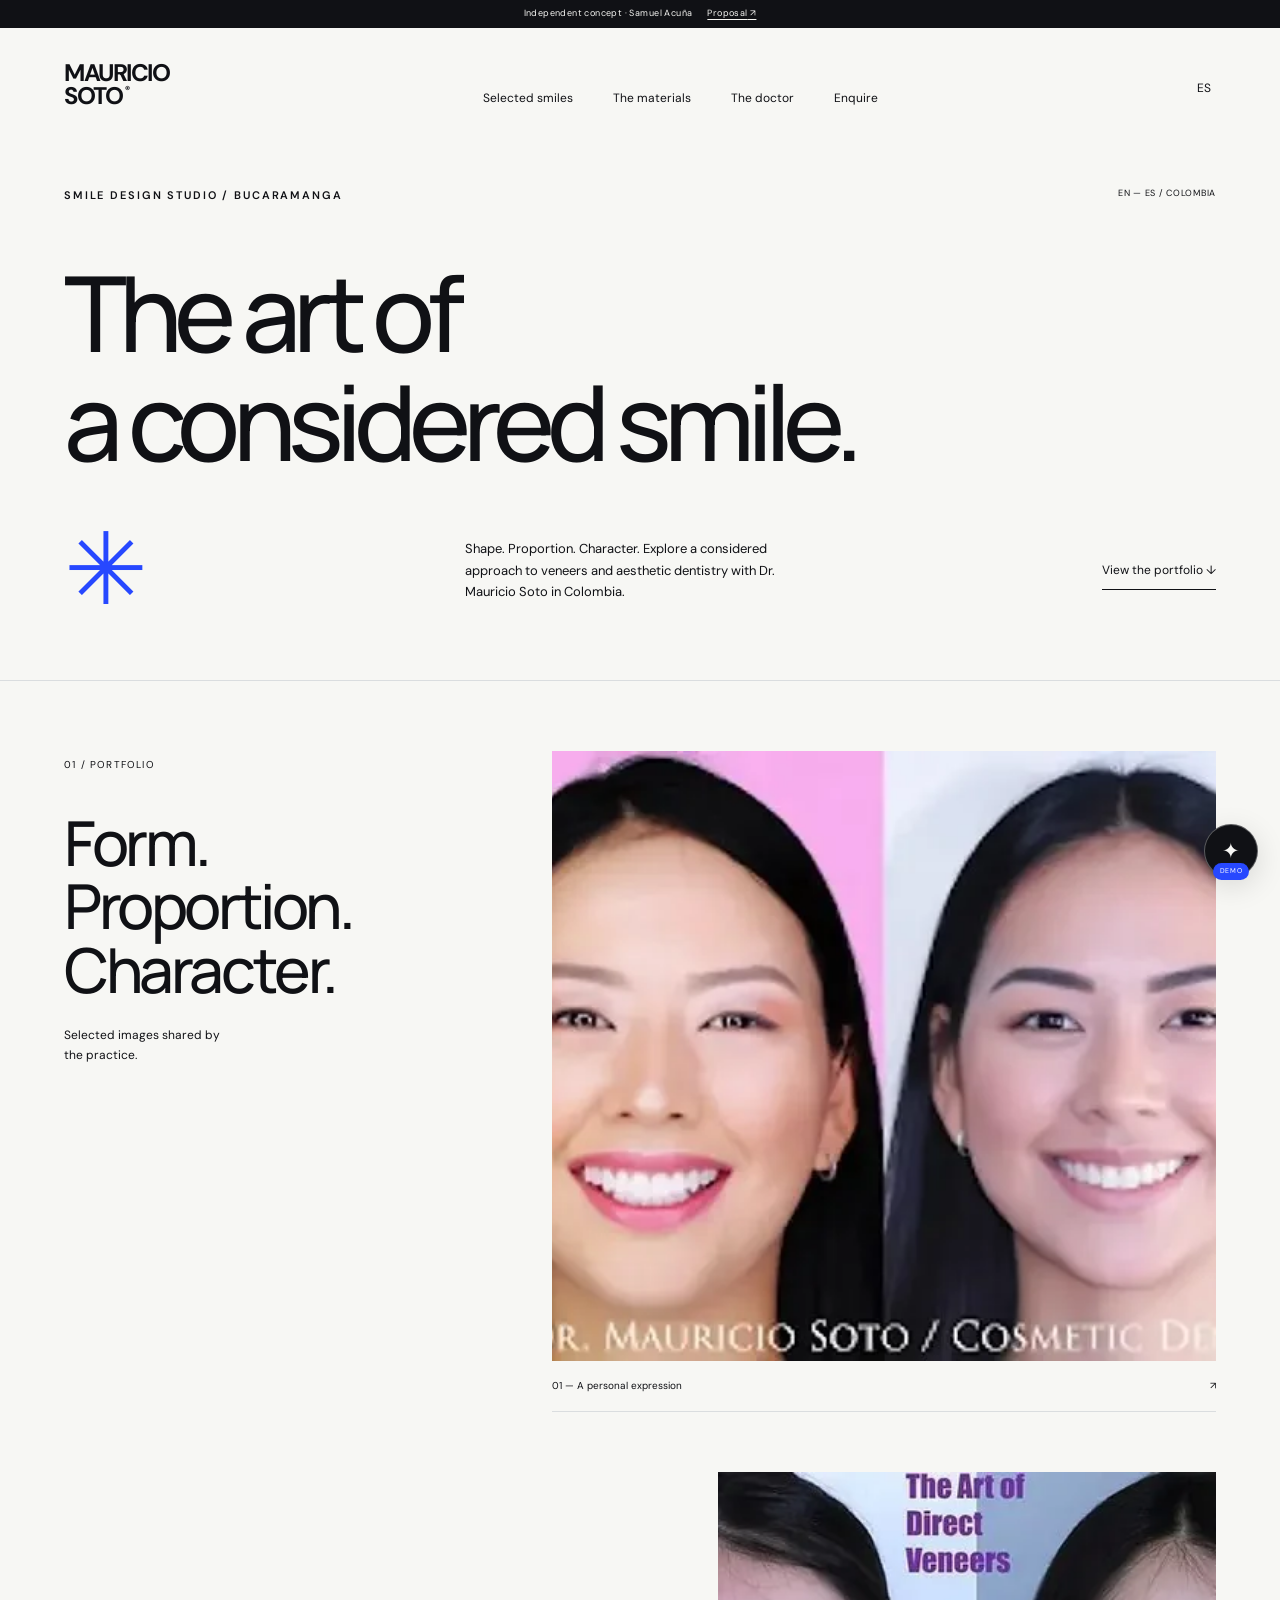
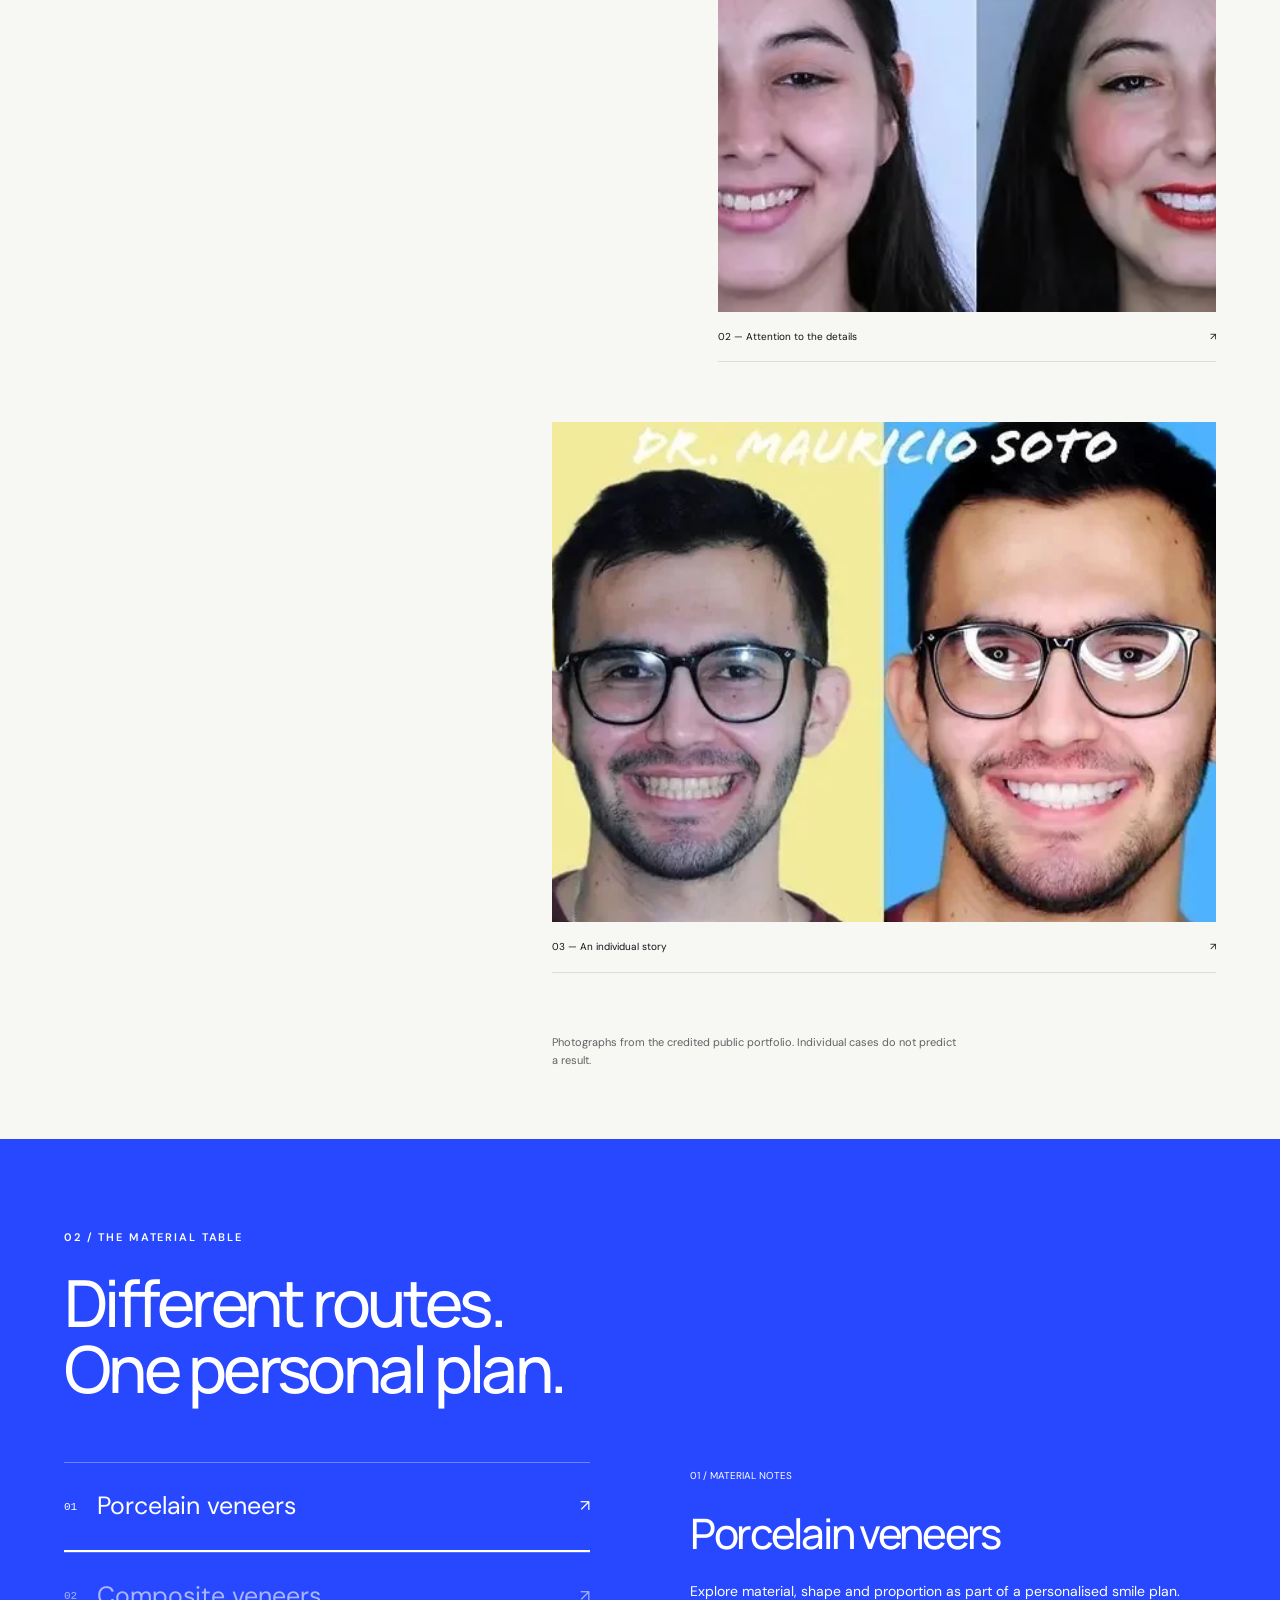
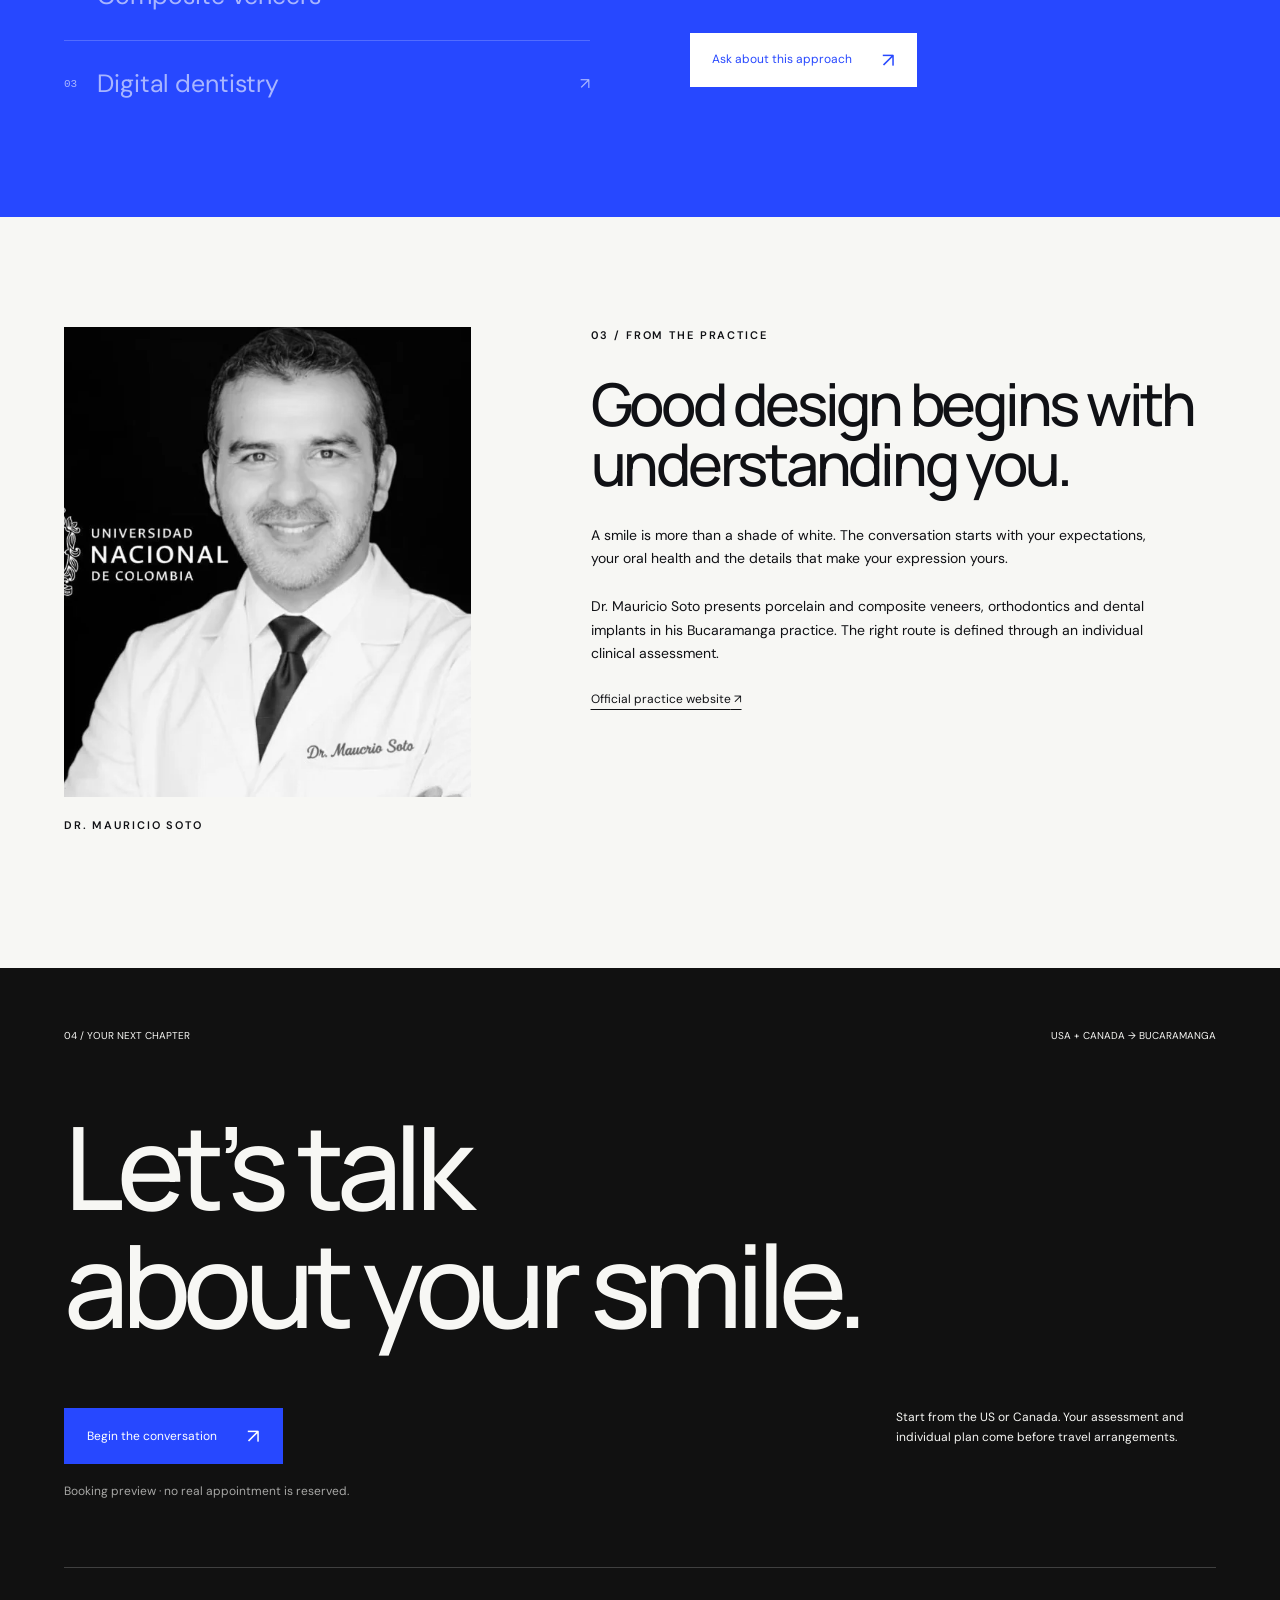
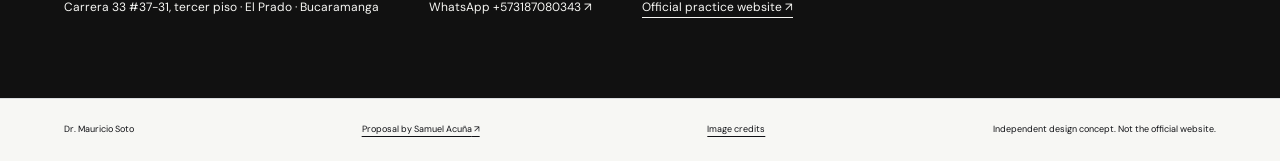
==== index.html @ 3defefc4 "Build an independent smile-design studio and tailored international-growth proposal" ====
<!doctype html><html lang="en"><head><meta charset="utf-8"><meta name="viewport" content="width=device-width,initial-scale=1"><meta name="robots" content="noindex,nofollow"><meta name="theme-color" content="#101115"><title>Dr. Mauricio Soto — Digital smile design | Design concept</title><meta name="description" content="Independent website and international-growth concept by Samuel Acuña for Dr. Mauricio Soto."><link rel="icon" href="data:image/svg+xml,%3Csvg xmlns='http://www.w3.org/2000/svg' viewBox='0 0 80 80'%3E%3Crect width='80' height='80' rx='12' fill='%23101f28'/%3E%3Ctext x='40' y='51' text-anchor='middle' font-family='Arial' font-size='25' fill='white'%3EMS%3C/text%3E%3C/svg%3E"><link rel="stylesheet" href="style.css"><script defer src="app.js"></script></head><body class="studio"><a class="skip" href="#main">Skip to content / Ir al contenido</a><div class="progress-bar" aria-hidden="true"></div><div class="proposal-notice"><span data-en="Independent concept · Samuel Acuña" data-es="Concepto independiente · Samuel Acuña">Independent concept · Samuel Acuña</span><a href="propuesta/"><span data-en="Proposal" data-es="Propuesta">Proposal</span> ↗</a></div><header class="site-header"><a class="brand" href="#main"><b>MAURICIO<br>SOTO<span>®</span></b></a><nav class="site-nav" id="site-nav" aria-label="Main navigation"><a href="#work"><span data-en="Selected smiles" data-es="Sonrisas">Selected smiles</span></a><a href="#materials"><span data-en="The materials" data-es="Materiales">The materials</span></a><a href="#letter"><span data-en="The doctor" data-es="El doctor">The doctor</span></a><a href="#consultation"><span data-en="Enquire" data-es="Conversar">Enquire</span></a></nav><div class="header-actions"><button class="lang" aria-label="Cambiar a español">ES</button><button class="menu-toggle" aria-expanded="false" aria-controls="site-nav"><span data-en="Menu" data-es="Menú">Menu</span></button></div></header><main id="main"><section class="ms-intro"><div class="ms-overline"><span class="eyebrow" data-en="SMILE DESIGN STUDIO / BUCARAMANGA" data-es="ESTUDIO DE SONRISA / BUCARAMANGA">SMILE DESIGN STUDIO / BUCARAMANGA</span><span>EN — ES / COLOMBIA</span></div><h1 data-en="The art of
a considered smile." data-es="El arte de una
sonrisa propia.">The art of
a considered smile.</h1><div class="ms-intro-bottom"><span class="ms-asterisk" aria-hidden="true">✳</span><p data-en="Shape. Proportion. Character. Explore a considered approach to veneers and aesthetic dentistry with Dr. Mauricio Soto in Colombia." data-es="Forma. Proporción. Carácter. Conoce una mirada cuidadosa de las carillas y la estética dental con el Dr. Mauricio Soto en Colombia.">Shape. Proportion. Character. Explore a considered approach to veneers and aesthetic dentistry with Dr. Mauricio Soto in Colombia.</p><a href="#work"><span data-en="View the portfolio" data-es="Ver el portafolio">View the portfolio</span> ↓</a></div></section>
<section id="work" class="ms-portfolio"><div class="ms-index"><span>01 / PORTFOLIO</span><h2 data-en="Form.
Proportion.
Character." data-es="Forma.
Proporción.
Carácter.">Form.
Proportion.
Character.</h2><p><span data-en="Selected images shared by the practice." data-es="Imágenes seleccionadas compartidas por la consulta.">Selected images shared by the practice.</span></p></div><div class="ms-work"><figure><div class="image-frame ms-case"><img src="assets/detail.webp" alt="Dr. Mauricio Soto — photograph from the credited public portfolio" data-alt-en="Dr. Mauricio Soto — photograph from the credited public portfolio" data-alt-es="Dr. Mauricio Soto — fotografía del portafolio público acreditado" loading=lazy decoding="async" width="1200" height="1400"></div><figcaption><span>01 — <span data-en="A personal expression" data-es="Una expresión propia">A personal expression</span></span><span>↗</span></figcaption></figure><figure><div class="image-frame ms-case"><img src="assets/case1.webp" alt="Dr. Mauricio Soto — photograph from the credited public portfolio" data-alt-en="Dr. Mauricio Soto — photograph from the credited public portfolio" data-alt-es="Dr. Mauricio Soto — fotografía del portafolio público acreditado" loading=lazy decoding="async" width="1200" height="1400"></div><figcaption><span>02 — <span data-en="Attention to the details" data-es="Atención al detalle">Attention to the details</span></span><span>↗</span></figcaption></figure><figure><div class="image-frame ms-case"><img src="assets/case2.webp" alt="Dr. Mauricio Soto — photograph from the credited public portfolio" data-alt-en="Dr. Mauricio Soto — photograph from the credited public portfolio" data-alt-es="Dr. Mauricio Soto — fotografía del portafolio público acreditado" loading=lazy decoding="async" width="1200" height="1400"></div><figcaption><span>03 — <span data-en="An individual story" data-es="Una historia individual">An individual story</span></span><span>↗</span></figcaption></figure><p class="image-note" data-en="Photographs from the credited public portfolio. Individual cases do not predict a result." data-es="Fotografías del portafolio público acreditado. Los casos individuales no predicen un resultado.">Photographs from the credited public portfolio. Individual cases do not predict a result.</p></div></section>
<section id="materials" class="ms-materials"><div><span class="eyebrow" data-en="02 / THE MATERIAL TABLE" data-es="02 / LA MESA DE MATERIALES">02 / THE MATERIAL TABLE</span><h2 data-en="Different routes.
One personal plan." data-es="Distintas rutas.
Un plan personal.">Different routes.
One personal plan.</h2></div><div class="ms-material-grid"><div role="tablist" aria-label="Material approaches"><button class="material-tab" role="tab" aria-selected="true" data-switch="material" data-panel="material-0"><span>01</span><span data-en="Porcelain veneers" data-es="Carillas de porcelana">Porcelain veneers</span><span>↗</span></button><button class="material-tab" role="tab" aria-selected="false" data-switch="material" data-panel="material-1"><span>02</span><span data-en="Composite veneers" data-es="Carillas en resina">Composite veneers</span><span>↗</span></button><button class="material-tab" role="tab" aria-selected="false" data-switch="material" data-panel="material-2"><span>03</span><span data-en="Digital dentistry" data-es="Odontología digital">Digital dentistry</span><span>↗</span></button></div><div class="material-content"><article id="material-0" data-group="material" ><small>01 / MATERIAL NOTES</small><h3 data-en="Porcelain veneers" data-es="Carillas de porcelana">Porcelain veneers</h3><p data-en="Explore material, shape and proportion as part of a personalised smile plan." data-es="Explora material, forma y proporción como parte de un plan de sonrisa personalizado.">Explore material, shape and proportion as part of a personalised smile plan.</p><button class="btn " data-book><span data-en="Ask about this approach" data-es="Consultar este enfoque">Ask about this approach</span><span class="arrow" aria-hidden="true">↗</span></button></article><article id="material-1" data-group="material" hidden><small>02 / MATERIAL NOTES</small><h3 data-en="Composite veneers" data-es="Carillas en resina">Composite veneers</h3><p data-en="A conversation about your goals, the available approaches and their maintenance." data-es="Una conversación sobre tus objetivos, las alternativas disponibles y su mantenimiento.">A conversation about your goals, the available approaches and their maintenance.</p><button class="btn " data-book><span data-en="Ask about this approach" data-es="Consultar este enfoque">Ask about this approach</span><span class="arrow" aria-hidden="true">↗</span></button></article><article id="material-2" data-group="material" hidden><small>03 / MATERIAL NOTES</small><h3 data-en="Digital dentistry" data-es="Odontología digital">Digital dentistry</h3><p data-en="Planning and communication supported by the digital approaches presented by the practice." data-es="Planeación y comunicación apoyadas en los enfoques digitales que presenta la consulta.">Planning and communication supported by the digital approaches presented by the practice.</p><button class="btn " data-book><span data-en="Ask about this approach" data-es="Consultar este enfoque">Ask about this approach</span><span class="arrow" aria-hidden="true">↗</span></button></article></div></div></section>
<section id="letter" class="ms-letter"><div class="ms-letter-portrait"><div class="image-frame "><img src="assets/portrait.webp" alt="Dr. Mauricio Soto — photograph from the credited public portfolio" data-alt-en="Dr. Mauricio Soto — photograph from the credited public portfolio" data-alt-es="Dr. Mauricio Soto — fotografía del portafolio público acreditado" loading=lazy decoding="async" width="1200" height="1400"></div><span class="eyebrow" data-en="DR. MAURICIO SOTO" data-es="DR. MAURICIO SOTO">DR. MAURICIO SOTO</span></div><div><span class="eyebrow" data-en="03 / FROM THE PRACTICE" data-es="03 / DESDE LA CONSULTA">03 / FROM THE PRACTICE</span><h2 data-en="Good design begins with understanding you." data-es="Un buen diseño empieza por entenderte.">Good design begins with understanding you.</h2><p data-en="A smile is more than a shade of white. The conversation starts with your expectations, your oral health and the details that make your expression yours." data-es="Una sonrisa es más que un tono de blanco. La conversación empieza por tus expectativas, tu salud oral y los detalles que hacen tu expresión propia.">A smile is more than a shade of white. The conversation starts with your expectations, your oral health and the details that make your expression yours.</p><p data-en="Dr. Mauricio Soto presents porcelain and composite veneers, orthodontics and dental implants in his Bucaramanga practice. The right route is defined through an individual clinical assessment." data-es="El Dr. Mauricio Soto presenta carillas de porcelana y resina, ortodoncia e implantes dentales en su consulta de Bucaramanga. La ruta indicada se define mediante una valoración clínica individual.">Dr. Mauricio Soto presents porcelain and composite veneers, orthodontics and dental implants in his Bucaramanga practice. The right route is defined through an individual clinical assessment.</p><a class="official" href="https://www.doctormauriciosoto.com/" target="_blank" rel="noopener noreferrer"><span data-en="Official practice website" data-es="Web oficial de la consulta">Official practice website</span> ↗</a></div></section>
<section id="consultation" class="ms-enquire"><div class="ms-enquire-top"><span>04 / <span data-en="YOUR NEXT CHAPTER" data-es="TU SIGUIENTE CAPÍTULO">YOUR NEXT CHAPTER</span></span><span>USA + CANADA → BUCARAMANGA</span></div><h2 data-en="Let’s talk
about your smile." data-es="Hablemos
de tu sonrisa.">Let’s talk
about your smile.</h2><div class="ms-enquire-bottom"><div><button class="btn " data-book><span data-en="Begin the conversation" data-es="Iniciar la conversación">Begin the conversation</span><span class="arrow" aria-hidden="true">↗</span></button><p class="demo-note" data-en="Booking preview · no real appointment is reserved." data-es="Vista previa de agenda · no se reserva una cita real.">Booking preview · no real appointment is reserved.</p></div><p><span data-en="Start from the US or Canada. Your assessment and individual plan come before travel arrangements." data-es="Comienza desde USA o Canadá. Tu valoración y plan individual preceden la organización del viaje.">Start from the US or Canada. Your assessment and individual plan come before travel arrangements.</span></p></div><div class="contact-details"><p>Carrera 33 #37-31, tercer piso · El Prado · Bucaramanga</p><a href="https://wa.me/573187080343" target="_blank" rel="noopener noreferrer">WhatsApp +573187080343 ↗</a><a class="official" href="https://www.doctormauriciosoto.com/" target="_blank" rel="noopener noreferrer"><span data-en="Official practice website" data-es="Web oficial de la consulta">Official practice website</span> ↗</a></div></section></main><footer class="colophon"><span>Dr. Mauricio Soto</span><a href="propuesta/"><span data-en="Proposal by Samuel Acuña" data-es="Propuesta de Samuel Acuña">Proposal by Samuel Acuña</span> ↗</a><a href="SOURCES.json"><span data-en="Image credits" data-es="Créditos de imágenes">Image credits</span></a><span><span data-en="Independent design concept. Not the official website." data-es="Concepto independiente. No es la web oficial.">Independent design concept. Not the official website.</span></span></footer><dialog id="booking" aria-labelledby="booking-title"><div class="dialog-top"><span class="eyebrow" data-en="BOOKING PREVIEW · DEMO" data-es="VISTA PREVIA DE AGENDA · DEMO">BOOKING PREVIEW · DEMO</span><button class="dialog-close" data-close aria-label="Close / Cerrar">×</button></div><h2 id="booking-title" class="dialog-title" data-en="Your first conversation." data-es="Tu primera conversación.">Your first conversation.</h2><p class="dialog-help" data-en="Explore the experience. No data is sent and no real appointment is booked." data-es="Explora la experiencia. No se envían datos ni se reserva una cita real.">Explore the experience. No data is sent and no real appointment is booked.</p><form id="booking-form"><div class="form-step active"><div class="step-label">01 / 03</div><label><span data-en="What would you like to explore?" data-es="¿Qué te gustaría explorar?">What would you like to explore?</span><select id="demo-service"><option value="0" data-en="Porcelain veneers" data-es="Carillas de porcelana">Porcelain veneers</option><option value="1" data-en="Composite veneers" data-es="Carillas en resina">Composite veneers</option><option value="2" data-en="Digital dentistry" data-es="Odontología digital">Digital dentistry</option></select></label><label><span data-en="Where would you start?" data-es="¿Desde dónde comenzarías?">Where would you start?</span><select id="demo-country"><option>USA</option><option data-en="Canada" data-es="Canadá">Canada</option><option data-en="Another country" data-es="Otro país">Another country</option></select></label><div class="form-buttons"><span></span><button type="button" class="btn" data-next><span data-en="Continue" data-es="Continuar">Continue</span> →</button></div></div><div class="form-step"><div class="step-label">02 / 03 · <span data-en="ILLUSTRATIVE AVAILABILITY" data-es="DISPONIBILIDAD ILUSTRATIVA">ILLUSTRATIVE AVAILABILITY</span></div><div class="form-grid"><label><span data-en="Preferred date" data-es="Fecha preferida">Preferred date</span><input id="demo-date" type="date" required></label><label><span data-en="Preferred time" data-es="Hora preferida">Preferred time</span><select id="demo-time"><option>09:00</option><option>11:00</option><option>14:00</option><option>16:00</option></select></label></div><p class="dialog-help" data-en="Times shown in Colombia time (UTC−5). These are examples, not a live calendar." data-es="Horarios en hora de Colombia (UTC−5). Son ejemplos, no una agenda en vivo.">Times shown in Colombia time (UTC−5). These are examples, not a live calendar.</p><div class="form-buttons"><button type="button" class="btn outline" data-back>← <span data-en="Back" data-es="Atrás">Back</span></button><button type="button" class="btn" data-next><span data-en="Review" data-es="Revisar">Review</span> →</button></div></div><div class="form-step"><div class="step-label">03 / 03</div><h3 data-en="Your preview" data-es="Tu vista previa">Your preview</h3><div id="summary-content" class="booking-summary" style="white-space:pre-line"></div><p class="dialog-help" data-en="This demonstration ends here. A real implementation would connect the clinic’s approved calendar and confirmation process." data-es="Esta demostración termina aquí. Una implementación real conectaría la agenda aprobada de la clínica y su proceso de confirmación.">This demonstration ends here. A real implementation would connect the clinic’s approved calendar and confirmation process.</p><div class="form-buttons"><button type="button" class="btn outline" data-back>← <span data-en="Back" data-es="Atrás">Back</span></button><button type="submit" class="btn"><span data-en="Finish preview" data-es="Finalizar vista previa">Finish preview</span> ✓</button></div></div><p class="error" id="booking-error" role="alert"></p></form><div id="booking-success" hidden tabindex="-1"><div class="demo-success"><h3 data-en="Preview complete." data-es="Vista previa completada.">Preview complete.</h3><p data-en="No appointment has been reserved. No information was sent." data-es="No se ha reservado ninguna cita. No se envió información.">No appointment has been reserved. No information was sent.</p></div><a class="btn outline" href="https://www.doctormauriciosoto.com/" target="_blank" rel="noopener noreferrer"><span data-en="Go to official channels" data-es="Ir a los canales oficiales">Go to official channels</span> ↗</a></div></dialog>
<button class="assistant-launch" data-assistant aria-label="Explore demo assistant / Explorar asistente demo">✦</button><dialog id="assistant" aria-labelledby="assistant-title"><div class="dialog-top"><span class="eyebrow" data-en="ADMINISTRATIVE ASSISTANT · DEMO" data-es="ASISTENTE ADMINISTRATIVO · DEMO">ADMINISTRATIVE ASSISTANT · DEMO</span><button class="dialog-close" data-close aria-label="Close / Cerrar">×</button></div><h2 id="assistant-title" class="dialog-title" data-en="How can we orient you?" data-es="¿Cómo podemos orientarte?">How can we orient you?</h2><div id="bot-response" class="bot-response" aria-live="polite"></div><div class="bot-questions"><button data-topic="travel"><span data-en="Travelling to Colombia" data-es="Viajar a Colombia">Travelling to Colombia</span></button><button data-topic="appointments"><span data-en="Appointments" data-es="Citas">Appointments</span></button><button data-topic="services"><span data-en="Service areas" data-es="Áreas de atención">Service areas</span></button><button data-topic="human"><span data-en="Speak with the team" data-es="Hablar con el equipo">Speak with the team</span></button></div><p class="dialog-help" data-en="Demonstration with prepared responses. It does not provide medical advice or replace a clinical assessment." data-es="Demostración con respuestas preparadas. No ofrece consejo médico ni reemplaza una valoración clínica.">Demonstration with prepared responses. It does not provide medical advice or replace a clinical assessment.</p></dialog><script>window.SITE={"name": "Dr. Mauricio Soto", "services": [["Porcelain veneers", "Carillas de porcelana", "Explore material, shape and proportion as part of a personalised smile plan.", "Explora material, forma y proporción como parte de un plan de sonrisa personalizado."], ["Composite veneers", "Carillas en resina", "A conversation about your goals, the available approaches and their maintenance.", "Una conversación sobre tus objetivos, las alternativas disponibles y su mantenimiento."], ["Digital dentistry", "Odontología digital", "Planning and communication supported by the digital approaches presented by the practice.", "Planeación y comunicación apoyadas en los enfoques digitales que presenta la consulta."]], "serviceImages": ["assets/detail.webp", "assets/hero.webp", "assets/case1.webp"]};</script></body></html>
---- style.css ----
@import url('https://fonts.googleapis.com/css2?family=DM+Sans:wght@400;500;600;700&family=Space+Grotesk:wght@400;500;600;700&family=Manrope:wght@400;500;600;700;800&family=Cormorant+Garamond:wght@400;500;600&family=Oswald:wght@400;500;600&display=swap');
:root{--paper:#f8f9fb;--ink:#101115;--muted:#5b616b;--accent:#2345d2;--line:#dadddf;--display:'Space Grotesk',sans-serif;--body:'DM Sans',sans-serif;--gutter:clamp(22px,5vw,88px);--ease:cubic-bezier(.2,.7,.2,1)}
*{box-sizing:border-box}html{scroll-behavior:smooth;scroll-padding-top:110px}body{margin:0;background:var(--paper);color:var(--ink);font-family:var(--body);font-size:16px;line-height:1.55;overflow-x:clip}button,input,select{font:inherit}button,a{-webkit-tap-highlight-color:transparent}a{color:inherit;text-decoration:none}button{cursor:pointer}img{display:block;width:100%;height:100%;object-fit:cover}button:focus-visible,a:focus-visible,input:focus-visible,select:focus-visible,summary:focus-visible{outline:3px solid var(--accent);outline-offset:6px}h1,h2,h3,p{margin:0}h1,h2,h3{font-family:var(--display);font-weight:500;letter-spacing:-.055em;line-height:1.02;text-wrap:balance}h1{font-size:clamp(60px,7.8vw,140px);white-space:pre-line}h2{font-size:clamp(40px,5.5vw,85px)}h3{font-size:clamp(25px,2.8vw,43px)}p{max-width:58ch;text-wrap:pretty}small,.small{font-size:12px}.caps,.eyebrow{font-size:11px;letter-spacing:.17em;line-height:1.5;text-transform:uppercase;font-weight:600}.eyebrow{display:block;margin-bottom:24px}.muted{color:var(--muted)}.skip{position:fixed;top:-100px;z-index:110;background:var(--ink);color:var(--paper);padding:15px}.skip:focus{top:10px}.proposal-notice{display:flex;justify-content:center;gap:15px;padding:7px 20px;background:var(--ink);color:var(--paper);font-size:10px;letter-spacing:.045em}.proposal-notice a{text-decoration:underline;text-underline-offset:3px}.site-header{position:sticky;top:0;z-index:50;display:flex;align-items:center;justify-content:space-between;gap:28px;padding:19px var(--gutter);background:var(--paper);border-bottom:1px solid var(--line);transition:padding .2s}.brand{display:flex;align-items:center;gap:13px;flex-shrink:0}.brand-mark{border:1px solid currentColor;width:40px;height:40px;display:grid;place-items:center;font-family:var(--display);font-size:17px;letter-spacing:-.04em}.brand-name{font-size:13px;font-weight:700;line-height:1.2}.brand-sub{display:block;font-size:8px;text-transform:uppercase;letter-spacing:.14em;margin-top:5px;font-weight:400}.site-nav{display:flex;align-items:center;gap:28px;font-size:12px}.site-nav a{position:relative}.site-nav a:after{content:'';height:1px;background:currentColor;position:absolute;bottom:-5px;left:0;right:100%;transition:right .2s}.site-nav a:hover:after{right:0}.header-actions{display:flex;align-items:center;gap:15px}.lang{border:0;background:none;color:inherit;font-size:12px;padding:10px 5px}.menu-toggle{display:none;background:none;border:1px solid var(--line);color:inherit;padding:8px 13px}.btn{display:inline-flex;align-items:center;justify-content:space-between;gap:30px;min-height:48px;background:var(--ink);color:var(--paper);border:1px solid var(--ink);padding:14px 22px;font-size:12px;line-height:1.3;transition:background .15s,transform .15s,color .15s}.btn:hover{transform:translateY(-2px);background:var(--accent);border-color:var(--accent);color:#fff}.btn:active{transform:scale(.98)}.btn.light{background:var(--paper);color:var(--ink);border-color:var(--paper)}.btn.outline{background:transparent;color:inherit;border-color:currentColor}.btn.small{min-height:40px;padding:11px 16px}.arrow{font-size:20px}.hero{position:relative;min-height:650px}.hero-copy{position:relative;z-index:2}.hero-copy>p{margin-top:28px;max-width:43ch;font-size:15px}.hero-actions{display:flex;gap:12px;align-items:center;flex-wrap:wrap;margin-top:34px}.hero-actions>.text-link{padding:12px 0;font-size:12px;text-decoration:underline;text-underline-offset:5px}.hero-foot{font-size:10px;letter-spacing:.14em;text-transform:uppercase}.section{padding:clamp(70px,9vw,140px) var(--gutter)}.section-intro{display:grid;grid-template-columns:1.2fr 1fr;gap:10%;align-items:end;margin-bottom:65px}.section-intro p{color:var(--muted);font-size:16px}.image-frame{overflow:hidden;position:relative}.image-frame img{transition:transform .7s var(--ease)}.image-frame:hover img{transform:scale(1.035)}.image-caption{display:flex;justify-content:space-between;gap:15px;font-size:10px;margin-top:13px;letter-spacing:.05em}.statement{padding:90px var(--gutter);border-bottom:1px solid var(--line)}.statement h2{max-width:950px;font-size:clamp(40px,5vw,78px)}.statement p{margin-top:26px;margin-left:auto;color:var(--muted)}.services{padding-top:85px}.services-layout{display:grid;grid-template-columns:1fr 1fr;gap:7vw}.services-picture{height:650px;position:sticky;top:115px}.services-rows{border-top:1px solid var(--line)}.service-choice{width:100%;border:0;border-bottom:1px solid var(--line);background:transparent;color:inherit;text-align:left;padding:27px 0;display:grid;grid-template-columns:36px 1fr 25px;gap:14px;align-items:start}.service-choice>small{padding-top:7px;font-family:monospace;color:var(--muted)}.service-choice h3{font-size:clamp(25px,3.2vw,44px)}.service-choice p{font-size:14px;color:var(--muted);margin-top:17px;max-width:38ch;display:none}.service-choice[aria-expanded=true] p{display:block;animation:fade .25s}.service-choice[aria-expanded=true] .service-plus{transform:rotate(45deg)}.service-choice[aria-expanded=true] h3{color:var(--accent)}.service-plus{transition:transform .2s;font-size:25px}.service-detail{margin-top:28px;font-size:12px;color:var(--muted)}.service-cta{margin-top:25px}.profile{display:grid;grid-template-columns:1fr 1fr;gap:9vw;align-items:center;border-top:1px solid var(--line)}.profile-media{height:660px}.profile-copy h2{font-size:clamp(40px,5vw,75px)}.profile-copy>p{margin-top:30px;color:var(--muted);font-size:16px}.profile-name{font-size:15px;font-weight:600;margin-top:34px}.profile-copy .btn{margin-top:32px}.gallery{background:var(--ink);color:var(--paper)}.gallery .muted,.gallery .section-intro p{color:color-mix(in srgb,var(--paper) 70%,transparent)}.gallery-track{display:grid;grid-template-columns:1.2fr .8fr;gap:24px}.gallery-track figure{margin:0}.gallery-track .image-frame{height:500px}.gallery-track figure:nth-child(2){margin-top:100px}.gallery-note{font-size:11px;opacity:.65;margin-top:35px;max-width:80ch}.journey{border-top:1px solid var(--line)}.country-switch{display:flex;gap:8px;margin-top:28px}.country-btn{background:transparent;border:1px solid var(--line);color:inherit;padding:12px 23px;min-height:44px;font-size:12px}.country-btn[aria-pressed=true]{background:var(--ink);color:var(--paper);border-color:var(--ink)}.country-response{font-size:14px;color:var(--muted);margin-top:20px;min-height:50px}.journey-line{display:grid;grid-template-columns:repeat(4,1fr);border-top:1px solid var(--line);margin-top:55px}.journey-step{padding:30px 30px 0 0;position:relative}.journey-step:before{content:'';width:8px;height:8px;position:absolute;top:-4px;left:0;background:var(--accent);border-radius:50%}.journey-step .num{font-family:monospace;font-size:11px;color:var(--muted);display:block;margin-bottom:30px}.journey-step h3{font-size:25px;letter-spacing:-.04em}.journey-step p{font-size:13px;color:var(--muted);margin-top:15px}.faq{display:grid;grid-template-columns:1fr 1.2fr;gap:10%;border-top:1px solid var(--line)}.faq h2{font-size:50px}.faq details{border-bottom:1px solid var(--line);padding:24px 0}.faq details:first-child{border-top:1px solid var(--line)}summary{cursor:pointer;font-size:15px;list-style:none;display:flex;justify-content:space-between;gap:20px}summary:after{content:'+';font-size:22px}details[open] summary:after{content:'−'}details p{padding-top:18px;color:var(--muted);font-size:14px}.closing{text-align:center;background:var(--accent);color:white;padding:100px var(--gutter)}.closing h2{max-width:900px;margin:0 auto 30px;font-size:clamp(48px,7vw,110px)}.closing p{margin:20px auto 0;font-size:11px;opacity:.8}.footer{padding:60px var(--gutter) 25px;background:var(--ink);color:var(--paper)}.footer-main{display:grid;grid-template-columns:1fr 1fr 1fr;gap:40px;margin-bottom:70px}.footer-brand{font-family:var(--display);font-size:32px;line-height:1.1;letter-spacing:-.04em}.footer h3{font:inherit;font-size:11px;letter-spacing:.12em;text-transform:uppercase;margin-bottom:20px}.footer p,.footer a{font-size:12px;opacity:.8}.footer-links{display:flex;flex-direction:column;gap:8px}.footer-bottom{display:flex;justify-content:space-between;border-top:1px solid #ffffff30;padding-top:22px;font-size:10px;gap:25px;opacity:.6}.assistant-launch{position:fixed;right:22px;bottom:22px;z-index:45;width:54px;height:54px;border-radius:50%;border:1px solid #ffffff50;background:var(--ink);color:var(--paper);box-shadow:0 8px 30px #0002;display:grid;place-items:center;font-size:21px}.assistant-launch:after{content:'DEMO';position:absolute;bottom:-3px;font-size:7px;letter-spacing:.1em;background:var(--accent);color:white;padding:3px 7px;border-radius:10px}dialog{border:0;max-width:660px;width:calc(100% - 32px);padding:35px;background:var(--paper);color:var(--ink);max-height:90dvh;overflow:auto;box-shadow:0 30px 100px #0005}dialog::backdrop{background:#08111bc0;backdrop-filter:blur(8px)}.dialog-top{display:flex;justify-content:space-between;gap:20px;align-items:center;margin-bottom:25px}.dialog-top .eyebrow{margin:0}.dialog-close{border:1px solid var(--line);background:none;color:inherit;width:40px;height:40px;font-size:20px}.dialog-title{font-size:40px;margin-bottom:15px}.dialog-help{font-size:13px;color:var(--muted);margin-bottom:25px}.form-step{display:none}.form-step.active{display:block;animation:fade .2s}.step-label{font-size:10px;color:var(--muted);letter-spacing:.14em;margin-bottom:15px}.form-grid{display:grid;grid-template-columns:1fr 1fr;gap:15px}label{display:block;font-size:12px;margin-bottom:16px}input,select{width:100%;min-height:48px;padding:12px;border:1px solid var(--line);background:transparent;color:var(--ink);border-radius:0;margin-top:6px}select option{background:var(--paper);color:var(--ink)}.form-buttons{display:flex;justify-content:space-between;gap:10px;margin-top:25px}.error{color:#a42c2c;font-size:12px;min-height:20px}.booking-summary{border-top:1px solid var(--line);border-bottom:1px solid var(--line);padding:20px 0;margin:20px 0;font-size:14px;line-height:1.9}.demo-success{background:var(--ink);color:var(--paper);padding:25px;margin:18px 0}.demo-success h3{font-size:26px;margin-bottom:12px}.bot-questions{display:flex;flex-wrap:wrap;gap:8px}.bot-questions button{background:none;border:1px solid var(--line);color:inherit;padding:10px 14px;font-size:12px}.bot-response{padding:22px;background:var(--ink);color:var(--paper);font-size:14px;margin:20px 0;min-height:135px;line-height:1.65}.reveal{transition:opacity .75s var(--ease),transform .75s var(--ease)}.js-motion .reveal:not(.seen){opacity:0;transform:translateY(24px)}.reveal.seen{opacity:1;transform:none}.progress-bar{position:fixed;left:0;top:0;width:100%;height:2px;background:var(--accent);z-index:100;transform:scaleX(0);transform-origin:left}.hero-tag{font-size:10px;padding:10px 15px;border:1px solid currentColor;display:inline-block}.video-link{display:flex;align-items:center;justify-content:center;min-height:250px;background:var(--paper);color:var(--ink);gap:20px;font-size:20px;border:1px solid var(--line)}.video-link i{display:grid;place-items:center;border:1px solid currentColor;width:66px;height:66px;border-radius:50%;font-style:normal}.service-grid{display:grid;grid-template-columns:repeat(3,1fr);gap:50px;margin-top:65px}.service-grid article{border-top:1px solid var(--line);padding-top:20px}.service-grid article>span{font-family:monospace;font-size:11px;color:var(--muted)}.service-grid h3{margin:35px 0 20px}.service-grid p{font-size:14px;color:var(--muted)}.service-grid .text-link{display:inline-block;margin-top:26px;font-size:12px;text-decoration:underline;text-underline-offset:5px}.marquee{overflow:hidden;border-top:1px solid var(--line);border-bottom:1px solid var(--line);padding:24px 0}.marquee>div{display:flex;width:max-content;gap:55px;font-family:var(--display);font-size:25px;letter-spacing:-.03em;animation:ticker 30s linear infinite}.marquee:hover>div{animation-play-state:paused}.marquee>div>span:after{content:'↗';padding-left:55px;color:var(--accent)}
/* MAURICIO — typographic portfolio */
.studio .hero{padding:70px var(--gutter) 0;min-height:0}.studio .hero-upper{display:grid;grid-template-columns:1.5fr 1fr;gap:8%;align-items:end}.studio .hero-upper h1{font-size:clamp(70px,9vw,145px)}.studio .hero-copy>p{margin:0}.studio .studio-strip{display:grid;grid-template-columns:1fr 1.45fr .65fr;gap:20px;height:410px;margin-top:55px}.studio .studio-strip .image-frame:nth-child(2){margin-top:65px}.studio .studio-strip .image-frame:nth-child(3){height:65%;align-self:end}.studio .hero-foot{display:flex;justify-content:space-between;margin-top:20px}.studio .profile-media img{object-position:50% 20%}.studio .gallery-track{grid-template-columns:1fr 1fr}.studio .gallery-track .image-frame{height:440px}.studio .gallery-track img{object-fit:contain}.studio .gallery-track figure:nth-child(2){margin-top:0}.studio .service-grid article:nth-child(2){margin-top:60px}.studio .service-grid article:nth-child(3){margin-top:120px}
/* SILVIA — portrait and soft architectural space */
.harmony{--paper:#f5f5f3;--ink:#252321;--muted:#65615a;--accent:#8b742e;--line:#d8d5cc;--display:'Cormorant Garamond',serif}.harmony h1,.harmony h2,.harmony h3{letter-spacing:-.04em}.harmony .brand-mark{border-radius:50%;border-color:var(--accent);color:var(--accent)}.harmony .btn{border-radius:100px}.harmony .hero{height:760px;display:grid;grid-template-columns:.9fr 1.1fr;align-items:center;padding:50px var(--gutter);gap:4%}.harmony .hero-copy{padding:20px 0}.harmony .hero h1{font-size:clamp(72px,7.3vw,126px)}.harmony .harmony-picture{height:100%;position:relative;border-radius:50% 50% 0 0;overflow:hidden}.harmony .harmony-picture img{object-position:65% 35%}.harmony .portrait-line{position:absolute;inset:15px;border:1px solid #ffffff80;border-radius:50% 50% 0 0;pointer-events:none}.harmony .hero-stamp{position:absolute;bottom:65px;left:46%;background:var(--paper);padding:25px 30px;border:1px solid var(--line);font-family:var(--display);font-size:28px;line-height:1.1;z-index:4;max-width:180px}.harmony .statement{text-align:center;padding:110px var(--gutter)}.harmony .statement h2,.harmony .statement p{margin-left:auto;margin-right:auto}.harmony .statement p{max-width:64ch}.harmony .services-picture{height:540px;border-radius:180px 180px 0 0}.harmony .profile{background:#e7e6e2}.harmony .profile-media{height:730px}.harmony .gallery{background:#e9e7e0;color:var(--ink)}.harmony .gallery .section-intro p{color:var(--muted)}.harmony .gallery-track .image-frame{height:390px}.harmony .gallery-track{grid-template-columns:1.4fr 1fr}.harmony .closing{background:#33382f}.harmony .closing h2{font-size:clamp(58px,7.8vw,120px)}
/* GREGORY — precision laboratory */
.precision{--paper:#f1f5fb;--ink:#0e2342;--muted:#546780;--accent:#185ae8;--line:#cbd7e7;--display:'Space Grotesk',sans-serif}.precision .hero{padding:55px var(--gutter);display:grid;grid-template-columns:.85fr 1.15fr;gap:7%;align-items:center;background:#0e2342;color:#f1f5fb}.precision .precision-view{height:670px;position:relative;order:-1}.precision .precision-view img{object-position:50% 40%}.precision .scan-rule{position:absolute;inset:20px;border:1px solid #ffffff80;pointer-events:none}.precision .scan-rule:before,.precision .scan-rule:after{content:'';position:absolute;left:50%;top:-10px;width:1px;height:20px;background:white}.precision .scan-rule:after{top:auto;bottom:-10px}.precision .scan-label{position:absolute;bottom:32px;left:32px;right:32px;background:#0e2342de;backdrop-filter:blur(10px);padding:17px;font-family:monospace;font-size:11px;display:flex;justify-content:space-between}.precision .hero h1{font-size:clamp(60px,6.1vw,100px)}.precision .hero .btn{background:#f1f5fb;color:#0e2342;border-color:#f1f5fb}.precision .hero-meta{display:flex;gap:25px;border-top:1px solid #ffffff40;margin-top:40px;padding-top:25px;font:11px monospace}.precision .statement{display:grid;grid-template-columns:1.3fr 1fr;gap:8%;align-items:center}.precision .statement p{margin-top:0}.precision .services-picture{height:620px}.precision .services .section-intro h2{max-width:700px}.precision .profile{background:white}.precision .journey-step{border-right:1px solid var(--line);padding-left:20px}.precision .journey-step:first-child{padding-left:0}.precision .gallery-track .image-frame{height:510px}.precision .gallery-track img{object-fit:contain}.precision .gallery-track figure:nth-child(2){margin-top:0}.precision .closing{background:#0e2342}
/* QUICENO — strong foundation */
.foundation{--paper:#f5f8f6;--ink:#133b34;--muted:#57716a;--accent:#17664f;--line:#c9d8d0;--display:'Manrope',sans-serif}.foundation h1,.foundation h2{font-weight:600;letter-spacing:-.07em}.foundation .hero{background:#123c34;color:#f3f8f4;padding:65px var(--gutter) 35px;min-height:810px}.foundation .hero h1{font-size:clamp(70px,10.5vw,165px);max-width:1000px;position:relative;z-index:3}.foundation .hero-copy>p{max-width:380px}.foundation .foundation-portrait{position:absolute;right:var(--gutter);bottom:50px;width:34%;height:74%;overflow:hidden;border-radius:200px 200px 0 0}.foundation .foundation-portrait img{object-position:50% 30%}.foundation .hero .btn{background:#d5f390;color:#143a33;border-color:#d5f390}.foundation .foundation-caption{margin-top:45px;font-size:11px;opacity:.7}.foundation .statement{display:grid;grid-template-columns:1.1fr 1fr;gap:12%;align-items:center}.foundation .statement p{margin:0}.foundation .services{background:#e1eae4}.foundation .service-grid{grid-template-columns:1fr;gap:0;margin-top:0}.foundation .service-grid article{display:grid;grid-template-columns:40px 1fr 1fr;gap:25px;padding:35px 0}.foundation .service-grid h3{margin:0}.foundation .service-grid .text-link{grid-column:3;margin:0}.foundation .service-grid p{align-self:center}.foundation .profile-media{border-radius:200px 200px 0 0}.foundation .gallery{background:#183c35}.foundation .gallery-track figure:nth-child(2){margin-top:80px}.foundation .closing{background:#d5f390;color:#143a33}.foundation .closing .btn{background:#143a33;color:white;border-color:#143a33}.foundation .brand-mark{border-radius:10px}
/* PIPE — fashion and destination */
.real{--paper:#fbf9f7;--ink:#181818;--muted:#6a6460;--accent:#bb1838;--line:#dcd4d1;--display:'Oswald',sans-serif}.real h1,.real h2,.real h3{text-transform:uppercase;font-weight:400;letter-spacing:-.04em}.real .hero{padding:30px var(--gutter) 0}.real .real-title{font-size:clamp(78px,16.3vw,265px);line-height:.95;text-align:center;letter-spacing:-.05em;position:relative;z-index:3;white-space:nowrap}.real .real-triptych{display:grid;grid-template-columns:1fr 1.3fr 1fr;gap:18px;height:430px;margin-top:25px}.real .real-triptych>div:nth-child(2){transform:translateY(45px)}.real .real-triptych img{object-position:center}.real .real-intro{display:grid;grid-template-columns:1fr 1fr;gap:15%;margin:90px 0 55px}.real .real-intro h1{font-size:clamp(42px,4.5vw,78px)}.real .hero-copy>p{margin:0}.real .hero .hero-actions{margin-top:24px}.real .statement{background:var(--accent);color:#fff;display:flex;gap:80px;align-items:center}.real .statement h2{font-size:clamp(45px,6vw,95px)}.real .statement p{color:#ffeced;margin:0;max-width:42ch}.real .profile-media{height:750px}.real .profile-copy h2{font-size:clamp(50px,6vw,96px)}.real .gallery-track{display:flex;overflow-x:auto;scroll-snap-type:x mandatory;padding-bottom:30px;gap:25px}.real .gallery-track figure{min-width:65%;scroll-snap-align:start;margin:0}.real .gallery-track .image-frame{height:550px}.real .journey{background:#eae5e1}.real .journey-line{border-top:0;gap:22px}.real .journey-step{border-top:2px solid var(--ink)}.real .journey-step .num{font-family:var(--display);font-size:48px;margin-bottom:15px;color:var(--ink)}.real .journey-step:before{display:none}.real .closing h2{font-size:clamp(65px,11vw,170px)}.real .footer-brand{text-transform:uppercase}
/* BEODONTO — collective care */
.together{--paper:#f7faf7;--ink:#123f42;--muted:#587477;--accent:#087a79;--line:#c6dada;--display:'DM Sans',sans-serif}.together h1,.together h2{font-weight:500;letter-spacing:-.065em}.together .brand-mark{border:0;background:var(--ink);color:white;border-radius:50%;font-weight:700;font-size:22px}.together .hero{padding:60px var(--gutter);display:grid;grid-template-columns:1.1fr .9fr;gap:8%;align-items:center}.together .hero h1{font-size:clamp(67px,7.5vw,115px)}.together .together-media{height:630px;position:relative}.together .together-media img{border-radius:180px 15px 180px 15px;object-position:50% 30%}.together .care-label{position:absolute;left:-35px;bottom:65px;background:#e2f194;color:#123f42;padding:23px;max-width:200px;border-radius:15px;font-size:13px}.together .care-label b{display:block;font-size:35px;line-height:1.1;margin-bottom:10px;letter-spacing:-.04em}.together .hero .btn{border-radius:28px}.together .statement{background:#e2ece8;border:0;display:grid;grid-template-columns:1.2fr 1fr;gap:12%;align-items:center}.together .statement p{margin:0}.together .service-grid{gap:0;grid-template-columns:1fr}.together .service-grid article{padding:30px;display:grid;grid-template-columns:50px 1fr 1fr;gap:30px}.together .service-grid article:hover{background:#e2ece8}.together .service-grid h3{margin:0;font-size:32px}.together .service-grid .text-link{grid-column:3;margin:0}.together .profile-media{height:640px;border-radius:15px 160px 15px 160px}.together .closing{background:#123f42}.together .journey{background:#e2ece8}.together .team-orbit{display:grid;grid-template-columns:1fr 1fr;gap:50px;background:#123f42;color:white;padding:70px var(--gutter);align-items:center}.together .team-orbit h2{font-size:60px}.together .team-orbit ol{list-style:none;padding:0;margin:0;counter-reset:item}.together .team-orbit li{padding:22px 0;border-bottom:1px solid #ffffff35;display:flex;gap:25px}.together .team-orbit li:before{counter-increment:item;content:'0' counter(item);opacity:.6;font-family:monospace}
/* CAMILO — body contouring portfolio */
.sculpt{--paper:#151515;--ink:#ececeb;--muted:#aaa9a6;--accent:#beb4a4;--line:#3b3b39;--display:'Oswald',sans-serif}.sculpt h1,.sculpt h2,.sculpt h3{text-transform:uppercase;font-weight:400;letter-spacing:-.025em}.sculpt .proposal-notice{background:#eee;color:#111}.sculpt .site-header{background:#151515e8;backdrop-filter:blur(12px)}.sculpt .hero{height:790px;display:grid;grid-template-columns:1fr 1fr;gap:0}.sculpt .hero-copy{padding:80px 0 65px var(--gutter);z-index:3}.sculpt .hero h1{font-size:clamp(70px,8.9vw,145px);width:120%}.sculpt .sculpt-photo{height:100%;overflow:hidden}.sculpt .sculpt-photo img{object-position:50% 30%}.sculpt .hero-copy>p{max-width:36ch}.sculpt .chapter-label{display:block;margin-bottom:50px;font-size:10px;font-family:monospace;letter-spacing:.12em}.sculpt .hero .btn{background:#eee;color:#151515}.sculpt .statement{display:grid;grid-template-columns:1.1fr 1fr;gap:12%;align-items:center;background:#e8e7e3;color:#151515}.sculpt .statement p{color:#615e58;margin:0}.sculpt .service-choice[aria-expanded=true] h3{color:#fff}.sculpt .services-picture{height:700px}.sculpt .profile{background:#212120}.sculpt .profile-media{height:700px}.sculpt .profile-name{font-family:var(--display);font-size:35px}.sculpt .gallery{background:#e8e7e3;color:#151515}.sculpt .gallery .section-intro p{color:#615e58}.sculpt .gallery-track img{object-fit:contain}.sculpt .closing{background:#e8e7e3;color:#151515}.sculpt .closing .btn{background:#151515;color:white}.sculpt .footer{background:#101010;color:#eee}.sculpt .assistant-launch{background:#eee;color:#111}.sculpt .country-btn[aria-pressed=true]{background:#eee;color:#111}.sculpt dialog{background:#f5f5f2;color:#111;--ink:#111;--paper:#f5f5f2;--muted:#666;--line:#ddd;--accent:#51483c}.sculpt .video-link{background:#eee;color:#151515;min-height:430px}.sculpt .closing h2{font-size:clamp(60px,8vw,128px)}
/* HECTOR — international care passport */
.passport{--paper:#f3f6f8;--ink:#173049;--muted:#5c7084;--accent:#216b9a;--line:#c9d6df;--display:'Manrope',sans-serif}.passport .hero{background:#153149;color:white;padding:0;min-height:760px;display:grid;grid-template-columns:1fr 1fr}.passport .hero-copy{padding:75px 20px 65px var(--gutter);z-index:3}.passport .hero h1{font-size:clamp(61px,6.7vw,108px)}.passport .passport-photo{height:100%;min-height:760px;position:relative}.passport .passport-photo img{object-position:40% center}.passport .passport-photo:after{content:'';position:absolute;inset:0;background:linear-gradient(90deg,#153149,transparent 45%)}.passport .hero .btn{background:#ecf3f7;color:#153149}.passport .flight-strip{display:grid;grid-template-columns:1fr 1fr 1fr;padding:26px var(--gutter);border-bottom:1px solid var(--line);gap:40px;align-items:center}.passport .flight-strip b{display:block;font-size:28px;font-weight:500;letter-spacing:-.03em}.passport .flight-strip small{font:10px monospace;letter-spacing:.1em}.passport .flight-route{display:flex;align-items:center;gap:20px}.passport .flight-route:after{content:'→';font-size:50px}.passport .statement{display:grid;grid-template-columns:1.1fr 1fr;gap:10%;align-items:center}.passport .statement p{margin:0}.passport .profile{background:#e2ebf1}.passport .profile-media{height:550px}.passport .gallery-track .image-frame{height:400px}.passport .gallery-track figure:nth-child(2){margin-top:0}.passport .journey-line{border:1px solid var(--line);padding:30px;gap:25px}.passport .journey-step{padding:0}.passport .journey-step:before{display:none}.passport .journey-step .num{border:1px solid var(--line);width:36px;height:36px;display:grid;place-items:center;margin-bottom:25px}.passport .closing{background:#153149}
@keyframes fade{from{opacity:0;transform:translateY(8px)}to{opacity:1;transform:none}}@keyframes ticker{to{transform:translateX(-50%)}}
@media(min-width:1800px){body>main,body>.site-header,body>.footer{max-width:2000px;margin-left:auto;margin-right:auto}}
@media(max-width:1100px){.site-nav{gap:17px}.brand-name{font-size:11px}.header-actions .btn{display:none}.hero{min-height:600px}.services-picture{height:520px}.profile-media{height:570px}.gallery-track .image-frame{height:380px}.hero-copy>p{font-size:14px}.foundation .hero{min-height:730px}.real .real-triptych{height:350px}.harmony .hero{height:690px}.precision .precision-view{height:590px}.sculpt .hero{height:700px}.passport .hero,.passport .passport-photo{min-height:660px}.passport .hero-copy{padding-top:65px}.together .together-media{height:560px}.studio .studio-strip{height:340px}}
@media(max-width:760px){:root{--gutter:22px}html{scroll-padding-top:100px}.proposal-notice{font-size:8px;gap:10px;padding:7px 12px}.site-header{padding:14px 22px;gap:12px}.brand-mark{width:34px;height:34px}.brand-name{font-size:11px;max-width:170px}.brand-sub{font-size:7px}.header-actions{gap:10px}.menu-toggle{display:block;min-height:40px}.site-nav{display:none;position:absolute;top:100%;left:0;right:0;background:var(--paper);border-bottom:1px solid var(--line);padding:25px;flex-direction:column;align-items:flex-start;gap:22px;color:var(--ink);box-shadow:0 20px 30px #0001}.site-nav.open{display:flex}.lang{font-size:11px;min-height:40px}.section{padding:70px 22px}.section-intro{grid-template-columns:1fr;gap:25px;margin-bottom:35px}.section-intro p{font-size:14px}.hero{min-height:0}.hero h1{font-size:62px}.hero-copy>p{font-size:14px}.hero-actions{margin-top:25px}.hero-actions .btn{font-size:11px;gap:20px}.eyebrow{font-size:9px;margin-bottom:20px}.statement{padding:65px 22px;display:block!important}.statement h2{font-size:40px}.statement p{margin:25px 0 0!important;font-size:14px}.services-layout{grid-template-columns:1fr;gap:30px}.services-picture{position:relative;top:0;height:400px;order:-1}.service-choice{padding:24px 0}.service-choice h3{font-size:30px}.profile{grid-template-columns:1fr;gap:40px}.profile-media{height:530px}.profile-copy h2{font-size:42px}.profile-copy>p{font-size:14px;margin-top:22px}.gallery-track{grid-template-columns:1fr;gap:35px}.gallery-track .image-frame{height:360px}.gallery-track figure:nth-child(2){margin-top:0}.image-caption{font-size:9px}.journey-line{grid-template-columns:1fr 1fr;gap:35px 20px;margin-top:40px}.journey-step{padding:20px 0 0}.journey-step h3{font-size:23px}.journey-step p{font-size:12px}.journey-step .num{margin-bottom:15px}.faq{grid-template-columns:1fr;gap:35px}.faq h2{font-size:42px}.faq details{padding:21px 0}.closing{padding:70px 22px}.closing h2{font-size:52px}.footer-main{grid-template-columns:1fr;gap:40px;margin-bottom:45px}.footer{padding:50px 22px 25px}.footer-bottom{flex-direction:column;gap:15px}.footer-brand{font-size:36px}.assistant-launch{bottom:17px;right:17px;width:49px;height:49px}.service-grid{grid-template-columns:1fr;gap:35px;margin-top:40px}.service-grid h3{font-size:32px;margin:25px 0 16px}.service-grid article{margin-top:0!important}.form-grid{grid-template-columns:1fr}.dialog-title{font-size:32px}dialog{padding:24px}.bot-response{padding:17px}.marquee{padding:17px 0}.marquee>div{font-size:20px}.studio .hero{padding:42px 22px 0}.studio .hero-upper{grid-template-columns:1fr;gap:28px}.studio .hero-upper h1{font-size:72px}.studio .studio-strip{height:300px;gap:10px;grid-template-columns:1fr 1fr}.studio .studio-strip .image-frame:nth-child(2){margin-top:40px}.studio .studio-strip .image-frame:nth-child(3){display:none}.studio .hero-foot{font-size:8px;margin-top:16px}.studio .gallery-track{grid-template-columns:1fr}.studio .gallery-track .image-frame{height:320px}.harmony .hero{display:flex;flex-direction:column;height:auto;padding:40px 22px 50px;gap:30px;align-items:stretch}.harmony .hero h1{font-size:72px}.harmony .hero-copy{padding:0}.harmony .harmony-picture{height:520px}.harmony .hero-stamp{left:auto;right:38px;bottom:75px;max-width:160px;font-size:24px;padding:20px}.harmony .services-picture{height:350px;border-radius:110px 110px 0 0}.harmony .profile-media{height:550px}.harmony .gallery-track{grid-template-columns:1fr}.harmony .gallery-track .image-frame{height:290px}.harmony .closing h2{font-size:59px}.precision .hero{display:flex;flex-direction:column;padding:40px 22px;gap:35px;align-items:stretch}.precision .precision-view{order:1;height:440px}.precision .hero h1{font-size:61px}.precision .hero-meta{margin-top:30px}.precision .services-picture{height:400px}.precision .journey-step{border:0;padding-left:0}.precision .gallery-track .image-frame{height:430px}.foundation .hero{padding:45px 22px 35px;min-height:0}.foundation .hero h1{font-size:72px}.foundation .foundation-portrait{position:relative;width:100%;height:500px;right:auto;bottom:auto;margin-top:35px;border-radius:140px 140px 0 0}.foundation .foundation-caption{margin-top:22px}.foundation .service-grid article{grid-template-columns:30px 1fr;gap:20px}.foundation .service-grid h3{font-size:31px}.foundation .service-grid p,.foundation .service-grid .text-link{grid-column:2}.foundation .profile-media{border-radius:150px 150px 0 0}.foundation .gallery-track figure:nth-child(2){margin-top:0}.real .hero{padding:30px 16px 0}.real .real-title{font-size:22vw;white-space:normal;line-height:.92}.real .real-triptych{height:230px;grid-template-columns:1fr 1fr;gap:10px;margin-top:25px}.real .real-triptych>div:nth-child(3){display:none}.real .real-triptych>div:nth-child(2){transform:translateY(25px)}.real .real-intro{grid-template-columns:1fr;gap:25px;margin:65px 6px 40px}.real .real-intro h1{font-size:51px}.real .statement h2{font-size:51px}.real .profile-media{height:520px}.real .profile-copy h2{font-size:55px}.real .gallery-track{display:flex}.real .gallery-track figure{min-width:88%}.real .gallery-track .image-frame{height:360px}.real .closing h2{font-size:72px}.together .hero{grid-template-columns:1fr;padding:45px 22px;gap:40px}.together .hero h1{font-size:64px}.together .together-media{height:500px}.together .care-label{left:12px;bottom:30px;font-size:12px;max-width:170px}.together .care-label b{font-size:29px}.together .service-grid article{padding:28px 0;grid-template-columns:30px 1fr;gap:15px}.together .service-grid p,.together .service-grid .text-link{grid-column:2}.together .profile-media{height:520px}.together .team-orbit{grid-template-columns:1fr;padding:60px 22px;gap:35px}.together .team-orbit h2{font-size:44px}.sculpt .hero{display:flex;flex-direction:column;height:auto}.sculpt .hero-copy{padding:45px 22px}.sculpt .hero h1{font-size:80px;width:auto}.sculpt .chapter-label{margin-bottom:35px}.sculpt .sculpt-photo{height:560px}.sculpt .services-picture,.sculpt .profile-media{height:540px}.sculpt .video-link{min-height:260px}.sculpt .closing h2{font-size:67px}.passport .hero{grid-template-columns:1fr;min-height:0}.passport .hero-copy{padding:45px 22px}.passport .hero h1{font-size:61px}.passport .passport-photo{height:400px;min-height:0}.passport .passport-photo:after{background:linear-gradient(180deg,#153149,transparent 40%)}.passport .flight-strip{padding:25px 22px;gap:15px;grid-template-columns:1fr 1fr}.passport .flight-strip>div:last-child{display:none}.passport .flight-strip b{font-size:24px}.passport .flight-strip small{font-size:8px}.passport .flight-route{gap:10px}.passport .flight-route:after{font-size:30px}.passport .profile-media{height:380px}.passport .gallery-track .image-frame{height:280px}.passport .journey-line{padding:22px;gap:30px 20px}.passport .journey-step h3{font-size:21px}.passport .journey-step .num{margin-bottom:17px}}
@media(prefers-reduced-motion:reduce){html{scroll-behavior:auto}*,*:before,*:after{animation:none!important;transition:none!important}.js-motion .reveal:not(.seen){opacity:1;transform:none}}
.harmony-picture>.image-frame,.precision-view>.image-frame,.foundation-portrait>.image-frame,.together-media>.image-frame,.sculpt-photo>.image-frame,.passport-photo>.image-frame{height:100%}
@media(max-width:760px){.studio .hero-upper h1{font-size:66px}.sculpt .hero h1{font-size:74px}.harmony .harmony-picture img{object-position:65% center}.precision .precision-view img{object-position:center 65%}}

/* Eight independent editorial systems. Shared primitives only: controls, accessibility, dialogs. */
[hidden]{display:none!important}main h1,main h2,main h3{white-space:pre-line}main h4{font:500 16px var(--body);margin:22px 0 8px}main p{line-height:1.65}.image-frame{overflow:hidden}.image-frame img{transition:transform .8s cubic-bezier(.2,.7,.2,1)}.image-frame:hover img{transform:scale(1.025)}.site-header{padding:24px var(--gutter);background:var(--paper);color:var(--ink)}.brand{font-size:15px;letter-spacing:-.02em}.brand small{display:block;font-size:8px;letter-spacing:.14em;margin-top:7px}.site-nav{font-size:12px;gap:28px}.header-actions .btn{display:none}.proposal-notice{font-size:9px}.demo-note,.image-note{font-size:11px;opacity:.65;margin-top:18px}.official{display:inline-block;font-size:12px;text-decoration:underline;text-underline-offset:6px;margin-top:25px}.contact-details{font-size:12px;line-height:1.65}.contact-details a{display:block;margin-top:14px}.contact-details .official{margin-top:14px}.colophon{padding:24px var(--gutter);display:flex;justify-content:space-between;align-items:center;gap:20px;border-top:1px solid var(--line);font-size:9px;background:var(--paper);color:var(--ink)}.colophon>span:last-child{max-width:230px}.colophon a{text-decoration:underline;text-underline-offset:4px}button[role=tab]{font:inherit;color:inherit;cursor:pointer}button[role=tab]:hover{filter:brightness(.95)}[data-group]{animation:panel-in .35s ease-out}@keyframes panel-in{from{opacity:.2;transform:translateY(8px)}to{opacity:1;transform:none}}
/* Mauricio: an independent design studio and numbered portfolio. */
.studio{--paper:#f7f7f4;--accent:#2748ff;--display:'Manrope',sans-serif}.studio .site-header{align-items:flex-end;border-bottom:0;padding-top:34px}.studio .brand b{font-size:24px;line-height:.95;letter-spacing:-.06em}.studio .brand b>span{font-size:10px;vertical-align:top;margin-left:3px}.studio .site-nav{gap:40px}.ms-intro{padding:55px var(--gutter) 60px}.ms-overline{display:flex;justify-content:space-between;font-size:9px;letter-spacing:.08em}.ms-intro h1{font-size:clamp(68px,8.2vw,150px);line-height:1.04;max-width:1200px;margin:30px 0 45px;font-weight:500;letter-spacing:-.075em}.ms-intro-bottom{display:grid;grid-template-columns:.8fr 1fr .6fr;align-items:center;gap:50px}.ms-intro-bottom p{font-size:13px;max-width:40ch}.ms-intro-bottom>a{justify-self:end;font-size:12px;border-bottom:1px solid;padding:10px 0}.ms-asterisk{font-size:100px;line-height:1;color:var(--accent);display:block;width:max-content;animation:rotate-slow 40s linear infinite}.ms-portfolio{display:grid;grid-template-columns:.75fr 1.25fr;border-top:1px solid var(--line);padding:70px var(--gutter);gap:90px}.ms-index{position:sticky;top:145px;height:max-content}.ms-index>span{font-size:10px;letter-spacing:.12em}.ms-index h2{font-size:62px;margin:35px 0 25px}.ms-index p{font-size:12px;max-width:26ch}.ms-work figure{margin:0 0 60px}.ms-case{height:610px}.ms-work figure:nth-child(2){width:75%;margin-left:auto}.ms-work figure:nth-child(2) .ms-case{height:440px}.ms-work figure:nth-child(3) .ms-case{height:500px}.ms-work figcaption{display:flex;justify-content:space-between;padding:17px 0;border-bottom:1px solid var(--line);font-size:10px}.ms-materials{background:var(--accent);color:white;padding:90px var(--gutter)}.ms-materials h2{font-size:65px;max-width:800px}.ms-material-grid{display:grid;grid-template-columns:1fr 1fr;gap:100px;margin-top:60px}.material-tab{display:flex;width:100%;justify-content:space-between;gap:20px;background:none;border:0;border-top:1px solid #ffffff55;padding:24px 0;text-align:left;align-items:center}.material-tab>span:first-child{font:11px monospace}.material-tab>span:nth-child(2){font-size:25px;flex:1}.material-tab[aria-selected=true]{border-bottom:2px solid white}.material-tab[aria-selected=false]{opacity:.6}.material-content small{font-size:10px}.material-content h3{font-size:42px;margin:25px 0}.material-content p{font-size:14px}.material-content .btn{margin-top:30px;background:white;color:var(--accent);border:0}.ms-letter{display:grid;grid-template-columns:.65fr 1fr;gap:120px;padding:110px var(--gutter)}.ms-letter-portrait>.image-frame{height:470px;filter:grayscale(1)}.ms-letter-portrait>.eyebrow{margin-top:20px}.ms-letter h2{font-size:59px;margin:30px 0}.ms-letter p{font-size:14px;margin-top:25px}.ms-enquire{padding:60px var(--gutter) 80px;background:#111;color:#f7f7f4}.ms-enquire-top{display:flex;justify-content:space-between;font-size:10px}.ms-enquire h2{font-size:clamp(60px,9vw,150px);margin:65px 0;letter-spacing:-.065em}.ms-enquire-bottom{display:flex;justify-content:space-between;gap:50px}.ms-enquire-bottom p{max-width:40ch;font-size:12px}.ms-enquire .btn{background:var(--accent);border-color:var(--accent);color:white}.ms-enquire>.contact-details{border-top:1px solid #ffffff33;margin-top:65px;padding-top:30px;display:flex;gap:50px;align-items:flex-start}.ms-enquire>.contact-details>a{margin:0;max-width:230px}
/* Silvia: a spatial, magazine-like story. */
.harmony{--paper:#f6f3ed;--ink:#353d30;--accent:#918568;--line:#d8d6cd;--display:'Cormorant Garamond',serif}.harmony .site-header{border-bottom:1px solid var(--line);padding:24px 4vw;position:relative}.harmony .brand{font-size:21px;font-family:var(--display);letter-spacing:.07em}.harmony .brand small{font-family:var(--body);font-size:7px;letter-spacing:.18em}.harmony .site-nav{gap:35px;font-size:10px;text-transform:uppercase;letter-spacing:.06em}.sh-cover{padding:65px 4vw 0;text-align:center}.sh-cover h1{font-size:clamp(60px,6.7vw,110px);font-weight:400;letter-spacing:-.045em;line-height:.98;max-width:1100px;margin:0 auto 50px}.sh-cover .eyebrow{font-size:9px;margin-bottom:30px}.sh-cover-photo{position:relative;height:510px}.sh-cover-photo>.image-frame{height:100%}.sh-cover-photo img{object-position:center 55%}.sh-cover-caption{position:absolute;left:30px;bottom:25px;background:var(--paper);padding:12px 18px;font-size:11px}.sh-cover-bottom{display:grid;grid-template-columns:.7fr 1.2fr .5fr;text-align:left;gap:45px;padding:32px 0;align-items:center;border-bottom:1px solid var(--line)}.sh-cover-bottom>span{font-size:9px;letter-spacing:.08em}.sh-cover-bottom p{font-size:13px;max-width:46ch}.sh-cover-bottom>a{text-align:right;font-family:var(--display);font-size:25px}.sh-worlds{padding:100px 8vw}.sh-world-title{display:flex;justify-content:space-between;gap:50px;margin-bottom:55px}.sh-world-title h2{font-size:65px}.sh-world-title h2:last-child{font-style:italic;color:#8a8c7c}.sh-world-tabs{display:flex;gap:60px;border-bottom:1px solid var(--line);margin-bottom:50px}.sh-world-tabs button{background:none;border:0;border-bottom:1px solid transparent;padding:15px 0;font-size:10px;letter-spacing:.1em}.sh-world-tabs button[aria-selected=true]{border-color:var(--ink)}.sh-worlds article{display:grid;grid-template-columns:1fr 1fr;gap:90px;align-items:center}.sh-worlds article>div:first-child{height:570px}.sh-worlds article .image-frame{height:100%}.sh-worlds article h3{font-size:62px}.sh-worlds article p{font-size:13px;margin-top:20px}.sh-worlds article .btn{margin-top:30px}.harmony .btn{border-radius:0;background:transparent;color:var(--ink);border:1px solid var(--ink);padding:14px 24px;font-size:11px}.harmony .btn:hover{background:var(--ink);color:var(--paper)}.sh-editorial{background:#e8e7de;display:grid;grid-template-columns:1fr 1fr .13fr;gap:70px;padding:80px 8vw;align-items:center}.sh-editorial h2{font-size:66px}.sh-editorial p{font-size:13px;margin-top:35px}.sh-portrait{height:700px}.sh-portrait img{object-position:65% center}.sh-side-note{writing-mode:vertical-rl;font-size:10px;letter-spacing:.07em;justify-self:end}.sh-space{padding:110px 8vw;display:grid;grid-template-columns:1.1fr 1fr;gap:60px 80px;align-items:start}.sh-space h2{font-size:75px}.sh-room{height:420px}.sh-building{height:550px;width:80%;margin-top:-90px}.sh-space>p{align-self:center;font-size:15px;font-family:var(--display);font-size:30px;line-height:1.3;max-width:25ch}.sh-invitation{text-align:center;background:#353d30;color:#f6f3ed;padding:85px 6vw 65px}.sh-seal{display:grid;place-items:center;border:1px solid #f6f3ed77;width:80px;height:80px;border-radius:50%;font:32px var(--display);margin:0 auto 40px}.sh-invitation h2{font-size:85px;margin-bottom:40px}.sh-invitation .btn{color:#f6f3ed;border-color:#f6f3ed}.sh-invitation .demo-note{margin:18px auto}.sh-invitation .contact-details{max-width:none;margin:55px auto 0;display:flex;justify-content:center;gap:50px;border-top:1px solid #f6f3ed33;padding-top:30px}.sh-invitation .contact-details p{max-width:32ch}.sh-invitation .contact-details a{margin:0}
/* Gregory: a technical planning interface, not a conventional landing page. */
.precision{--paper:#edf2f9;--ink:#142237;--accent:#1457f5;--display:'Space Grotesk',sans-serif;--line:#c7d1df}.precision .site-header{background:#fff;padding:22px 3vw}.gc-logo{display:flex;gap:14px;font-size:30px;line-height:1;align-items:center;color:var(--accent)}.gc-logo>span{font-size:11px;color:var(--ink);line-height:1.25;font-weight:700;letter-spacing:.02em}.gc-logo small{font-size:7px;font-weight:400}.gc-launch{padding:0 3vw;background-color:#edf2f9;background-image:linear-gradient(#c7d1df55 1px,transparent 1px),linear-gradient(90deg,#c7d1df55 1px,transparent 1px);background-size:48px 48px}.gc-coordinate{display:flex;justify-content:space-between;padding:22px 0;font:10px monospace;border-bottom:1px solid var(--line)}.gc-launch-grid{display:grid;grid-template-columns:1fr 1fr;gap:65px;padding:50px 0}.gc-launch-grid>div:first-child{padding:30px 0 15px}.gc-launch h1{font-size:clamp(65px,7.3vw,118px);letter-spacing:-.055em}.gc-launch p{font-size:14px;max-width:42ch;margin:30px 0 38px}.gc-explore{background:var(--accent);color:white;display:flex;justify-content:space-between;padding:22px 25px;max-width:350px;font:11px monospace;align-items:center}.gc-explore>span{font-size:30px;line-height:1}.gc-workspace{position:relative;height:590px;background:#142237;padding:12px}.gc-workspace>.image-frame{height:100%}.gc-workspace img{object-position:center 55%}.gc-focus-frame{position:absolute;inset:50px;border:1px solid #fff8;pointer-events:none}.gc-focus-frame:before,.gc-focus-frame:after{content:'+';font:35px monospace;position:absolute;color:white;top:-21px;left:-11px}.gc-focus-frame:after{left:auto;top:auto;bottom:-21px;right:-11px}.gc-view-label{position:absolute;bottom:22px;left:24px;font:9px monospace;color:white;background:#142237;padding:10px 13px}.gc-status{display:flex;justify-content:space-between;gap:20px;font:10px monospace;border-top:1px solid var(--line);padding:22px 0}.gc-planner{margin:70px 3vw;border:1px solid var(--line);background:white}.gc-panel-top{display:flex;justify-content:space-between;font:10px monospace;padding:20px 26px;border-bottom:1px solid var(--line)}.gc-tabs{display:grid;grid-template-columns:repeat(3,1fr)}.gc-tabs button{display:flex;gap:20px;align-items:center;justify-content:space-between;padding:30px;background:#e3eaf3;border:0;border-right:1px solid white}.gc-tabs button>span:nth-child(2){font-size:30px;flex:1;text-align:left}.gc-tabs button small{font:10px monospace}.gc-tabs button[aria-selected=true]{background:var(--accent);color:white}.gc-planner article{display:grid;grid-template-columns:1fr 1fr;gap:70px;padding:45px}.gc-route-image{height:480px;position:relative;background:#e8edf3}.gc-route-image>.image-frame{height:100%}.gc-route-image>span{position:absolute;top:15px;left:15px;font:10px monospace;background:white;padding:8px 12px}.gc-route-copy{padding:20px 0}.gc-route-copy h3{font-size:60px}.gc-route-copy p{font-size:14px;margin:20px 0}.gc-route-copy ol{list-style:none;padding:0;margin:30px 0}.gc-route-copy li{display:flex;gap:25px;border-top:1px solid var(--line);padding:16px 0;font-size:13px}.gc-route-copy li b{font:10px monospace;color:var(--accent)}.gc-route-copy .btn{background:var(--accent);color:white;border:0}.gc-disclaimer{border-top:1px solid var(--line);padding:20px 26px;font:10px var(--body);max-width:none}.gc-case{display:grid;grid-template-columns:1fr 1fr;gap:80px;padding:40px 6vw 100px;align-items:center}.gc-case h2{font-size:61px}.gc-case p{font-size:13px;margin-top:25px}.gc-comparison{height:560px;position:relative;overflow:hidden;--reveal:50%}.gc-comparison>.image-frame{height:100%}.gc-before{position:absolute;inset:0;clip-path:inset(0 calc(100% - var(--reveal)) 0 0)}.gc-before>.image-frame{height:100%}.gc-divider{position:absolute;top:0;bottom:0;left:var(--reveal);width:2px;background:white}.gc-divider:before{content:'↔';position:absolute;top:48%;left:-22px;background:white;color:var(--ink);width:45px;height:45px;display:grid;place-items:center;border-radius:50%}.gc-before-label,.gc-after-label{position:absolute;bottom:15px;left:15px;background:#fff;color:var(--ink);padding:8px;font:9px monospace}.gc-after-label{left:auto;right:15px}.gc-slider-label{margin-top:30px;font:11px monospace}.gc-slider-label input{padding:0;border:0;accent-color:var(--accent);min-height:40px}.gc-clinician{background:var(--ink);color:white;display:grid;grid-template-columns:.8fr 1fr;gap:80px;padding:70px 8vw;align-items:center}.gc-clinician>.image-frame{height:610px}.gc-clinician>div>span{font:10px monospace}.gc-clinician h2{font-size:80px;margin:35px 0}.gc-clinician p{font-size:14px}.gc-personal-note{font:12px monospace;margin-top:50px;padding:20px;border:1px solid #fff4;line-height:1.8}.gc-start{display:grid;grid-template-columns:1fr 1fr;gap:70px;padding:80px 6vw}.gc-start>div>span{font:10px monospace}.gc-start h2{font-size:62px;margin-top:35px}.gc-start-panel{border:1px solid var(--line);padding:35px;background:white}.gc-start-panel>.btn{display:flex;margin-top:30px;background:var(--accent);color:white;border:0}.gc-start-panel .contact-details{margin-top:35px}
/* Quiceno: a layered clinical atlas. */
.foundation{--paper:#f0f2e8;--ink:#193e30;--accent:#c9e494;--line:#bcc9b9;--display:'Manrope',sans-serif}.foundation .site-header{background:#193e30;color:#f0f2e8;border-color:#ffffff22;padding:22px 5vw}.lq-logo{font-size:27px;display:flex;align-items:center;gap:15px}.lq-logo small{max-width:130px;font-size:9px;line-height:1.4;letter-spacing:.11em;margin:0}.lq-opening{background:#193e30;color:#f0f2e8;padding:55px 5vw 0;position:relative;overflow:hidden}.lq-opening h1{font-size:clamp(60px,7.7vw,130px);max-width:1200px;letter-spacing:-.065em;line-height:1.06}.lq-opening-lower{display:grid;grid-template-columns:.9fr 1fr 35px;gap:70px;margin-top:45px;align-items:center;position:relative;z-index:1}.lq-opening-lower>div:first-child{align-self:start;padding:20px 0}.lq-opening-lower p{font-size:14px;max-width:34ch}.lq-opening-lower a{display:inline-block;margin-top:30px;font-size:12px;border-bottom:1px solid #f0f2e8;padding:12px 0}.lq-cover-portrait{height:580px;width:100%;border-radius:0}.lq-cover-portrait img{object-position:center 25%}.lq-vertical{writing-mode:vertical-rl;font-size:9px;letter-spacing:.12em}.lq-large-word{position:absolute;bottom:-40px;left:0;font-size:16.5vw;color:#284c3a;line-height:1;font-weight:800;letter-spacing:-.08em;white-space:nowrap}.lq-layers{position:relative}.lq-layer{display:grid;grid-template-columns:90px 1.05fr 1fr;gap:50px;padding:80px 5vw;border-top:1px solid #193e3033;position:sticky;top:85px;background:var(--paper);min-height:570px;box-shadow:0 -10px 45px #102b2710}.lq-layer-1{background:#dce6cd}.lq-layer-2{background:#c6d7bb}.lq-layer-number{font-size:60px;font-weight:400;letter-spacing:-.08em;line-height:1}.lq-layer h2{font-size:63px;letter-spacing:-.06em}.lq-layer-detail{padding-top:50px}.lq-layer-detail p{font-size:14px}.lq-layer details{margin:35px 0;border-top:1px solid #193e3055;border-bottom:1px solid #193e3055;padding:20px 0}.lq-layer summary{display:flex;justify-content:space-between;font-size:14px;gap:25px;cursor:pointer;list-style:none}.lq-layer details p{font-size:12px;padding-top:20px}.lq-layer .btn{background:transparent;color:var(--ink);border-color:var(--ink)}.lq-team{padding:90px 5vw;background:var(--paper);position:relative}.lq-team h2{font-size:65px;max-width:1000px}.lq-team-photo{height:580px;margin-top:50px}.lq-team-photo img{object-position:center 35%}.lq-team-columns{display:grid;grid-template-columns:1fr 1fr;gap:100px;padding-top:45px}.lq-team-columns p{font-size:14px}.lq-visit{padding:50px 5vw 100px;display:grid;grid-template-columns:.8fr 1fr;gap:90px;align-items:center}.lq-visit-photo{position:relative;height:580px}.lq-visit-photo>.image-frame{height:100%}.lq-visit-photo>span{position:absolute;left:20px;bottom:20px;background:var(--paper);padding:10px;font-size:9px}.lq-visit h2{font-size:60px}.lq-visit p{margin-top:30px;font-size:14px}.lq-visit ul{list-style:none;padding:20px 0 0;margin:0}.lq-visit li{font-size:13px;padding:15px 0;border-bottom:1px solid var(--line)}.lq-visit li:before{content:'→';margin-right:20px}.lq-end{background:#193e30;color:#f0f2e8;padding:80px 5vw;display:grid;grid-template-columns:1fr .6fr;gap:70px;position:relative;overflow:hidden}.lq-end h2{font-size:75px;margin-bottom:35px}.lq-end .contact-details{padding-top:70px;position:relative;z-index:1}.lq-end-mark{position:absolute;right:0;bottom:-90px;font-size:400px;color:#2b4c3a;line-height:1;pointer-events:none}.lq-end>div:first-child{position:relative;z-index:1}.lq-end .btn{background:#c9e494;color:#193e30;border-color:#c9e494}
/* Pipe: an art-directed fashion editorial with a bottom navigation dock. */
.real{--paper:#f1efe9;--ink:#101010;--accent:#b81d28;--display:'Oswald',sans-serif}.real .proposal-notice{background:#b81d28;color:#fff}.real .site-header{position:fixed;top:auto;bottom:20px;left:50%;transform:translateX(-50%);width:calc(100% - 110px);max-width:1100px;padding:17px 24px;background:#f1efe9ee;backdrop-filter:blur(20px);border:1px solid #10101033;box-shadow:0 5px 30px #0002;z-index:60}.real .brand{font:15px var(--display);letter-spacing:.03em}.pv-dot{font:9px var(--body);color:var(--accent);margin-left:12px}.real .site-nav{font-size:10px;gap:25px}.real .assistant-launch{bottom:100px}.pv-cover{position:relative;height:calc(100vh - 27px);min-height:760px;background:#101010;overflow:hidden;color:#f1efe9}.pv-cover-title{position:absolute;left:5vw;top:30px;font:24vw/.89 var(--display);letter-spacing:-.07em;z-index:2;pointer-events:none}.pv-cover-title>span{display:block;margin-left:8vw}.pv-cover-image{position:absolute;top:0;right:0;width:55%;height:100%}.pv-cover-image>.image-frame{height:100%}.pv-cover-image img{object-position:47% center}.pv-cover-caption{position:absolute;left:5vw;right:5vw;bottom:110px;display:flex;justify-content:space-between;gap:35px;font-size:10px;line-height:1.7;letter-spacing:.08em;z-index:3}.pv-cover-caption>a{text-decoration:underline;text-underline-offset:6px;align-self:end}.pv-editorial{padding:120px 6vw 75px;display:grid;grid-template-columns:.8fr 1fr;gap:60px 100px;align-items:center}.pv-editorial h1{font-size:90px;text-transform:uppercase;line-height:1.03}.pv-editorial-title p{font-size:14px;max-width:34ch;margin-top:35px}.pv-gallery{position:relative}.pv-slide{margin:0}.pv-slide>.image-frame{height:680px}.pv-slide figcaption{font-size:10px;margin-top:16px}.pv-gallery-control{display:flex;justify-content:space-between;align-items:center;margin-top:25px;border-top:1px solid #10101033;padding-top:20px}.pv-gallery-control button{border:1px solid #10101055;background:transparent;width:45px;height:45px;font-size:20px}.pv-gallery-control button:hover{background:var(--ink);color:var(--paper)}.pv-slide-number{font-size:11px}.pv-editorial-note{grid-column:1/-1;display:flex;justify-content:space-between;gap:60px;align-items:center;border-top:1px solid #10101033;padding-top:30px}.pv-editorial-note>.image-note{margin:0;max-width:60ch}.pv-editorial-note>span{font:30px var(--display)}.pv-red{background:#b81d28;color:#f1efe9;padding:80px 6vw;display:grid;grid-template-columns:1.2fr 1fr;gap:100px;align-items:center}.pv-red h2{font-size:clamp(60px,8vw,130px);line-height:1;letter-spacing:-.05em}.pv-red h3{font-size:32px;letter-spacing:0}.pv-red-copy p{font-size:14px;margin-top:20px}.pv-red .btn{color:#f1efe9;border-color:#f1efe9;margin-top:35px}.pv-travel{padding:100px 6vw;display:grid;grid-template-columns:.7fr 1fr;gap:80px;align-items:start}.pv-travel-title>span{font-size:10px}.pv-travel h2{font-size:85px;text-transform:uppercase;margin-top:35px}.pv-ticket{background:#fffdf8;border:1px solid #10101033;box-shadow:0 25px 40px #15151508;transform:rotate(2deg)}.pv-ticket-top{padding:30px;border-bottom:1px dashed #10101055;display:flex;justify-content:space-between;gap:20px;font:20px var(--display);align-items:center}.pv-ticket-top>span{font:50px var(--display)}.pv-ticket-main{padding:40px 35px;display:grid;gap:40px}.pv-ticket-main small{font-size:9px;letter-spacing:.09em}.pv-ticket h3{font-size:34px;margin:12px 0 20px}.pv-ticket p{font-size:12px}.pv-ticket-bottom{border-top:1px dashed #10101055;padding:25px 35px;display:flex;justify-content:space-between;gap:20px;font-size:8px;align-items:center}.pv-barcode{height:35px;width:100px;background:repeating-linear-gradient(90deg,#101010 0,#101010 2px,transparent 2px,transparent 4px,#101010 4px,#101010 5px,transparent 5px,transparent 8px)}.pv-place{height:700px;position:relative}.pv-place>.image-frame{height:100%}.pv-place:after{content:'';position:absolute;inset:0;background:linear-gradient(0deg,#000b,transparent 70%);pointer-events:none}.pv-place-label{position:absolute;bottom:60px;left:6vw;color:white;z-index:1}.pv-place-label>span{font-size:10px}.pv-place h2{font-size:90px;text-transform:uppercase;margin-top:25px}.pv-finale{background:#101010;color:#f1efe9;padding:80px 6vw 140px}.pv-finale>span{font-size:10px}.pv-finale h2{font-size:clamp(65px,10vw,160px);line-height:1.02;letter-spacing:-.05em;margin:40px 0}.pv-finale>.contact-details{display:flex;gap:50px;border-top:1px solid #fff3;padding-top:35px;margin-top:60px}.pv-finale>.contact-details>a{margin:0}.real .colophon{padding-bottom:110px}
/* Beodonto: a collective, typographic and colourful care map. */
.together{--paper:#f4f4ec;--ink:#174d48;--accent:#d7ef77;--line:#b9d2ca;--display:'Manrope',sans-serif}.together .site-header{padding:23px 4vw;border-bottom:1px solid var(--line);background:var(--paper)}.be-wordmark{font:800 36px/.9 var(--display);letter-spacing:-.08em}.be-wordmark>span{font-size:28px;font-weight:500;letter-spacing:-.07em}.be-wordmark>i{font-size:10px;font-style:normal;vertical-align:top;margin-left:5px}.be-home{background:#d7ef77;padding:65px 4vw 0;overflow:hidden}.be-home-title{position:relative;min-height:360px}.be-home-title h1{font-size:clamp(60px,7vw,115px);position:relative;z-index:1;max-width:850px;letter-spacing:-.07em}.be-huge{position:absolute;right:-20px;bottom:-160px;color:#c0db60;font:800 550px/.9 var(--display);letter-spacing:-.1em;pointer-events:none}.be-home-bottom{display:grid;grid-template-columns:1.2fr .7fr;gap:110px;align-items:end;position:relative;z-index:2}.be-home-bottom>div:first-child{padding-bottom:55px;display:grid;grid-template-columns:70px 1fr;gap:30px;align-items:center}.be-star{font:70px/1 var(--display)}.be-home-bottom p{font-size:14px;max-width:38ch}.be-home-bottom .btn{grid-column:2;justify-self:start;background:#174d48;border-color:#174d48;color:#f4f4ec;border-radius:30px}.be-person-preview{display:block;background:#174d48;color:#fff;border-radius:120px 120px 0 0;overflow:hidden}.be-person-preview>.image-frame{height:330px}.be-person-preview>span{display:block;padding:20px 25px;font-size:11px}.be-map{padding:85px 4vw;background:#f4f4ec}.be-map-heading{display:grid;grid-template-columns:.8fr 1fr;gap:80px;align-items:start;margin-bottom:55px}.be-map-heading h2{font-size:65px}.be-map-heading>.eyebrow{margin-top:12px}.be-map-grid{display:grid;grid-template-columns:1fr 1fr;gap:25px}.be-map-tabs{display:grid;grid-template-columns:1fr 1fr;gap:18px}.be-map-tabs button{border:1px solid #174d4822;border-radius:8px;background:#dce8dd;text-align:left;padding:28px;display:flex;flex-direction:column;align-items:flex-start;min-height:195px}.be-map-tabs button>span:first-child{font-size:11px}.be-map-tabs button>span:nth-child(2){font-size:30px;margin-top:35px;font-weight:600;letter-spacing:-.04em}.be-map-tabs button>b{align-self:flex-end;font-size:27px;line-height:1}.be-map-tabs button[aria-selected=true]{background:#174d48;color:#d7ef77}.be-map-output{background:#d7ef77;border-radius:8px;padding:45px;display:flex;flex-direction:column;justify-content:space-between}.be-map-output [data-group]>span{font:100px/.9 var(--display);opacity:.3}.be-map-output h3{font-size:50px;margin:22px 0}.be-map-output p{font-size:14px;max-width:30ch}.be-map-note{margin-top:40px;padding-top:25px;border-top:1px solid #174d4833;font-size:11px!important;max-width:none!important}.be-people{padding:60px 8vw 100px;display:grid;grid-template-columns:.8fr 1fr;gap:110px;align-items:center}.be-portrait{position:relative}.be-portrait>.image-frame{height:620px;border-radius:8px}.be-portrait>span{position:absolute;bottom:25px;left:25px;font-size:10px;letter-spacing:.05em;background:#f4f4ec;padding:15px}.be-people h2{font-size:64px}.be-people p{margin-top:35px;font-size:14px}.be-questions{background:#dce8dd;padding:70px 8vw;display:grid;grid-template-columns:.8fr 1fr;gap:0 100px}.be-question-title{grid-row:1/4}.be-question-title h2{font-size:60px}.be-question-title>span{font-size:180px;line-height:1.1;font-weight:800;letter-spacing:-.1em;color:#a8c9bb}.be-questions details{border-top:1px solid #174d4844;padding:25px 0}.be-questions summary{display:flex;justify-content:space-between;gap:30px;cursor:pointer;list-style:none;font-size:17px;line-height:1.4}.be-questions summary>b{font-weight:400}.be-questions details p{font-size:13px;margin-top:20px}.be-connect{padding:80px 4vw;background:#174d48;color:#f4f4ec;display:grid;grid-template-columns:1.3fr .7fr;gap:80px;align-items:center}.be-connect .be-wordmark{font-size:24px;letter-spacing:-.05em;color:#d7ef77}.be-connect h2{font-size:66px;margin:45px 0}.be-connect .btn{border-radius:30px;background:#d7ef77;color:#174d48;border-color:#d7ef77}.be-connect .contact-details{border-left:1px solid #f4f4ec33;padding-left:40px}
/* Lemos: a full-bleed documentary with chapters, film and strong pauses. */
.sculpt{--paper:#111;--ink:#eeeee8;--accent:#b5b1a5;--line:#ffffff22;--display:'Oswald',sans-serif}.sculpt .site-header{background:#111;color:#eeeee8;border-bottom:1px solid #fff2;padding:22px 4vw}.sculpt .brand{font:20px var(--display);letter-spacing:.07em}.sculpt .brand small{font:8px var(--body);letter-spacing:.28em}.sculpt .site-nav{font-size:9px;letter-spacing:.06em;gap:35px}.cl-film-cover{position:relative;height:calc(100vh - 130px);min-height:740px;overflow:hidden;background:#151515}.cl-film-photo{position:absolute;inset:0;height:100%}.cl-film-photo img{object-position:center 44%}.cl-cover-grain{position:absolute;inset:0;background:linear-gradient(90deg,#0009,transparent 75%),linear-gradient(0deg,#0009,transparent 60%)}.cl-cover-top{position:absolute;top:35px;left:4vw;right:4vw;display:flex;justify-content:space-between;gap:20px;font:9px var(--body);letter-spacing:.12em}.cl-cover-title{position:absolute;left:4vw;bottom:50px}.cl-cover-title h1{font-size:clamp(75px,9.5vw,160px);line-height:.99;letter-spacing:-.045em}.cl-cover-title>a{display:inline-block;margin-top:35px;font:10px var(--body);letter-spacing:.1em;border-bottom:1px solid #fff8;padding-bottom:10px}.cl-vision{padding:120px 8vw;display:grid;grid-template-columns:.3fr 1fr;gap:90px;align-items:start}.cl-chapter{font:170px/.85 var(--display);color:#55554f}.cl-vision h2{font-size:78px;text-transform:uppercase;letter-spacing:-.035em}.cl-vision p{font:15px/1.8 var(--body);max-width:48ch;margin-top:35px;margin-left:auto}.cl-film{padding:20px 4vw 100px}.cl-film-heading{display:grid;grid-template-columns:.5fr 1fr;gap:80px;align-items:start;margin-bottom:50px}.cl-film-heading>span{font:10px var(--body);letter-spacing:.08em}.cl-film h2{font-size:75px;text-transform:uppercase}.cl-video{aspect-ratio:16/9;position:relative;background:#252522;overflow:hidden}.cl-video>img{width:100%;height:100%;object-fit:cover;filter:brightness(.65)}.cl-video>button{position:absolute;inset:0;border:0;background:transparent;color:#fff;display:flex;align-items:center;justify-content:center;gap:25px;font:11px var(--body);letter-spacing:.12em}.cl-video>button>span:first-child{display:grid;place-items:center;border:1px solid #fff8;border-radius:50%;height:85px;width:85px;font-size:20px;transition:transform .3s}.cl-video>button:hover>span:first-child{transform:scale(1.15)}.cl-video iframe{border:0;position:absolute;inset:0;width:100%;height:100%}.cl-film-caption{display:flex;justify-content:space-between;gap:60px;font:11px var(--body);padding-top:25px}.cl-film-caption p{max-width:50ch}.cl-film-caption .official{margin-top:0}.cl-chapters{padding:80px 8vw;background:#e4e1d8;color:#171714}.cl-chapter-heading{display:grid;grid-template-columns:.6fr 1fr;gap:80px;margin-bottom:65px}.cl-chapter-heading>span{font:10px var(--body);letter-spacing:.06em}.cl-chapter-heading h2{font-size:90px;text-transform:uppercase;line-height:1}.cl-chapters details{border-top:1px solid #17171455;padding:30px 0}.cl-chapters summary{display:grid;grid-template-columns:70px 1fr 30px;gap:30px;align-items:baseline;cursor:pointer;list-style:none}.cl-chapters summary>b{font:28px var(--display);font-weight:400}.cl-chapters summary>span:nth-child(2){font:40px var(--display);text-transform:uppercase;letter-spacing:-.015em}.cl-chapters summary>span:last-child{font:28px var(--body)}.cl-chapters details>div{margin:30px 60px 20px auto;max-width:50%;font:14px var(--body)}.cl-chapters details h3{font-size:30px;margin-bottom:20px}.cl-chapters details p+p{margin-top:20px}.cl-documentary{padding:100px 8vw}.cl-documentary>div{display:grid;grid-template-columns:1fr 1fr;gap:35px}.cl-documentary .image-frame{height:620px}.cl-documentary>p{font:10px/1.7 var(--body);opacity:.6;margin-top:25px;max-width:70ch}.cl-final{border-top:1px solid #fff3;padding:80px 4vw}.cl-final>span{font:10px var(--body)}.cl-final h2{font-size:clamp(60px,9vw,150px);line-height:1.02;letter-spacing:-.04em;margin:40px 0}.cl-final .btn{background:#eee;color:#111;border-color:#eee}.cl-final .contact-details{display:flex;gap:70px;margin-top:70px;border-top:1px solid #fff2;padding-top:30px}.cl-final .contact-details>a{margin:0}
/* Héctor: a concierge desk, two care routes and a travel planning sheet. */
.passport{--paper:#f3f5f6;--ink:#1c3547;--accent:#2b6a79;--line:#ccd5da;--display:'DM Sans',sans-serif}.passport .site-header{padding:25px 4vw;background:#fff}.hg-brand{display:flex;align-items:center;gap:15px;font:26px 'Cormorant Garamond',serif}.hg-brand>span{font:11px var(--body);letter-spacing:.04em}.hg-brand small{font-size:7px;font-weight:400;letter-spacing:.1em}.hg-cover{padding:65px 4vw 0}.hg-cover-heading{display:grid;grid-template-columns:1.2fr .7fr;gap:90px;align-items:center;margin-bottom:45px}.hg-cover h1{font-size:clamp(60px,7vw,110px);letter-spacing:-.065em}.hg-cover-heading p{font-size:13px;max-width:35ch}.hg-compass{display:grid;place-items:center;border:1px solid var(--line);border-radius:50%;width:75px;height:75px;font-size:40px;margin-bottom:30px}.hg-cover-wide{height:480px;position:relative}.hg-cover-wide>.image-frame{height:100%}.hg-cover-wide img{object-position:center 35%}.hg-arrival{position:absolute;right:25px;bottom:25px;background:#fffef6ed;backdrop-filter:blur(16px);color:#1c3547;padding:24px 30px;min-width:320px;display:flex;flex-direction:column;border-left:3px solid #2b6a79}.hg-arrival>span{font-size:9px;letter-spacing:.04em}.hg-arrival>strong{font-size:28px;font-weight:400;margin:7px 0}.hg-route-ribbon{padding:27px 0;display:flex;gap:40px;align-items:center;border-bottom:1px solid var(--line);font-size:13px}.hg-route-ribbon>span:last-child{margin-left:auto;font-size:9px;letter-spacing:.04em}.hg-routes{padding:90px 7vw}.hg-section-title{display:grid;grid-template-columns:.6fr 1fr;gap:100px;margin-bottom:50px}.hg-section-title>span{font-size:10px;letter-spacing:.05em}.hg-section-title h2{font-size:61px}.hg-tabs{display:flex;gap:18px;margin-bottom:35px}.hg-tabs button{display:flex;justify-content:space-between;align-items:center;gap:40px;flex:1;background:transparent;border:1px solid var(--line);padding:25px 30px;font-size:23px}.hg-tabs button[aria-selected=true]{background:#1c3547;color:#fff;border-color:#1c3547}.hg-routes article{display:grid;grid-template-columns:1fr 1fr;background:white;min-height:440px}.hg-routes article>div:first-child{padding:45px}.hg-routes article h3{font-size:50px;margin-bottom:25px}.hg-routes article p{font-size:14px}.hg-routes article .btn{margin-top:30px;background:#2b6a79;color:white;border:0}.hg-routes article>.image-frame{height:100%;min-height:440px;max-height:520px}.hg-concierge{background:#e2e9eb;padding:80px 7vw;display:grid;grid-template-columns:1fr 1fr;gap:100px}.hg-desk>span{font:10px monospace}.hg-desk h2{font-size:61px;margin:35px 0}.hg-desk p{font-size:14px}.hg-check-count{border-top:1px solid #1c354733;padding-top:25px;margin-top:40px;display:flex;align-items:center;gap:30px;font-size:10px}.hg-check-count b{font:50px var(--display);letter-spacing:-.06em}.hg-checklist{background:#fbfcfc;padding:35px 35px 20px;box-shadow:0 15px 35px #1c354708}.hg-checklist label{display:flex;position:relative;gap:20px;align-items:flex-start;border-bottom:1px solid var(--line);padding:20px 0;margin:0;cursor:pointer}.hg-checklist input{width:22px;min-height:22px;height:22px;margin-top:2px;accent-color:#2b6a79;flex-shrink:0}.hg-checklist label>span{flex:1}.hg-checklist b{font-size:17px;font-weight:500;display:block}.hg-checklist small{font-size:11px;line-height:1.6;display:block;margin-top:8px;opacity:.75}.hg-checklist label>i{display:none}.hg-checklist label:has(input:checked){color:#2b6a79}.hg-checklist label:has(input:checked)>i{display:block;font-style:normal}.hg-checklist>p{font-size:9px;margin:20px 0 0;opacity:.7}.hg-team{display:grid;grid-template-columns:1fr 1fr;gap:50px 90px;padding:90px 7vw}.hg-doctor-photo{grid-row:1/3}.hg-doctor-photo>.image-frame{height:100%;min-height:650px}.hg-doctor-copy>span,.hg-address>span{font-size:10px;letter-spacing:.04em}.hg-doctor-copy h2{font-size:74px;margin:35px 0}.hg-doctor-copy p{font-size:14px}.hg-address{border-top:1px solid var(--line);padding-top:25px}.hg-address h3{font-size:25px;margin:15px 0}.hg-address p{font-size:12px}.hg-contact{padding:80px 7vw;background:#1c3547;color:#fff;display:grid;grid-template-columns:1fr 1fr;gap:100px;align-items:center}.hg-contact>div>span{font-size:10px}.hg-contact h2{font-size:67px;margin-top:35px}.hg-contact .btn{background:#fff;color:#1c3547;border:0}.hg-contact .contact-details{margin-top:35px}
@keyframes rotate-slow{to{transform:rotate(360deg)}}
@media(prefers-reduced-motion:reduce){*{scroll-behavior:auto!important;animation:none!important;transition:none!important}.lq-layer{position:relative;top:0}}
@media(max-width:1050px){.site-nav{gap:17px!important;font-size:10px!important}.brand{font-size:12px}.ms-portfolio,.ms-material-grid,.ms-letter,.sh-worlds article,.sh-editorial,.gc-launch-grid,.gc-case,.gc-clinician,.gc-start,.lq-opening-lower,.lq-visit,.pv-editorial,.pv-red,.pv-travel,.be-people,.be-questions,.hg-cover-heading,.hg-concierge,.hg-team,.hg-contact{gap:45px}.lq-layer{grid-template-columns:60px 1fr 1fr;gap:30px}.lq-layer h2{font-size:48px}.real .site-header{width:calc(100% - 40px)}.sh-world-title h2{font-size:48px}.hg-section-title{gap:40px}.be-map-heading{gap:40px}}
@media(max-width:760px){
:root{--gutter:22px}.site-header,.studio .site-header,.harmony .site-header,.precision .site-header,.foundation .site-header,.together .site-header,.sculpt .site-header,.passport .site-header{padding:20px 22px;align-items:center;gap:15px}.site-nav{align-items:flex-start;gap:22px!important;font-size:13px!important;padding:25px}.site-header .site-nav{background:var(--paper);color:var(--ink)}.header-actions{gap:12px;flex-shrink:0}.lang{padding:8px 2px}.menu-toggle{font-size:12px;min-height:36px}.proposal-notice{font-size:8px;padding:7px 10px}.brand{max-width:210px}.brand small{font-size:7px}.colophon{display:grid;grid-template-columns:1fr 1fr;padding:25px 22px;gap:24px;font-size:8px}.colophon>span:last-child{grid-column:1/-1;max-width:none}.demo-note,.image-note{font-size:10px}.contact-details{font-size:11px}.btn{font-size:11px;padding:14px 18px;gap:20px}.eyebrow{font-size:9px;line-height:1.7}.assistant-launch{width:45px;height:45px;right:13px;bottom:15px}.studio .brand b{font-size:18px}.ms-intro{padding:35px 22px 40px}.ms-overline>span{display:none}.ms-intro h1{font-size:54px;line-height:1.07;margin:22px 0 35px}.ms-intro-bottom{grid-template-columns:45px 1fr;gap:20px}.ms-asterisk{font-size:48px}.ms-intro-bottom p{font-size:12px}.ms-intro-bottom>a{grid-column:2;justify-self:start;font-size:11px}.ms-portfolio{grid-template-columns:1fr;gap:35px;padding:45px 22px}.ms-index{position:relative;top:0;display:grid;grid-template-columns:1fr 1fr;gap:20px}.ms-index>span{grid-column:1/-1;font-size:9px}.ms-index h2{font-size:39px;margin:0}.ms-index p{font-size:11px;align-self:end}.ms-case{height:420px}.ms-work figure{margin-bottom:35px}.ms-work figure:nth-child(2){width:88%}.ms-work figure:nth-child(2) .ms-case{height:330px}.ms-work figure:nth-child(3) .ms-case{height:380px}.ms-work figcaption{font-size:9px}.ms-materials{padding:55px 22px}.ms-materials h2{font-size:42px}.ms-material-grid{grid-template-columns:1fr;gap:40px;margin-top:35px}.material-tab{padding:20px 0}.material-tab>span:nth-child(2){font-size:20px}.material-content h3{font-size:35px;margin:18px 0}.material-content p{font-size:13px}.ms-letter{grid-template-columns:1fr;gap:40px;padding:60px 22px}.ms-letter-portrait{width:75%}.ms-letter-portrait>.image-frame{height:360px}.ms-letter h2{font-size:44px;margin:20px 0}.ms-letter p{font-size:13px;margin-top:20px}.ms-enquire{padding:45px 22px 55px}.ms-enquire-top{font-size:8px;gap:30px}.ms-enquire h2{font-size:54px;margin:40px 0}.ms-enquire-bottom{display:block}.ms-enquire-bottom>p{margin-top:35px;font-size:12px}.ms-enquire>.contact-details{display:block;margin-top:40px;padding-top:25px}.ms-enquire>.contact-details>a{margin-top:18px}
.harmony .brand{font-size:17px}.harmony .brand small{font-size:6px}.sh-cover{padding:40px 22px 0}.sh-cover .eyebrow{font-size:8px;margin-bottom:25px}.sh-cover h1{font-size:48px;line-height:1.04;margin-bottom:35px}.sh-cover-photo{height:330px;margin:0 -22px}.sh-cover-caption{font-size:8px;left:15px;right:15px;bottom:15px;padding:10px}.sh-cover-bottom{grid-template-columns:1fr;gap:20px;padding:25px 0}.sh-cover-bottom>span{font-size:8px}.sh-cover-bottom p{font-size:12px}.sh-cover-bottom>a{text-align:left;font-size:23px}.sh-worlds{padding:60px 22px}.sh-world-title{display:block;margin-bottom:30px}.sh-world-title h2{font-size:48px;line-height:1.1}.sh-world-title h2:last-child{margin-left:30px}.sh-world-tabs{gap:30px;margin-bottom:30px}.sh-world-tabs button{font-size:8px;letter-spacing:.05em}.sh-worlds article{grid-template-columns:1fr;gap:35px}.sh-worlds article>div:first-child{height:410px}.sh-worlds article h3{font-size:48px}.sh-worlds article p{font-size:12px}.sh-editorial{grid-template-columns:1fr;padding:55px 22px;gap:35px}.sh-editorial h2{font-size:51px}.sh-editorial p{font-size:12px;margin-top:25px}.sh-portrait{height:550px}.sh-side-note{writing-mode:horizontal-tb;justify-self:start;font-size:9px}.sh-space{padding:60px 22px;gap:30px 20px;grid-template-columns:1fr 1fr}.sh-space>div:first-child{grid-column:1/-1}.sh-space h2{font-size:59px}.sh-room{height:270px;grid-column:1/-1}.sh-building{margin-top:0;height:330px;width:100%}.sh-space>p{font-size:22px;line-height:1.25}.sh-invitation{padding:60px 22px}.sh-seal{width:65px;height:65px;font-size:27px;margin-bottom:30px}.sh-invitation h2{font-size:56px;margin-bottom:30px}.sh-invitation .contact-details{display:block;margin-top:35px;padding-top:25px}.sh-invitation .contact-details p{margin:auto}.sh-invitation .contact-details a{margin-top:18px}
.gc-logo{font-size:24px;gap:9px}.gc-logo>span{font-size:9px}.gc-logo small{font-size:5px;letter-spacing:.07em;max-width:140px}.gc-launch{padding:0 22px}.gc-coordinate{padding:18px 0;font-size:8px}.gc-launch-grid{grid-template-columns:1fr;gap:35px;padding:25px 0 30px}.gc-launch-grid>div:first-child{padding:10px 0}.gc-launch h1{font-size:62px}.gc-launch p{font-size:13px;margin:25px 0}.gc-explore{font-size:10px;padding:17px 20px;max-width:none}.gc-workspace{height:420px;padding:8px}.gc-focus-frame{inset:35px}.gc-view-label{font-size:8px;left:17px;bottom:17px}.gc-status{font-size:8px;gap:20px;flex-wrap:wrap;padding:18px 0}.gc-status>span:last-child{width:100%}.gc-planner{margin:45px 15px}.gc-panel-top{padding:17px;font-size:8px;gap:20px}.gc-panel-top>span:last-child{max-width:90px;text-align:right}.gc-tabs button{padding:16px 12px;display:block;text-align:left}.gc-tabs button small{display:block;font-size:8px}.gc-tabs button>span:nth-child(2){font-size:19px;display:block;margin-top:8px}.gc-tabs button>span:last-child{display:none}.gc-planner article{grid-template-columns:1fr;gap:25px;padding:18px}.gc-route-image{height:310px}.gc-route-copy{padding:8px}.gc-route-copy h3{font-size:45px}.gc-route-copy p{font-size:12px}.gc-route-copy ol{margin:25px 0}.gc-route-copy li{font-size:12px;padding:14px 0}.gc-disclaimer{padding:17px;font-size:9px}.gc-case{grid-template-columns:1fr;padding:25px 22px 55px;gap:30px}.gc-case h2{font-size:45px}.gc-case p{font-size:12px}.gc-comparison{height:460px}.gc-clinician{grid-template-columns:1fr;gap:35px;padding:45px 22px}.gc-clinician>.image-frame{height:480px}.gc-clinician h2{font-size:62px;margin:25px 0}.gc-clinician p{font-size:13px}.gc-personal-note{font-size:10px;margin-top:30px}.gc-start{grid-template-columns:1fr;padding:55px 22px;gap:35px}.gc-start h2{font-size:47px;margin-top:25px}.gc-start-panel{padding:25px}.gc-start-panel>span{font-size:8px}.gc-start-panel>.btn{font-size:10px}
.lq-logo{font-size:24px;gap:10px}.lq-logo small{font-size:8px;max-width:110px}.lq-opening{padding:40px 22px 0}.lq-opening .eyebrow{font-size:8px;max-width:30ch}.lq-opening h1{font-size:56px;line-height:1.06}.lq-opening-lower{grid-template-columns:1fr;gap:25px;margin-top:25px}.lq-opening-lower>div:first-child{padding:0}.lq-opening-lower p{font-size:13px}.lq-opening-lower a{font-size:11px;margin-top:15px}.lq-cover-portrait{height:440px;width:90%;margin-left:auto}.lq-vertical{position:absolute;left:0;bottom:25px;font-size:8px}.lq-large-word{display:none}.lq-layer{grid-template-columns:35px 1fr;gap:25px;padding:45px 22px;position:relative;top:auto;min-height:0}.lq-layer-number{font-size:35px}.lq-layer-title h2{font-size:44px;line-height:1.1}.lq-layer-title .eyebrow{font-size:8px}.lq-layer-detail{grid-column:2;padding-top:0}.lq-layer-detail p{font-size:12px}.lq-layer summary{font-size:12px}.lq-layer details{margin:25px 0}.lq-layer .btn{font-size:10px;gap:15px;padding:13px}.lq-team{padding:55px 22px}.lq-team h2{font-size:44px}.lq-team-photo{height:350px;margin-top:30px}.lq-team-columns{grid-template-columns:1fr;gap:25px;padding-top:30px}.lq-team-columns p{font-size:13px}.lq-visit{grid-template-columns:1fr;gap:35px;padding:20px 22px 60px}.lq-visit-photo{height:430px}.lq-visit h2{font-size:43px}.lq-visit p{font-size:13px;margin-top:25px}.lq-end{grid-template-columns:1fr;gap:40px;padding:55px 22px}.lq-end h2{font-size:53px}.lq-end .contact-details{padding-top:0;max-width:26ch}.lq-end-mark{font-size:220px;bottom:-35px;right:-20px}
.real .site-header{left:12px;right:12px;width:auto;bottom:12px;transform:none;padding:13px 16px;gap:12px}.real .brand{font-size:13px}.pv-dot{font-size:7px;margin-left:7px}.real .site-nav{top:auto;bottom:100%;left:0;right:0;border:1px solid #10101033;background:#f1efe9}.real .menu-toggle{font-size:10px;padding:7px 10px;min-height:33px}.real .lang{font-size:10px;min-height:33px}.real .assistant-launch{bottom:88px}.pv-cover{height:calc(100svh - 27px);min-height:680px}.pv-cover-title{font-size:39vw;left:22px;top:35px;line-height:.93}.pv-cover-title>span{margin-left:0}.pv-cover-image{width:85%;top:200px;height:calc(100% - 200px)}.pv-cover-image img{object-position:48% center}.pv-cover-caption{left:22px;right:22px;bottom:105px;font-size:8px;gap:20px;align-items:flex-end}.pv-cover-caption>span:first-child{display:none}.pv-cover-caption>a{max-width:100px;text-align:right}.pv-editorial{padding:65px 22px 45px;grid-template-columns:1fr;gap:40px}.pv-editorial h1{font-size:66px}.pv-editorial-title p{font-size:13px;margin-top:25px}.pv-slide>.image-frame{height:500px}.pv-gallery-control{margin-top:20px;padding-top:15px}.pv-editorial-note{gap:25px;align-items:flex-start;padding-top:25px}.pv-editorial-note>span{font-size:24px;white-space:nowrap}.pv-editorial-note>.image-note{font-size:9px}.pv-red{grid-template-columns:1fr;padding:55px 22px;gap:40px}.pv-red h2{font-size:72px}.pv-red h3{font-size:31px}.pv-red-copy p{font-size:13px}.pv-travel{grid-template-columns:1fr;padding:60px 22px;gap:35px}.pv-travel h2{font-size:70px;margin-top:25px}.pv-ticket{transform:rotate(1deg);width:calc(100% - 5px)}.pv-ticket-top{padding:22px;font-size:17px}.pv-ticket-top>span{font-size:35px}.pv-ticket-main{padding:28px 24px;gap:30px}.pv-ticket h3{font-size:30px}.pv-ticket p{font-size:11px}.pv-ticket-bottom{padding:22px;font-size:7px;gap:20px}.pv-barcode{width:70px;flex-shrink:0}.pv-place{height:520px}.pv-place-label{left:22px;bottom:35px}.pv-place h2{font-size:70px}.pv-finale{padding:55px 22px 80px}.pv-finale h2{font-size:67px;margin:30px 0}.pv-finale>.contact-details{display:block;margin-top:40px;padding-top:25px}.pv-finale>.contact-details>a{margin-top:18px}.real .colophon{padding-bottom:100px}
.be-wordmark{font-size:30px}.be-wordmark>span{font-size:24px}.be-wordmark>i{font-size:8px}.be-home{padding:40px 22px 0}.be-home-title{min-height:300px}.be-home-title h1{font-size:59px;letter-spacing:-.065em;line-height:1.05;max-width:330px}.be-huge{font-size:330px;bottom:-55px;right:-30px}.be-home-bottom{grid-template-columns:1fr;gap:20px}.be-home-bottom>div:first-child{padding:0 0 25px;grid-template-columns:40px 1fr;gap:20px}.be-star{font-size:44px}.be-home-bottom p{font-size:12px}.be-home-bottom .btn{font-size:10px}.be-person-preview{width:80%;justify-self:end;border-radius:100px 100px 0 0}.be-person-preview>.image-frame{height:320px}.be-person-preview>span{padding:18px;font-size:10px}.be-map{padding:55px 22px}.be-map-heading{grid-template-columns:1fr;gap:15px;margin-bottom:30px}.be-map-heading h2{font-size:44px}.be-map-heading>.eyebrow{margin:0}.be-map-grid{grid-template-columns:1fr;gap:18px}.be-map-tabs{gap:12px}.be-map-tabs button{padding:20px;min-height:155px}.be-map-tabs button>span:nth-child(2){font-size:24px;margin-top:20px}.be-map-tabs button>b{font-size:23px}.be-map-output{padding:30px}.be-map-output [data-group]>span{font-size:70px}.be-map-output h3{font-size:41px;margin:15px 0}.be-map-output p{font-size:13px}.be-map-note{font-size:10px!important;margin-top:25px;padding-top:20px}.be-people{grid-template-columns:1fr;gap:35px;padding:10px 22px 60px}.be-portrait>.image-frame{height:510px}.be-portrait>span{font-size:9px;bottom:20px;left:20px}.be-people h2{font-size:45px}.be-people p{font-size:13px;margin-top:25px}.be-questions{padding:50px 22px;grid-template-columns:1fr;gap:0}.be-question-title{grid-row:auto;display:flex;justify-content:space-between;gap:25px;margin-bottom:35px}.be-question-title h2{font-size:43px}.be-question-title>span{font-size:110px;line-height:1}.be-questions summary{font-size:16px}.be-questions details p{font-size:12px}.be-connect{grid-template-columns:1fr;gap:45px;padding:55px 22px}.be-connect h2{font-size:45px;margin:30px 0}.be-connect .be-wordmark{font-size:23px}.be-connect .contact-details{border-left:0;border-top:1px solid #ffffff33;padding:25px 0 0}
.sculpt .brand{font-size:17px}.sculpt .brand small{font-size:7px}.cl-film-cover{height:700px;min-height:0}.cl-film-photo img{object-position:62% center}.cl-cover-top{top:25px;left:22px;right:22px;font-size:7px;gap:30px}.cl-cover-top>span:last-child{max-width:120px;text-align:right}.cl-cover-title{left:22px;right:22px;bottom:40px}.cl-cover-title h1{font-size:67px;line-height:1;letter-spacing:-.04em}.cl-cover-title>a{font-size:9px;margin-top:30px}.cl-vision{grid-template-columns:50px 1fr;padding:60px 22px;gap:25px}.cl-chapter{font-size:60px}.cl-vision h2{font-size:45px;line-height:1.08}.cl-vision .eyebrow{font-size:8px}.cl-vision p{font-size:12px;margin-top:25px}.cl-film{padding:15px 22px 55px}.cl-film-heading{grid-template-columns:1fr;gap:25px;margin-bottom:30px}.cl-film h2{font-size:53px}.cl-film-heading>span{font-size:9px}.cl-video{margin:0 -22px;aspect-ratio:4/3}.cl-video>button{gap:18px;font-size:9px}.cl-video>button>span:first-child{width:60px;height:60px;font-size:16px}.cl-film-caption{display:block;padding-top:20px}.cl-film-caption p{font-size:10px}.cl-film-caption .official{margin-top:18px}.cl-chapters{padding:55px 22px}.cl-chapter-heading{grid-template-columns:1fr;gap:25px;margin-bottom:35px}.cl-chapter-heading h2{font-size:65px}.cl-chapter-heading>span{font-size:9px}.cl-chapters summary{grid-template-columns:30px 1fr 20px;gap:15px}.cl-chapters summary>b{font-size:20px}.cl-chapters summary>span:nth-child(2){font-size:25px}.cl-chapters summary>span:last-child{font-size:22px}.cl-chapters details{padding:25px 0}.cl-chapters details>div{max-width:none;margin:25px 0 10px 45px;font-size:12px}.cl-chapters details h3{font-size:25px}.cl-documentary{padding:55px 22px}.cl-documentary>div{gap:12px}.cl-documentary .image-frame{height:300px}.cl-documentary>p{font-size:9px}.cl-final{padding:55px 22px}.cl-final>span{font-size:9px}.cl-final h2{font-size:60px;line-height:1.04;margin:30px 0}.cl-final .contact-details{display:block;gap:0;margin-top:40px;padding-top:25px}.cl-final .contact-details>a{margin-top:18px}
.hg-brand{font-size:21px;gap:9px}.hg-brand>span{font-size:9px}.hg-brand small{font-size:5px;letter-spacing:.07em}.hg-cover{padding:35px 22px 0}.hg-cover-heading{grid-template-columns:1fr;gap:25px;margin-bottom:30px}.hg-cover h1{font-size:60px;letter-spacing:-.06em}.hg-cover-heading>div:last-child{display:flex;gap:20px;align-items:center}.hg-cover-heading p{font-size:12px;max-width:30ch}.hg-compass{height:50px;width:50px;font-size:27px;flex-shrink:0;margin:0}.hg-cover-wide{height:390px;margin:0 -22px}.hg-cover-wide img{object-position:48% center}.hg-arrival{left:17px;right:17px;bottom:17px;min-width:0;padding:17px 20px}.hg-arrival>span{font-size:8px}.hg-arrival>strong{font-size:26px}.hg-route-ribbon{gap:20px;flex-wrap:wrap;padding:25px 0;font-size:12px}.hg-route-ribbon>span:last-child{margin-left:0;width:100%;font-size:8px}.hg-routes{padding:55px 22px}.hg-section-title{grid-template-columns:1fr;gap:25px;margin-bottom:30px}.hg-section-title>span{font-size:9px}.hg-section-title h2{font-size:44px}.hg-tabs{gap:10px;margin-bottom:20px}.hg-tabs button{padding:18px 15px;font-size:16px;gap:20px;text-align:left;align-items:flex-start}.hg-routes article{grid-template-columns:1fr;min-height:0}.hg-routes article>div:first-child{padding:30px 25px}.hg-routes article h3{font-size:40px;margin-bottom:20px}.hg-routes article p{font-size:12px}.hg-routes article>.image-frame{height:320px;min-height:0;max-height:none}.hg-concierge{grid-template-columns:1fr;padding:55px 22px;gap:35px}.hg-desk h2{font-size:44px;margin:25px 0}.hg-desk p{font-size:12px}.hg-check-count{margin-top:25px;padding-top:20px;font-size:9px}.hg-check-count b{font-size:40px}.hg-checklist{padding:15px 22px 20px}.hg-checklist label{gap:15px}.hg-checklist b{font-size:16px}.hg-checklist small{font-size:10px}.hg-team{grid-template-columns:1fr;gap:35px;padding:55px 22px}.hg-doctor-photo{grid-row:auto}.hg-doctor-photo>.image-frame{height:420px;min-height:0}.hg-doctor-copy h2{font-size:62px;margin:25px 0}.hg-doctor-copy p{font-size:12px}.hg-address h3{font-size:24px}.hg-address p{font-size:11px}.hg-contact{grid-template-columns:1fr;padding:55px 22px;gap:35px}.hg-contact h2{font-size:47px;margin-top:25px}.hg-contact>div>span{font-size:9px}.hg-contact .contact-details{margin-top:30px}
}
.gc-explore>span{font-size:inherit}.gc-explore>span:last-child{font-size:30px}

main summary:after{content:none}
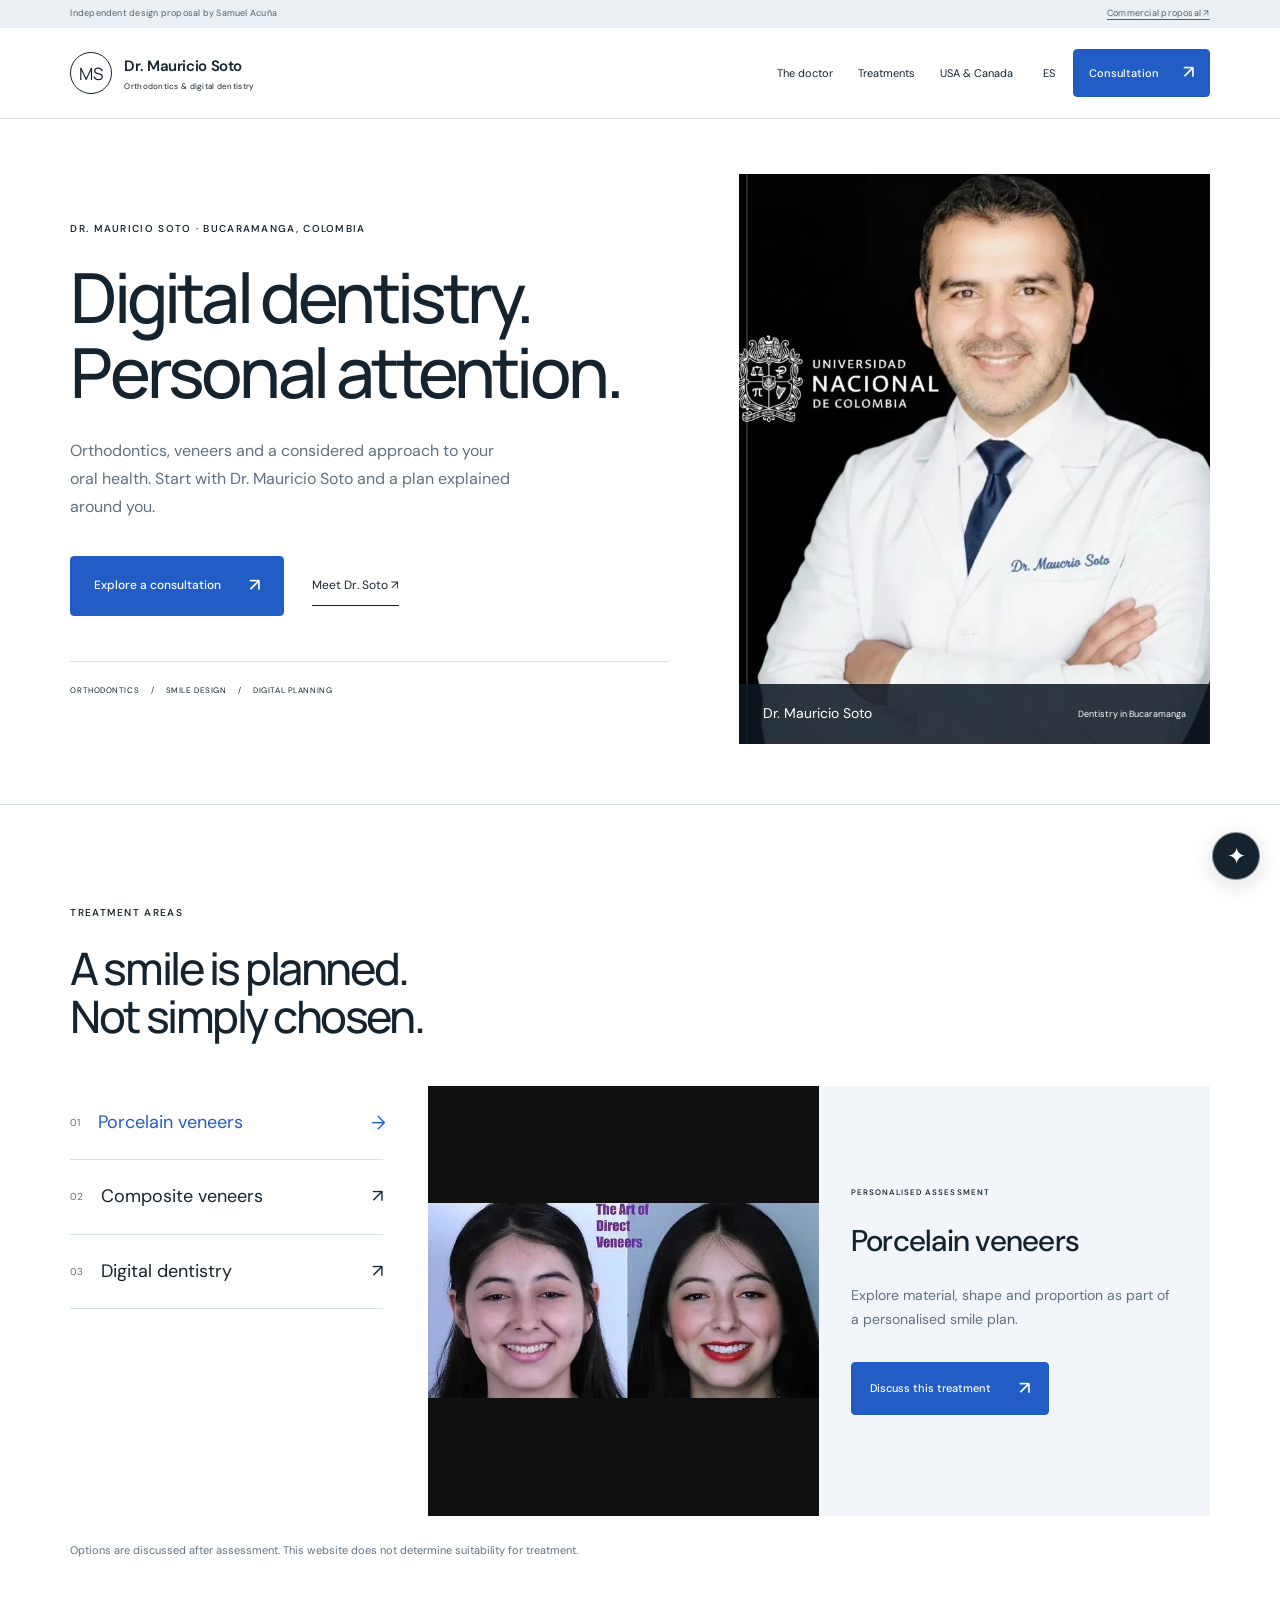
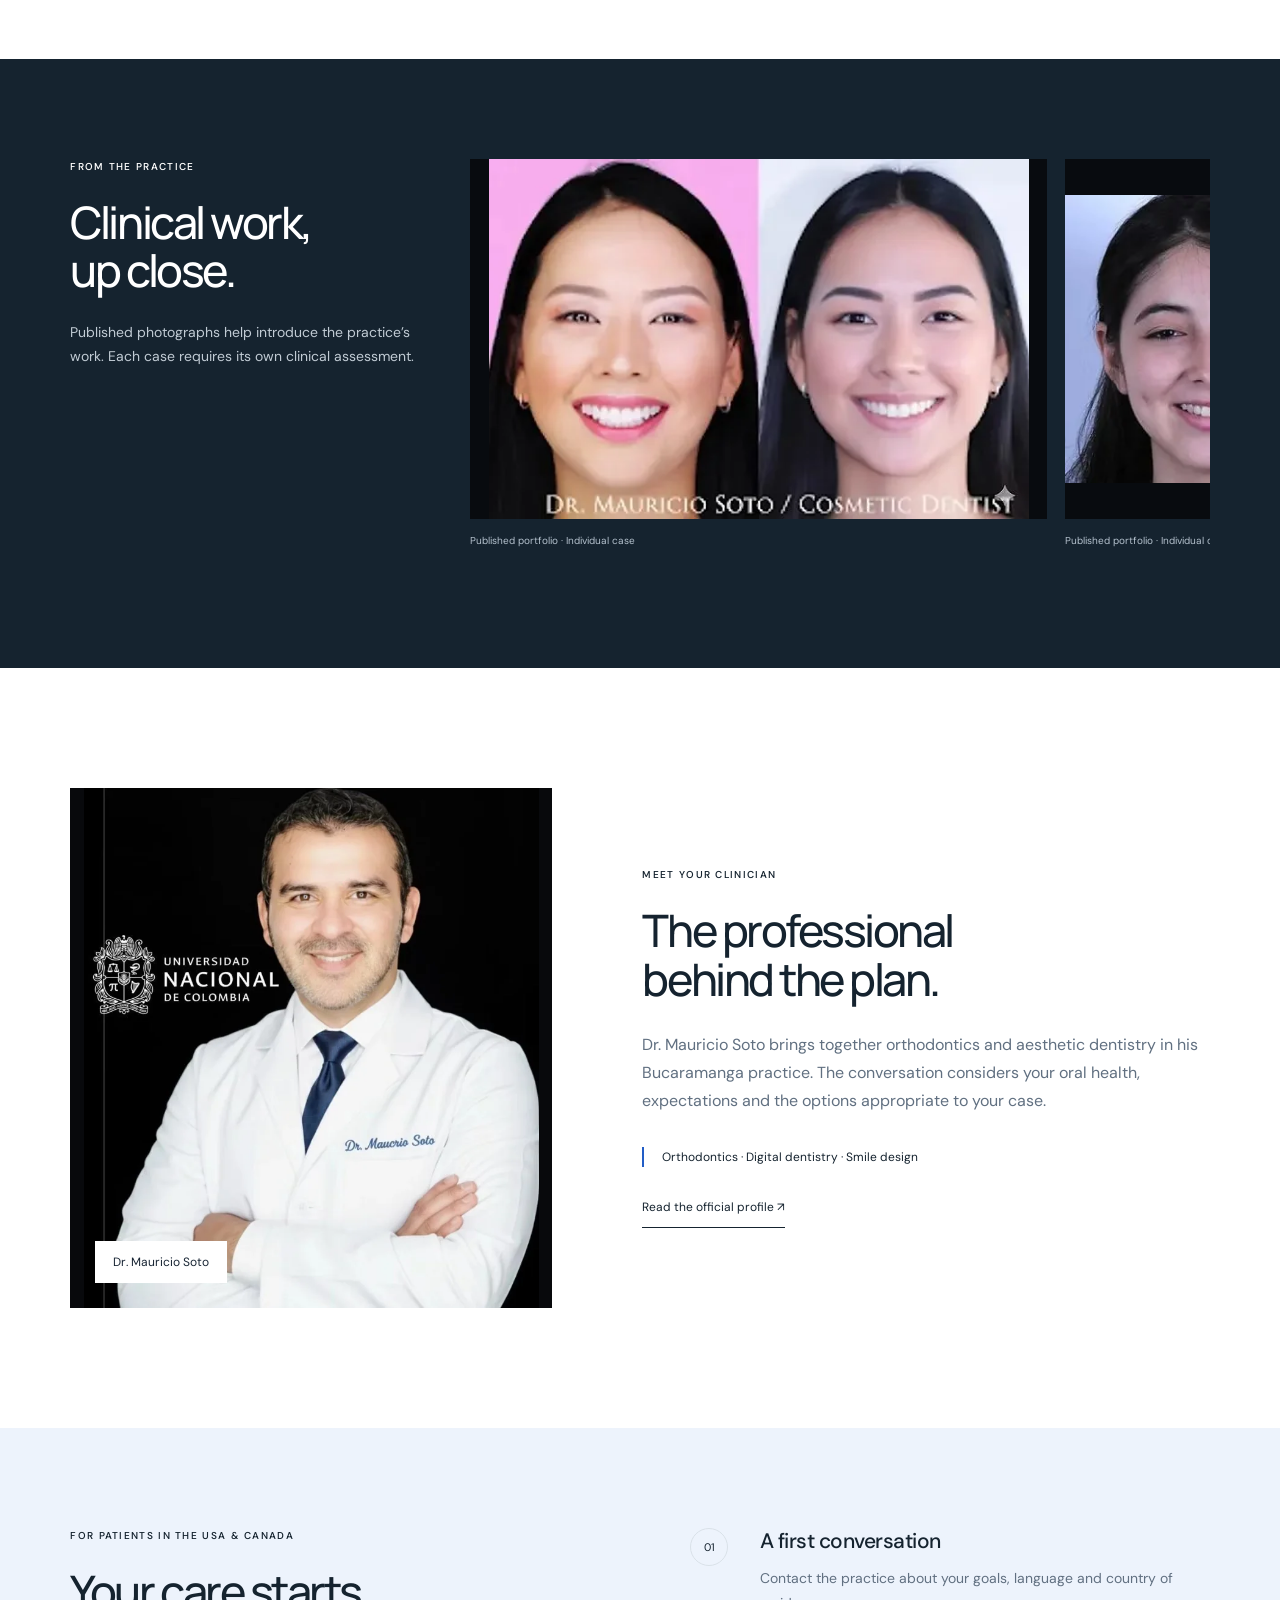
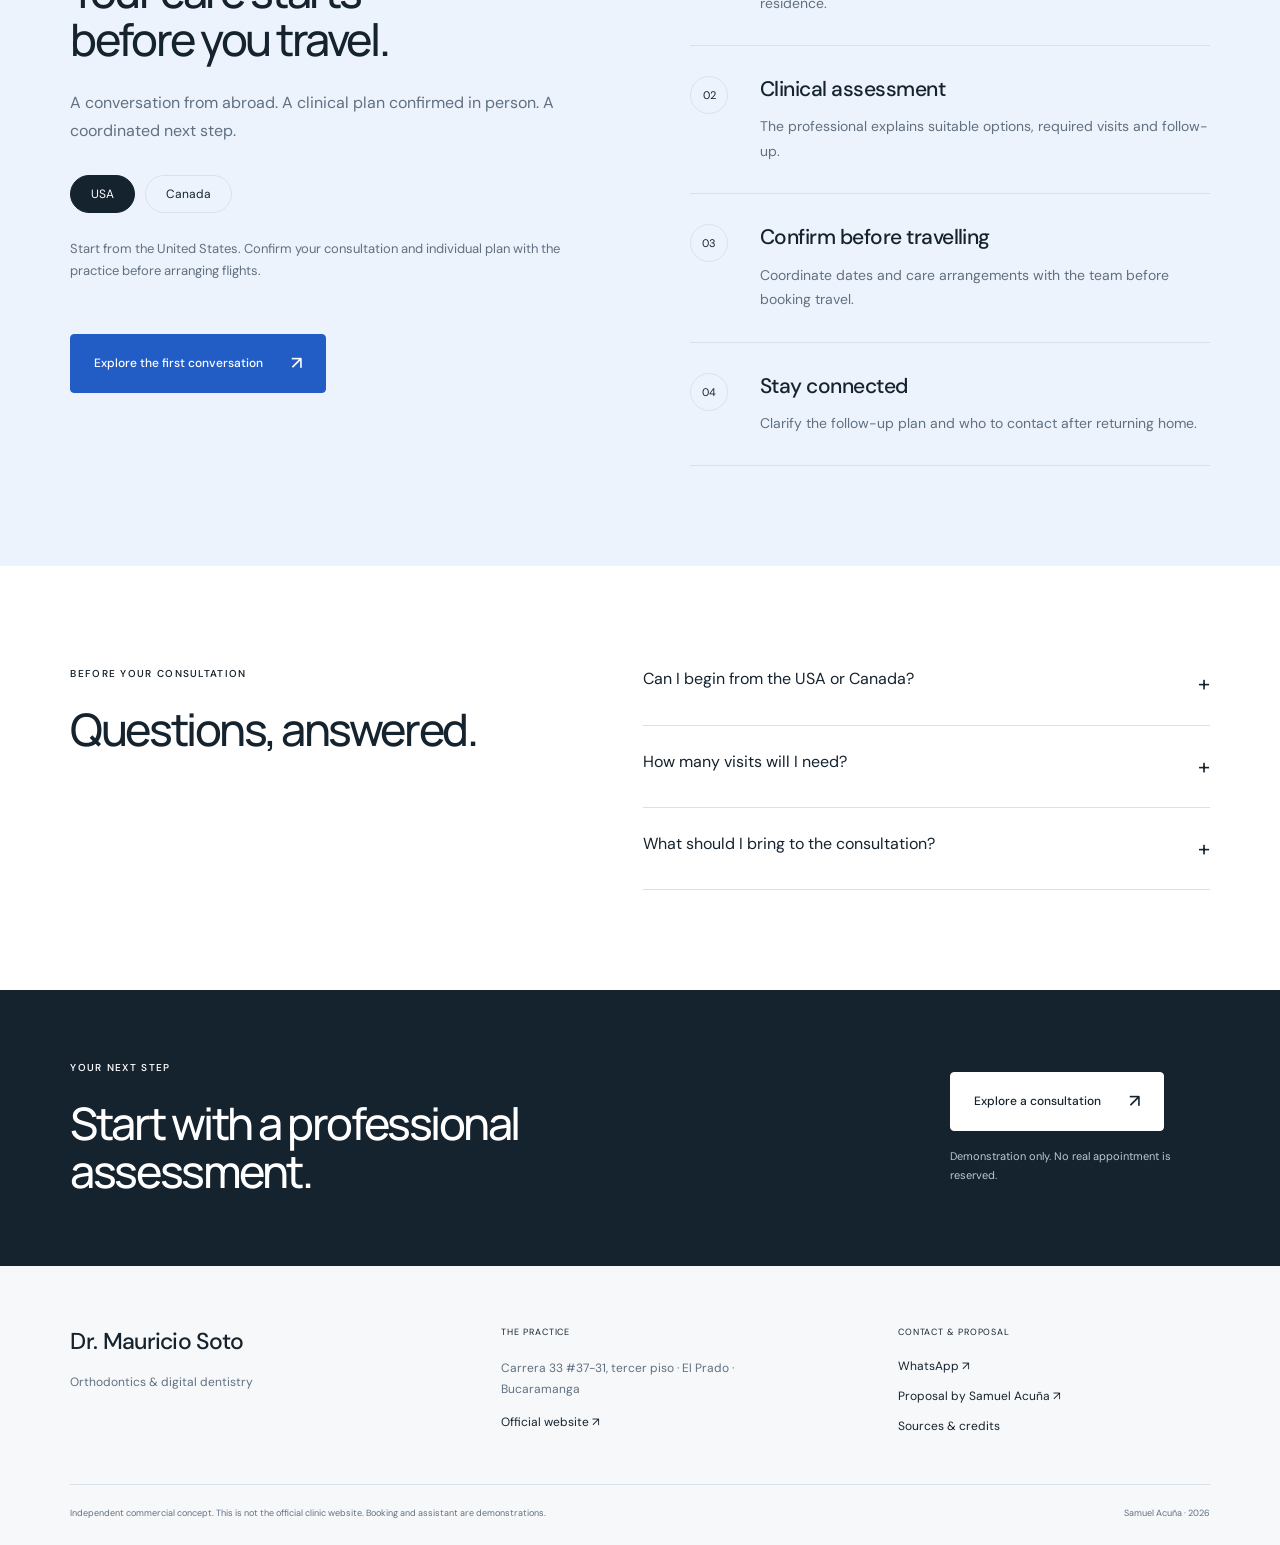
==== commit 448c094e: "Rebuild clinical identity and individual international growth proposal" ====
--- a/index.html
+++ b/index.html
@@ -1,21 +1,14 @@
-<!doctype html><html lang="en"><head><meta charset="utf-8"><meta name="viewport" content="width=device-width,initial-scale=1"><meta name="robots" content="noindex,nofollow"><meta name="theme-color" content="#101115"><title>Dr. Mauricio Soto — Digital smile design | Design concept</title><meta name="description" content="Independent website and international-growth concept by Samuel Acuña for Dr. Mauricio Soto."><link rel="icon" href="data:image/svg+xml,%3Csvg xmlns='http://www.w3.org/2000/svg' viewBox='0 0 80 80'%3E%3Crect width='80' height='80' rx='12' fill='%23101f28'/%3E%3Ctext x='40' y='51' text-anchor='middle' font-family='Arial' font-size='25' fill='white'%3EMS%3C/text%3E%3C/svg%3E"><link rel="stylesheet" href="style.css"><script defer src="app.js"></script></head><body class="studio"><a class="skip" href="#main">Skip to content / Ir al contenido</a><div class="progress-bar" aria-hidden="true"></div><div class="proposal-notice"><span data-en="Independent concept · Samuel Acuña" data-es="Concepto independiente · Samuel Acuña">Independent concept · Samuel Acuña</span><a href="propuesta/"><span data-en="Proposal" data-es="Propuesta">Proposal</span> ↗</a></div><header class="site-header"><a class="brand" href="#main"><b>MAURICIO<br>SOTO<span>®</span></b></a><nav class="site-nav" id="site-nav" aria-label="Main navigation"><a href="#work"><span data-en="Selected smiles" data-es="Sonrisas">Selected smiles</span></a><a href="#materials"><span data-en="The materials" data-es="Materiales">The materials</span></a><a href="#letter"><span data-en="The doctor" data-es="El doctor">The doctor</span></a><a href="#consultation"><span data-en="Enquire" data-es="Conversar">Enquire</span></a></nav><div class="header-actions"><button class="lang" aria-label="Cambiar a español">ES</button><button class="menu-toggle" aria-expanded="false" aria-controls="site-nav"><span data-en="Menu" data-es="Menú">Menu</span></button></div></header><main id="main"><section class="ms-intro"><div class="ms-overline"><span class="eyebrow" data-en="SMILE DESIGN STUDIO / BUCARAMANGA" data-es="ESTUDIO DE SONRISA / BUCARAMANGA">SMILE DESIGN STUDIO / BUCARAMANGA</span><span>EN — ES / COLOMBIA</span></div><h1 data-en="The art of
-a considered smile." data-es="El arte de una
-sonrisa propia.">The art of
-a considered smile.</h1><div class="ms-intro-bottom"><span class="ms-asterisk" aria-hidden="true">✳</span><p data-en="Shape. Proportion. Character. Explore a considered approach to veneers and aesthetic dentistry with Dr. Mauricio Soto in Colombia." data-es="Forma. Proporción. Carácter. Conoce una mirada cuidadosa de las carillas y la estética dental con el Dr. Mauricio Soto en Colombia.">Shape. Proportion. Character. Explore a considered approach to veneers and aesthetic dentistry with Dr. Mauricio Soto in Colombia.</p><a href="#work"><span data-en="View the portfolio" data-es="Ver el portafolio">View the portfolio</span> ↓</a></div></section>
-<section id="work" class="ms-portfolio"><div class="ms-index"><span>01 / PORTFOLIO</span><h2 data-en="Form.
-Proportion.
-Character." data-es="Forma.
-Proporción.
-Carácter.">Form.
-Proportion.
-Character.</h2><p><span data-en="Selected images shared by the practice." data-es="Imágenes seleccionadas compartidas por la consulta.">Selected images shared by the practice.</span></p></div><div class="ms-work"><figure><div class="image-frame ms-case"><img src="assets/detail.webp" alt="Dr. Mauricio Soto — photograph from the credited public portfolio" data-alt-en="Dr. Mauricio Soto — photograph from the credited public portfolio" data-alt-es="Dr. Mauricio Soto — fotografía del portafolio público acreditado" loading=lazy decoding="async" width="1200" height="1400"></div><figcaption><span>01 — <span data-en="A personal expression" data-es="Una expresión propia">A personal expression</span></span><span>↗</span></figcaption></figure><figure><div class="image-frame ms-case"><img src="assets/case1.webp" alt="Dr. Mauricio Soto — photograph from the credited public portfolio" data-alt-en="Dr. Mauricio Soto — photograph from the credited public portfolio" data-alt-es="Dr. Mauricio Soto — fotografía del portafolio público acreditado" loading=lazy decoding="async" width="1200" height="1400"></div><figcaption><span>02 — <span data-en="Attention to the details" data-es="Atención al detalle">Attention to the details</span></span><span>↗</span></figcaption></figure><figure><div class="image-frame ms-case"><img src="assets/case2.webp" alt="Dr. Mauricio Soto — photograph from the credited public portfolio" data-alt-en="Dr. Mauricio Soto — photograph from the credited public portfolio" data-alt-es="Dr. Mauricio Soto — fotografía del portafolio público acreditado" loading=lazy decoding="async" width="1200" height="1400"></div><figcaption><span>03 — <span data-en="An individual story" data-es="Una historia individual">An individual story</span></span><span>↗</span></figcaption></figure><p class="image-note" data-en="Photographs from the credited public portfolio. Individual cases do not predict a result." data-es="Fotografías del portafolio público acreditado. Los casos individuales no predicen un resultado.">Photographs from the credited public portfolio. Individual cases do not predict a result.</p></div></section>
-<section id="materials" class="ms-materials"><div><span class="eyebrow" data-en="02 / THE MATERIAL TABLE" data-es="02 / LA MESA DE MATERIALES">02 / THE MATERIAL TABLE</span><h2 data-en="Different routes.
-One personal plan." data-es="Distintas rutas.
-Un plan personal.">Different routes.
-One personal plan.</h2></div><div class="ms-material-grid"><div role="tablist" aria-label="Material approaches"><button class="material-tab" role="tab" aria-selected="true" data-switch="material" data-panel="material-0"><span>01</span><span data-en="Porcelain veneers" data-es="Carillas de porcelana">Porcelain veneers</span><span>↗</span></button><button class="material-tab" role="tab" aria-selected="false" data-switch="material" data-panel="material-1"><span>02</span><span data-en="Composite veneers" data-es="Carillas en resina">Composite veneers</span><span>↗</span></button><button class="material-tab" role="tab" aria-selected="false" data-switch="material" data-panel="material-2"><span>03</span><span data-en="Digital dentistry" data-es="Odontología digital">Digital dentistry</span><span>↗</span></button></div><div class="material-content"><article id="material-0" data-group="material" ><small>01 / MATERIAL NOTES</small><h3 data-en="Porcelain veneers" data-es="Carillas de porcelana">Porcelain veneers</h3><p data-en="Explore material, shape and proportion as part of a personalised smile plan." data-es="Explora material, forma y proporción como parte de un plan de sonrisa personalizado.">Explore material, shape and proportion as part of a personalised smile plan.</p><button class="btn " data-book><span data-en="Ask about this approach" data-es="Consultar este enfoque">Ask about this approach</span><span class="arrow" aria-hidden="true">↗</span></button></article><article id="material-1" data-group="material" hidden><small>02 / MATERIAL NOTES</small><h3 data-en="Composite veneers" data-es="Carillas en resina">Composite veneers</h3><p data-en="A conversation about your goals, the available approaches and their maintenance." data-es="Una conversación sobre tus objetivos, las alternativas disponibles y su mantenimiento.">A conversation about your goals, the available approaches and their maintenance.</p><button class="btn " data-book><span data-en="Ask about this approach" data-es="Consultar este enfoque">Ask about this approach</span><span class="arrow" aria-hidden="true">↗</span></button></article><article id="material-2" data-group="material" hidden><small>03 / MATERIAL NOTES</small><h3 data-en="Digital dentistry" data-es="Odontología digital">Digital dentistry</h3><p data-en="Planning and communication supported by the digital approaches presented by the practice." data-es="Planeación y comunicación apoyadas en los enfoques digitales que presenta la consulta.">Planning and communication supported by the digital approaches presented by the practice.</p><button class="btn " data-book><span data-en="Ask about this approach" data-es="Consultar este enfoque">Ask about this approach</span><span class="arrow" aria-hidden="true">↗</span></button></article></div></div></section>
-<section id="letter" class="ms-letter"><div class="ms-letter-portrait"><div class="image-frame "><img src="assets/portrait.webp" alt="Dr. Mauricio Soto — photograph from the credited public portfolio" data-alt-en="Dr. Mauricio Soto — photograph from the credited public portfolio" data-alt-es="Dr. Mauricio Soto — fotografía del portafolio público acreditado" loading=lazy decoding="async" width="1200" height="1400"></div><span class="eyebrow" data-en="DR. MAURICIO SOTO" data-es="DR. MAURICIO SOTO">DR. MAURICIO SOTO</span></div><div><span class="eyebrow" data-en="03 / FROM THE PRACTICE" data-es="03 / DESDE LA CONSULTA">03 / FROM THE PRACTICE</span><h2 data-en="Good design begins with understanding you." data-es="Un buen diseño empieza por entenderte.">Good design begins with understanding you.</h2><p data-en="A smile is more than a shade of white. The conversation starts with your expectations, your oral health and the details that make your expression yours." data-es="Una sonrisa es más que un tono de blanco. La conversación empieza por tus expectativas, tu salud oral y los detalles que hacen tu expresión propia.">A smile is more than a shade of white. The conversation starts with your expectations, your oral health and the details that make your expression yours.</p><p data-en="Dr. Mauricio Soto presents porcelain and composite veneers, orthodontics and dental implants in his Bucaramanga practice. The right route is defined through an individual clinical assessment." data-es="El Dr. Mauricio Soto presenta carillas de porcelana y resina, ortodoncia e implantes dentales en su consulta de Bucaramanga. La ruta indicada se define mediante una valoración clínica individual.">Dr. Mauricio Soto presents porcelain and composite veneers, orthodontics and dental implants in his Bucaramanga practice. The right route is defined through an individual clinical assessment.</p><a class="official" href="https://www.doctormauriciosoto.com/" target="_blank" rel="noopener noreferrer"><span data-en="Official practice website" data-es="Web oficial de la consulta">Official practice website</span> ↗</a></div></section>
-<section id="consultation" class="ms-enquire"><div class="ms-enquire-top"><span>04 / <span data-en="YOUR NEXT CHAPTER" data-es="TU SIGUIENTE CAPÍTULO">YOUR NEXT CHAPTER</span></span><span>USA + CANADA → BUCARAMANGA</span></div><h2 data-en="Let’s talk
-about your smile." data-es="Hablemos
-de tu sonrisa.">Let’s talk
-about your smile.</h2><div class="ms-enquire-bottom"><div><button class="btn " data-book><span data-en="Begin the conversation" data-es="Iniciar la conversación">Begin the conversation</span><span class="arrow" aria-hidden="true">↗</span></button><p class="demo-note" data-en="Booking preview · no real appointment is reserved." data-es="Vista previa de agenda · no se reserva una cita real.">Booking preview · no real appointment is reserved.</p></div><p><span data-en="Start from the US or Canada. Your assessment and individual plan come before travel arrangements." data-es="Comienza desde USA o Canadá. Tu valoración y plan individual preceden la organización del viaje.">Start from the US or Canada. Your assessment and individual plan come before travel arrangements.</span></p></div><div class="contact-details"><p>Carrera 33 #37-31, tercer piso · El Prado · Bucaramanga</p><a href="https://wa.me/573187080343" target="_blank" rel="noopener noreferrer">WhatsApp +573187080343 ↗</a><a class="official" href="https://www.doctormauriciosoto.com/" target="_blank" rel="noopener noreferrer"><span data-en="Official practice website" data-es="Web oficial de la consulta">Official practice website</span> ↗</a></div></section></main><footer class="colophon"><span>Dr. Mauricio Soto</span><a href="propuesta/"><span data-en="Proposal by Samuel Acuña" data-es="Propuesta de Samuel Acuña">Proposal by Samuel Acuña</span> ↗</a><a href="SOURCES.json"><span data-en="Image credits" data-es="Créditos de imágenes">Image credits</span></a><span><span data-en="Independent design concept. Not the official website." data-es="Concepto independiente. No es la web oficial.">Independent design concept. Not the official website.</span></span></footer><dialog id="booking" aria-labelledby="booking-title"><div class="dialog-top"><span class="eyebrow" data-en="BOOKING PREVIEW · DEMO" data-es="VISTA PREVIA DE AGENDA · DEMO">BOOKING PREVIEW · DEMO</span><button class="dialog-close" data-close aria-label="Close / Cerrar">×</button></div><h2 id="booking-title" class="dialog-title" data-en="Your first conversation." data-es="Tu primera conversación.">Your first conversation.</h2><p class="dialog-help" data-en="Explore the experience. No data is sent and no real appointment is booked." data-es="Explora la experiencia. No se envían datos ni se reserva una cita real.">Explore the experience. No data is sent and no real appointment is booked.</p><form id="booking-form"><div class="form-step active"><div class="step-label">01 / 03</div><label><span data-en="What would you like to explore?" data-es="¿Qué te gustaría explorar?">What would you like to explore?</span><select id="demo-service"><option value="0" data-en="Porcelain veneers" data-es="Carillas de porcelana">Porcelain veneers</option><option value="1" data-en="Composite veneers" data-es="Carillas en resina">Composite veneers</option><option value="2" data-en="Digital dentistry" data-es="Odontología digital">Digital dentistry</option></select></label><label><span data-en="Where would you start?" data-es="¿Desde dónde comenzarías?">Where would you start?</span><select id="demo-country"><option>USA</option><option data-en="Canada" data-es="Canadá">Canada</option><option data-en="Another country" data-es="Otro país">Another country</option></select></label><div class="form-buttons"><span></span><button type="button" class="btn" data-next><span data-en="Continue" data-es="Continuar">Continue</span> →</button></div></div><div class="form-step"><div class="step-label">02 / 03 · <span data-en="ILLUSTRATIVE AVAILABILITY" data-es="DISPONIBILIDAD ILUSTRATIVA">ILLUSTRATIVE AVAILABILITY</span></div><div class="form-grid"><label><span data-en="Preferred date" data-es="Fecha preferida">Preferred date</span><input id="demo-date" type="date" required></label><label><span data-en="Preferred time" data-es="Hora preferida">Preferred time</span><select id="demo-time"><option>09:00</option><option>11:00</option><option>14:00</option><option>16:00</option></select></label></div><p class="dialog-help" data-en="Times shown in Colombia time (UTC−5). These are examples, not a live calendar." data-es="Horarios en hora de Colombia (UTC−5). Son ejemplos, no una agenda en vivo.">Times shown in Colombia time (UTC−5). These are examples, not a live calendar.</p><div class="form-buttons"><button type="button" class="btn outline" data-back>← <span data-en="Back" data-es="Atrás">Back</span></button><button type="button" class="btn" data-next><span data-en="Review" data-es="Revisar">Review</span> →</button></div></div><div class="form-step"><div class="step-label">03 / 03</div><h3 data-en="Your preview" data-es="Tu vista previa">Your preview</h3><div id="summary-content" class="booking-summary" style="white-space:pre-line"></div><p class="dialog-help" data-en="This demonstration ends here. A real implementation would connect the clinic’s approved calendar and confirmation process." data-es="Esta demostración termina aquí. Una implementación real conectaría la agenda aprobada de la clínica y su proceso de confirmación.">This demonstration ends here. A real implementation would connect the clinic’s approved calendar and confirmation process.</p><div class="form-buttons"><button type="button" class="btn outline" data-back>← <span data-en="Back" data-es="Atrás">Back</span></button><button type="submit" class="btn"><span data-en="Finish preview" data-es="Finalizar vista previa">Finish preview</span> ✓</button></div></div><p class="error" id="booking-error" role="alert"></p></form><div id="booking-success" hidden tabindex="-1"><div class="demo-success"><h3 data-en="Preview complete." data-es="Vista previa completada.">Preview complete.</h3><p data-en="No appointment has been reserved. No information was sent." data-es="No se ha reservado ninguna cita. No se envió información.">No appointment has been reserved. No information was sent.</p></div><a class="btn outline" href="https://www.doctormauriciosoto.com/" target="_blank" rel="noopener noreferrer"><span data-en="Go to official channels" data-es="Ir a los canales oficiales">Go to official channels</span> ↗</a></div></dialog>
-<button class="assistant-launch" data-assistant aria-label="Explore demo assistant / Explorar asistente demo">✦</button><dialog id="assistant" aria-labelledby="assistant-title"><div class="dialog-top"><span class="eyebrow" data-en="ADMINISTRATIVE ASSISTANT · DEMO" data-es="ASISTENTE ADMINISTRATIVO · DEMO">ADMINISTRATIVE ASSISTANT · DEMO</span><button class="dialog-close" data-close aria-label="Close / Cerrar">×</button></div><h2 id="assistant-title" class="dialog-title" data-en="How can we orient you?" data-es="¿Cómo podemos orientarte?">How can we orient you?</h2><div id="bot-response" class="bot-response" aria-live="polite"></div><div class="bot-questions"><button data-topic="travel"><span data-en="Travelling to Colombia" data-es="Viajar a Colombia">Travelling to Colombia</span></button><button data-topic="appointments"><span data-en="Appointments" data-es="Citas">Appointments</span></button><button data-topic="services"><span data-en="Service areas" data-es="Áreas de atención">Service areas</span></button><button data-topic="human"><span data-en="Speak with the team" data-es="Hablar con el equipo">Speak with the team</span></button></div><p class="dialog-help" data-en="Demonstration with prepared responses. It does not provide medical advice or replace a clinical assessment." data-es="Demostración con respuestas preparadas. No ofrece consejo médico ni reemplaza una valoración clínica.">Demonstration with prepared responses. It does not provide medical advice or replace a clinical assessment.</p></dialog><script>window.SITE={"name": "Dr. Mauricio Soto", "services": [["Porcelain veneers", "Carillas de porcelana", "Explore material, shape and proportion as part of a personalised smile plan.", "Explora material, forma y proporción como parte de un plan de sonrisa personalizado."], ["Composite veneers", "Carillas en resina", "A conversation about your goals, the available approaches and their maintenance.", "Una conversación sobre tus objetivos, las alternativas disponibles y su mantenimiento."], ["Digital dentistry", "Odontología digital", "Planning and communication supported by the digital approaches presented by the practice.", "Planeación y comunicación apoyadas en los enfoques digitales que presenta la consulta."]], "serviceImages": ["assets/detail.webp", "assets/hero.webp", "assets/case1.webp"]};</script></body></html>+<!doctype html><html lang="en"><head><meta charset="utf-8"><meta name="viewport" content="width=device-width,initial-scale=1"><meta name="robots" content="noindex,nofollow"><meta name="theme-color" content="#102238"><title>Dr. Mauricio Soto | Orthodontics &amp; digital dentistry | Design proposal</title><meta name="description" content="Independent clinical website concept for Dr. Mauricio Soto. Discover the practice, treatment areas and an international-patient pathway."><link rel="stylesheet" href="style.css?v=3"><script defer src="app.js?v=3"></script></head><body class="medical drmauriciosoto"><a class="skip" href="#main">Skip to content / Ir al contenido</a><div class="progress-bar" aria-hidden="true"></div><div class="concept"><span data-en="Independent design proposal by Samuel Acuña" data-es="Propuesta de diseño independiente de Samuel Acuña">Independent design proposal by Samuel Acuña</span><a href="propuesta/"><span data-en="Commercial proposal" data-es="Propuesta comercial">Commercial proposal</span> ↗</a></div><header class="site-header"><a class="brand" href="#main"><span class="brand-mark">MS</span><span><b>Dr. Mauricio Soto</b><small><span data-en="Orthodontics &amp; digital dentistry" data-es="Ortodoncia y odontología digital">Orthodontics &amp; digital dentistry</span></small></span></a><nav class="site-nav" id="site-nav" aria-label="Main navigation"><a href="#doctor"><span data-en="The doctor" data-es="El profesional">The doctor</span></a><a href="#services"><span data-en="Treatments" data-es="Tratamientos">Treatments</span></a><a href="#international"><span data-en="USA &amp; Canada" data-es="USA y Canadá">USA &amp; Canada</span></a></nav><div class="nav-actions"><button class="lang" aria-label="Cambiar a español">ES</button><button class="btn compact" data-book><span data-en="Consultation" data-es="Valoración">Consultation</span><span aria-hidden="true">↗</span></button><button class="menu-toggle" aria-expanded="false" aria-controls="site-nav"><span data-en="Menu" data-es="Menú">Menu</span></button></div></header><main id="main"><section class="ms-hero"><div class="ms-copy"><span class="eyebrow" data-en="DR. MAURICIO SOTO · BUCARAMANGA, COLOMBIA" data-es="DR. MAURICIO SOTO · BUCARAMANGA, COLOMBIA">DR. MAURICIO SOTO · BUCARAMANGA, COLOMBIA</span><h1 data-en="Digital dentistry.
+Personal attention." data-es="Odontología digital.
+Atención personal.">Digital dentistry.
+Personal attention.</h1><p data-en="Orthodontics, veneers and a considered approach to your oral health. Start with Dr. Mauricio Soto and a plan explained around you." data-es="Ortodoncia, carillas y una mirada cuidadosa de tu salud oral. Comienza con el Dr. Mauricio Soto y un plan explicado alrededor de ti.">Orthodontics, veneers and a considered approach to your oral health. Start with Dr. Mauricio Soto and a plan explained around you.</p><div class="actions"><button class="btn " data-book><span data-en="Explore a consultation" data-es="Explorar una valoración">Explore a consultation</span><span aria-hidden="true">↗</span></button><a class="link" href="#doctor"><span data-en="Meet Dr. Soto" data-es="Conoce al Dr. Soto">Meet Dr. Soto</span> <span aria-hidden="true">↗</span></a></div><div class="ms-note"><span data-en="ORTHODONTICS" data-es="ORTODONCIA">ORTHODONTICS</span><span> / </span><span data-en="SMILE DESIGN" data-es="DISEÑO DE SONRISA">SMILE DESIGN</span><span> / </span><span data-en="DIGITAL PLANNING" data-es="PLANEACIÓN DIGITAL">DIGITAL PLANNING</span></div></div><figure class="ms-portrait"><img class="" src="assets/hero.webp" alt="Dr. Mauricio Soto — fotografía publicada por la consulta" fetchpriority=high decoding="async"><figcaption><span>Dr. Mauricio Soto</span><small><span data-en="Dentistry in Bucaramanga" data-es="Odontología en Bucaramanga">Dentistry in Bucaramanga</span></small></figcaption></figure></section><section id="services" class="section treatment-explorer ms-options"><div class="section-head reveal"><span class="eyebrow" data-en="TREATMENT AREAS" data-es="ÁREAS DE ATENCIÓN">TREATMENT AREAS</span><h2 data-en="A smile is planned.
+Not simply chosen." data-es="Una sonrisa se planea.
+No solo se elige.">A smile is planned.
+Not simply chosen.</h2></div><div class="treatment-layout"><div role="tablist" aria-label="Treatment areas" class="treatment-tabs"><button class="treatment-tab" id="treatment-0" data-treatment="0" role="tab" aria-selected="true" aria-controls="treatment-panel-0" tabindex="0"><span>01</span><span data-en="Porcelain veneers" data-es="Carillas de porcelana">Porcelain veneers</span><b aria-hidden="true">↗</b></button><button class="treatment-tab" id="treatment-1" data-treatment="1" role="tab" aria-selected="false" aria-controls="treatment-panel-1" tabindex="-1"><span>02</span><span data-en="Composite veneers" data-es="Carillas en resina">Composite veneers</span><b aria-hidden="true">↗</b></button><button class="treatment-tab" id="treatment-2" data-treatment="2" role="tab" aria-selected="false" aria-controls="treatment-panel-2" tabindex="-1"><span>03</span><span data-en="Digital dentistry" data-es="Odontología digital">Digital dentistry</span><b aria-hidden="true">↗</b></button></div><div class="treatment-panels"><article class="treatment-panel" id="treatment-panel-0" role="tabpanel" aria-labelledby="treatment-0" ><div class="treatment-image"><img class="" src="assets/case1.webp" alt="Dr. Mauricio Soto — fotografía publicada por la consulta" loading=lazy decoding="async"></div><div><span class="eyebrow" data-en="PERSONALISED ASSESSMENT" data-es="VALORACIÓN PERSONALIZADA">PERSONALISED ASSESSMENT</span><h3 data-en="Porcelain veneers" data-es="Carillas de porcelana">Porcelain veneers</h3><p data-en="Explore material, shape and proportion as part of a personalised smile plan." data-es="Explora material, forma y proporción como parte de un plan de sonrisa personalizado.">Explore material, shape and proportion as part of a personalised smile plan.</p><button class="btn " data-book><span data-en="Discuss this treatment" data-es="Consultar este tratamiento">Discuss this treatment</span><span aria-hidden="true">↗</span></button></div></article><article class="treatment-panel" id="treatment-panel-1" role="tabpanel" aria-labelledby="treatment-1" hidden><div class="treatment-image"><img class="" src="assets/case2.webp" alt="Dr. Mauricio Soto — fotografía publicada por la consulta" loading=lazy decoding="async"></div><div><span class="eyebrow" data-en="PERSONALISED ASSESSMENT" data-es="VALORACIÓN PERSONALIZADA">PERSONALISED ASSESSMENT</span><h3 data-en="Composite veneers" data-es="Carillas en resina">Composite veneers</h3><p data-en="A conversation about your goals, the available approaches and their maintenance." data-es="Una conversación sobre tus objetivos, las alternativas disponibles y su mantenimiento.">A conversation about your goals, the available approaches and their maintenance.</p><button class="btn " data-book><span data-en="Discuss this treatment" data-es="Consultar este tratamiento">Discuss this treatment</span><span aria-hidden="true">↗</span></button></div></article><article class="treatment-panel" id="treatment-panel-2" role="tabpanel" aria-labelledby="treatment-2" hidden><div class="treatment-image"><img class="" src="assets/detail.webp" alt="Dr. Mauricio Soto — fotografía publicada por la consulta" loading=lazy decoding="async"></div><div><span class="eyebrow" data-en="PERSONALISED ASSESSMENT" data-es="VALORACIÓN PERSONALIZADA">PERSONALISED ASSESSMENT</span><h3 data-en="Digital dentistry" data-es="Odontología digital">Digital dentistry</h3><p data-en="Planning and communication supported by the digital approaches presented by the practice." data-es="Planeación y comunicación apoyadas en los enfoques digitales que presenta la consulta.">Planning and communication supported by the digital approaches presented by the practice.</p><button class="btn " data-book><span data-en="Discuss this treatment" data-es="Consultar este tratamiento">Discuss this treatment</span><span aria-hidden="true">↗</span></button></div></article></div></div><p class="fine"><span data-en="Options are discussed after assessment. This website does not determine suitability for treatment." data-es="Las opciones se conversan tras una valoración. Esta web no determina la indicación de un tratamiento.">Options are discussed after assessment. This website does not determine suitability for treatment.</span></p></section><section class="ms-portfolio section"><div><span class="eyebrow" data-en="FROM THE PRACTICE" data-es="DE LA CONSULTA">FROM THE PRACTICE</span><h2 data-en="Clinical work,
+up close." data-es="Trabajo clínico,
+de cerca.">Clinical work,
+up close.</h2><p data-en="Published photographs help introduce the practice’s work. Each case requires its own clinical assessment." data-es="Las fotografías publicadas permiten conocer el trabajo de la consulta. Cada caso requiere su propia valoración clínica.">Published photographs help introduce the practice’s work. Each case requires its own clinical assessment.</p></div><div class="case-reel"><figure class="photo "><img class="" src="assets/detail.webp" alt="Dr. Mauricio Soto — fotografía publicada por la consulta" loading=lazy decoding="async"><figcaption><span data-en="Published portfolio · Individual case" data-es="Portafolio publicado · Caso individual">Published portfolio · Individual case</span></figcaption></figure><figure class="photo "><img class="" src="assets/case1.webp" alt="Dr. Mauricio Soto — fotografía publicada por la consulta" loading=lazy decoding="async"><figcaption><span data-en="Published portfolio · Individual case" data-es="Portafolio publicado · Caso individual">Published portfolio · Individual case</span></figcaption></figure><figure class="photo "><img class="" src="assets/case2.webp" alt="Dr. Mauricio Soto — fotografía publicada por la consulta" loading=lazy decoding="async"><figcaption><span data-en="Published portfolio · Individual case" data-es="Portafolio publicado · Caso individual">Published portfolio · Individual case</span></figcaption></figure></div></section><section id="doctor" class="profile section ms-profile"><div class="profile-image"><img class="" src="assets/hero.webp" alt="Dr. Mauricio Soto — fotografía publicada por la consulta" loading=lazy decoding="async"><span class="photo-name">Dr. Mauricio Soto</span></div><div class="reveal"><span class="eyebrow" data-en="MEET YOUR CLINICIAN" data-es="CONOCE AL PROFESIONAL">MEET YOUR CLINICIAN</span><h2 data-en="The professional
+behind the plan." data-es="El profesional
+detrás del plan.">The professional
+behind the plan.</h2><p data-en="Dr. Mauricio Soto brings together orthodontics and aesthetic dentistry in his Bucaramanga practice. The conversation considers your oral health, expectations and the options appropriate to your case." data-es="El Dr. Mauricio Soto reúne ortodoncia y odontología estética en su consulta de Bucaramanga. La conversación considera tu salud oral, expectativas y las alternativas apropiadas para tu caso.">Dr. Mauricio Soto brings together orthodontics and aesthetic dentistry in his Bucaramanga practice. The conversation considers your oral health, expectations and the options appropriate to your case.</p><div class="credential"><span data-en="Orthodontics · Digital dentistry · Smile design" data-es="Ortodoncia · Odontología digital · Diseño de sonrisa">Orthodontics · Digital dentistry · Smile design</span></div><a class="link" href="https://www.doctormauriciosoto.com/" target="_blank" rel="noopener"><span data-en="Read the official profile" data-es="Ver el perfil oficial">Read the official profile</span> ↗</a></div></section><section id="international" class="travel section ms-travel"><div class="travel-heading reveal"><span class="eyebrow" data-en="FOR PATIENTS IN THE USA &amp; CANADA" data-es="PARA PACIENTES EN USA Y CANADÁ">FOR PATIENTS IN THE USA &amp; CANADA</span><h2 data-en="Your care starts before you travel." data-es="Tu atención comienza antes de viajar.">Your care starts before you travel.</h2><p data-en="A conversation from abroad. A clinical plan confirmed in person. A coordinated next step." data-es="Una conversación desde el exterior. Un plan clínico confirmado de forma presencial. Un siguiente paso coordinado.">A conversation from abroad. A clinical plan confirmed in person. A coordinated next step.</p><div class="country-switch"><button class="country-btn" data-country="USA" aria-pressed="true">USA</button><button class="country-btn" data-country="Canada" aria-pressed="false"><span data-en="Canada" data-es="Canadá">Canada</span></button></div><p id="country-copy" class="country-copy" aria-live="polite"></p><button class="btn " data-book><span data-en="Explore the first conversation" data-es="Explorar la primera conversación">Explore the first conversation</span><span aria-hidden="true">↗</span></button></div><ol class="travel-steps"><li class="reveal"><span>01</span><div><h3 data-en="A first conversation" data-es="Una primera conversación">A first conversation</h3><p data-en="Contact the practice about your goals, language and country of residence." data-es="Consulta al equipo sobre tus objetivos, idioma y país de residencia.">Contact the practice about your goals, language and country of residence.</p></div></li><li class="reveal"><span>02</span><div><h3 data-en="Clinical assessment" data-es="Valoración clínica">Clinical assessment</h3><p data-en="The professional explains suitable options, required visits and follow-up." data-es="El profesional explica alternativas, visitas necesarias y seguimiento.">The professional explains suitable options, required visits and follow-up.</p></div></li><li class="reveal"><span>03</span><div><h3 data-en="Confirm before travelling" data-es="Confirmar antes de viajar">Confirm before travelling</h3><p data-en="Coordinate dates and care arrangements with the team before booking travel." data-es="Coordina fechas y atención con el equipo antes de reservar el viaje.">Coordinate dates and care arrangements with the team before booking travel.</p></div></li><li class="reveal"><span>04</span><div><h3 data-en="Stay connected" data-es="Mantener el contacto">Stay connected</h3><p data-en="Clarify the follow-up plan and who to contact after returning home." data-es="Aclara el plan de seguimiento y a quién contactar al regresar a casa.">Clarify the follow-up plan and who to contact after returning home.</p></div></li></ol></section><section class="faq section"><div><span class="eyebrow" data-en="BEFORE YOUR CONSULTATION" data-es="ANTES DE TU VALORACIÓN">BEFORE YOUR CONSULTATION</span><h2 data-en="Questions, answered." data-es="Resolvamos tus dudas.">Questions, answered.</h2></div><div><details><summary><span data-en="Can I begin from the USA or Canada?" data-es="¿Puedo comenzar desde USA o Canadá?">Can I begin from the USA or Canada?</span><span aria-hidden="true">+</span></summary><p data-en="Ask the practice about remote assessment, language and the next steps for your circumstances. The demonstration calendar is not connected to the clinic." data-es="Consulta a la práctica sobre valoración remota, idioma y pasos para tu caso. El calendario de demostración no está conectado a la clínica.">Ask the practice about remote assessment, language and the next steps for your circumstances. The demonstration calendar is not connected to the clinic.</p></details><details><summary><span data-en="How many visits will I need?" data-es="¿Cuántas visitas necesitaré?">How many visits will I need?</span><span aria-hidden="true">+</span></summary><p data-en="The clinician determines the visits and follow-up after assessing your case. Confirm this before committing to travel." data-es="El profesional determina las visitas y el seguimiento tras valorar tu caso. Confírmalo antes de comprometerte con un viaje.">The clinician determines the visits and follow-up after assessing your case. Confirm this before committing to travel.</p></details><details><summary><span data-en="What should I bring to the consultation?" data-es="¿Qué debo llevar a la consulta?">What should I bring to the consultation?</span><span aria-hidden="true">+</span></summary><p data-en="The clinical team will explain what information or records it needs through its official channels. Do not send clinical records through this concept website." data-es="El equipo clínico indicará qué información o documentos necesita a través de sus canales oficiales. No envíes historias clínicas por esta web de propuesta.">The clinical team will explain what information or records it needs through its official channels. Do not send clinical records through this concept website.</p></details></div></section><section id="consultation" class="closing reveal"><div><span class="eyebrow" data-en="YOUR NEXT STEP" data-es="TU SIGUIENTE PASO">YOUR NEXT STEP</span><h2 data-en="Start with a professional assessment." data-es="Comienza con una valoración profesional.">Start with a professional assessment.</h2></div><div><button class="btn " data-book><span data-en="Explore a consultation" data-es="Explorar una valoración">Explore a consultation</span><span aria-hidden="true">↗</span></button><p class="fine" data-en="Demonstration only. No real appointment is reserved." data-es="Solo demostración. No se reserva una cita real.">Demonstration only. No real appointment is reserved.</p></div></section></main><footer class="footer"><div><strong>Dr. Mauricio Soto</strong><p data-en="Orthodontics &amp; digital dentistry" data-es="Ortodoncia y odontología digital">Orthodontics &amp; digital dentistry</p></div><div><small><span data-en="THE PRACTICE" data-es="LA CONSULTA">THE PRACTICE</span></small><p>Carrera 33 #37-31, tercer piso · El Prado · Bucaramanga</p><a href="https://www.doctormauriciosoto.com/" target="_blank" rel="noopener"><span data-en="Official website" data-es="Sitio oficial">Official website</span> ↗</a></div><div><small><span data-en="CONTACT &amp; PROPOSAL" data-es="CONTACTO Y PROPUESTA">CONTACT &amp; PROPOSAL</span></small><a href="https://wa.me/573187080343" target="_blank" rel="noopener">WhatsApp ↗</a><a href="propuesta/"><span data-en="Proposal by Samuel Acuña" data-es="Propuesta de Samuel Acuña">Proposal by Samuel Acuña</span> ↗</a><a href="SOURCES.json"><span data-en="Sources &amp; credits" data-es="Fuentes y créditos">Sources &amp; credits</span></a></div><div class="footer-note"><span data-en="Independent commercial concept. This is not the official clinic website. Booking and assistant are demonstrations." data-es="Concepto comercial independiente. Esta no es la web oficial de la consulta. La agenda y el asistente son demostraciones.">Independent commercial concept. This is not the official clinic website. Booking and assistant are demonstrations.</span><span>Samuel Acuña · 2026</span></div></footer><dialog id="booking" aria-labelledby="booking-title"><div class="dialog-top"><span class="eyebrow" data-en="BOOKING PREVIEW · DEMO" data-es="VISTA PREVIA DE AGENDA · DEMO">BOOKING PREVIEW · DEMO</span><button class="dialog-close" data-close aria-label="Close / Cerrar">×</button></div><h2 id="booking-title" class="dialog-title" data-en="Your first conversation." data-es="Tu primera conversación.">Your first conversation.</h2><p class="dialog-help" data-en="Explore the experience. No data is sent and no real appointment is booked." data-es="Explora la experiencia. No se envían datos ni se reserva una cita real.">Explore the experience. No data is sent and no real appointment is booked.</p><form id="booking-form"><div class="form-step active"><div class="step-label">01 / 03</div><label><span data-en="What would you like to explore?" data-es="¿Qué te gustaría explorar?">What would you like to explore?</span><select id="demo-service"><option value="0" data-en="Porcelain veneers" data-es="Carillas de porcelana">Porcelain veneers</option><option value="1" data-en="Composite veneers" data-es="Carillas en resina">Composite veneers</option><option value="2" data-en="Digital dentistry" data-es="Odontología digital">Digital dentistry</option></select></label><label><span data-en="Where would you start?" data-es="¿Desde dónde comenzarías?">Where would you start?</span><select id="demo-country"><option>USA</option><option data-en="Canada" data-es="Canadá">Canada</option><option data-en="Another country" data-es="Otro país">Another country</option></select></label><div class="form-buttons"><span></span><button type="button" class="btn" data-next><span data-en="Continue" data-es="Continuar">Continue</span> →</button></div></div><div class="form-step"><div class="step-label">02 / 03 · <span data-en="ILLUSTRATIVE AVAILABILITY" data-es="DISPONIBILIDAD ILUSTRATIVA">ILLUSTRATIVE AVAILABILITY</span></div><div class="form-grid"><label><span data-en="Preferred date" data-es="Fecha preferida">Preferred date</span><input id="demo-date" type="date" required></label><label><span data-en="Preferred time" data-es="Hora preferida">Preferred time</span><select id="demo-time"><option>09:00</option><option>11:00</option><option>14:00</option><option>16:00</option></select></label></div><p class="dialog-help" data-en="Times shown in Colombia time (UTC−5). These are examples, not a live calendar." data-es="Horarios en hora de Colombia (UTC−5). Son ejemplos, no una agenda en vivo.">Times shown in Colombia time (UTC−5). These are examples, not a live calendar.</p><div class="form-buttons"><button type="button" class="btn outline" data-back>← <span data-en="Back" data-es="Atrás">Back</span></button><button type="button" class="btn" data-next><span data-en="Review" data-es="Revisar">Review</span> →</button></div></div><div class="form-step"><div class="step-label">03 / 03</div><h3 data-en="Your preview" data-es="Tu vista previa">Your preview</h3><div id="summary-content" class="booking-summary" style="white-space:pre-line"></div><p class="dialog-help" data-en="This demonstration ends here. A real implementation would connect the clinic’s approved calendar and confirmation process." data-es="Esta demostración termina aquí. Una implementación real conectaría la agenda aprobada de la clínica y su proceso de confirmación.">This demonstration ends here. A real implementation would connect the clinic’s approved calendar and confirmation process.</p><div class="form-buttons"><button type="button" class="btn outline" data-back>← <span data-en="Back" data-es="Atrás">Back</span></button><button type="submit" class="btn"><span data-en="Finish preview" data-es="Finalizar vista previa">Finish preview</span> ✓</button></div></div><p class="error" id="booking-error" role="alert"></p></form><div id="booking-success" hidden tabindex="-1"><div class="demo-success"><h3 data-en="Preview complete." data-es="Vista previa completada.">Preview complete.</h3><p data-en="No appointment has been reserved. No information was sent." data-es="No se ha reservado ninguna cita. No se envió información.">No appointment has been reserved. No information was sent.</p></div><a class="btn outline" href="https://www.doctormauriciosoto.com/" target="_blank" rel="noopener noreferrer"><span data-en="Go to official channels" data-es="Ir a los canales oficiales">Go to official channels</span> ↗</a></div></dialog>
+<button class="assistant-launch" data-assistant aria-label="Explore demo assistant / Explorar asistente demo">✦</button><dialog id="assistant" aria-labelledby="assistant-title"><div class="dialog-top"><span class="eyebrow" data-en="ADMINISTRATIVE ASSISTANT · DEMO" data-es="ASISTENTE ADMINISTRATIVO · DEMO">ADMINISTRATIVE ASSISTANT · DEMO</span><button class="dialog-close" data-close aria-label="Close / Cerrar">×</button></div><h2 id="assistant-title" class="dialog-title" data-en="How can we orient you?" data-es="¿Cómo podemos orientarte?">How can we orient you?</h2><div id="bot-response" class="bot-response" aria-live="polite"></div><div class="bot-questions"><button data-topic="travel"><span data-en="Travelling to Colombia" data-es="Viajar a Colombia">Travelling to Colombia</span></button><button data-topic="appointments"><span data-en="Appointments" data-es="Citas">Appointments</span></button><button data-topic="services"><span data-en="Service areas" data-es="Áreas de atención">Service areas</span></button><button data-topic="human"><span data-en="Speak with the team" data-es="Hablar con el equipo">Speak with the team</span></button></div><p class="dialog-help" data-en="Demonstration with prepared responses. It does not provide medical advice or replace a clinical assessment." data-es="Demostración con respuestas preparadas. No ofrece consejo médico ni reemplaza una valoración clínica.">Demonstration with prepared responses. It does not provide medical advice or replace a clinical assessment.</p></dialog><script>window.SITE={"name": "Dr. Mauricio Soto", "services": [["Porcelain veneers", "Carillas de porcelana", "Explore material, shape and proportion as part of a personalised smile plan.", "Explora material, forma y proporción como parte de un plan de sonrisa personalizado."], ["Composite veneers", "Carillas en resina", "A conversation about your goals, the available approaches and their maintenance.", "Una conversación sobre tus objetivos, las alternativas disponibles y su mantenimiento."], ["Digital dentistry", "Odontología digital", "Planning and communication supported by the digital approaches presented by the practice.", "Planeación y comunicación apoyadas en los enfoques digitales que presenta la consulta."]]};</script></body></html>
--- a/style.css
+++ b/style.css
@@ -1,61 +1,32 @@
-@import url('https://fonts.googleapis.com/css2?family=DM+Sans:wght@400;500;600;700&family=Space+Grotesk:wght@400;500;600;700&family=Manrope:wght@400;500;600;700;800&family=Cormorant+Garamond:wght@400;500;600&family=Oswald:wght@400;500;600&display=swap');
-:root{--paper:#f8f9fb;--ink:#101115;--muted:#5b616b;--accent:#2345d2;--line:#dadddf;--display:'Space Grotesk',sans-serif;--body:'DM Sans',sans-serif;--gutter:clamp(22px,5vw,88px);--ease:cubic-bezier(.2,.7,.2,1)}
-*{box-sizing:border-box}html{scroll-behavior:smooth;scroll-padding-top:110px}body{margin:0;background:var(--paper);color:var(--ink);font-family:var(--body);font-size:16px;line-height:1.55;overflow-x:clip}button,input,select{font:inherit}button,a{-webkit-tap-highlight-color:transparent}a{color:inherit;text-decoration:none}button{cursor:pointer}img{display:block;width:100%;height:100%;object-fit:cover}button:focus-visible,a:focus-visible,input:focus-visible,select:focus-visible,summary:focus-visible{outline:3px solid var(--accent);outline-offset:6px}h1,h2,h3,p{margin:0}h1,h2,h3{font-family:var(--display);font-weight:500;letter-spacing:-.055em;line-height:1.02;text-wrap:balance}h1{font-size:clamp(60px,7.8vw,140px);white-space:pre-line}h2{font-size:clamp(40px,5.5vw,85px)}h3{font-size:clamp(25px,2.8vw,43px)}p{max-width:58ch;text-wrap:pretty}small,.small{font-size:12px}.caps,.eyebrow{font-size:11px;letter-spacing:.17em;line-height:1.5;text-transform:uppercase;font-weight:600}.eyebrow{display:block;margin-bottom:24px}.muted{color:var(--muted)}.skip{position:fixed;top:-100px;z-index:110;background:var(--ink);color:var(--paper);padding:15px}.skip:focus{top:10px}.proposal-notice{display:flex;justify-content:center;gap:15px;padding:7px 20px;background:var(--ink);color:var(--paper);font-size:10px;letter-spacing:.045em}.proposal-notice a{text-decoration:underline;text-underline-offset:3px}.site-header{position:sticky;top:0;z-index:50;display:flex;align-items:center;justify-content:space-between;gap:28px;padding:19px var(--gutter);background:var(--paper);border-bottom:1px solid var(--line);transition:padding .2s}.brand{display:flex;align-items:center;gap:13px;flex-shrink:0}.brand-mark{border:1px solid currentColor;width:40px;height:40px;display:grid;place-items:center;font-family:var(--display);font-size:17px;letter-spacing:-.04em}.brand-name{font-size:13px;font-weight:700;line-height:1.2}.brand-sub{display:block;font-size:8px;text-transform:uppercase;letter-spacing:.14em;margin-top:5px;font-weight:400}.site-nav{display:flex;align-items:center;gap:28px;font-size:12px}.site-nav a{position:relative}.site-nav a:after{content:'';height:1px;background:currentColor;position:absolute;bottom:-5px;left:0;right:100%;transition:right .2s}.site-nav a:hover:after{right:0}.header-actions{display:flex;align-items:center;gap:15px}.lang{border:0;background:none;color:inherit;font-size:12px;padding:10px 5px}.menu-toggle{display:none;background:none;border:1px solid var(--line);color:inherit;padding:8px 13px}.btn{display:inline-flex;align-items:center;justify-content:space-between;gap:30px;min-height:48px;background:var(--ink);color:var(--paper);border:1px solid var(--ink);padding:14px 22px;font-size:12px;line-height:1.3;transition:background .15s,transform .15s,color .15s}.btn:hover{transform:translateY(-2px);background:var(--accent);border-color:var(--accent);color:#fff}.btn:active{transform:scale(.98)}.btn.light{background:var(--paper);color:var(--ink);border-color:var(--paper)}.btn.outline{background:transparent;color:inherit;border-color:currentColor}.btn.small{min-height:40px;padding:11px 16px}.arrow{font-size:20px}.hero{position:relative;min-height:650px}.hero-copy{position:relative;z-index:2}.hero-copy>p{margin-top:28px;max-width:43ch;font-size:15px}.hero-actions{display:flex;gap:12px;align-items:center;flex-wrap:wrap;margin-top:34px}.hero-actions>.text-link{padding:12px 0;font-size:12px;text-decoration:underline;text-underline-offset:5px}.hero-foot{font-size:10px;letter-spacing:.14em;text-transform:uppercase}.section{padding:clamp(70px,9vw,140px) var(--gutter)}.section-intro{display:grid;grid-template-columns:1.2fr 1fr;gap:10%;align-items:end;margin-bottom:65px}.section-intro p{color:var(--muted);font-size:16px}.image-frame{overflow:hidden;position:relative}.image-frame img{transition:transform .7s var(--ease)}.image-frame:hover img{transform:scale(1.035)}.image-caption{display:flex;justify-content:space-between;gap:15px;font-size:10px;margin-top:13px;letter-spacing:.05em}.statement{padding:90px var(--gutter);border-bottom:1px solid var(--line)}.statement h2{max-width:950px;font-size:clamp(40px,5vw,78px)}.statement p{margin-top:26px;margin-left:auto;color:var(--muted)}.services{padding-top:85px}.services-layout{display:grid;grid-template-columns:1fr 1fr;gap:7vw}.services-picture{height:650px;position:sticky;top:115px}.services-rows{border-top:1px solid var(--line)}.service-choice{width:100%;border:0;border-bottom:1px solid var(--line);background:transparent;color:inherit;text-align:left;padding:27px 0;display:grid;grid-template-columns:36px 1fr 25px;gap:14px;align-items:start}.service-choice>small{padding-top:7px;font-family:monospace;color:var(--muted)}.service-choice h3{font-size:clamp(25px,3.2vw,44px)}.service-choice p{font-size:14px;color:var(--muted);margin-top:17px;max-width:38ch;display:none}.service-choice[aria-expanded=true] p{display:block;animation:fade .25s}.service-choice[aria-expanded=true] .service-plus{transform:rotate(45deg)}.service-choice[aria-expanded=true] h3{color:var(--accent)}.service-plus{transition:transform .2s;font-size:25px}.service-detail{margin-top:28px;font-size:12px;color:var(--muted)}.service-cta{margin-top:25px}.profile{display:grid;grid-template-columns:1fr 1fr;gap:9vw;align-items:center;border-top:1px solid var(--line)}.profile-media{height:660px}.profile-copy h2{font-size:clamp(40px,5vw,75px)}.profile-copy>p{margin-top:30px;color:var(--muted);font-size:16px}.profile-name{font-size:15px;font-weight:600;margin-top:34px}.profile-copy .btn{margin-top:32px}.gallery{background:var(--ink);color:var(--paper)}.gallery .muted,.gallery .section-intro p{color:color-mix(in srgb,var(--paper) 70%,transparent)}.gallery-track{display:grid;grid-template-columns:1.2fr .8fr;gap:24px}.gallery-track figure{margin:0}.gallery-track .image-frame{height:500px}.gallery-track figure:nth-child(2){margin-top:100px}.gallery-note{font-size:11px;opacity:.65;margin-top:35px;max-width:80ch}.journey{border-top:1px solid var(--line)}.country-switch{display:flex;gap:8px;margin-top:28px}.country-btn{background:transparent;border:1px solid var(--line);color:inherit;padding:12px 23px;min-height:44px;font-size:12px}.country-btn[aria-pressed=true]{background:var(--ink);color:var(--paper);border-color:var(--ink)}.country-response{font-size:14px;color:var(--muted);margin-top:20px;min-height:50px}.journey-line{display:grid;grid-template-columns:repeat(4,1fr);border-top:1px solid var(--line);margin-top:55px}.journey-step{padding:30px 30px 0 0;position:relative}.journey-step:before{content:'';width:8px;height:8px;position:absolute;top:-4px;left:0;background:var(--accent);border-radius:50%}.journey-step .num{font-family:monospace;font-size:11px;color:var(--muted);display:block;margin-bottom:30px}.journey-step h3{font-size:25px;letter-spacing:-.04em}.journey-step p{font-size:13px;color:var(--muted);margin-top:15px}.faq{display:grid;grid-template-columns:1fr 1.2fr;gap:10%;border-top:1px solid var(--line)}.faq h2{font-size:50px}.faq details{border-bottom:1px solid var(--line);padding:24px 0}.faq details:first-child{border-top:1px solid var(--line)}summary{cursor:pointer;font-size:15px;list-style:none;display:flex;justify-content:space-between;gap:20px}summary:after{content:'+';font-size:22px}details[open] summary:after{content:'−'}details p{padding-top:18px;color:var(--muted);font-size:14px}.closing{text-align:center;background:var(--accent);color:white;padding:100px var(--gutter)}.closing h2{max-width:900px;margin:0 auto 30px;font-size:clamp(48px,7vw,110px)}.closing p{margin:20px auto 0;font-size:11px;opacity:.8}.footer{padding:60px var(--gutter) 25px;background:var(--ink);color:var(--paper)}.footer-main{display:grid;grid-template-columns:1fr 1fr 1fr;gap:40px;margin-bottom:70px}.footer-brand{font-family:var(--display);font-size:32px;line-height:1.1;letter-spacing:-.04em}.footer h3{font:inherit;font-size:11px;letter-spacing:.12em;text-transform:uppercase;margin-bottom:20px}.footer p,.footer a{font-size:12px;opacity:.8}.footer-links{display:flex;flex-direction:column;gap:8px}.footer-bottom{display:flex;justify-content:space-between;border-top:1px solid #ffffff30;padding-top:22px;font-size:10px;gap:25px;opacity:.6}.assistant-launch{position:fixed;right:22px;bottom:22px;z-index:45;width:54px;height:54px;border-radius:50%;border:1px solid #ffffff50;background:var(--ink);color:var(--paper);box-shadow:0 8px 30px #0002;display:grid;place-items:center;font-size:21px}.assistant-launch:after{content:'DEMO';position:absolute;bottom:-3px;font-size:7px;letter-spacing:.1em;background:var(--accent);color:white;padding:3px 7px;border-radius:10px}dialog{border:0;max-width:660px;width:calc(100% - 32px);padding:35px;background:var(--paper);color:var(--ink);max-height:90dvh;overflow:auto;box-shadow:0 30px 100px #0005}dialog::backdrop{background:#08111bc0;backdrop-filter:blur(8px)}.dialog-top{display:flex;justify-content:space-between;gap:20px;align-items:center;margin-bottom:25px}.dialog-top .eyebrow{margin:0}.dialog-close{border:1px solid var(--line);background:none;color:inherit;width:40px;height:40px;font-size:20px}.dialog-title{font-size:40px;margin-bottom:15px}.dialog-help{font-size:13px;color:var(--muted);margin-bottom:25px}.form-step{display:none}.form-step.active{display:block;animation:fade .2s}.step-label{font-size:10px;color:var(--muted);letter-spacing:.14em;margin-bottom:15px}.form-grid{display:grid;grid-template-columns:1fr 1fr;gap:15px}label{display:block;font-size:12px;margin-bottom:16px}input,select{width:100%;min-height:48px;padding:12px;border:1px solid var(--line);background:transparent;color:var(--ink);border-radius:0;margin-top:6px}select option{background:var(--paper);color:var(--ink)}.form-buttons{display:flex;justify-content:space-between;gap:10px;margin-top:25px}.error{color:#a42c2c;font-size:12px;min-height:20px}.booking-summary{border-top:1px solid var(--line);border-bottom:1px solid var(--line);padding:20px 0;margin:20px 0;font-size:14px;line-height:1.9}.demo-success{background:var(--ink);color:var(--paper);padding:25px;margin:18px 0}.demo-success h3{font-size:26px;margin-bottom:12px}.bot-questions{display:flex;flex-wrap:wrap;gap:8px}.bot-questions button{background:none;border:1px solid var(--line);color:inherit;padding:10px 14px;font-size:12px}.bot-response{padding:22px;background:var(--ink);color:var(--paper);font-size:14px;margin:20px 0;min-height:135px;line-height:1.65}.reveal{transition:opacity .75s var(--ease),transform .75s var(--ease)}.js-motion .reveal:not(.seen){opacity:0;transform:translateY(24px)}.reveal.seen{opacity:1;transform:none}.progress-bar{position:fixed;left:0;top:0;width:100%;height:2px;background:var(--accent);z-index:100;transform:scaleX(0);transform-origin:left}.hero-tag{font-size:10px;padding:10px 15px;border:1px solid currentColor;display:inline-block}.video-link{display:flex;align-items:center;justify-content:center;min-height:250px;background:var(--paper);color:var(--ink);gap:20px;font-size:20px;border:1px solid var(--line)}.video-link i{display:grid;place-items:center;border:1px solid currentColor;width:66px;height:66px;border-radius:50%;font-style:normal}.service-grid{display:grid;grid-template-columns:repeat(3,1fr);gap:50px;margin-top:65px}.service-grid article{border-top:1px solid var(--line);padding-top:20px}.service-grid article>span{font-family:monospace;font-size:11px;color:var(--muted)}.service-grid h3{margin:35px 0 20px}.service-grid p{font-size:14px;color:var(--muted)}.service-grid .text-link{display:inline-block;margin-top:26px;font-size:12px;text-decoration:underline;text-underline-offset:5px}.marquee{overflow:hidden;border-top:1px solid var(--line);border-bottom:1px solid var(--line);padding:24px 0}.marquee>div{display:flex;width:max-content;gap:55px;font-family:var(--display);font-size:25px;letter-spacing:-.03em;animation:ticker 30s linear infinite}.marquee:hover>div{animation-play-state:paused}.marquee>div>span:after{content:'↗';padding-left:55px;color:var(--accent)}
-/* MAURICIO — typographic portfolio */
-.studio .hero{padding:70px var(--gutter) 0;min-height:0}.studio .hero-upper{display:grid;grid-template-columns:1.5fr 1fr;gap:8%;align-items:end}.studio .hero-upper h1{font-size:clamp(70px,9vw,145px)}.studio .hero-copy>p{margin:0}.studio .studio-strip{display:grid;grid-template-columns:1fr 1.45fr .65fr;gap:20px;height:410px;margin-top:55px}.studio .studio-strip .image-frame:nth-child(2){margin-top:65px}.studio .studio-strip .image-frame:nth-child(3){height:65%;align-self:end}.studio .hero-foot{display:flex;justify-content:space-between;margin-top:20px}.studio .profile-media img{object-position:50% 20%}.studio .gallery-track{grid-template-columns:1fr 1fr}.studio .gallery-track .image-frame{height:440px}.studio .gallery-track img{object-fit:contain}.studio .gallery-track figure:nth-child(2){margin-top:0}.studio .service-grid article:nth-child(2){margin-top:60px}.studio .service-grid article:nth-child(3){margin-top:120px}
-/* SILVIA — portrait and soft architectural space */
-.harmony{--paper:#f5f5f3;--ink:#252321;--muted:#65615a;--accent:#8b742e;--line:#d8d5cc;--display:'Cormorant Garamond',serif}.harmony h1,.harmony h2,.harmony h3{letter-spacing:-.04em}.harmony .brand-mark{border-radius:50%;border-color:var(--accent);color:var(--accent)}.harmony .btn{border-radius:100px}.harmony .hero{height:760px;display:grid;grid-template-columns:.9fr 1.1fr;align-items:center;padding:50px var(--gutter);gap:4%}.harmony .hero-copy{padding:20px 0}.harmony .hero h1{font-size:clamp(72px,7.3vw,126px)}.harmony .harmony-picture{height:100%;position:relative;border-radius:50% 50% 0 0;overflow:hidden}.harmony .harmony-picture img{object-position:65% 35%}.harmony .portrait-line{position:absolute;inset:15px;border:1px solid #ffffff80;border-radius:50% 50% 0 0;pointer-events:none}.harmony .hero-stamp{position:absolute;bottom:65px;left:46%;background:var(--paper);padding:25px 30px;border:1px solid var(--line);font-family:var(--display);font-size:28px;line-height:1.1;z-index:4;max-width:180px}.harmony .statement{text-align:center;padding:110px var(--gutter)}.harmony .statement h2,.harmony .statement p{margin-left:auto;margin-right:auto}.harmony .statement p{max-width:64ch}.harmony .services-picture{height:540px;border-radius:180px 180px 0 0}.harmony .profile{background:#e7e6e2}.harmony .profile-media{height:730px}.harmony .gallery{background:#e9e7e0;color:var(--ink)}.harmony .gallery .section-intro p{color:var(--muted)}.harmony .gallery-track .image-frame{height:390px}.harmony .gallery-track{grid-template-columns:1.4fr 1fr}.harmony .closing{background:#33382f}.harmony .closing h2{font-size:clamp(58px,7.8vw,120px)}
-/* GREGORY — precision laboratory */
-.precision{--paper:#f1f5fb;--ink:#0e2342;--muted:#546780;--accent:#185ae8;--line:#cbd7e7;--display:'Space Grotesk',sans-serif}.precision .hero{padding:55px var(--gutter);display:grid;grid-template-columns:.85fr 1.15fr;gap:7%;align-items:center;background:#0e2342;color:#f1f5fb}.precision .precision-view{height:670px;position:relative;order:-1}.precision .precision-view img{object-position:50% 40%}.precision .scan-rule{position:absolute;inset:20px;border:1px solid #ffffff80;pointer-events:none}.precision .scan-rule:before,.precision .scan-rule:after{content:'';position:absolute;left:50%;top:-10px;width:1px;height:20px;background:white}.precision .scan-rule:after{top:auto;bottom:-10px}.precision .scan-label{position:absolute;bottom:32px;left:32px;right:32px;background:#0e2342de;backdrop-filter:blur(10px);padding:17px;font-family:monospace;font-size:11px;display:flex;justify-content:space-between}.precision .hero h1{font-size:clamp(60px,6.1vw,100px)}.precision .hero .btn{background:#f1f5fb;color:#0e2342;border-color:#f1f5fb}.precision .hero-meta{display:flex;gap:25px;border-top:1px solid #ffffff40;margin-top:40px;padding-top:25px;font:11px monospace}.precision .statement{display:grid;grid-template-columns:1.3fr 1fr;gap:8%;align-items:center}.precision .statement p{margin-top:0}.precision .services-picture{height:620px}.precision .services .section-intro h2{max-width:700px}.precision .profile{background:white}.precision .journey-step{border-right:1px solid var(--line);padding-left:20px}.precision .journey-step:first-child{padding-left:0}.precision .gallery-track .image-frame{height:510px}.precision .gallery-track img{object-fit:contain}.precision .gallery-track figure:nth-child(2){margin-top:0}.precision .closing{background:#0e2342}
-/* QUICENO — strong foundation */
-.foundation{--paper:#f5f8f6;--ink:#133b34;--muted:#57716a;--accent:#17664f;--line:#c9d8d0;--display:'Manrope',sans-serif}.foundation h1,.foundation h2{font-weight:600;letter-spacing:-.07em}.foundation .hero{background:#123c34;color:#f3f8f4;padding:65px var(--gutter) 35px;min-height:810px}.foundation .hero h1{font-size:clamp(70px,10.5vw,165px);max-width:1000px;position:relative;z-index:3}.foundation .hero-copy>p{max-width:380px}.foundation .foundation-portrait{position:absolute;right:var(--gutter);bottom:50px;width:34%;height:74%;overflow:hidden;border-radius:200px 200px 0 0}.foundation .foundation-portrait img{object-position:50% 30%}.foundation .hero .btn{background:#d5f390;color:#143a33;border-color:#d5f390}.foundation .foundation-caption{margin-top:45px;font-size:11px;opacity:.7}.foundation .statement{display:grid;grid-template-columns:1.1fr 1fr;gap:12%;align-items:center}.foundation .statement p{margin:0}.foundation .services{background:#e1eae4}.foundation .service-grid{grid-template-columns:1fr;gap:0;margin-top:0}.foundation .service-grid article{display:grid;grid-template-columns:40px 1fr 1fr;gap:25px;padding:35px 0}.foundation .service-grid h3{margin:0}.foundation .service-grid .text-link{grid-column:3;margin:0}.foundation .service-grid p{align-self:center}.foundation .profile-media{border-radius:200px 200px 0 0}.foundation .gallery{background:#183c35}.foundation .gallery-track figure:nth-child(2){margin-top:80px}.foundation .closing{background:#d5f390;color:#143a33}.foundation .closing .btn{background:#143a33;color:white;border-color:#143a33}.foundation .brand-mark{border-radius:10px}
-/* PIPE — fashion and destination */
-.real{--paper:#fbf9f7;--ink:#181818;--muted:#6a6460;--accent:#bb1838;--line:#dcd4d1;--display:'Oswald',sans-serif}.real h1,.real h2,.real h3{text-transform:uppercase;font-weight:400;letter-spacing:-.04em}.real .hero{padding:30px var(--gutter) 0}.real .real-title{font-size:clamp(78px,16.3vw,265px);line-height:.95;text-align:center;letter-spacing:-.05em;position:relative;z-index:3;white-space:nowrap}.real .real-triptych{display:grid;grid-template-columns:1fr 1.3fr 1fr;gap:18px;height:430px;margin-top:25px}.real .real-triptych>div:nth-child(2){transform:translateY(45px)}.real .real-triptych img{object-position:center}.real .real-intro{display:grid;grid-template-columns:1fr 1fr;gap:15%;margin:90px 0 55px}.real .real-intro h1{font-size:clamp(42px,4.5vw,78px)}.real .hero-copy>p{margin:0}.real .hero .hero-actions{margin-top:24px}.real .statement{background:var(--accent);color:#fff;display:flex;gap:80px;align-items:center}.real .statement h2{font-size:clamp(45px,6vw,95px)}.real .statement p{color:#ffeced;margin:0;max-width:42ch}.real .profile-media{height:750px}.real .profile-copy h2{font-size:clamp(50px,6vw,96px)}.real .gallery-track{display:flex;overflow-x:auto;scroll-snap-type:x mandatory;padding-bottom:30px;gap:25px}.real .gallery-track figure{min-width:65%;scroll-snap-align:start;margin:0}.real .gallery-track .image-frame{height:550px}.real .journey{background:#eae5e1}.real .journey-line{border-top:0;gap:22px}.real .journey-step{border-top:2px solid var(--ink)}.real .journey-step .num{font-family:var(--display);font-size:48px;margin-bottom:15px;color:var(--ink)}.real .journey-step:before{display:none}.real .closing h2{font-size:clamp(65px,11vw,170px)}.real .footer-brand{text-transform:uppercase}
-/* BEODONTO — collective care */
-.together{--paper:#f7faf7;--ink:#123f42;--muted:#587477;--accent:#087a79;--line:#c6dada;--display:'DM Sans',sans-serif}.together h1,.together h2{font-weight:500;letter-spacing:-.065em}.together .brand-mark{border:0;background:var(--ink);color:white;border-radius:50%;font-weight:700;font-size:22px}.together .hero{padding:60px var(--gutter);display:grid;grid-template-columns:1.1fr .9fr;gap:8%;align-items:center}.together .hero h1{font-size:clamp(67px,7.5vw,115px)}.together .together-media{height:630px;position:relative}.together .together-media img{border-radius:180px 15px 180px 15px;object-position:50% 30%}.together .care-label{position:absolute;left:-35px;bottom:65px;background:#e2f194;color:#123f42;padding:23px;max-width:200px;border-radius:15px;font-size:13px}.together .care-label b{display:block;font-size:35px;line-height:1.1;margin-bottom:10px;letter-spacing:-.04em}.together .hero .btn{border-radius:28px}.together .statement{background:#e2ece8;border:0;display:grid;grid-template-columns:1.2fr 1fr;gap:12%;align-items:center}.together .statement p{margin:0}.together .service-grid{gap:0;grid-template-columns:1fr}.together .service-grid article{padding:30px;display:grid;grid-template-columns:50px 1fr 1fr;gap:30px}.together .service-grid article:hover{background:#e2ece8}.together .service-grid h3{margin:0;font-size:32px}.together .service-grid .text-link{grid-column:3;margin:0}.together .profile-media{height:640px;border-radius:15px 160px 15px 160px}.together .closing{background:#123f42}.together .journey{background:#e2ece8}.together .team-orbit{display:grid;grid-template-columns:1fr 1fr;gap:50px;background:#123f42;color:white;padding:70px var(--gutter);align-items:center}.together .team-orbit h2{font-size:60px}.together .team-orbit ol{list-style:none;padding:0;margin:0;counter-reset:item}.together .team-orbit li{padding:22px 0;border-bottom:1px solid #ffffff35;display:flex;gap:25px}.together .team-orbit li:before{counter-increment:item;content:'0' counter(item);opacity:.6;font-family:monospace}
-/* CAMILO — body contouring portfolio */
-.sculpt{--paper:#151515;--ink:#ececeb;--muted:#aaa9a6;--accent:#beb4a4;--line:#3b3b39;--display:'Oswald',sans-serif}.sculpt h1,.sculpt h2,.sculpt h3{text-transform:uppercase;font-weight:400;letter-spacing:-.025em}.sculpt .proposal-notice{background:#eee;color:#111}.sculpt .site-header{background:#151515e8;backdrop-filter:blur(12px)}.sculpt .hero{height:790px;display:grid;grid-template-columns:1fr 1fr;gap:0}.sculpt .hero-copy{padding:80px 0 65px var(--gutter);z-index:3}.sculpt .hero h1{font-size:clamp(70px,8.9vw,145px);width:120%}.sculpt .sculpt-photo{height:100%;overflow:hidden}.sculpt .sculpt-photo img{object-position:50% 30%}.sculpt .hero-copy>p{max-width:36ch}.sculpt .chapter-label{display:block;margin-bottom:50px;font-size:10px;font-family:monospace;letter-spacing:.12em}.sculpt .hero .btn{background:#eee;color:#151515}.sculpt .statement{display:grid;grid-template-columns:1.1fr 1fr;gap:12%;align-items:center;background:#e8e7e3;color:#151515}.sculpt .statement p{color:#615e58;margin:0}.sculpt .service-choice[aria-expanded=true] h3{color:#fff}.sculpt .services-picture{height:700px}.sculpt .profile{background:#212120}.sculpt .profile-media{height:700px}.sculpt .profile-name{font-family:var(--display);font-size:35px}.sculpt .gallery{background:#e8e7e3;color:#151515}.sculpt .gallery .section-intro p{color:#615e58}.sculpt .gallery-track img{object-fit:contain}.sculpt .closing{background:#e8e7e3;color:#151515}.sculpt .closing .btn{background:#151515;color:white}.sculpt .footer{background:#101010;color:#eee}.sculpt .assistant-launch{background:#eee;color:#111}.sculpt .country-btn[aria-pressed=true]{background:#eee;color:#111}.sculpt dialog{background:#f5f5f2;color:#111;--ink:#111;--paper:#f5f5f2;--muted:#666;--line:#ddd;--accent:#51483c}.sculpt .video-link{background:#eee;color:#151515;min-height:430px}.sculpt .closing h2{font-size:clamp(60px,8vw,128px)}
-/* HECTOR — international care passport */
-.passport{--paper:#f3f6f8;--ink:#173049;--muted:#5c7084;--accent:#216b9a;--line:#c9d6df;--display:'Manrope',sans-serif}.passport .hero{background:#153149;color:white;padding:0;min-height:760px;display:grid;grid-template-columns:1fr 1fr}.passport .hero-copy{padding:75px 20px 65px var(--gutter);z-index:3}.passport .hero h1{font-size:clamp(61px,6.7vw,108px)}.passport .passport-photo{height:100%;min-height:760px;position:relative}.passport .passport-photo img{object-position:40% center}.passport .passport-photo:after{content:'';position:absolute;inset:0;background:linear-gradient(90deg,#153149,transparent 45%)}.passport .hero .btn{background:#ecf3f7;color:#153149}.passport .flight-strip{display:grid;grid-template-columns:1fr 1fr 1fr;padding:26px var(--gutter);border-bottom:1px solid var(--line);gap:40px;align-items:center}.passport .flight-strip b{display:block;font-size:28px;font-weight:500;letter-spacing:-.03em}.passport .flight-strip small{font:10px monospace;letter-spacing:.1em}.passport .flight-route{display:flex;align-items:center;gap:20px}.passport .flight-route:after{content:'→';font-size:50px}.passport .statement{display:grid;grid-template-columns:1.1fr 1fr;gap:10%;align-items:center}.passport .statement p{margin:0}.passport .profile{background:#e2ebf1}.passport .profile-media{height:550px}.passport .gallery-track .image-frame{height:400px}.passport .gallery-track figure:nth-child(2){margin-top:0}.passport .journey-line{border:1px solid var(--line);padding:30px;gap:25px}.passport .journey-step{padding:0}.passport .journey-step:before{display:none}.passport .journey-step .num{border:1px solid var(--line);width:36px;height:36px;display:grid;place-items:center;margin-bottom:25px}.passport .closing{background:#153149}
-@keyframes fade{from{opacity:0;transform:translateY(8px)}to{opacity:1;transform:none}}@keyframes ticker{to{transform:translateX(-50%)}}
-@media(min-width:1800px){body>main,body>.site-header,body>.footer{max-width:2000px;margin-left:auto;margin-right:auto}}
-@media(max-width:1100px){.site-nav{gap:17px}.brand-name{font-size:11px}.header-actions .btn{display:none}.hero{min-height:600px}.services-picture{height:520px}.profile-media{height:570px}.gallery-track .image-frame{height:380px}.hero-copy>p{font-size:14px}.foundation .hero{min-height:730px}.real .real-triptych{height:350px}.harmony .hero{height:690px}.precision .precision-view{height:590px}.sculpt .hero{height:700px}.passport .hero,.passport .passport-photo{min-height:660px}.passport .hero-copy{padding-top:65px}.together .together-media{height:560px}.studio .studio-strip{height:340px}}
-@media(max-width:760px){:root{--gutter:22px}html{scroll-padding-top:100px}.proposal-notice{font-size:8px;gap:10px;padding:7px 12px}.site-header{padding:14px 22px;gap:12px}.brand-mark{width:34px;height:34px}.brand-name{font-size:11px;max-width:170px}.brand-sub{font-size:7px}.header-actions{gap:10px}.menu-toggle{display:block;min-height:40px}.site-nav{display:none;position:absolute;top:100%;left:0;right:0;background:var(--paper);border-bottom:1px solid var(--line);padding:25px;flex-direction:column;align-items:flex-start;gap:22px;color:var(--ink);box-shadow:0 20px 30px #0001}.site-nav.open{display:flex}.lang{font-size:11px;min-height:40px}.section{padding:70px 22px}.section-intro{grid-template-columns:1fr;gap:25px;margin-bottom:35px}.section-intro p{font-size:14px}.hero{min-height:0}.hero h1{font-size:62px}.hero-copy>p{font-size:14px}.hero-actions{margin-top:25px}.hero-actions .btn{font-size:11px;gap:20px}.eyebrow{font-size:9px;margin-bottom:20px}.statement{padding:65px 22px;display:block!important}.statement h2{font-size:40px}.statement p{margin:25px 0 0!important;font-size:14px}.services-layout{grid-template-columns:1fr;gap:30px}.services-picture{position:relative;top:0;height:400px;order:-1}.service-choice{padding:24px 0}.service-choice h3{font-size:30px}.profile{grid-template-columns:1fr;gap:40px}.profile-media{height:530px}.profile-copy h2{font-size:42px}.profile-copy>p{font-size:14px;margin-top:22px}.gallery-track{grid-template-columns:1fr;gap:35px}.gallery-track .image-frame{height:360px}.gallery-track figure:nth-child(2){margin-top:0}.image-caption{font-size:9px}.journey-line{grid-template-columns:1fr 1fr;gap:35px 20px;margin-top:40px}.journey-step{padding:20px 0 0}.journey-step h3{font-size:23px}.journey-step p{font-size:12px}.journey-step .num{margin-bottom:15px}.faq{grid-template-columns:1fr;gap:35px}.faq h2{font-size:42px}.faq details{padding:21px 0}.closing{padding:70px 22px}.closing h2{font-size:52px}.footer-main{grid-template-columns:1fr;gap:40px;margin-bottom:45px}.footer{padding:50px 22px 25px}.footer-bottom{flex-direction:column;gap:15px}.footer-brand{font-size:36px}.assistant-launch{bottom:17px;right:17px;width:49px;height:49px}.service-grid{grid-template-columns:1fr;gap:35px;margin-top:40px}.service-grid h3{font-size:32px;margin:25px 0 16px}.service-grid article{margin-top:0!important}.form-grid{grid-template-columns:1fr}.dialog-title{font-size:32px}dialog{padding:24px}.bot-response{padding:17px}.marquee{padding:17px 0}.marquee>div{font-size:20px}.studio .hero{padding:42px 22px 0}.studio .hero-upper{grid-template-columns:1fr;gap:28px}.studio .hero-upper h1{font-size:72px}.studio .studio-strip{height:300px;gap:10px;grid-template-columns:1fr 1fr}.studio .studio-strip .image-frame:nth-child(2){margin-top:40px}.studio .studio-strip .image-frame:nth-child(3){display:none}.studio .hero-foot{font-size:8px;margin-top:16px}.studio .gallery-track{grid-template-columns:1fr}.studio .gallery-track .image-frame{height:320px}.harmony .hero{display:flex;flex-direction:column;height:auto;padding:40px 22px 50px;gap:30px;align-items:stretch}.harmony .hero h1{font-size:72px}.harmony .hero-copy{padding:0}.harmony .harmony-picture{height:520px}.harmony .hero-stamp{left:auto;right:38px;bottom:75px;max-width:160px;font-size:24px;padding:20px}.harmony .services-picture{height:350px;border-radius:110px 110px 0 0}.harmony .profile-media{height:550px}.harmony .gallery-track{grid-template-columns:1fr}.harmony .gallery-track .image-frame{height:290px}.harmony .closing h2{font-size:59px}.precision .hero{display:flex;flex-direction:column;padding:40px 22px;gap:35px;align-items:stretch}.precision .precision-view{order:1;height:440px}.precision .hero h1{font-size:61px}.precision .hero-meta{margin-top:30px}.precision .services-picture{height:400px}.precision .journey-step{border:0;padding-left:0}.precision .gallery-track .image-frame{height:430px}.foundation .hero{padding:45px 22px 35px;min-height:0}.foundation .hero h1{font-size:72px}.foundation .foundation-portrait{position:relative;width:100%;height:500px;right:auto;bottom:auto;margin-top:35px;border-radius:140px 140px 0 0}.foundation .foundation-caption{margin-top:22px}.foundation .service-grid article{grid-template-columns:30px 1fr;gap:20px}.foundation .service-grid h3{font-size:31px}.foundation .service-grid p,.foundation .service-grid .text-link{grid-column:2}.foundation .profile-media{border-radius:150px 150px 0 0}.foundation .gallery-track figure:nth-child(2){margin-top:0}.real .hero{padding:30px 16px 0}.real .real-title{font-size:22vw;white-space:normal;line-height:.92}.real .real-triptych{height:230px;grid-template-columns:1fr 1fr;gap:10px;margin-top:25px}.real .real-triptych>div:nth-child(3){display:none}.real .real-triptych>div:nth-child(2){transform:translateY(25px)}.real .real-intro{grid-template-columns:1fr;gap:25px;margin:65px 6px 40px}.real .real-intro h1{font-size:51px}.real .statement h2{font-size:51px}.real .profile-media{height:520px}.real .profile-copy h2{font-size:55px}.real .gallery-track{display:flex}.real .gallery-track figure{min-width:88%}.real .gallery-track .image-frame{height:360px}.real .closing h2{font-size:72px}.together .hero{grid-template-columns:1fr;padding:45px 22px;gap:40px}.together .hero h1{font-size:64px}.together .together-media{height:500px}.together .care-label{left:12px;bottom:30px;font-size:12px;max-width:170px}.together .care-label b{font-size:29px}.together .service-grid article{padding:28px 0;grid-template-columns:30px 1fr;gap:15px}.together .service-grid p,.together .service-grid .text-link{grid-column:2}.together .profile-media{height:520px}.together .team-orbit{grid-template-columns:1fr;padding:60px 22px;gap:35px}.together .team-orbit h2{font-size:44px}.sculpt .hero{display:flex;flex-direction:column;height:auto}.sculpt .hero-copy{padding:45px 22px}.sculpt .hero h1{font-size:80px;width:auto}.sculpt .chapter-label{margin-bottom:35px}.sculpt .sculpt-photo{height:560px}.sculpt .services-picture,.sculpt .profile-media{height:540px}.sculpt .video-link{min-height:260px}.sculpt .closing h2{font-size:67px}.passport .hero{grid-template-columns:1fr;min-height:0}.passport .hero-copy{padding:45px 22px}.passport .hero h1{font-size:61px}.passport .passport-photo{height:400px;min-height:0}.passport .passport-photo:after{background:linear-gradient(180deg,#153149,transparent 40%)}.passport .flight-strip{padding:25px 22px;gap:15px;grid-template-columns:1fr 1fr}.passport .flight-strip>div:last-child{display:none}.passport .flight-strip b{font-size:24px}.passport .flight-strip small{font-size:8px}.passport .flight-route{gap:10px}.passport .flight-route:after{font-size:30px}.passport .profile-media{height:380px}.passport .gallery-track .image-frame{height:280px}.passport .journey-line{padding:22px;gap:30px 20px}.passport .journey-step h3{font-size:21px}.passport .journey-step .num{margin-bottom:17px}}
-@media(prefers-reduced-motion:reduce){html{scroll-behavior:auto}*,*:before,*:after{animation:none!important;transition:none!important}.js-motion .reveal:not(.seen){opacity:1;transform:none}}
-.harmony-picture>.image-frame,.precision-view>.image-frame,.foundation-portrait>.image-frame,.together-media>.image-frame,.sculpt-photo>.image-frame,.passport-photo>.image-frame{height:100%}
-@media(max-width:760px){.studio .hero-upper h1{font-size:66px}.sculpt .hero h1{font-size:74px}.harmony .harmony-picture img{object-position:65% center}.precision .precision-view img{object-position:center 65%}}
-
-/* Eight independent editorial systems. Shared primitives only: controls, accessibility, dialogs. */
-[hidden]{display:none!important}main h1,main h2,main h3{white-space:pre-line}main h4{font:500 16px var(--body);margin:22px 0 8px}main p{line-height:1.65}.image-frame{overflow:hidden}.image-frame img{transition:transform .8s cubic-bezier(.2,.7,.2,1)}.image-frame:hover img{transform:scale(1.025)}.site-header{padding:24px var(--gutter);background:var(--paper);color:var(--ink)}.brand{font-size:15px;letter-spacing:-.02em}.brand small{display:block;font-size:8px;letter-spacing:.14em;margin-top:7px}.site-nav{font-size:12px;gap:28px}.header-actions .btn{display:none}.proposal-notice{font-size:9px}.demo-note,.image-note{font-size:11px;opacity:.65;margin-top:18px}.official{display:inline-block;font-size:12px;text-decoration:underline;text-underline-offset:6px;margin-top:25px}.contact-details{font-size:12px;line-height:1.65}.contact-details a{display:block;margin-top:14px}.contact-details .official{margin-top:14px}.colophon{padding:24px var(--gutter);display:flex;justify-content:space-between;align-items:center;gap:20px;border-top:1px solid var(--line);font-size:9px;background:var(--paper);color:var(--ink)}.colophon>span:last-child{max-width:230px}.colophon a{text-decoration:underline;text-underline-offset:4px}button[role=tab]{font:inherit;color:inherit;cursor:pointer}button[role=tab]:hover{filter:brightness(.95)}[data-group]{animation:panel-in .35s ease-out}@keyframes panel-in{from{opacity:.2;transform:translateY(8px)}to{opacity:1;transform:none}}
-/* Mauricio: an independent design studio and numbered portfolio. */
-.studio{--paper:#f7f7f4;--accent:#2748ff;--display:'Manrope',sans-serif}.studio .site-header{align-items:flex-end;border-bottom:0;padding-top:34px}.studio .brand b{font-size:24px;line-height:.95;letter-spacing:-.06em}.studio .brand b>span{font-size:10px;vertical-align:top;margin-left:3px}.studio .site-nav{gap:40px}.ms-intro{padding:55px var(--gutter) 60px}.ms-overline{display:flex;justify-content:space-between;font-size:9px;letter-spacing:.08em}.ms-intro h1{font-size:clamp(68px,8.2vw,150px);line-height:1.04;max-width:1200px;margin:30px 0 45px;font-weight:500;letter-spacing:-.075em}.ms-intro-bottom{display:grid;grid-template-columns:.8fr 1fr .6fr;align-items:center;gap:50px}.ms-intro-bottom p{font-size:13px;max-width:40ch}.ms-intro-bottom>a{justify-self:end;font-size:12px;border-bottom:1px solid;padding:10px 0}.ms-asterisk{font-size:100px;line-height:1;color:var(--accent);display:block;width:max-content;animation:rotate-slow 40s linear infinite}.ms-portfolio{display:grid;grid-template-columns:.75fr 1.25fr;border-top:1px solid var(--line);padding:70px var(--gutter);gap:90px}.ms-index{position:sticky;top:145px;height:max-content}.ms-index>span{font-size:10px;letter-spacing:.12em}.ms-index h2{font-size:62px;margin:35px 0 25px}.ms-index p{font-size:12px;max-width:26ch}.ms-work figure{margin:0 0 60px}.ms-case{height:610px}.ms-work figure:nth-child(2){width:75%;margin-left:auto}.ms-work figure:nth-child(2) .ms-case{height:440px}.ms-work figure:nth-child(3) .ms-case{height:500px}.ms-work figcaption{display:flex;justify-content:space-between;padding:17px 0;border-bottom:1px solid var(--line);font-size:10px}.ms-materials{background:var(--accent);color:white;padding:90px var(--gutter)}.ms-materials h2{font-size:65px;max-width:800px}.ms-material-grid{display:grid;grid-template-columns:1fr 1fr;gap:100px;margin-top:60px}.material-tab{display:flex;width:100%;justify-content:space-between;gap:20px;background:none;border:0;border-top:1px solid #ffffff55;padding:24px 0;text-align:left;align-items:center}.material-tab>span:first-child{font:11px monospace}.material-tab>span:nth-child(2){font-size:25px;flex:1}.material-tab[aria-selected=true]{border-bottom:2px solid white}.material-tab[aria-selected=false]{opacity:.6}.material-content small{font-size:10px}.material-content h3{font-size:42px;margin:25px 0}.material-content p{font-size:14px}.material-content .btn{margin-top:30px;background:white;color:var(--accent);border:0}.ms-letter{display:grid;grid-template-columns:.65fr 1fr;gap:120px;padding:110px var(--gutter)}.ms-letter-portrait>.image-frame{height:470px;filter:grayscale(1)}.ms-letter-portrait>.eyebrow{margin-top:20px}.ms-letter h2{font-size:59px;margin:30px 0}.ms-letter p{font-size:14px;margin-top:25px}.ms-enquire{padding:60px var(--gutter) 80px;background:#111;color:#f7f7f4}.ms-enquire-top{display:flex;justify-content:space-between;font-size:10px}.ms-enquire h2{font-size:clamp(60px,9vw,150px);margin:65px 0;letter-spacing:-.065em}.ms-enquire-bottom{display:flex;justify-content:space-between;gap:50px}.ms-enquire-bottom p{max-width:40ch;font-size:12px}.ms-enquire .btn{background:var(--accent);border-color:var(--accent);color:white}.ms-enquire>.contact-details{border-top:1px solid #ffffff33;margin-top:65px;padding-top:30px;display:flex;gap:50px;align-items:flex-start}.ms-enquire>.contact-details>a{margin:0;max-width:230px}
-/* Silvia: a spatial, magazine-like story. */
-.harmony{--paper:#f6f3ed;--ink:#353d30;--accent:#918568;--line:#d8d6cd;--display:'Cormorant Garamond',serif}.harmony .site-header{border-bottom:1px solid var(--line);padding:24px 4vw;position:relative}.harmony .brand{font-size:21px;font-family:var(--display);letter-spacing:.07em}.harmony .brand small{font-family:var(--body);font-size:7px;letter-spacing:.18em}.harmony .site-nav{gap:35px;font-size:10px;text-transform:uppercase;letter-spacing:.06em}.sh-cover{padding:65px 4vw 0;text-align:center}.sh-cover h1{font-size:clamp(60px,6.7vw,110px);font-weight:400;letter-spacing:-.045em;line-height:.98;max-width:1100px;margin:0 auto 50px}.sh-cover .eyebrow{font-size:9px;margin-bottom:30px}.sh-cover-photo{position:relative;height:510px}.sh-cover-photo>.image-frame{height:100%}.sh-cover-photo img{object-position:center 55%}.sh-cover-caption{position:absolute;left:30px;bottom:25px;background:var(--paper);padding:12px 18px;font-size:11px}.sh-cover-bottom{display:grid;grid-template-columns:.7fr 1.2fr .5fr;text-align:left;gap:45px;padding:32px 0;align-items:center;border-bottom:1px solid var(--line)}.sh-cover-bottom>span{font-size:9px;letter-spacing:.08em}.sh-cover-bottom p{font-size:13px;max-width:46ch}.sh-cover-bottom>a{text-align:right;font-family:var(--display);font-size:25px}.sh-worlds{padding:100px 8vw}.sh-world-title{display:flex;justify-content:space-between;gap:50px;margin-bottom:55px}.sh-world-title h2{font-size:65px}.sh-world-title h2:last-child{font-style:italic;color:#8a8c7c}.sh-world-tabs{display:flex;gap:60px;border-bottom:1px solid var(--line);margin-bottom:50px}.sh-world-tabs button{background:none;border:0;border-bottom:1px solid transparent;padding:15px 0;font-size:10px;letter-spacing:.1em}.sh-world-tabs button[aria-selected=true]{border-color:var(--ink)}.sh-worlds article{display:grid;grid-template-columns:1fr 1fr;gap:90px;align-items:center}.sh-worlds article>div:first-child{height:570px}.sh-worlds article .image-frame{height:100%}.sh-worlds article h3{font-size:62px}.sh-worlds article p{font-size:13px;margin-top:20px}.sh-worlds article .btn{margin-top:30px}.harmony .btn{border-radius:0;background:transparent;color:var(--ink);border:1px solid var(--ink);padding:14px 24px;font-size:11px}.harmony .btn:hover{background:var(--ink);color:var(--paper)}.sh-editorial{background:#e8e7de;display:grid;grid-template-columns:1fr 1fr .13fr;gap:70px;padding:80px 8vw;align-items:center}.sh-editorial h2{font-size:66px}.sh-editorial p{font-size:13px;margin-top:35px}.sh-portrait{height:700px}.sh-portrait img{object-position:65% center}.sh-side-note{writing-mode:vertical-rl;font-size:10px;letter-spacing:.07em;justify-self:end}.sh-space{padding:110px 8vw;display:grid;grid-template-columns:1.1fr 1fr;gap:60px 80px;align-items:start}.sh-space h2{font-size:75px}.sh-room{height:420px}.sh-building{height:550px;width:80%;margin-top:-90px}.sh-space>p{align-self:center;font-size:15px;font-family:var(--display);font-size:30px;line-height:1.3;max-width:25ch}.sh-invitation{text-align:center;background:#353d30;color:#f6f3ed;padding:85px 6vw 65px}.sh-seal{display:grid;place-items:center;border:1px solid #f6f3ed77;width:80px;height:80px;border-radius:50%;font:32px var(--display);margin:0 auto 40px}.sh-invitation h2{font-size:85px;margin-bottom:40px}.sh-invitation .btn{color:#f6f3ed;border-color:#f6f3ed}.sh-invitation .demo-note{margin:18px auto}.sh-invitation .contact-details{max-width:none;margin:55px auto 0;display:flex;justify-content:center;gap:50px;border-top:1px solid #f6f3ed33;padding-top:30px}.sh-invitation .contact-details p{max-width:32ch}.sh-invitation .contact-details a{margin:0}
-/* Gregory: a technical planning interface, not a conventional landing page. */
-.precision{--paper:#edf2f9;--ink:#142237;--accent:#1457f5;--display:'Space Grotesk',sans-serif;--line:#c7d1df}.precision .site-header{background:#fff;padding:22px 3vw}.gc-logo{display:flex;gap:14px;font-size:30px;line-height:1;align-items:center;color:var(--accent)}.gc-logo>span{font-size:11px;color:var(--ink);line-height:1.25;font-weight:700;letter-spacing:.02em}.gc-logo small{font-size:7px;font-weight:400}.gc-launch{padding:0 3vw;background-color:#edf2f9;background-image:linear-gradient(#c7d1df55 1px,transparent 1px),linear-gradient(90deg,#c7d1df55 1px,transparent 1px);background-size:48px 48px}.gc-coordinate{display:flex;justify-content:space-between;padding:22px 0;font:10px monospace;border-bottom:1px solid var(--line)}.gc-launch-grid{display:grid;grid-template-columns:1fr 1fr;gap:65px;padding:50px 0}.gc-launch-grid>div:first-child{padding:30px 0 15px}.gc-launch h1{font-size:clamp(65px,7.3vw,118px);letter-spacing:-.055em}.gc-launch p{font-size:14px;max-width:42ch;margin:30px 0 38px}.gc-explore{background:var(--accent);color:white;display:flex;justify-content:space-between;padding:22px 25px;max-width:350px;font:11px monospace;align-items:center}.gc-explore>span{font-size:30px;line-height:1}.gc-workspace{position:relative;height:590px;background:#142237;padding:12px}.gc-workspace>.image-frame{height:100%}.gc-workspace img{object-position:center 55%}.gc-focus-frame{position:absolute;inset:50px;border:1px solid #fff8;pointer-events:none}.gc-focus-frame:before,.gc-focus-frame:after{content:'+';font:35px monospace;position:absolute;color:white;top:-21px;left:-11px}.gc-focus-frame:after{left:auto;top:auto;bottom:-21px;right:-11px}.gc-view-label{position:absolute;bottom:22px;left:24px;font:9px monospace;color:white;background:#142237;padding:10px 13px}.gc-status{display:flex;justify-content:space-between;gap:20px;font:10px monospace;border-top:1px solid var(--line);padding:22px 0}.gc-planner{margin:70px 3vw;border:1px solid var(--line);background:white}.gc-panel-top{display:flex;justify-content:space-between;font:10px monospace;padding:20px 26px;border-bottom:1px solid var(--line)}.gc-tabs{display:grid;grid-template-columns:repeat(3,1fr)}.gc-tabs button{display:flex;gap:20px;align-items:center;justify-content:space-between;padding:30px;background:#e3eaf3;border:0;border-right:1px solid white}.gc-tabs button>span:nth-child(2){font-size:30px;flex:1;text-align:left}.gc-tabs button small{font:10px monospace}.gc-tabs button[aria-selected=true]{background:var(--accent);color:white}.gc-planner article{display:grid;grid-template-columns:1fr 1fr;gap:70px;padding:45px}.gc-route-image{height:480px;position:relative;background:#e8edf3}.gc-route-image>.image-frame{height:100%}.gc-route-image>span{position:absolute;top:15px;left:15px;font:10px monospace;background:white;padding:8px 12px}.gc-route-copy{padding:20px 0}.gc-route-copy h3{font-size:60px}.gc-route-copy p{font-size:14px;margin:20px 0}.gc-route-copy ol{list-style:none;padding:0;margin:30px 0}.gc-route-copy li{display:flex;gap:25px;border-top:1px solid var(--line);padding:16px 0;font-size:13px}.gc-route-copy li b{font:10px monospace;color:var(--accent)}.gc-route-copy .btn{background:var(--accent);color:white;border:0}.gc-disclaimer{border-top:1px solid var(--line);padding:20px 26px;font:10px var(--body);max-width:none}.gc-case{display:grid;grid-template-columns:1fr 1fr;gap:80px;padding:40px 6vw 100px;align-items:center}.gc-case h2{font-size:61px}.gc-case p{font-size:13px;margin-top:25px}.gc-comparison{height:560px;position:relative;overflow:hidden;--reveal:50%}.gc-comparison>.image-frame{height:100%}.gc-before{position:absolute;inset:0;clip-path:inset(0 calc(100% - var(--reveal)) 0 0)}.gc-before>.image-frame{height:100%}.gc-divider{position:absolute;top:0;bottom:0;left:var(--reveal);width:2px;background:white}.gc-divider:before{content:'↔';position:absolute;top:48%;left:-22px;background:white;color:var(--ink);width:45px;height:45px;display:grid;place-items:center;border-radius:50%}.gc-before-label,.gc-after-label{position:absolute;bottom:15px;left:15px;background:#fff;color:var(--ink);padding:8px;font:9px monospace}.gc-after-label{left:auto;right:15px}.gc-slider-label{margin-top:30px;font:11px monospace}.gc-slider-label input{padding:0;border:0;accent-color:var(--accent);min-height:40px}.gc-clinician{background:var(--ink);color:white;display:grid;grid-template-columns:.8fr 1fr;gap:80px;padding:70px 8vw;align-items:center}.gc-clinician>.image-frame{height:610px}.gc-clinician>div>span{font:10px monospace}.gc-clinician h2{font-size:80px;margin:35px 0}.gc-clinician p{font-size:14px}.gc-personal-note{font:12px monospace;margin-top:50px;padding:20px;border:1px solid #fff4;line-height:1.8}.gc-start{display:grid;grid-template-columns:1fr 1fr;gap:70px;padding:80px 6vw}.gc-start>div>span{font:10px monospace}.gc-start h2{font-size:62px;margin-top:35px}.gc-start-panel{border:1px solid var(--line);padding:35px;background:white}.gc-start-panel>.btn{display:flex;margin-top:30px;background:var(--accent);color:white;border:0}.gc-start-panel .contact-details{margin-top:35px}
-/* Quiceno: a layered clinical atlas. */
-.foundation{--paper:#f0f2e8;--ink:#193e30;--accent:#c9e494;--line:#bcc9b9;--display:'Manrope',sans-serif}.foundation .site-header{background:#193e30;color:#f0f2e8;border-color:#ffffff22;padding:22px 5vw}.lq-logo{font-size:27px;display:flex;align-items:center;gap:15px}.lq-logo small{max-width:130px;font-size:9px;line-height:1.4;letter-spacing:.11em;margin:0}.lq-opening{background:#193e30;color:#f0f2e8;padding:55px 5vw 0;position:relative;overflow:hidden}.lq-opening h1{font-size:clamp(60px,7.7vw,130px);max-width:1200px;letter-spacing:-.065em;line-height:1.06}.lq-opening-lower{display:grid;grid-template-columns:.9fr 1fr 35px;gap:70px;margin-top:45px;align-items:center;position:relative;z-index:1}.lq-opening-lower>div:first-child{align-self:start;padding:20px 0}.lq-opening-lower p{font-size:14px;max-width:34ch}.lq-opening-lower a{display:inline-block;margin-top:30px;font-size:12px;border-bottom:1px solid #f0f2e8;padding:12px 0}.lq-cover-portrait{height:580px;width:100%;border-radius:0}.lq-cover-portrait img{object-position:center 25%}.lq-vertical{writing-mode:vertical-rl;font-size:9px;letter-spacing:.12em}.lq-large-word{position:absolute;bottom:-40px;left:0;font-size:16.5vw;color:#284c3a;line-height:1;font-weight:800;letter-spacing:-.08em;white-space:nowrap}.lq-layers{position:relative}.lq-layer{display:grid;grid-template-columns:90px 1.05fr 1fr;gap:50px;padding:80px 5vw;border-top:1px solid #193e3033;position:sticky;top:85px;background:var(--paper);min-height:570px;box-shadow:0 -10px 45px #102b2710}.lq-layer-1{background:#dce6cd}.lq-layer-2{background:#c6d7bb}.lq-layer-number{font-size:60px;font-weight:400;letter-spacing:-.08em;line-height:1}.lq-layer h2{font-size:63px;letter-spacing:-.06em}.lq-layer-detail{padding-top:50px}.lq-layer-detail p{font-size:14px}.lq-layer details{margin:35px 0;border-top:1px solid #193e3055;border-bottom:1px solid #193e3055;padding:20px 0}.lq-layer summary{display:flex;justify-content:space-between;font-size:14px;gap:25px;cursor:pointer;list-style:none}.lq-layer details p{font-size:12px;padding-top:20px}.lq-layer .btn{background:transparent;color:var(--ink);border-color:var(--ink)}.lq-team{padding:90px 5vw;background:var(--paper);position:relative}.lq-team h2{font-size:65px;max-width:1000px}.lq-team-photo{height:580px;margin-top:50px}.lq-team-photo img{object-position:center 35%}.lq-team-columns{display:grid;grid-template-columns:1fr 1fr;gap:100px;padding-top:45px}.lq-team-columns p{font-size:14px}.lq-visit{padding:50px 5vw 100px;display:grid;grid-template-columns:.8fr 1fr;gap:90px;align-items:center}.lq-visit-photo{position:relative;height:580px}.lq-visit-photo>.image-frame{height:100%}.lq-visit-photo>span{position:absolute;left:20px;bottom:20px;background:var(--paper);padding:10px;font-size:9px}.lq-visit h2{font-size:60px}.lq-visit p{margin-top:30px;font-size:14px}.lq-visit ul{list-style:none;padding:20px 0 0;margin:0}.lq-visit li{font-size:13px;padding:15px 0;border-bottom:1px solid var(--line)}.lq-visit li:before{content:'→';margin-right:20px}.lq-end{background:#193e30;color:#f0f2e8;padding:80px 5vw;display:grid;grid-template-columns:1fr .6fr;gap:70px;position:relative;overflow:hidden}.lq-end h2{font-size:75px;margin-bottom:35px}.lq-end .contact-details{padding-top:70px;position:relative;z-index:1}.lq-end-mark{position:absolute;right:0;bottom:-90px;font-size:400px;color:#2b4c3a;line-height:1;pointer-events:none}.lq-end>div:first-child{position:relative;z-index:1}.lq-end .btn{background:#c9e494;color:#193e30;border-color:#c9e494}
-/* Pipe: an art-directed fashion editorial with a bottom navigation dock. */
-.real{--paper:#f1efe9;--ink:#101010;--accent:#b81d28;--display:'Oswald',sans-serif}.real .proposal-notice{background:#b81d28;color:#fff}.real .site-header{position:fixed;top:auto;bottom:20px;left:50%;transform:translateX(-50%);width:calc(100% - 110px);max-width:1100px;padding:17px 24px;background:#f1efe9ee;backdrop-filter:blur(20px);border:1px solid #10101033;box-shadow:0 5px 30px #0002;z-index:60}.real .brand{font:15px var(--display);letter-spacing:.03em}.pv-dot{font:9px var(--body);color:var(--accent);margin-left:12px}.real .site-nav{font-size:10px;gap:25px}.real .assistant-launch{bottom:100px}.pv-cover{position:relative;height:calc(100vh - 27px);min-height:760px;background:#101010;overflow:hidden;color:#f1efe9}.pv-cover-title{position:absolute;left:5vw;top:30px;font:24vw/.89 var(--display);letter-spacing:-.07em;z-index:2;pointer-events:none}.pv-cover-title>span{display:block;margin-left:8vw}.pv-cover-image{position:absolute;top:0;right:0;width:55%;height:100%}.pv-cover-image>.image-frame{height:100%}.pv-cover-image img{object-position:47% center}.pv-cover-caption{position:absolute;left:5vw;right:5vw;bottom:110px;display:flex;justify-content:space-between;gap:35px;font-size:10px;line-height:1.7;letter-spacing:.08em;z-index:3}.pv-cover-caption>a{text-decoration:underline;text-underline-offset:6px;align-self:end}.pv-editorial{padding:120px 6vw 75px;display:grid;grid-template-columns:.8fr 1fr;gap:60px 100px;align-items:center}.pv-editorial h1{font-size:90px;text-transform:uppercase;line-height:1.03}.pv-editorial-title p{font-size:14px;max-width:34ch;margin-top:35px}.pv-gallery{position:relative}.pv-slide{margin:0}.pv-slide>.image-frame{height:680px}.pv-slide figcaption{font-size:10px;margin-top:16px}.pv-gallery-control{display:flex;justify-content:space-between;align-items:center;margin-top:25px;border-top:1px solid #10101033;padding-top:20px}.pv-gallery-control button{border:1px solid #10101055;background:transparent;width:45px;height:45px;font-size:20px}.pv-gallery-control button:hover{background:var(--ink);color:var(--paper)}.pv-slide-number{font-size:11px}.pv-editorial-note{grid-column:1/-1;display:flex;justify-content:space-between;gap:60px;align-items:center;border-top:1px solid #10101033;padding-top:30px}.pv-editorial-note>.image-note{margin:0;max-width:60ch}.pv-editorial-note>span{font:30px var(--display)}.pv-red{background:#b81d28;color:#f1efe9;padding:80px 6vw;display:grid;grid-template-columns:1.2fr 1fr;gap:100px;align-items:center}.pv-red h2{font-size:clamp(60px,8vw,130px);line-height:1;letter-spacing:-.05em}.pv-red h3{font-size:32px;letter-spacing:0}.pv-red-copy p{font-size:14px;margin-top:20px}.pv-red .btn{color:#f1efe9;border-color:#f1efe9;margin-top:35px}.pv-travel{padding:100px 6vw;display:grid;grid-template-columns:.7fr 1fr;gap:80px;align-items:start}.pv-travel-title>span{font-size:10px}.pv-travel h2{font-size:85px;text-transform:uppercase;margin-top:35px}.pv-ticket{background:#fffdf8;border:1px solid #10101033;box-shadow:0 25px 40px #15151508;transform:rotate(2deg)}.pv-ticket-top{padding:30px;border-bottom:1px dashed #10101055;display:flex;justify-content:space-between;gap:20px;font:20px var(--display);align-items:center}.pv-ticket-top>span{font:50px var(--display)}.pv-ticket-main{padding:40px 35px;display:grid;gap:40px}.pv-ticket-main small{font-size:9px;letter-spacing:.09em}.pv-ticket h3{font-size:34px;margin:12px 0 20px}.pv-ticket p{font-size:12px}.pv-ticket-bottom{border-top:1px dashed #10101055;padding:25px 35px;display:flex;justify-content:space-between;gap:20px;font-size:8px;align-items:center}.pv-barcode{height:35px;width:100px;background:repeating-linear-gradient(90deg,#101010 0,#101010 2px,transparent 2px,transparent 4px,#101010 4px,#101010 5px,transparent 5px,transparent 8px)}.pv-place{height:700px;position:relative}.pv-place>.image-frame{height:100%}.pv-place:after{content:'';position:absolute;inset:0;background:linear-gradient(0deg,#000b,transparent 70%);pointer-events:none}.pv-place-label{position:absolute;bottom:60px;left:6vw;color:white;z-index:1}.pv-place-label>span{font-size:10px}.pv-place h2{font-size:90px;text-transform:uppercase;margin-top:25px}.pv-finale{background:#101010;color:#f1efe9;padding:80px 6vw 140px}.pv-finale>span{font-size:10px}.pv-finale h2{font-size:clamp(65px,10vw,160px);line-height:1.02;letter-spacing:-.05em;margin:40px 0}.pv-finale>.contact-details{display:flex;gap:50px;border-top:1px solid #fff3;padding-top:35px;margin-top:60px}.pv-finale>.contact-details>a{margin:0}.real .colophon{padding-bottom:110px}
-/* Beodonto: a collective, typographic and colourful care map. */
-.together{--paper:#f4f4ec;--ink:#174d48;--accent:#d7ef77;--line:#b9d2ca;--display:'Manrope',sans-serif}.together .site-header{padding:23px 4vw;border-bottom:1px solid var(--line);background:var(--paper)}.be-wordmark{font:800 36px/.9 var(--display);letter-spacing:-.08em}.be-wordmark>span{font-size:28px;font-weight:500;letter-spacing:-.07em}.be-wordmark>i{font-size:10px;font-style:normal;vertical-align:top;margin-left:5px}.be-home{background:#d7ef77;padding:65px 4vw 0;overflow:hidden}.be-home-title{position:relative;min-height:360px}.be-home-title h1{font-size:clamp(60px,7vw,115px);position:relative;z-index:1;max-width:850px;letter-spacing:-.07em}.be-huge{position:absolute;right:-20px;bottom:-160px;color:#c0db60;font:800 550px/.9 var(--display);letter-spacing:-.1em;pointer-events:none}.be-home-bottom{display:grid;grid-template-columns:1.2fr .7fr;gap:110px;align-items:end;position:relative;z-index:2}.be-home-bottom>div:first-child{padding-bottom:55px;display:grid;grid-template-columns:70px 1fr;gap:30px;align-items:center}.be-star{font:70px/1 var(--display)}.be-home-bottom p{font-size:14px;max-width:38ch}.be-home-bottom .btn{grid-column:2;justify-self:start;background:#174d48;border-color:#174d48;color:#f4f4ec;border-radius:30px}.be-person-preview{display:block;background:#174d48;color:#fff;border-radius:120px 120px 0 0;overflow:hidden}.be-person-preview>.image-frame{height:330px}.be-person-preview>span{display:block;padding:20px 25px;font-size:11px}.be-map{padding:85px 4vw;background:#f4f4ec}.be-map-heading{display:grid;grid-template-columns:.8fr 1fr;gap:80px;align-items:start;margin-bottom:55px}.be-map-heading h2{font-size:65px}.be-map-heading>.eyebrow{margin-top:12px}.be-map-grid{display:grid;grid-template-columns:1fr 1fr;gap:25px}.be-map-tabs{display:grid;grid-template-columns:1fr 1fr;gap:18px}.be-map-tabs button{border:1px solid #174d4822;border-radius:8px;background:#dce8dd;text-align:left;padding:28px;display:flex;flex-direction:column;align-items:flex-start;min-height:195px}.be-map-tabs button>span:first-child{font-size:11px}.be-map-tabs button>span:nth-child(2){font-size:30px;margin-top:35px;font-weight:600;letter-spacing:-.04em}.be-map-tabs button>b{align-self:flex-end;font-size:27px;line-height:1}.be-map-tabs button[aria-selected=true]{background:#174d48;color:#d7ef77}.be-map-output{background:#d7ef77;border-radius:8px;padding:45px;display:flex;flex-direction:column;justify-content:space-between}.be-map-output [data-group]>span{font:100px/.9 var(--display);opacity:.3}.be-map-output h3{font-size:50px;margin:22px 0}.be-map-output p{font-size:14px;max-width:30ch}.be-map-note{margin-top:40px;padding-top:25px;border-top:1px solid #174d4833;font-size:11px!important;max-width:none!important}.be-people{padding:60px 8vw 100px;display:grid;grid-template-columns:.8fr 1fr;gap:110px;align-items:center}.be-portrait{position:relative}.be-portrait>.image-frame{height:620px;border-radius:8px}.be-portrait>span{position:absolute;bottom:25px;left:25px;font-size:10px;letter-spacing:.05em;background:#f4f4ec;padding:15px}.be-people h2{font-size:64px}.be-people p{margin-top:35px;font-size:14px}.be-questions{background:#dce8dd;padding:70px 8vw;display:grid;grid-template-columns:.8fr 1fr;gap:0 100px}.be-question-title{grid-row:1/4}.be-question-title h2{font-size:60px}.be-question-title>span{font-size:180px;line-height:1.1;font-weight:800;letter-spacing:-.1em;color:#a8c9bb}.be-questions details{border-top:1px solid #174d4844;padding:25px 0}.be-questions summary{display:flex;justify-content:space-between;gap:30px;cursor:pointer;list-style:none;font-size:17px;line-height:1.4}.be-questions summary>b{font-weight:400}.be-questions details p{font-size:13px;margin-top:20px}.be-connect{padding:80px 4vw;background:#174d48;color:#f4f4ec;display:grid;grid-template-columns:1.3fr .7fr;gap:80px;align-items:center}.be-connect .be-wordmark{font-size:24px;letter-spacing:-.05em;color:#d7ef77}.be-connect h2{font-size:66px;margin:45px 0}.be-connect .btn{border-radius:30px;background:#d7ef77;color:#174d48;border-color:#d7ef77}.be-connect .contact-details{border-left:1px solid #f4f4ec33;padding-left:40px}
-/* Lemos: a full-bleed documentary with chapters, film and strong pauses. */
-.sculpt{--paper:#111;--ink:#eeeee8;--accent:#b5b1a5;--line:#ffffff22;--display:'Oswald',sans-serif}.sculpt .site-header{background:#111;color:#eeeee8;border-bottom:1px solid #fff2;padding:22px 4vw}.sculpt .brand{font:20px var(--display);letter-spacing:.07em}.sculpt .brand small{font:8px var(--body);letter-spacing:.28em}.sculpt .site-nav{font-size:9px;letter-spacing:.06em;gap:35px}.cl-film-cover{position:relative;height:calc(100vh - 130px);min-height:740px;overflow:hidden;background:#151515}.cl-film-photo{position:absolute;inset:0;height:100%}.cl-film-photo img{object-position:center 44%}.cl-cover-grain{position:absolute;inset:0;background:linear-gradient(90deg,#0009,transparent 75%),linear-gradient(0deg,#0009,transparent 60%)}.cl-cover-top{position:absolute;top:35px;left:4vw;right:4vw;display:flex;justify-content:space-between;gap:20px;font:9px var(--body);letter-spacing:.12em}.cl-cover-title{position:absolute;left:4vw;bottom:50px}.cl-cover-title h1{font-size:clamp(75px,9.5vw,160px);line-height:.99;letter-spacing:-.045em}.cl-cover-title>a{display:inline-block;margin-top:35px;font:10px var(--body);letter-spacing:.1em;border-bottom:1px solid #fff8;padding-bottom:10px}.cl-vision{padding:120px 8vw;display:grid;grid-template-columns:.3fr 1fr;gap:90px;align-items:start}.cl-chapter{font:170px/.85 var(--display);color:#55554f}.cl-vision h2{font-size:78px;text-transform:uppercase;letter-spacing:-.035em}.cl-vision p{font:15px/1.8 var(--body);max-width:48ch;margin-top:35px;margin-left:auto}.cl-film{padding:20px 4vw 100px}.cl-film-heading{display:grid;grid-template-columns:.5fr 1fr;gap:80px;align-items:start;margin-bottom:50px}.cl-film-heading>span{font:10px var(--body);letter-spacing:.08em}.cl-film h2{font-size:75px;text-transform:uppercase}.cl-video{aspect-ratio:16/9;position:relative;background:#252522;overflow:hidden}.cl-video>img{width:100%;height:100%;object-fit:cover;filter:brightness(.65)}.cl-video>button{position:absolute;inset:0;border:0;background:transparent;color:#fff;display:flex;align-items:center;justify-content:center;gap:25px;font:11px var(--body);letter-spacing:.12em}.cl-video>button>span:first-child{display:grid;place-items:center;border:1px solid #fff8;border-radius:50%;height:85px;width:85px;font-size:20px;transition:transform .3s}.cl-video>button:hover>span:first-child{transform:scale(1.15)}.cl-video iframe{border:0;position:absolute;inset:0;width:100%;height:100%}.cl-film-caption{display:flex;justify-content:space-between;gap:60px;font:11px var(--body);padding-top:25px}.cl-film-caption p{max-width:50ch}.cl-film-caption .official{margin-top:0}.cl-chapters{padding:80px 8vw;background:#e4e1d8;color:#171714}.cl-chapter-heading{display:grid;grid-template-columns:.6fr 1fr;gap:80px;margin-bottom:65px}.cl-chapter-heading>span{font:10px var(--body);letter-spacing:.06em}.cl-chapter-heading h2{font-size:90px;text-transform:uppercase;line-height:1}.cl-chapters details{border-top:1px solid #17171455;padding:30px 0}.cl-chapters summary{display:grid;grid-template-columns:70px 1fr 30px;gap:30px;align-items:baseline;cursor:pointer;list-style:none}.cl-chapters summary>b{font:28px var(--display);font-weight:400}.cl-chapters summary>span:nth-child(2){font:40px var(--display);text-transform:uppercase;letter-spacing:-.015em}.cl-chapters summary>span:last-child{font:28px var(--body)}.cl-chapters details>div{margin:30px 60px 20px auto;max-width:50%;font:14px var(--body)}.cl-chapters details h3{font-size:30px;margin-bottom:20px}.cl-chapters details p+p{margin-top:20px}.cl-documentary{padding:100px 8vw}.cl-documentary>div{display:grid;grid-template-columns:1fr 1fr;gap:35px}.cl-documentary .image-frame{height:620px}.cl-documentary>p{font:10px/1.7 var(--body);opacity:.6;margin-top:25px;max-width:70ch}.cl-final{border-top:1px solid #fff3;padding:80px 4vw}.cl-final>span{font:10px var(--body)}.cl-final h2{font-size:clamp(60px,9vw,150px);line-height:1.02;letter-spacing:-.04em;margin:40px 0}.cl-final .btn{background:#eee;color:#111;border-color:#eee}.cl-final .contact-details{display:flex;gap:70px;margin-top:70px;border-top:1px solid #fff2;padding-top:30px}.cl-final .contact-details>a{margin:0}
-/* Héctor: a concierge desk, two care routes and a travel planning sheet. */
-.passport{--paper:#f3f5f6;--ink:#1c3547;--accent:#2b6a79;--line:#ccd5da;--display:'DM Sans',sans-serif}.passport .site-header{padding:25px 4vw;background:#fff}.hg-brand{display:flex;align-items:center;gap:15px;font:26px 'Cormorant Garamond',serif}.hg-brand>span{font:11px var(--body);letter-spacing:.04em}.hg-brand small{font-size:7px;font-weight:400;letter-spacing:.1em}.hg-cover{padding:65px 4vw 0}.hg-cover-heading{display:grid;grid-template-columns:1.2fr .7fr;gap:90px;align-items:center;margin-bottom:45px}.hg-cover h1{font-size:clamp(60px,7vw,110px);letter-spacing:-.065em}.hg-cover-heading p{font-size:13px;max-width:35ch}.hg-compass{display:grid;place-items:center;border:1px solid var(--line);border-radius:50%;width:75px;height:75px;font-size:40px;margin-bottom:30px}.hg-cover-wide{height:480px;position:relative}.hg-cover-wide>.image-frame{height:100%}.hg-cover-wide img{object-position:center 35%}.hg-arrival{position:absolute;right:25px;bottom:25px;background:#fffef6ed;backdrop-filter:blur(16px);color:#1c3547;padding:24px 30px;min-width:320px;display:flex;flex-direction:column;border-left:3px solid #2b6a79}.hg-arrival>span{font-size:9px;letter-spacing:.04em}.hg-arrival>strong{font-size:28px;font-weight:400;margin:7px 0}.hg-route-ribbon{padding:27px 0;display:flex;gap:40px;align-items:center;border-bottom:1px solid var(--line);font-size:13px}.hg-route-ribbon>span:last-child{margin-left:auto;font-size:9px;letter-spacing:.04em}.hg-routes{padding:90px 7vw}.hg-section-title{display:grid;grid-template-columns:.6fr 1fr;gap:100px;margin-bottom:50px}.hg-section-title>span{font-size:10px;letter-spacing:.05em}.hg-section-title h2{font-size:61px}.hg-tabs{display:flex;gap:18px;margin-bottom:35px}.hg-tabs button{display:flex;justify-content:space-between;align-items:center;gap:40px;flex:1;background:transparent;border:1px solid var(--line);padding:25px 30px;font-size:23px}.hg-tabs button[aria-selected=true]{background:#1c3547;color:#fff;border-color:#1c3547}.hg-routes article{display:grid;grid-template-columns:1fr 1fr;background:white;min-height:440px}.hg-routes article>div:first-child{padding:45px}.hg-routes article h3{font-size:50px;margin-bottom:25px}.hg-routes article p{font-size:14px}.hg-routes article .btn{margin-top:30px;background:#2b6a79;color:white;border:0}.hg-routes article>.image-frame{height:100%;min-height:440px;max-height:520px}.hg-concierge{background:#e2e9eb;padding:80px 7vw;display:grid;grid-template-columns:1fr 1fr;gap:100px}.hg-desk>span{font:10px monospace}.hg-desk h2{font-size:61px;margin:35px 0}.hg-desk p{font-size:14px}.hg-check-count{border-top:1px solid #1c354733;padding-top:25px;margin-top:40px;display:flex;align-items:center;gap:30px;font-size:10px}.hg-check-count b{font:50px var(--display);letter-spacing:-.06em}.hg-checklist{background:#fbfcfc;padding:35px 35px 20px;box-shadow:0 15px 35px #1c354708}.hg-checklist label{display:flex;position:relative;gap:20px;align-items:flex-start;border-bottom:1px solid var(--line);padding:20px 0;margin:0;cursor:pointer}.hg-checklist input{width:22px;min-height:22px;height:22px;margin-top:2px;accent-color:#2b6a79;flex-shrink:0}.hg-checklist label>span{flex:1}.hg-checklist b{font-size:17px;font-weight:500;display:block}.hg-checklist small{font-size:11px;line-height:1.6;display:block;margin-top:8px;opacity:.75}.hg-checklist label>i{display:none}.hg-checklist label:has(input:checked){color:#2b6a79}.hg-checklist label:has(input:checked)>i{display:block;font-style:normal}.hg-checklist>p{font-size:9px;margin:20px 0 0;opacity:.7}.hg-team{display:grid;grid-template-columns:1fr 1fr;gap:50px 90px;padding:90px 7vw}.hg-doctor-photo{grid-row:1/3}.hg-doctor-photo>.image-frame{height:100%;min-height:650px}.hg-doctor-copy>span,.hg-address>span{font-size:10px;letter-spacing:.04em}.hg-doctor-copy h2{font-size:74px;margin:35px 0}.hg-doctor-copy p{font-size:14px}.hg-address{border-top:1px solid var(--line);padding-top:25px}.hg-address h3{font-size:25px;margin:15px 0}.hg-address p{font-size:12px}.hg-contact{padding:80px 7vw;background:#1c3547;color:#fff;display:grid;grid-template-columns:1fr 1fr;gap:100px;align-items:center}.hg-contact>div>span{font-size:10px}.hg-contact h2{font-size:67px;margin-top:35px}.hg-contact .btn{background:#fff;color:#1c3547;border:0}.hg-contact .contact-details{margin-top:35px}
-@keyframes rotate-slow{to{transform:rotate(360deg)}}
-@media(prefers-reduced-motion:reduce){*{scroll-behavior:auto!important;animation:none!important;transition:none!important}.lq-layer{position:relative;top:0}}
-@media(max-width:1050px){.site-nav{gap:17px!important;font-size:10px!important}.brand{font-size:12px}.ms-portfolio,.ms-material-grid,.ms-letter,.sh-worlds article,.sh-editorial,.gc-launch-grid,.gc-case,.gc-clinician,.gc-start,.lq-opening-lower,.lq-visit,.pv-editorial,.pv-red,.pv-travel,.be-people,.be-questions,.hg-cover-heading,.hg-concierge,.hg-team,.hg-contact{gap:45px}.lq-layer{grid-template-columns:60px 1fr 1fr;gap:30px}.lq-layer h2{font-size:48px}.real .site-header{width:calc(100% - 40px)}.sh-world-title h2{font-size:48px}.hg-section-title{gap:40px}.be-map-heading{gap:40px}}
-@media(max-width:760px){
-:root{--gutter:22px}.site-header,.studio .site-header,.harmony .site-header,.precision .site-header,.foundation .site-header,.together .site-header,.sculpt .site-header,.passport .site-header{padding:20px 22px;align-items:center;gap:15px}.site-nav{align-items:flex-start;gap:22px!important;font-size:13px!important;padding:25px}.site-header .site-nav{background:var(--paper);color:var(--ink)}.header-actions{gap:12px;flex-shrink:0}.lang{padding:8px 2px}.menu-toggle{font-size:12px;min-height:36px}.proposal-notice{font-size:8px;padding:7px 10px}.brand{max-width:210px}.brand small{font-size:7px}.colophon{display:grid;grid-template-columns:1fr 1fr;padding:25px 22px;gap:24px;font-size:8px}.colophon>span:last-child{grid-column:1/-1;max-width:none}.demo-note,.image-note{font-size:10px}.contact-details{font-size:11px}.btn{font-size:11px;padding:14px 18px;gap:20px}.eyebrow{font-size:9px;line-height:1.7}.assistant-launch{width:45px;height:45px;right:13px;bottom:15px}.studio .brand b{font-size:18px}.ms-intro{padding:35px 22px 40px}.ms-overline>span{display:none}.ms-intro h1{font-size:54px;line-height:1.07;margin:22px 0 35px}.ms-intro-bottom{grid-template-columns:45px 1fr;gap:20px}.ms-asterisk{font-size:48px}.ms-intro-bottom p{font-size:12px}.ms-intro-bottom>a{grid-column:2;justify-self:start;font-size:11px}.ms-portfolio{grid-template-columns:1fr;gap:35px;padding:45px 22px}.ms-index{position:relative;top:0;display:grid;grid-template-columns:1fr 1fr;gap:20px}.ms-index>span{grid-column:1/-1;font-size:9px}.ms-index h2{font-size:39px;margin:0}.ms-index p{font-size:11px;align-self:end}.ms-case{height:420px}.ms-work figure{margin-bottom:35px}.ms-work figure:nth-child(2){width:88%}.ms-work figure:nth-child(2) .ms-case{height:330px}.ms-work figure:nth-child(3) .ms-case{height:380px}.ms-work figcaption{font-size:9px}.ms-materials{padding:55px 22px}.ms-materials h2{font-size:42px}.ms-material-grid{grid-template-columns:1fr;gap:40px;margin-top:35px}.material-tab{padding:20px 0}.material-tab>span:nth-child(2){font-size:20px}.material-content h3{font-size:35px;margin:18px 0}.material-content p{font-size:13px}.ms-letter{grid-template-columns:1fr;gap:40px;padding:60px 22px}.ms-letter-portrait{width:75%}.ms-letter-portrait>.image-frame{height:360px}.ms-letter h2{font-size:44px;margin:20px 0}.ms-letter p{font-size:13px;margin-top:20px}.ms-enquire{padding:45px 22px 55px}.ms-enquire-top{font-size:8px;gap:30px}.ms-enquire h2{font-size:54px;margin:40px 0}.ms-enquire-bottom{display:block}.ms-enquire-bottom>p{margin-top:35px;font-size:12px}.ms-enquire>.contact-details{display:block;margin-top:40px;padding-top:25px}.ms-enquire>.contact-details>a{margin-top:18px}
-.harmony .brand{font-size:17px}.harmony .brand small{font-size:6px}.sh-cover{padding:40px 22px 0}.sh-cover .eyebrow{font-size:8px;margin-bottom:25px}.sh-cover h1{font-size:48px;line-height:1.04;margin-bottom:35px}.sh-cover-photo{height:330px;margin:0 -22px}.sh-cover-caption{font-size:8px;left:15px;right:15px;bottom:15px;padding:10px}.sh-cover-bottom{grid-template-columns:1fr;gap:20px;padding:25px 0}.sh-cover-bottom>span{font-size:8px}.sh-cover-bottom p{font-size:12px}.sh-cover-bottom>a{text-align:left;font-size:23px}.sh-worlds{padding:60px 22px}.sh-world-title{display:block;margin-bottom:30px}.sh-world-title h2{font-size:48px;line-height:1.1}.sh-world-title h2:last-child{margin-left:30px}.sh-world-tabs{gap:30px;margin-bottom:30px}.sh-world-tabs button{font-size:8px;letter-spacing:.05em}.sh-worlds article{grid-template-columns:1fr;gap:35px}.sh-worlds article>div:first-child{height:410px}.sh-worlds article h3{font-size:48px}.sh-worlds article p{font-size:12px}.sh-editorial{grid-template-columns:1fr;padding:55px 22px;gap:35px}.sh-editorial h2{font-size:51px}.sh-editorial p{font-size:12px;margin-top:25px}.sh-portrait{height:550px}.sh-side-note{writing-mode:horizontal-tb;justify-self:start;font-size:9px}.sh-space{padding:60px 22px;gap:30px 20px;grid-template-columns:1fr 1fr}.sh-space>div:first-child{grid-column:1/-1}.sh-space h2{font-size:59px}.sh-room{height:270px;grid-column:1/-1}.sh-building{margin-top:0;height:330px;width:100%}.sh-space>p{font-size:22px;line-height:1.25}.sh-invitation{padding:60px 22px}.sh-seal{width:65px;height:65px;font-size:27px;margin-bottom:30px}.sh-invitation h2{font-size:56px;margin-bottom:30px}.sh-invitation .contact-details{display:block;margin-top:35px;padding-top:25px}.sh-invitation .contact-details p{margin:auto}.sh-invitation .contact-details a{margin-top:18px}
-.gc-logo{font-size:24px;gap:9px}.gc-logo>span{font-size:9px}.gc-logo small{font-size:5px;letter-spacing:.07em;max-width:140px}.gc-launch{padding:0 22px}.gc-coordinate{padding:18px 0;font-size:8px}.gc-launch-grid{grid-template-columns:1fr;gap:35px;padding:25px 0 30px}.gc-launch-grid>div:first-child{padding:10px 0}.gc-launch h1{font-size:62px}.gc-launch p{font-size:13px;margin:25px 0}.gc-explore{font-size:10px;padding:17px 20px;max-width:none}.gc-workspace{height:420px;padding:8px}.gc-focus-frame{inset:35px}.gc-view-label{font-size:8px;left:17px;bottom:17px}.gc-status{font-size:8px;gap:20px;flex-wrap:wrap;padding:18px 0}.gc-status>span:last-child{width:100%}.gc-planner{margin:45px 15px}.gc-panel-top{padding:17px;font-size:8px;gap:20px}.gc-panel-top>span:last-child{max-width:90px;text-align:right}.gc-tabs button{padding:16px 12px;display:block;text-align:left}.gc-tabs button small{display:block;font-size:8px}.gc-tabs button>span:nth-child(2){font-size:19px;display:block;margin-top:8px}.gc-tabs button>span:last-child{display:none}.gc-planner article{grid-template-columns:1fr;gap:25px;padding:18px}.gc-route-image{height:310px}.gc-route-copy{padding:8px}.gc-route-copy h3{font-size:45px}.gc-route-copy p{font-size:12px}.gc-route-copy ol{margin:25px 0}.gc-route-copy li{font-size:12px;padding:14px 0}.gc-disclaimer{padding:17px;font-size:9px}.gc-case{grid-template-columns:1fr;padding:25px 22px 55px;gap:30px}.gc-case h2{font-size:45px}.gc-case p{font-size:12px}.gc-comparison{height:460px}.gc-clinician{grid-template-columns:1fr;gap:35px;padding:45px 22px}.gc-clinician>.image-frame{height:480px}.gc-clinician h2{font-size:62px;margin:25px 0}.gc-clinician p{font-size:13px}.gc-personal-note{font-size:10px;margin-top:30px}.gc-start{grid-template-columns:1fr;padding:55px 22px;gap:35px}.gc-start h2{font-size:47px;margin-top:25px}.gc-start-panel{padding:25px}.gc-start-panel>span{font-size:8px}.gc-start-panel>.btn{font-size:10px}
-.lq-logo{font-size:24px;gap:10px}.lq-logo small{font-size:8px;max-width:110px}.lq-opening{padding:40px 22px 0}.lq-opening .eyebrow{font-size:8px;max-width:30ch}.lq-opening h1{font-size:56px;line-height:1.06}.lq-opening-lower{grid-template-columns:1fr;gap:25px;margin-top:25px}.lq-opening-lower>div:first-child{padding:0}.lq-opening-lower p{font-size:13px}.lq-opening-lower a{font-size:11px;margin-top:15px}.lq-cover-portrait{height:440px;width:90%;margin-left:auto}.lq-vertical{position:absolute;left:0;bottom:25px;font-size:8px}.lq-large-word{display:none}.lq-layer{grid-template-columns:35px 1fr;gap:25px;padding:45px 22px;position:relative;top:auto;min-height:0}.lq-layer-number{font-size:35px}.lq-layer-title h2{font-size:44px;line-height:1.1}.lq-layer-title .eyebrow{font-size:8px}.lq-layer-detail{grid-column:2;padding-top:0}.lq-layer-detail p{font-size:12px}.lq-layer summary{font-size:12px}.lq-layer details{margin:25px 0}.lq-layer .btn{font-size:10px;gap:15px;padding:13px}.lq-team{padding:55px 22px}.lq-team h2{font-size:44px}.lq-team-photo{height:350px;margin-top:30px}.lq-team-columns{grid-template-columns:1fr;gap:25px;padding-top:30px}.lq-team-columns p{font-size:13px}.lq-visit{grid-template-columns:1fr;gap:35px;padding:20px 22px 60px}.lq-visit-photo{height:430px}.lq-visit h2{font-size:43px}.lq-visit p{font-size:13px;margin-top:25px}.lq-end{grid-template-columns:1fr;gap:40px;padding:55px 22px}.lq-end h2{font-size:53px}.lq-end .contact-details{padding-top:0;max-width:26ch}.lq-end-mark{font-size:220px;bottom:-35px;right:-20px}
-.real .site-header{left:12px;right:12px;width:auto;bottom:12px;transform:none;padding:13px 16px;gap:12px}.real .brand{font-size:13px}.pv-dot{font-size:7px;margin-left:7px}.real .site-nav{top:auto;bottom:100%;left:0;right:0;border:1px solid #10101033;background:#f1efe9}.real .menu-toggle{font-size:10px;padding:7px 10px;min-height:33px}.real .lang{font-size:10px;min-height:33px}.real .assistant-launch{bottom:88px}.pv-cover{height:calc(100svh - 27px);min-height:680px}.pv-cover-title{font-size:39vw;left:22px;top:35px;line-height:.93}.pv-cover-title>span{margin-left:0}.pv-cover-image{width:85%;top:200px;height:calc(100% - 200px)}.pv-cover-image img{object-position:48% center}.pv-cover-caption{left:22px;right:22px;bottom:105px;font-size:8px;gap:20px;align-items:flex-end}.pv-cover-caption>span:first-child{display:none}.pv-cover-caption>a{max-width:100px;text-align:right}.pv-editorial{padding:65px 22px 45px;grid-template-columns:1fr;gap:40px}.pv-editorial h1{font-size:66px}.pv-editorial-title p{font-size:13px;margin-top:25px}.pv-slide>.image-frame{height:500px}.pv-gallery-control{margin-top:20px;padding-top:15px}.pv-editorial-note{gap:25px;align-items:flex-start;padding-top:25px}.pv-editorial-note>span{font-size:24px;white-space:nowrap}.pv-editorial-note>.image-note{font-size:9px}.pv-red{grid-template-columns:1fr;padding:55px 22px;gap:40px}.pv-red h2{font-size:72px}.pv-red h3{font-size:31px}.pv-red-copy p{font-size:13px}.pv-travel{grid-template-columns:1fr;padding:60px 22px;gap:35px}.pv-travel h2{font-size:70px;margin-top:25px}.pv-ticket{transform:rotate(1deg);width:calc(100% - 5px)}.pv-ticket-top{padding:22px;font-size:17px}.pv-ticket-top>span{font-size:35px}.pv-ticket-main{padding:28px 24px;gap:30px}.pv-ticket h3{font-size:30px}.pv-ticket p{font-size:11px}.pv-ticket-bottom{padding:22px;font-size:7px;gap:20px}.pv-barcode{width:70px;flex-shrink:0}.pv-place{height:520px}.pv-place-label{left:22px;bottom:35px}.pv-place h2{font-size:70px}.pv-finale{padding:55px 22px 80px}.pv-finale h2{font-size:67px;margin:30px 0}.pv-finale>.contact-details{display:block;margin-top:40px;padding-top:25px}.pv-finale>.contact-details>a{margin-top:18px}.real .colophon{padding-bottom:100px}
-.be-wordmark{font-size:30px}.be-wordmark>span{font-size:24px}.be-wordmark>i{font-size:8px}.be-home{padding:40px 22px 0}.be-home-title{min-height:300px}.be-home-title h1{font-size:59px;letter-spacing:-.065em;line-height:1.05;max-width:330px}.be-huge{font-size:330px;bottom:-55px;right:-30px}.be-home-bottom{grid-template-columns:1fr;gap:20px}.be-home-bottom>div:first-child{padding:0 0 25px;grid-template-columns:40px 1fr;gap:20px}.be-star{font-size:44px}.be-home-bottom p{font-size:12px}.be-home-bottom .btn{font-size:10px}.be-person-preview{width:80%;justify-self:end;border-radius:100px 100px 0 0}.be-person-preview>.image-frame{height:320px}.be-person-preview>span{padding:18px;font-size:10px}.be-map{padding:55px 22px}.be-map-heading{grid-template-columns:1fr;gap:15px;margin-bottom:30px}.be-map-heading h2{font-size:44px}.be-map-heading>.eyebrow{margin:0}.be-map-grid{grid-template-columns:1fr;gap:18px}.be-map-tabs{gap:12px}.be-map-tabs button{padding:20px;min-height:155px}.be-map-tabs button>span:nth-child(2){font-size:24px;margin-top:20px}.be-map-tabs button>b{font-size:23px}.be-map-output{padding:30px}.be-map-output [data-group]>span{font-size:70px}.be-map-output h3{font-size:41px;margin:15px 0}.be-map-output p{font-size:13px}.be-map-note{font-size:10px!important;margin-top:25px;padding-top:20px}.be-people{grid-template-columns:1fr;gap:35px;padding:10px 22px 60px}.be-portrait>.image-frame{height:510px}.be-portrait>span{font-size:9px;bottom:20px;left:20px}.be-people h2{font-size:45px}.be-people p{font-size:13px;margin-top:25px}.be-questions{padding:50px 22px;grid-template-columns:1fr;gap:0}.be-question-title{grid-row:auto;display:flex;justify-content:space-between;gap:25px;margin-bottom:35px}.be-question-title h2{font-size:43px}.be-question-title>span{font-size:110px;line-height:1}.be-questions summary{font-size:16px}.be-questions details p{font-size:12px}.be-connect{grid-template-columns:1fr;gap:45px;padding:55px 22px}.be-connect h2{font-size:45px;margin:30px 0}.be-connect .be-wordmark{font-size:23px}.be-connect .contact-details{border-left:0;border-top:1px solid #ffffff33;padding:25px 0 0}
-.sculpt .brand{font-size:17px}.sculpt .brand small{font-size:7px}.cl-film-cover{height:700px;min-height:0}.cl-film-photo img{object-position:62% center}.cl-cover-top{top:25px;left:22px;right:22px;font-size:7px;gap:30px}.cl-cover-top>span:last-child{max-width:120px;text-align:right}.cl-cover-title{left:22px;right:22px;bottom:40px}.cl-cover-title h1{font-size:67px;line-height:1;letter-spacing:-.04em}.cl-cover-title>a{font-size:9px;margin-top:30px}.cl-vision{grid-template-columns:50px 1fr;padding:60px 22px;gap:25px}.cl-chapter{font-size:60px}.cl-vision h2{font-size:45px;line-height:1.08}.cl-vision .eyebrow{font-size:8px}.cl-vision p{font-size:12px;margin-top:25px}.cl-film{padding:15px 22px 55px}.cl-film-heading{grid-template-columns:1fr;gap:25px;margin-bottom:30px}.cl-film h2{font-size:53px}.cl-film-heading>span{font-size:9px}.cl-video{margin:0 -22px;aspect-ratio:4/3}.cl-video>button{gap:18px;font-size:9px}.cl-video>button>span:first-child{width:60px;height:60px;font-size:16px}.cl-film-caption{display:block;padding-top:20px}.cl-film-caption p{font-size:10px}.cl-film-caption .official{margin-top:18px}.cl-chapters{padding:55px 22px}.cl-chapter-heading{grid-template-columns:1fr;gap:25px;margin-bottom:35px}.cl-chapter-heading h2{font-size:65px}.cl-chapter-heading>span{font-size:9px}.cl-chapters summary{grid-template-columns:30px 1fr 20px;gap:15px}.cl-chapters summary>b{font-size:20px}.cl-chapters summary>span:nth-child(2){font-size:25px}.cl-chapters summary>span:last-child{font-size:22px}.cl-chapters details{padding:25px 0}.cl-chapters details>div{max-width:none;margin:25px 0 10px 45px;font-size:12px}.cl-chapters details h3{font-size:25px}.cl-documentary{padding:55px 22px}.cl-documentary>div{gap:12px}.cl-documentary .image-frame{height:300px}.cl-documentary>p{font-size:9px}.cl-final{padding:55px 22px}.cl-final>span{font-size:9px}.cl-final h2{font-size:60px;line-height:1.04;margin:30px 0}.cl-final .contact-details{display:block;gap:0;margin-top:40px;padding-top:25px}.cl-final .contact-details>a{margin-top:18px}
-.hg-brand{font-size:21px;gap:9px}.hg-brand>span{font-size:9px}.hg-brand small{font-size:5px;letter-spacing:.07em}.hg-cover{padding:35px 22px 0}.hg-cover-heading{grid-template-columns:1fr;gap:25px;margin-bottom:30px}.hg-cover h1{font-size:60px;letter-spacing:-.06em}.hg-cover-heading>div:last-child{display:flex;gap:20px;align-items:center}.hg-cover-heading p{font-size:12px;max-width:30ch}.hg-compass{height:50px;width:50px;font-size:27px;flex-shrink:0;margin:0}.hg-cover-wide{height:390px;margin:0 -22px}.hg-cover-wide img{object-position:48% center}.hg-arrival{left:17px;right:17px;bottom:17px;min-width:0;padding:17px 20px}.hg-arrival>span{font-size:8px}.hg-arrival>strong{font-size:26px}.hg-route-ribbon{gap:20px;flex-wrap:wrap;padding:25px 0;font-size:12px}.hg-route-ribbon>span:last-child{margin-left:0;width:100%;font-size:8px}.hg-routes{padding:55px 22px}.hg-section-title{grid-template-columns:1fr;gap:25px;margin-bottom:30px}.hg-section-title>span{font-size:9px}.hg-section-title h2{font-size:44px}.hg-tabs{gap:10px;margin-bottom:20px}.hg-tabs button{padding:18px 15px;font-size:16px;gap:20px;text-align:left;align-items:flex-start}.hg-routes article{grid-template-columns:1fr;min-height:0}.hg-routes article>div:first-child{padding:30px 25px}.hg-routes article h3{font-size:40px;margin-bottom:20px}.hg-routes article p{font-size:12px}.hg-routes article>.image-frame{height:320px;min-height:0;max-height:none}.hg-concierge{grid-template-columns:1fr;padding:55px 22px;gap:35px}.hg-desk h2{font-size:44px;margin:25px 0}.hg-desk p{font-size:12px}.hg-check-count{margin-top:25px;padding-top:20px;font-size:9px}.hg-check-count b{font-size:40px}.hg-checklist{padding:15px 22px 20px}.hg-checklist label{gap:15px}.hg-checklist b{font-size:16px}.hg-checklist small{font-size:10px}.hg-team{grid-template-columns:1fr;gap:35px;padding:55px 22px}.hg-doctor-photo{grid-row:auto}.hg-doctor-photo>.image-frame{height:420px;min-height:0}.hg-doctor-copy h2{font-size:62px;margin:25px 0}.hg-doctor-copy p{font-size:12px}.hg-address h3{font-size:24px}.hg-address p{font-size:11px}.hg-contact{grid-template-columns:1fr;padding:55px 22px;gap:35px}.hg-contact h2{font-size:47px;margin-top:25px}.hg-contact>div>span{font-size:9px}.hg-contact .contact-details{margin-top:30px}
+@import url('https://fonts.googleapis.com/css2?family=DM+Sans:wght@400;450;500;550;600;650;700&family=Manrope:wght@400;450;500;550;600;650;700;750&display=swap');
+:root{--ink:#102238;--muted:#617081;--paper:#fff;--wash:#f1f5f8;--accent:#265cb8;--line:#d9e1e8;--radius:4px;--gutter:clamp(24px,5.5vw,100px)}*{box-sizing:border-box}html{scroll-behavior:smooth;scroll-padding-top:100px}body{margin:0;font-family:'DM Sans',Arial,sans-serif;color:var(--ink);background:var(--paper);-webkit-font-smoothing:antialiased}button,input,select{font:inherit}button,a{-webkit-tap-highlight-color:transparent}button{cursor:pointer}button{color:inherit}a{color:inherit;text-decoration:none}img{display:block;width:100%;height:100%;object-fit:cover}figure{margin:0}h1,h2,h3,p{margin:0}h1,h2{font-family:'Manrope',Arial,sans-serif;font-weight:500;letter-spacing:-.055em;line-height:1.08;white-space:pre-line;text-wrap:balance}h1{font-size:clamp(45px,5.2vw,80px)}h2{font-size:clamp(32px,3.5vw,54px)}h3{font-size:22px;font-weight:500;letter-spacing:-.025em;line-height:1.25}p{font-size:16px;line-height:1.75;color:var(--muted)}p+p{margin-top:20px}button,a,input,summary,select{outline-offset:5px}button:focus-visible,a:focus-visible,input:focus-visible,summary:focus-visible,select:focus-visible{outline:3px solid #478fff}button{border-radius:0}::selection{background:#b7d7f6;color:#071525}.skip{position:fixed;top:-100px;left:20px;background:#fff;color:#000;z-index:100;padding:15px}.skip:focus{top:20px}.concept{min-height:28px;display:flex;justify-content:space-between;padding:7px var(--gutter);font-size:9px;letter-spacing:.025em;background:#eaf0f4;color:#52616e;gap:14px}.concept a{text-decoration:underline;text-underline-offset:3px}.site-header{position:sticky;top:0;z-index:30;min-height:91px;padding:20px var(--gutter);display:flex;align-items:center;gap:30px;border-bottom:1px solid var(--line);background:#ffffffee;backdrop-filter:blur(16px)}.brand{display:flex;gap:12px;align-items:center;flex:1;min-width:230px}.brand-mark{border:1px solid currentColor;width:42px;height:42px;display:grid;place-items:center;border-radius:50%;font-family:'Manrope',Arial;font-size:17px;flex-shrink:0}.brand b{display:block;font-weight:600;font-size:15px;letter-spacing:-.025em}.brand small{display:block;font-size:8px;letter-spacing:.035em;margin-top:5px}.site-nav{display:flex;gap:25px;align-items:center;font-size:11px;white-space:nowrap}.site-nav a{position:relative}.site-nav a:after{content:'';position:absolute;bottom:-7px;height:1px;background:currentColor;left:0;right:100%;transition:right .3s}.site-nav a:hover:after{right:0}.nav-actions{display:flex;align-items:center;gap:18px}.lang{border:0;background:none;font-size:11px;padding:12px 0}.menu-toggle{display:none}.btn{display:inline-flex;align-items:center;justify-content:space-between;gap:28px;min-height:52px;padding:17px 23px;border:1px solid var(--accent);background:var(--accent);color:#fff;border-radius:var(--radius);font-size:12px;font-weight:500;line-height:1.3;transition:transform .25s,box-shadow .25s,background .25s}.btn:hover{transform:translateY(-3px);box-shadow:0 8px 22px #081f3920}.btn>span:last-child{font-size:18px}.btn.compact{font-size:11px;min-height:42px;padding:11px 15px;gap:24px}.btn.outline{background:transparent;color:var(--ink);border-color:var(--line)}.link{font-size:12px;display:inline-block;padding:12px 0;border-bottom:1px solid currentColor}.eyebrow{display:block;font-size:10px;letter-spacing:.13em;line-height:1.6;font-weight:550;margin-bottom:23px;text-transform:uppercase}.actions{display:flex;gap:28px;align-items:center;flex-wrap:wrap}.section{padding:100px var(--gutter)}.section-head{margin-bottom:45px;max-width:850px}.section-head p{max-width:570px;margin-top:26px}.fine{font-size:11px!important;line-height:1.65!important}.photo{overflow:hidden}.photo img{height:360px;transition:transform .8s}.photo:hover img{transform:scale(1.025)}figcaption{font-size:10px;line-height:1.4}.progress-bar{position:fixed;top:0;left:0;right:0;z-index:60;height:2px;transform-origin:left;background:var(--accent);pointer-events:none}.profile{display:grid;grid-template-columns:.85fr 1fr;gap:90px;align-items:center}.profile-image{position:relative;height:600px;overflow:hidden;background:var(--wash)}.profile-image img{object-position:center 30%}.photo-name{position:absolute;bottom:25px;left:25px;padding:13px 18px;background:#fff;color:#172433;font-size:12px}.profile h2{margin-bottom:28px}.credential{font-size:12px;border-left:2px solid var(--accent);padding-left:18px;margin:32px 0 20px;line-height:1.7}.treatment-layout{display:grid;grid-template-columns:.8fr 2fr;gap:45px;align-items:start}.treatment-tab{display:flex;width:100%;align-items:center;gap:18px;text-align:left;padding:25px 0;border:0;border-bottom:1px solid var(--line);background:transparent;font-size:18px;line-height:1.3}.treatment-tab>span:first-child{font-size:10px;color:var(--muted)}.treatment-tab b{font-weight:400;margin-left:auto}.treatment-tab[aria-selected=true]{color:var(--accent)}.treatment-tab[aria-selected=true] b{transform:rotate(45deg)}.treatment-panel{display:grid;grid-template-columns:1fr 1fr;min-height:430px;background:var(--wash)}.treatment-image{min-width:0;min-height:430px;overflow:hidden}.treatment-image img{object-position:center}.treatment-panel>div:last-child{padding:40px 32px;align-self:center}.treatment-panel h3{font-size:30px;margin-bottom:23px}.treatment-panel p{font-size:14px}.treatment-panel .eyebrow{font-size:8px}.treatment-panel .btn{margin-top:30px;font-size:11px;padding:14px 18px}.treatment-explorer>.fine{margin-top:25px}.treatment-panel:not([hidden]){animation:panelIn .5s both}.travel{display:grid;grid-template-columns:1fr 1fr;gap:100px;background:var(--wash)}.travel-heading p{margin-top:25px}.travel-heading>.btn{margin-top:28px}.country-switch{display:flex;gap:10px;margin-top:30px}.country-btn{background:transparent;border:1px solid var(--line);border-radius:30px;padding:10px 20px;font-size:12px}.country-btn[aria-pressed=true]{background:var(--ink);color:#fff;border-color:var(--ink)}.country-copy{font-size:13px;min-height:68px}.travel-steps{list-style:none;padding:0;margin:0}.travel-steps li{display:grid;grid-template-columns:50px 1fr;gap:20px;padding:30px 0;border-bottom:1px solid var(--line)}.travel-steps li:first-child{padding-top:0}.travel-steps li>span{border:1px solid var(--line);height:38px;width:38px;display:grid;place-items:center;border-radius:50%;font-size:11px}.travel-steps h3{font-size:21px;margin-bottom:12px}.travel-steps p{font-size:14px}.faq{display:grid;grid-template-columns:1fr 1.2fr;gap:100px}.faq details{border-bottom:1px solid var(--line);padding:23px 0}.faq details:first-child{padding-top:0}.faq summary{font-size:16px;line-height:1.6;cursor:pointer;display:flex;justify-content:space-between;gap:20px;list-style:none}.faq summary::-webkit-details-marker{display:none}.faq summary>span:last-child{font-size:22px;font-weight:400}.faq details[open] summary>span:last-child{transform:rotate(45deg)}.faq details p{font-size:14px;margin-top:22px}.closing{display:flex;justify-content:space-between;gap:70px;align-items:center;padding:70px var(--gutter);background:var(--ink);color:white}.closing h2{max-width:650px}.closing .fine{color:#bac8d4;max-width:260px;margin-top:16px}.closing .btn{background:#fff;border-color:#fff;color:var(--ink)}.footer{display:grid;grid-template-columns:1.1fr 1fr .9fr;gap:50px;padding:60px var(--gutter) 25px;background:#f6f8fa}.footer strong{font-size:23px;letter-spacing:-.03em;font-weight:500}.footer p{font-size:12px;max-width:290px;margin-top:16px}.footer small{font-size:9px;letter-spacing:.1em;display:block;margin-bottom:20px}.footer a{font-size:12px;display:block;margin-top:14px}.footer-note{grid-column:1/-1;border-top:1px solid var(--line);padding-top:22px;font-size:9px;display:flex;justify-content:space-between;gap:40px;color:var(--muted);line-height:1.5}.footer-note>span:last-child{white-space:nowrap}.comparison-section .section-head{max-width:none;display:grid;grid-template-columns:1fr 1fr;gap:12px 70px}.comparison-section .eyebrow{grid-column:1/-1}.comparison-section .section-head p{margin:0;font-size:14px}.comparison{position:relative;height:500px;max-width:1100px;margin:auto;background:#d9e1e8;overflow:hidden}.compare-base,.compare-overlay{position:absolute;inset:0}.compare-overlay{clip-path:inset(0 calc(100% - var(--compare)) 0 0)}.compare-handle{position:absolute;left:var(--compare);top:0;bottom:0;width:2px;background:white;display:flex;align-items:center;justify-content:center;pointer-events:none;font-size:0}.compare-handle:after{content:'↔';background:white;color:#152b42;border-radius:50%;width:48px;height:48px;display:grid;place-items:center;position:absolute;font-size:20px;box-shadow:0 2px 20px #0002}.compare-label{position:absolute;bottom:20px;padding:9px 14px;background:white;font-size:11px;color:#132b42;pointer-events:none}.compare-label.before{left:20px}.compare-label.after{right:20px}.comparison input{position:absolute;inset:0;width:100%;height:100%;margin:0;opacity:0;cursor:ew-resize}.comparison:focus-within{outline:3px solid #478fff;outline-offset:5px}.js-motion .reveal{opacity:0;transform:translateY(25px);transition:opacity .75s,transform .75s}.js-motion .reveal.seen{opacity:1;transform:translateY(0)}
+/* Mauricio: crisp clinical white, cobalt decisions, black portrait. */
+.drmauriciosoto{--accent:#225dc6;--ink:#15232f;--wash:#f2f5fa}.ms-hero{display:grid;grid-template-columns:1.12fr .88fr;gap:70px;padding:55px var(--gutter) 60px;align-items:center}.ms-copy h1{font-size:clamp(48px,5.4vw,86px)}.ms-copy>p{max-width:450px;margin:28px 0 35px}.ms-note{border-top:1px solid var(--line);margin-top:45px;padding-top:21px;font-size:8px;letter-spacing:.07em;line-height:1.8}.ms-note>span{padding-right:9px}.ms-portrait{height:570px;background:#08090c;position:relative;overflow:hidden}.ms-portrait img{object-position:center 25%}.ms-portrait figcaption{position:absolute;bottom:0;left:0;right:0;background:#0f1922dc;color:white;padding:20px 24px;display:flex;align-items:center;justify-content:space-between;gap:12px}.ms-portrait figcaption>span{font-size:14px}.ms-portrait small{font-size:9px}.ms-options{border-top:1px solid var(--line)}.ms-options .section-head{margin-bottom:45px}.ms-options .treatment-image{height:430px;min-height:0}.ms-options .treatment-image img{object-fit:contain;background:#101010}.ms-portfolio{background:var(--ink);color:white;display:grid;grid-template-columns:.7fr 1.5fr;gap:55px;overflow:hidden}.ms-portfolio p{color:#c1cbd4;font-size:14px;margin-top:25px}.case-reel{display:flex;gap:18px;overflow-x:auto;scroll-snap-type:x mandatory;scrollbar-color:#8394a3 #273541;padding-bottom:20px}.case-reel .photo{min-width:78%;scroll-snap-align:start}.case-reel img{height:360px;object-fit:contain;background:#080b0f}.case-reel figcaption{padding-top:15px;color:#b5c2ce}.ms-profile{padding-top:120px;padding-bottom:120px}.ms-profile .profile-image{height:520px;background:#08090c}.ms-profile .profile-image img{object-fit:contain}.ms-travel{background:#edf3fc}
+/* Silvia: bright photographic consultation and two explicit care routes. */
+.drasilviahoyos{--accent:#734b5a;--ink:#26282c;--muted:#6e6b70;--wash:#f6f3f5;--line:#e0dadd;--radius:30px}.drasilviahoyos .brand-mark{border-radius:12px;border-color:#b5a6ac}.sh-hero{position:relative;min-height:640px;background:#f6f7f7;isolation:isolate;overflow:hidden}.sh-background{position:absolute;inset:0;z-index:-1;object-position:center}.sh-copy{padding:90px 0 100px var(--gutter);max-width:52%;}.sh-copy h1{font-size:clamp(48px,4.6vw,73px)}.sh-copy p{max-width:440px;font-size:15px;margin:28px 0 32px}.sh-copy>.link{display:block;width:max-content;margin-top:22px}.sh-signature{position:absolute;right:var(--gutter);bottom:35px;display:flex;flex-direction:column;background:#ffffffdf;padding:17px 23px;border-radius:4px;font-size:10px;gap:8px}.sh-signature>span:first-child{font-size:21px;font-family:'Manrope'}.sh-paths{display:grid;grid-template-columns:1fr 1fr;margin:0 var(--gutter);position:relative}.sh-paths a{position:relative;background:#f1eaee;padding:35px 42px;border-right:1px solid white;transition:background .3s}.sh-paths a:last-child{background:#e8edef}.sh-paths a:hover{background:#ded5dc}.sh-paths small{display:block;font-size:10px;margin-bottom:15px}.sh-paths h2{font-size:36px;margin-bottom:14px}.sh-paths a>span{font-size:13px}.sh-paths b{position:absolute;right:35px;bottom:30px;font-weight:400;font-size:28px}.sh-doctor{display:grid;grid-template-columns:1fr 1fr;gap:100px;align-items:center}.sh-doctor h2{margin-bottom:30px}.sh-doctor .link{margin-top:24px}.sh-clinical{height:530px;position:relative;border-radius:160px 160px 6px 6px;overflow:hidden}.sh-clinical>span{position:absolute;bottom:25px;left:25px;background:white;padding:12px 18px;font-size:10px}.sh-options{background:#f6f3f5}.sh-options .treatment-layout{grid-template-columns:1fr;gap:32px}.sh-options .treatment-tabs{display:flex;gap:28px}.sh-options .treatment-tab{flex:1;border-top:1px solid var(--line);border-bottom:1px solid var(--line);padding:24px 15px;font-size:17px}.sh-options .treatment-tab[aria-selected=true]{background:#fff;border-color:#735767}.sh-options .treatment-panel{grid-template-columns:1.1fr 1fr;background:white;min-height:460px}.sh-options .treatment-image{height:460px}.sh-options .treatment-image img{object-position:75% center}.sh-options .treatment-panel>div:last-child{padding:50px 65px}.sh-options .treatment-panel h3{font-size:38px}.sh-space{display:grid;grid-template-columns:1.1fr 1fr;background:#f5f7f7}.sh-space>div:first-child{height:620px}.sh-space>div:last-child{padding:75px 65px;align-self:center}.sh-space p{margin:28px 0}.sh-travel{background:white}.drasilviahoyos .closing{background:#4e3c47}.drasilviahoyos .footer{background:#f5f2f4}
+/* Gregory: navy clinical introduction with a credential band and treatment rail. */
+.drgregorycamacho{--ink:#11273b;--accent:#236b8b;--wash:#edf3f6;--line:#cfdde3;--radius:3px}.gc-hero{display:grid;grid-template-columns:1fr 1fr;background:#0d2437;color:white;min-height:620px}.gc-copy{padding:80px 50px 60px var(--gutter)}.gc-copy h1{font-size:clamp(44px,4.8vw,75px)}.gc-copy p{color:#b4cad7;margin:27px 0 33px;max-width:430px}.gc-copy .btn{background:#f5f8fa;border-color:#f5f8fa;color:#142e43}.gc-photo{position:relative;overflow:hidden}.gc-photo>img{object-position:40% 28%}.gc-caption{position:absolute;bottom:0;left:0;right:0;display:flex;justify-content:space-between;padding:25px 30px;background:#122b3bd9;font-size:11px}.gc-location{margin-top:55px;display:flex;gap:50px;font-size:9px;letter-spacing:.07em;text-transform:uppercase;color:#acc3d3}.gc-credentials{display:grid;grid-template-columns:1.15fr .8fr 1fr;gap:55px;padding:36px var(--gutter);border-bottom:1px solid var(--line);align-items:center}.gc-credentials h2{font-size:22px;letter-spacing:-.03em}.gc-credentials .eyebrow{font-size:8px;margin-bottom:10px}.gc-credentials h3{font-size:15px;line-height:1.5}.gc-credentials p{font-size:12px;margin-top:8px}.gc-options .treatment-layout{grid-template-columns:.65fr 1.5fr}.gc-options .treatment-panel{grid-template-columns:1fr;position:relative}.gc-options .treatment-image{height:380px;min-height:0}.gc-options .treatment-panel>div:last-child{padding:32px;display:grid;grid-template-columns:1fr 1fr;gap:14px 30px}.gc-options .treatment-panel .eyebrow{grid-column:1/-1;margin:0}.gc-options .treatment-panel h3{margin:0}.gc-options .treatment-panel .btn{margin:10px 0 0;justify-self:start}.gc-case{background:#f0f4f7}.gc-case .comparison{height:530px}.gc-case .comparison img{object-fit:contain;background:#162838}.gc-work{display:grid;grid-template-columns:.85fr 1fr;gap:100px;align-items:center}.gc-work>div:first-child{height:550px}.gc-work p{margin:30px 0}.gc-travel{background:#102b3f;color:white;--muted:#b9cbd8;--line:#395063}.gc-travel .country-btn[aria-pressed=true]{background:white;color:#102b3f;border-color:white}.gc-travel .btn{background:#fff;color:#142e43;border-color:white}.gc-travel .country-btn{color:white}.drgregorycamacho .closing{background:#dce9ef;color:#122b40}.drgregorycamacho .closing .fine{color:#4c6575}.drgregorycamacho .closing .btn{background:#122b40;color:white}
+/* Quiceno: a clinical chapter document, with a persistent left guide. */
+.drluisfelipequiceno{--accent:#205d5a;--ink:#15312f;--muted:#637571;--wash:#edf4f1;--line:#d3dfda;--gutter:clamp(25px,4.2vw,65px)}.drluisfelipequiceno .site-header{gap:20px}.drluisfelipequiceno .site-nav{gap:18px}.q-rail{position:sticky;top:125px;float:left;width:210px;padding:45px 25px;display:flex;flex-direction:column;gap:29px;font-size:11px}.q-rail>span{font-size:8px;letter-spacing:.09em;line-height:1.8;color:var(--muted);margin-bottom:12px}.q-rail a{padding-bottom:13px;border-bottom:1px solid var(--line)}.q-content{margin-left:210px;border-left:1px solid var(--line)}.q-hero{display:grid;grid-template-columns:1fr .85fr;gap:35px;padding:55px var(--gutter);align-items:center}.q-hero h1{font-size:clamp(40px,4vw,63px)}.q-hero p{font-size:14px;margin:27px 0;max-width:420px}.q-portrait{height:520px;position:relative;background:#090b0b}.q-portrait img{object-position:center 20%}.q-portrait>span{position:absolute;bottom:20px;left:20px;font-size:11px;color:#fff}.q-specialty{font-size:9px;letter-spacing:.1em;margin-top:35px;display:flex;flex-wrap:wrap;gap:20px}.q-specialty>span:last-child{color:var(--muted)}.q-chapters{padding:45px var(--gutter) 80px;background:#edf4f1}.q-chapters>.section-head{max-width:600px;margin:0 0 20px}.q-chapters>.section-head p{font-size:14px;margin:0}.q-chapter{display:grid;grid-template-columns:45px 1fr .65fr;gap:28px;border-top:1px solid #c5d8ce;padding:48px 0;align-items:center}.q-chapter:first-of-type{border-top:0}.q-chapter h2{font-size:37px}.q-chapter p{font-size:14px;margin:20px 0}.q-chapter .btn{font-size:11px;padding:12px 17px;min-height:45px}.chapter-number{font-size:40px;font-family:Manrope;color:#8ca69b;align-self:start;letter-spacing:-.06em}.q-chapter>div:last-child{height:245px}.q-team{padding-top:80px;padding-bottom:80px;display:grid;grid-template-columns:1.1fr 1fr;gap:45px;align-items:center}.q-team>img{height:450px}.q-team p{font-size:14px;margin:25px 0}.q-travel{gap:55px}.q-travel h2{font-size:40px}.q-travel p{font-size:14px}.q-content .faq{gap:50px}.q-content .faq h2{font-size:35px}.q-content .closing{gap:30px}.q-content .closing h2{font-size:38px}
+/* Pipe: doctor at work, restrained black/silver, clinical cases instead of cosmetics. */
+.drpipevillabona{--accent:#23272b;--ink:#16191e;--muted:#6a727a;--wash:#f2f4f5;--line:#d9dde0}.drpipevillabona .brand-mark{border-radius:0;border-width:0 0 1px}.pv-hero{display:grid;grid-template-columns:1.05fr 1fr;background:#0d1014;color:#fff;min-height:670px}.pv-copy{padding:70px 55px 55px var(--gutter);align-self:center}.pv-copy h1{font-size:clamp(45px,4.5vw,73px)}.pv-copy p{font-size:15px;color:#b7bfc7;max-width:430px;margin:28px 0 35px}.pv-copy .btn{background:white;border-color:white;color:#121921}.pv-location{display:block;margin-top:45px;font-size:9px;letter-spacing:.12em;color:#9aa8b3}.pv-photo{position:relative;overflow:hidden}.pv-photo img{object-position:48% 40%}.pv-photo>span{position:absolute;bottom:24px;right:25px;color:white;font-size:10px;background:#10141ad0;padding:12px 18px}.pv-index{display:flex;justify-content:space-around;padding:24px var(--gutter);gap:25px;border-bottom:1px solid var(--line);font-size:11px;background:#f6f7f8}.pv-doctor{display:grid;grid-template-columns:1fr 1fr;gap:100px}.pv-doctor .link{margin-top:28px}.pv-case{background:#15191e;color:white;--muted:#b4bec8}.pv-case .comparison{height:470px}.pv-case .comparison img{object-fit:cover}.pv-options .treatment-layout{grid-template-columns:1fr}.pv-options .treatment-tabs{display:grid;grid-template-columns:repeat(3,1fr);gap:30px}.pv-options .treatment-tab{font-size:16px}.pv-options .treatment-panel{grid-template-columns:1fr 1fr;background:#f0f3f5}.pv-options .treatment-image{height:470px}.pv-options .treatment-panel>div:last-child{padding:65px}.pv-clinic{display:grid;grid-template-columns:1fr 1fr;background:#0f141a;color:#fff;--muted:#afbac6}.pv-clinic>div:first-child{height:650px}.pv-clinic>div:last-child{padding:65px;align-self:center}.pv-clinic p{margin:28px 0 30px}.pv-clinic .btn{background:white;border-color:white;color:#132335}.pv-travel{grid-template-columns:1fr;padding-bottom:75px;gap:55px}.pv-travel .travel-heading{display:grid;grid-template-columns:1fr 1fr;gap:20px 80px}.pv-travel .eyebrow{grid-column:1/-1;margin:0}.pv-travel .travel-heading p{margin:0}.pv-travel .country-switch{margin:0}.pv-travel .country-copy{font-size:13px}.pv-travel .travel-heading>.btn{margin:0;justify-self:start}.pv-travel .travel-steps{display:grid;grid-template-columns:repeat(4,1fr);gap:32px}.pv-travel .travel-steps li{display:block;border-top:1px solid var(--line);border-bottom:0;padding:25px 0 0}.pv-travel .travel-steps li>span{margin-bottom:25px}.pv-travel .travel-steps h3{font-size:18px}.pv-travel .travel-steps p{font-size:13px}
+/* Beodonto: a real multidisciplinary team, bright blue clinical identity. */
+.beodonto{--accent:#0877ac;--ink:#133549;--muted:#647c87;--wash:#eaf5fa;--line:#cce1eb;--radius:7px}.beodonto .brand-mark{border:0;color:#087eae;font-size:32px;font-weight:600}.beo-hero{padding:58px var(--gutter) 0}.beo-intro{display:grid;grid-template-columns:1.35fr 1fr;gap:70px;align-items:end;margin-bottom:45px}.beo-intro h1{font-size:clamp(44px,4.7vw,75px)}.beo-intro p{font-size:15px;margin-bottom:25px;max-width:430px}.beo-panorama{display:grid;grid-template-columns:repeat(4,1fr);height:460px;position:relative;overflow:hidden;border-radius:8px}.beo-panorama img{height:100%;object-fit:cover;object-position:center 64%;min-width:0}.beo-panorama>span{position:absolute;bottom:20px;left:25px;background:#ffffffec;padding:12px 17px;border-radius:4px;font-size:10px}.beo-options{padding-top:85px}.beo-options .treatment-layout{grid-template-columns:1fr 1.8fr}.beo-options .treatment-tab{font-size:19px;padding:30px 15px;border:1px solid var(--line);border-radius:7px;margin-bottom:14px}.beo-options .treatment-tab[aria-selected=true]{background:#0877ac;color:white;border-color:#0877ac}.beo-options .treatment-tab[aria-selected=true]>span{color:white}.beo-options .treatment-panel{grid-template-columns:1fr 1fr;border-radius:8px;overflow:hidden}.beo-options .treatment-image{height:440px}.beo-options .treatment-image img{object-position:center 45%}.beo-profile{background:#eaf5fa;grid-template-columns:1fr 1.1fr;gap:100px}.beo-profile .profile-image{border-radius:8px;height:580px}.beo-coordination{display:grid;grid-template-columns:1fr 1fr;gap:90px;align-items:center;background:#056b98;color:white}.beo-coordination ol{list-style:none;margin:0;padding:0}.beo-coordination li{padding:23px 0;border-bottom:1px solid #ffffff55;font-size:18px;display:flex;justify-content:space-between;gap:20px}.beo-travel{background:white}.beodonto .closing{background:#eaf5fa;color:#133549}.beodonto .closing .btn{background:#0877ac;color:#fff;border-color:#0877ac}.beodonto .closing .fine{color:#647c87}
+/* Camilo: the named surgeon and qualifications frame his portrait, then a documentary. */
+.drcamilolemos{--ink:#142a41;--accent:#1b4e79;--muted:#60778b;--wash:#edf2f6;--line:#d4dfe8}.cl-hero{background:#112840;color:white;padding:48px var(--gutter) 0}.cl-heading{text-align:center;padding-bottom:48px}.cl-heading .eyebrow{color:#a4bdd3;margin-bottom:18px}.cl-heading h1{font-size:clamp(48px,6.1vw,94px)}.cl-profile{display:grid;grid-template-columns:1fr 1.05fr .8fr;gap:35px;align-items:center}.cl-left{padding:15px 0 50px}.cl-left h2{font-size:33px}.cl-left p{color:#aec3d5;font-size:14px;margin:22px 0 26px}.cl-left .btn{background:white;color:#142a41;border-color:white}.cl-portrait{height:410px;position:relative;align-self:end;background:linear-gradient(0deg,#284760,transparent);border-radius:180px 180px 0 0;overflow:hidden}.cl-portrait img{object-fit:contain;object-position:bottom;max-height:410px}.cl-portrait>span{position:absolute;bottom:0;left:0;right:0;text-align:center;font-size:9px;letter-spacing:.15em;padding:15px;background:#0d2035bc}.cl-training{align-self:start;padding:25px 0 35px 20px}.cl-training>small{font-size:8px;letter-spacing:.12em}.cl-training p{border-bottom:1px solid #ffffff25;padding-bottom:20px;margin-top:23px;color:#a9c0d2;font-size:11px;line-height:1.7}.cl-training p strong{display:block;font-size:13px;color:#fff;font-weight:500}.cl-training .link{margin-top:20px;font-size:11px;color:#d3e0eb}.cl-documentary{display:grid;grid-template-columns:1.2fr 1fr;gap:85px;align-items:center}.cl-video{height:440px;background:#132639}.cl-video a{display:block;width:100%;height:100%;position:relative}.cl-video img{object-fit:cover;filter:brightness(.85)}.play{position:absolute;left:50%;top:50%;transform:translate(-50%,-50%);width:76px;height:76px;background:white;border-radius:50%;display:grid;place-items:center;font-size:23px;color:#173148;transition:scale .25s}.cl-video a:hover .play{scale:1.08}.video-caption{position:absolute;left:25px;bottom:25px;color:white;font-size:12px}.cl-video iframe{width:100%;height:100%;border:0}.cl-documentary p{margin:28px 0}.cl-procedures{display:grid;grid-template-columns:1fr 1fr;gap:90px;background:#edf2f6}.cl-procedures>div>p{margin-top:28px;font-size:14px}.cl-procedures details{border-bottom:1px solid #bdccd9;padding:25px 0}.cl-procedures details:first-child{padding-top:0}.cl-procedures summary{display:flex;gap:20px;align-items:center;cursor:pointer;list-style:none;font-size:22px}.cl-procedures summary::-webkit-details-marker{display:none}.cl-procedures summary small{font-size:10px;flex-shrink:0}.cl-procedures summary>span:last-child{margin-left:auto;font-size:27px}.cl-procedures details[open] summary>span:last-child{transform:rotate(45deg)}.cl-procedures details>div{padding:22px 0 10px 36px}.cl-procedures p{font-size:14px}.cl-procedures .btn{margin-top:23px}.cl-travel{background:#122b43;--muted:#adc3d5;--line:#405468;color:white;grid-template-columns:1.15fr 1fr}.cl-travel .country-btn{color:white}.cl-travel .country-btn[aria-pressed=true]{background:white;border-color:white;color:#132d46}.cl-travel .btn{background:#fff;color:#132d46;border-color:white}
+/* Héctor: operating team, two distinct service entrances, and international coordination. */
+.drhectorjgarcia{--accent:#164b8b;--ink:#15324f;--muted:#657c91;--wash:#edf3fa;--line:#d0dfed}.hg-hero{position:relative;min-height:620px;background:#0b1c2a;color:white;overflow:hidden}.hg-photo{position:absolute;inset:0}.hg-photo img{object-position:center 25%;opacity:.7}.hg-photo:after{content:'';position:absolute;inset:0;background:linear-gradient(90deg,#061a2ee8 0%,#061a2eb8 35%,#061a2e18 85%)}.hg-title{position:relative;padding:100px var(--gutter) 115px;max-width:720px}.hg-title h1{font-size:clamp(48px,5.3vw,82px)}.hg-title p{color:#d2e0eb;margin:27px 0 32px;max-width:475px}.hg-title .btn{background:white;color:#193e62;border-color:white}.hg-routes{display:grid;grid-template-columns:1fr 1fr;margin:-50px var(--gutter) 0;position:relative;z-index:2;box-shadow:0 15px 50px #15324f12}.hg-routes a{padding:35px 40px;background:#fff;position:relative;border-bottom:3px solid #164b8b}.hg-routes a:last-child{background:#e7eff8;border-color:#6a95bd}.hg-routes a>span{font-size:9px;letter-spacing:.1em}.hg-routes h2{font-size:30px;margin-top:18px;max-width:350px}.hg-routes b{position:absolute;right:28px;bottom:25px;font-size:28px;font-weight:400}.hg-profile{grid-template-columns:.75fr 1fr;gap:110px}.hg-profile .profile-image{height:470px}.hg-profile .profile-image img{object-position:center 45%}.hg-options{background:#edf3fa}.hg-options .treatment-layout{grid-template-columns:1fr;gap:30px}.hg-options .treatment-tabs{display:flex;gap:0}.hg-options .treatment-tab{flex:1;padding:20px 25px;background:#e0eaf4;border-bottom:0;font-size:16px}.hg-options .treatment-tab[aria-selected=true]{background:#164b8b;color:white}.hg-options .treatment-tab[aria-selected=true]>span{color:white}.hg-options .treatment-panel{background:white}.hg-options .treatment-image{height:450px}.hg-options .treatment-panel>div:last-child{padding:55px}.hg-clinical{display:grid;grid-template-columns:.8fr 1fr;gap:90px;align-items:center}.hg-clinical>img{height:440px}.hg-clinical p{margin-top:27px}.hg-travel{background:#163957;color:white;--muted:#bbcedf;--line:#436078}.hg-travel .country-btn{color:white}.hg-travel .country-btn[aria-pressed=true]{background:white;color:#163957;border-color:white}.hg-travel .btn{background:#fff;color:#163957;border-color:white}
+/* Dialogs stay legible in every identity. */
+dialog{border:0;padding:35px;max-width:min(620px,calc(100vw - 32px));width:620px;max-height:88dvh;overflow:auto;border-radius:12px;background:white;color:#152b3d;box-shadow:0 25px 100px #071b4140}dialog::backdrop{background:#061526aa;backdrop-filter:blur(6px)}.dialog-top{display:flex;align-items:center;justify-content:space-between;gap:20px;margin-bottom:18px}.dialog-top .eyebrow{margin:0;font-size:9px}.dialog-close{background:#edf2f6;border:0;border-radius:50%;width:36px;height:36px;font-size:25px;flex-shrink:0}.dialog-title{font-size:34px!important;line-height:1.13;margin-bottom:20px}.dialog-help{font-size:12px;color:#647684;line-height:1.65}.form-step{display:none;padding-top:28px}.form-step.active{display:block}.step-label{font-size:9px;color:#627888;margin-bottom:20px;letter-spacing:.08em}.form-step label{display:block;font-size:13px;margin-bottom:23px}.form-step label>span{display:block;margin-bottom:10px}select,input[type=date]{width:100%;min-height:48px;padding:12px 14px;border:1px solid #cdd9e2;background:#f6f8fa;border-radius:4px;color:#183247;max-width:100%}.form-buttons{display:flex;justify-content:space-between;gap:15px;margin-top:25px}.form-grid{display:grid;grid-template-columns:1fr 1fr;gap:20px}.booking-summary{background:#f0f5f8;padding:23px;margin:22px 0;font-size:16px;line-height:1.7}.demo-success{padding:20px 0 30px}.demo-success h3{font-size:28px;margin-bottom:20px}.demo-success p{font-size:14px}.assistant-launch{position:fixed;bottom:20px;right:20px;z-index:28;width:48px;height:48px;border:1px solid #ffffff77;background:var(--ink);color:white;border-radius:50%;font-size:23px;box-shadow:0 5px 25px #0002}.bot-response{font-size:15px;line-height:1.75;padding:25px;background:#eef4f8;border-radius:6px;min-height:180px}.bot-questions{display:flex;flex-wrap:wrap;gap:10px;margin:20px 0}.bot-questions button{font-size:12px;background:white;border:1px solid #c7d5df;border-radius:25px;padding:12px 16px}[hidden]{display:none!important}@keyframes panelIn{from{opacity:.3;transform:translateY(12px)}to{opacity:1;transform:none}}
+@media(min-width:1500px){body{max-width:1920px;margin:auto}.ms-hero,.gc-hero,.pv-hero{min-height:720px}.ms-portrait{height:630px}}
+@media(max-width:1100px){.site-header{padding:18px 28px;gap:20px}.site-nav{gap:17px;font-size:10px}.brand{min-width:200px}.brand b{font-size:13px}.brand small{font-size:7px}.nav-actions{gap:14px}.profile{gap:55px}.ms-hero{gap:40px}.ms-portrait{height:530px}.treatment-layout{gap:25px}.treatment-panel>div:last-child{padding:30px 24px}.treatment-panel h3{font-size:25px}.travel,.faq{gap:60px}.q-rail{width:175px;padding:35px 18px;font-size:10px}.q-content{margin-left:175px}.q-hero{grid-template-columns:1fr .85fr;gap:25px;padding:35px}.q-hero h1{font-size:42px}.q-portrait{height:460px}.q-chapter{grid-template-columns:35px 1fr;gap:20px}.q-chapter>div:last-child{grid-column:2;height:240px}.cl-profile{gap:24px}.cl-left h2{font-size:28px}.cl-training{padding-left:0}.cl-portrait{height:350px}.beo-intro{gap:40px}.beo-options .treatment-layout{grid-template-columns:1fr}.beo-options .treatment-tabs{display:flex;gap:15px}.beo-options .treatment-tab{font-size:14px;gap:10px}.sh-copy{max-width:54%}.sh-copy h1{font-size:48px}.sh-copy p{max-width:360px}.sh-doctor,.hg-profile{gap:60px}.pv-copy{padding-right:35px}.pv-copy h1{font-size:49px}.gc-copy{padding-right:35px}.gc-copy h1{font-size:50px}}
+@media(max-width:800px){:root{--gutter:24px}.concept{padding:9px 20px;font-size:8px;line-height:1.4}.concept>span{max-width:220px}.concept a{white-space:nowrap;align-self:center}.site-header{min-height:77px;padding:15px 22px;gap:12px}.brand{min-width:0}.brand-mark{width:36px;height:36px;font-size:14px}.brand b{font-size:12px}.brand small{font-size:7px;max-width:170px;line-height:1.4}.nav-actions{gap:18px}.nav-actions>.btn{display:none}.menu-toggle{display:block;background:none;border:0;padding:10px 0;font-size:11px}.lang{font-size:11px}.site-nav{display:none;position:absolute;top:100%;left:0;right:0;background:white;color:var(--ink);padding:20px 25px;box-shadow:0 20px 25px #10223812;border-bottom:1px solid var(--line)}.site-nav.open{display:flex;flex-direction:column;align-items:stretch;gap:0}.site-nav a{padding:18px 0;font-size:15px;border-bottom:1px solid var(--line)}.site-nav a:after{display:none}h1{font-size:46px}h2{font-size:35px}p{font-size:14px}.eyebrow{font-size:9px;margin-bottom:20px}.section{padding:65px var(--gutter)}.section-head{margin-bottom:30px}.section-head p{font-size:14px}.btn{min-height:49px;font-size:11px;padding:15px 20px}.actions{gap:22px}.link{font-size:11px}.profile{grid-template-columns:1fr;gap:35px}.profile-image{height:460px}.profile h2{margin-bottom:23px}.credential{font-size:11px;margin-top:24px}.treatment-layout,.gc-options .treatment-layout{grid-template-columns:1fr;gap:25px}.treatment-tabs{display:flex!important;gap:12px!important;overflow:auto;padding-bottom:8px}.treatment-tab{min-width:185px;max-width:240px;padding:16px 10px!important;font-size:14px!important;flex-shrink:0!important;gap:12px!important}.treatment-tab b{font-size:18px}.treatment-panel{grid-template-columns:1fr!important}.treatment-image{height:340px!important;min-height:0!important}.treatment-panel>div:last-child{padding:30px!important}.treatment-panel h3{font-size:29px!important;margin-bottom:20px}.treatment-panel .btn{margin-top:25px}.travel{grid-template-columns:1fr;gap:40px}.travel-heading p{font-size:14px}.country-copy{font-size:12px!important;min-height:0}.travel-steps li{padding:25px 0;gap:12px;grid-template-columns:42px 1fr}.travel-steps h3{font-size:19px}.travel-steps p{font-size:13px}.travel-steps li>span{width:34px;height:34px;font-size:10px}.faq{grid-template-columns:1fr;gap:35px}.faq summary{font-size:14px}.faq details p{font-size:13px}.closing{display:block;padding:55px var(--gutter)}.closing h2{font-size:37px;max-width:550px}.closing>div:last-child{margin-top:30px}.closing .fine{max-width:300px;font-size:10px!important}.footer{grid-template-columns:1fr 1fr;gap:35px;padding:45px var(--gutter) 25px}.footer>div:first-child{grid-column:1/-1}.footer strong{font-size:23px}.footer p{font-size:11px;line-height:1.7;margin-top:12px}.footer a{font-size:11px}.footer small{font-size:8px;line-height:1.6;margin-bottom:13px}.footer-note{font-size:8px;display:block}.footer-note>span:last-child{display:block;margin-top:20px}.comparison-section .section-head{grid-template-columns:1fr;gap:14px}.comparison-section .section-head .eyebrow{margin:0 0 5px}.comparison-section .section-head p{font-size:12px;margin-top:12px}.comparison{height:330px}.compare-label{font-size:10px;bottom:15px;padding:8px 11px}.compare-label.before{left:15px}.compare-label.after{right:15px}.compare-handle:after{width:40px;height:40px}.ms-hero{grid-template-columns:1fr;padding:45px var(--gutter) 0;gap:35px}.ms-copy h1{font-size:50px}.ms-copy>p{font-size:14px;margin:25px 0 28px;max-width:500px}.ms-note{font-size:7px;margin-top:30px;padding-top:18px}.ms-portrait{height:510px;max-width:580px;width:100%;margin:auto}.ms-portrait figcaption{padding:18px;font-size:11px}.ms-portrait figcaption>span{font-size:12px}.ms-portfolio{grid-template-columns:1fr;gap:35px}.ms-portfolio p{font-size:13px}.case-reel .photo{min-width:86%}.case-reel img{height:290px}.case-reel figcaption{font-size:9px}.ms-profile{padding-top:65px;padding-bottom:65px}.ms-profile .profile-image{height:470px}.sh-hero{min-height:0;display:flex;flex-direction:column;background:white}.sh-background{position:static;height:370px;object-position:85% center;order:2;z-index:0}.sh-copy{max-width:none;padding:45px var(--gutter) 35px;order:1}.sh-copy h1{font-size:47px}.sh-copy p{font-size:14px;max-width:500px;margin:23px 0 26px}.sh-copy>.link{display:inline-block;margin:15px 0 0 20px;font-size:10px}.sh-signature{bottom:20px;right:20px;z-index:1;font-size:8px;padding:13px 17px}.sh-signature>span:first-child{font-size:17px}.sh-paths{margin:0;grid-template-columns:1fr 1fr}.sh-paths a{padding:25px 22px 35px}.sh-paths h2{font-size:27px;line-height:1.1}.sh-paths a>span{font-size:10px;line-height:1.6;display:block;max-width:130px}.sh-paths b{bottom:15px;right:20px;font-size:23px}.sh-paths small{font-size:9px}.sh-doctor{grid-template-columns:1fr;gap:35px}.sh-clinical{height:400px;border-radius:90px 90px 3px 3px}.sh-doctor p{font-size:14px}.sh-options .treatment-tab{flex:1}.sh-space{grid-template-columns:1fr}.sh-space>div:first-child{height:400px}.sh-space>div:last-child{padding:45px 25px}.sh-travel{padding-top:65px}.gc-hero{grid-template-columns:1fr}.gc-copy{padding:48px var(--gutter) 40px}.gc-copy h1{font-size:49px}.gc-copy p{font-size:14px;margin:25px 0 28px}.gc-location{margin-top:32px;font-size:8px}.gc-photo{height:510px}.gc-photo img{object-position:center 30%}.gc-caption{padding:19px 23px;font-size:10px}.gc-credentials{grid-template-columns:1fr 1fr;gap:25px;padding:30px var(--gutter)}.gc-credentials>div:first-child{grid-column:1/-1}.gc-credentials h3{font-size:12px}.gc-credentials p{font-size:11px}.gc-options .treatment-panel>div:last-child{display:block}.gc-options .treatment-panel .eyebrow{margin-bottom:16px}.gc-options .treatment-panel .btn{margin-top:25px}.gc-case .comparison{height:390px}.gc-work{grid-template-columns:1fr;gap:35px}.gc-work>div:first-child{height:460px}.gc-work p{margin:25px 0}.q-rail{display:none}.q-content{margin-left:0;border:0}.q-hero{grid-template-columns:1fr;padding:45px var(--gutter) 0;gap:30px}.q-hero h1{font-size:46px}.q-hero p{font-size:14px}.q-portrait{height:510px}.q-portrait img{object-position:center 20%}.q-specialty{font-size:8px;margin:28px 0 5px}.q-chapters{padding:55px var(--gutter)}.q-chapter{padding:30px 0;grid-template-columns:32px 1fr;gap:18px}.chapter-number{font-size:32px}.q-chapter h2{font-size:33px}.q-chapter>div:last-child{height:250px}.q-team{grid-template-columns:1fr;gap:35px;padding:60px var(--gutter)}.q-team>img{height:340px}.q-travel h2{font-size:36px}.q-content .closing h2{font-size:36px}.pv-hero{grid-template-columns:1fr}.pv-copy{padding:45px var(--gutter) 35px}.pv-copy h1{font-size:46px}.pv-copy p{font-size:14px}.pv-location{font-size:8px;margin-top:30px}.pv-photo{height:490px}.pv-photo img{object-position:50% 30%}.pv-photo>span{font-size:9px;bottom:18px;right:18px}.pv-index{padding:20px;gap:20px;overflow:auto;justify-content:flex-start;white-space:nowrap;font-size:10px}.pv-doctor{grid-template-columns:1fr;gap:30px}.pv-case .comparison{height:270px}.pv-options .treatment-tab{min-width:190px}.pv-clinic{grid-template-columns:1fr}.pv-clinic>div:first-child{height:480px}.pv-clinic>div:last-child{padding:45px 25px}.pv-travel .travel-heading{display:block}.pv-travel .eyebrow{margin-bottom:20px}.pv-travel .travel-heading p{margin-top:25px}.pv-travel .country-switch{margin-top:25px}.pv-travel .travel-heading>.btn{margin-top:26px}.pv-travel .travel-steps{grid-template-columns:1fr 1fr;gap:30px 25px}.pv-travel .travel-steps h3{font-size:17px}.pv-travel .travel-steps p{font-size:12px}.beo-hero{padding:45px var(--gutter) 0}.beo-intro{grid-template-columns:1fr;gap:26px;margin-bottom:30px}.beo-intro h1{font-size:47px}.beo-intro p{font-size:14px;max-width:540px}.beo-panorama{height:340px;margin:0 calc(var(--gutter) * -1);border-radius:0}.beo-panorama img{object-fit:cover;object-position:center 63%}.beo-panorama>span{font-size:8px;bottom:15px;left:18px}.beo-options{padding-top:55px}.beo-options .treatment-tab{min-width:220px;margin:0}.beo-profile{gap:35px}.beo-profile .profile-image{height:480px}.beo-coordination{grid-template-columns:1fr;gap:35px}.beo-coordination li{font-size:16px;padding:21px 0}.cl-hero{padding:40px var(--gutter) 0}.cl-heading{text-align:left;padding-bottom:32px}.cl-heading .eyebrow{font-size:8px;max-width:330px}.cl-heading h1{font-size:50px}.cl-profile{grid-template-columns:1fr 1fr;gap:25px}.cl-left{grid-column:1/-1;padding:0}.cl-left h2{font-size:30px}.cl-left p{font-size:14px;max-width:530px;margin:20px 0 25px}.cl-portrait{height:330px;grid-column:2;grid-row:2;border-radius:100px 100px 0 0}.cl-portrait img{width:130%;max-width:none;transform:translateX(-13%);object-fit:contain;object-position:bottom}.cl-portrait>span{font-size:6px;padding:12px 0}.cl-training{grid-column:1;grid-row:2;padding:0 0 25px;align-self:center}.cl-training>small{font-size:7px}.cl-training p{font-size:9px;margin-top:18px;padding-bottom:15px}.cl-training p strong{font-size:10px}.cl-training .link{font-size:9px;margin-top:10px}.cl-documentary{grid-template-columns:1fr;gap:35px}.cl-video{height:300px}.play{width:60px;height:60px;font-size:18px}.video-caption{font-size:11px;bottom:20px;left:20px}.cl-procedures{grid-template-columns:1fr;gap:40px}.cl-procedures summary{font-size:21px}.cl-procedures p{font-size:13px}.cl-travel{grid-template-columns:1fr}.hg-hero{min-height:640px}.hg-photo img{object-position:65% center}.hg-photo:after{background:linear-gradient(0deg,#071c32f2,#071c3295 60%,#071c3260)}.hg-title{padding:165px var(--gutter) 100px;max-width:none}.hg-title h1{font-size:48px}.hg-title p{font-size:14px;max-width:500px}.hg-title .eyebrow{font-size:8px}.hg-routes{grid-template-columns:1fr 1fr;margin:-35px 18px 0}.hg-routes a{padding:25px 18px 45px}.hg-routes a>span{font-size:7px;line-height:1.5;display:block}.hg-routes h2{font-size:23px;margin-top:16px}.hg-routes b{font-size:23px;right:18px;bottom:14px}.hg-profile{gap:35px}.hg-profile .profile-image{height:390px}.hg-options .treatment-tab{min-width:185px;flex:initial}.hg-clinical{grid-template-columns:1fr;gap:35px}.hg-clinical>img{height:350px}.assistant-launch{height:43px;width:43px;font-size:20px;bottom:15px;right:15px}dialog{padding:24px;max-width:calc(100vw - 26px);border-radius:9px}.dialog-title{font-size:30px!important}.dialog-top .eyebrow{font-size:8px}.form-grid{grid-template-columns:1fr;gap:0}.form-buttons .btn{font-size:11px;padding:13px 16px}.bot-response{font-size:13px;padding:20px}.bot-questions button{font-size:11px;padding:10px 13px}.booking-summary{font-size:14px;padding:18px}.dialog-help{font-size:11px}}
+@media(max-width:380px){:root{--gutter:20px}.site-header{padding:14px 17px}.brand{gap:8px}.brand small{max-width:150px;font-size:6px}.brand b{font-size:11px}.brand-mark{height:30px;width:30px;font-size:12px}.nav-actions{gap:14px}.ms-copy h1,.sh-copy h1,.gc-copy h1,.q-hero h1,.pv-copy h1,.beo-intro h1,.hg-title h1{font-size:42px}.cl-heading h1{font-size:44px}.beo-panorama{height:300px}.cl-profile{gap:17px}.cl-portrait{height:300px}.concept{font-size:7px}.concept>span{max-width:190px}}
+@media(prefers-reduced-motion:reduce){html{scroll-behavior:auto}*,*:before,*:after{animation:none!important;transition:none!important}.js-motion .reveal{opacity:1;transform:none}}
+/* Verified media framing. */
+@media(min-width:801px){.gc-photo>img,.pv-photo>img{position:absolute;inset:0}.gc-hero{min-height:620px}.beo-panorama img{object-position:center 60%}}
+.beo-panorama{grid-template-rows:minmax(0,1fr)}.beo-panorama img{min-height:0}
+/* Mobile puts clinicians within the first view, with distinct compositions. */
+@media(max-width:800px){
+.ms-hero{display:flex;flex-direction:column;padding-top:24px;gap:30px}.ms-portrait{order:0;height:340px;max-width:none}.ms-portrait img{object-position:center 22%}.ms-copy{order:1;width:100%;padding-bottom:35px}.ms-copy h1{font-size:41px}.ms-copy .eyebrow{font-size:8px}.ms-copy>p{margin:20px 0 25px}.ms-note{margin-top:25px}.sh-copy{padding-top:34px;padding-bottom:28px}.sh-copy h1{font-size:40px}.sh-copy p{font-size:13px;margin:20px 0 23px}.sh-copy .eyebrow{font-size:8px}.sh-background{height:380px}.gc-copy{padding-top:34px;padding-bottom:30px}.gc-copy h1{font-size:41px}.gc-copy p{font-size:13px;margin:22px 0 25px}.gc-copy .eyebrow{font-size:8px}.gc-location{margin-top:28px}.gc-photo{height:460px}.q-hero{display:flex;flex-direction:column;gap:30px;padding-top:24px}.q-portrait{order:0;width:100%;height:340px}.q-portrait img{object-position:center 23%}.q-hero>div:first-child{order:1;padding-bottom:35px}.q-hero h1{font-size:41px}.q-hero p{font-size:13px;margin:20px 0 25px}.q-specialty{margin-top:27px}.pv-hero{display:flex;flex-direction:column}.pv-photo{height:400px;order:0}.pv-photo img{object-position:50% 25%}.pv-copy{order:1;padding-top:33px}.pv-copy h1{font-size:40px}.pv-copy p{font-size:13px;margin:22px 0 27px}.pv-copy .eyebrow{font-size:8px}.beo-hero{display:flex;flex-direction:column;padding-top:33px}.beo-intro{display:contents}.beo-intro>div:first-child{order:0;margin-bottom:30px}.beo-intro h1{font-size:40px}.beo-intro .eyebrow{font-size:8px}.beo-panorama{order:1;height:340px}.beo-intro>div:last-child{order:2;padding:30px 0 15px}.beo-intro p{font-size:13px;margin-bottom:23px}.cl-heading{padding-bottom:25px}.cl-heading h1{font-size:46px}.cl-profile{gap:20px}.cl-portrait{grid-column:2;grid-row:1;height:280px}.cl-training{grid-column:1;grid-row:1;padding-bottom:0}.cl-left{grid-column:1/-1;grid-row:2;padding:15px 0 40px}.cl-left h2{font-size:29px}.cl-left p{font-size:13px}.hg-title{padding-top:145px}.hg-title h1{font-size:43px}.hg-title p{font-size:13px}.hg-hero{min-height:600px}
 }
-.gc-explore>span{font-size:inherit}.gc-explore>span:last-child{font-size:30px}
-
-main summary:after{content:none}
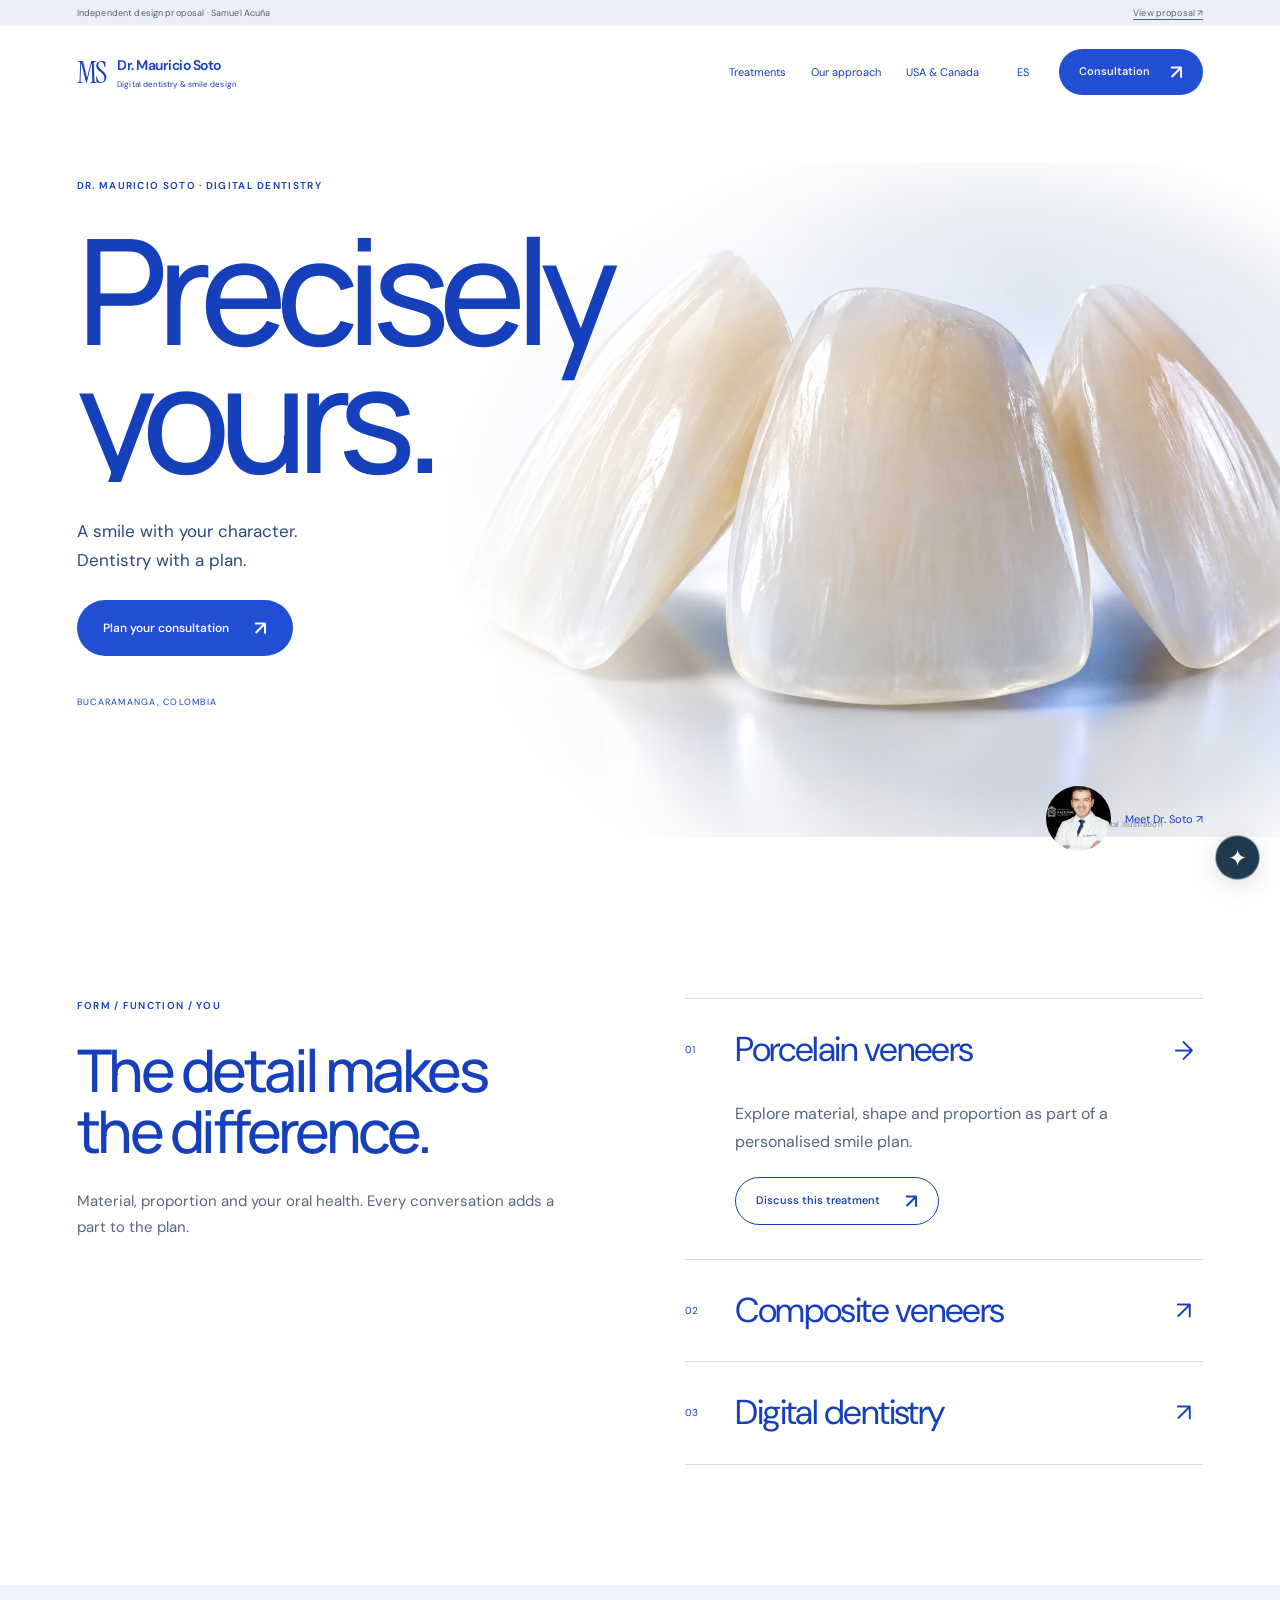
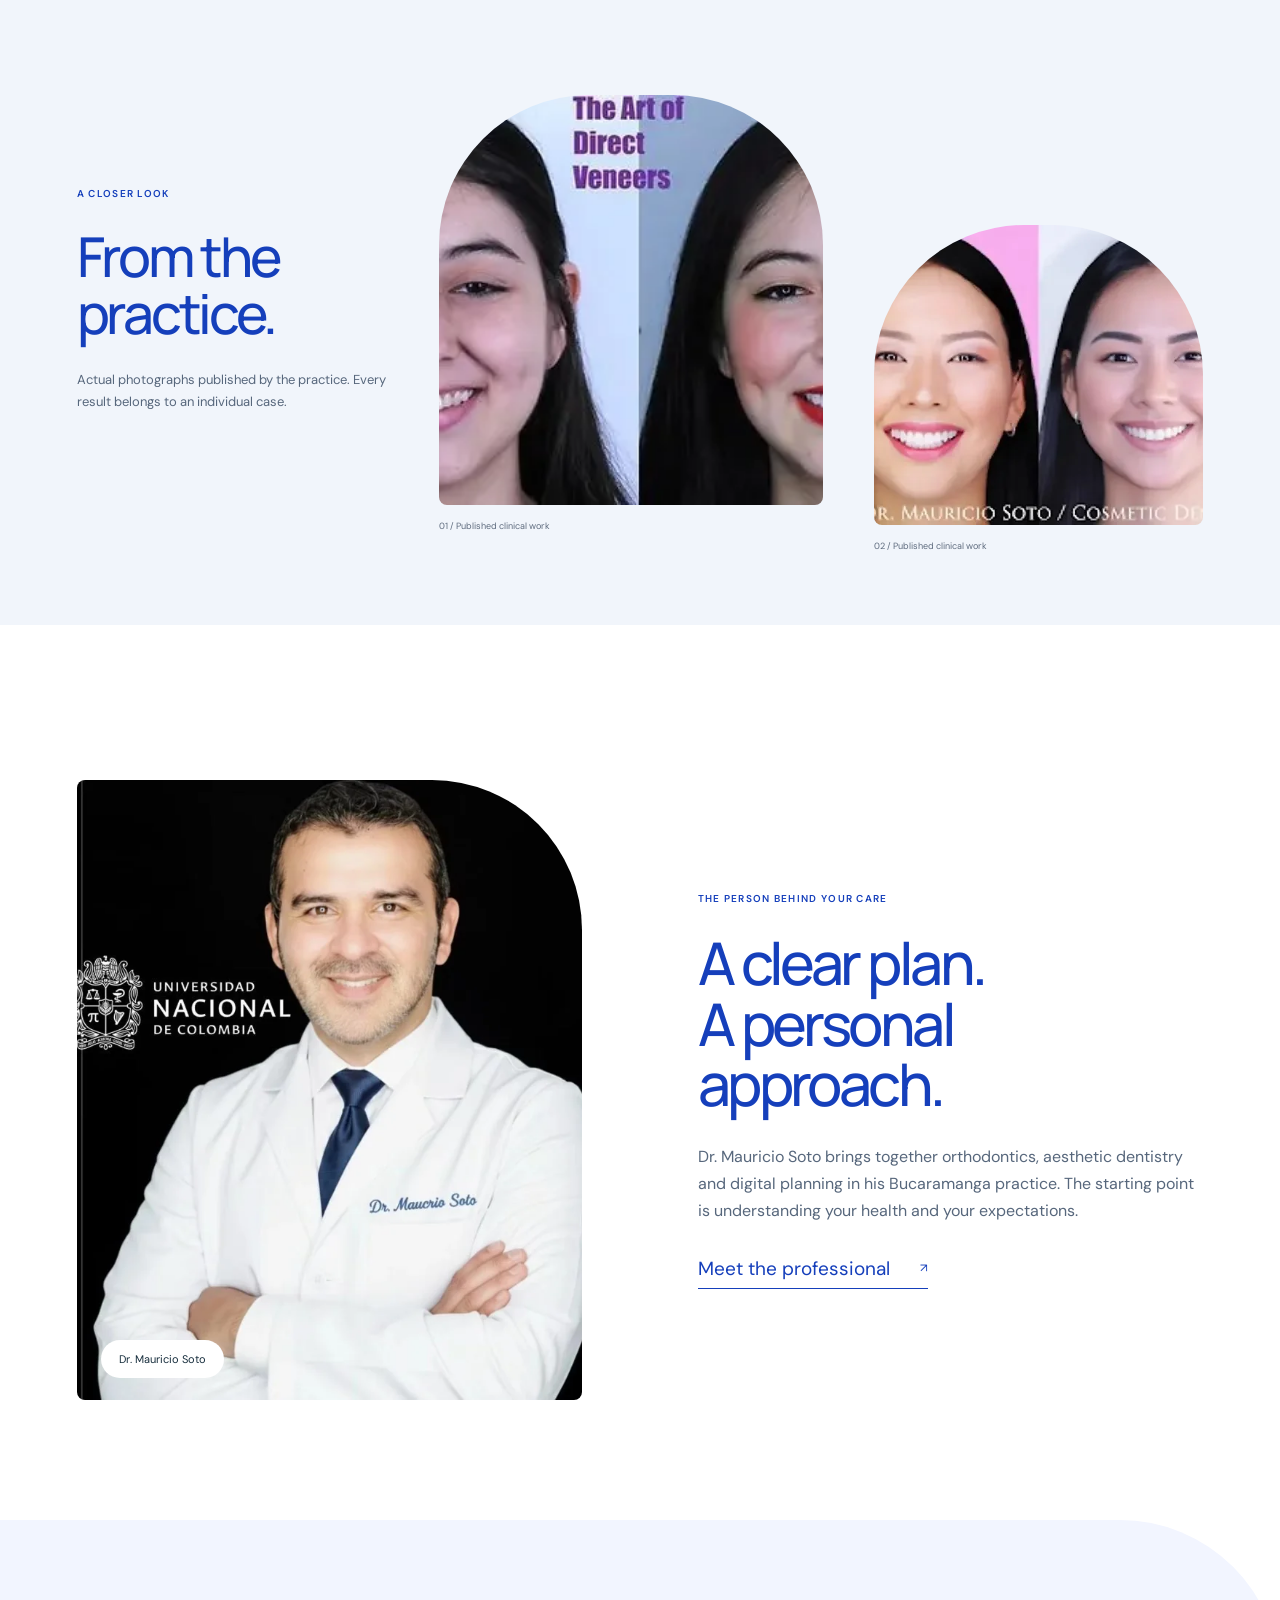
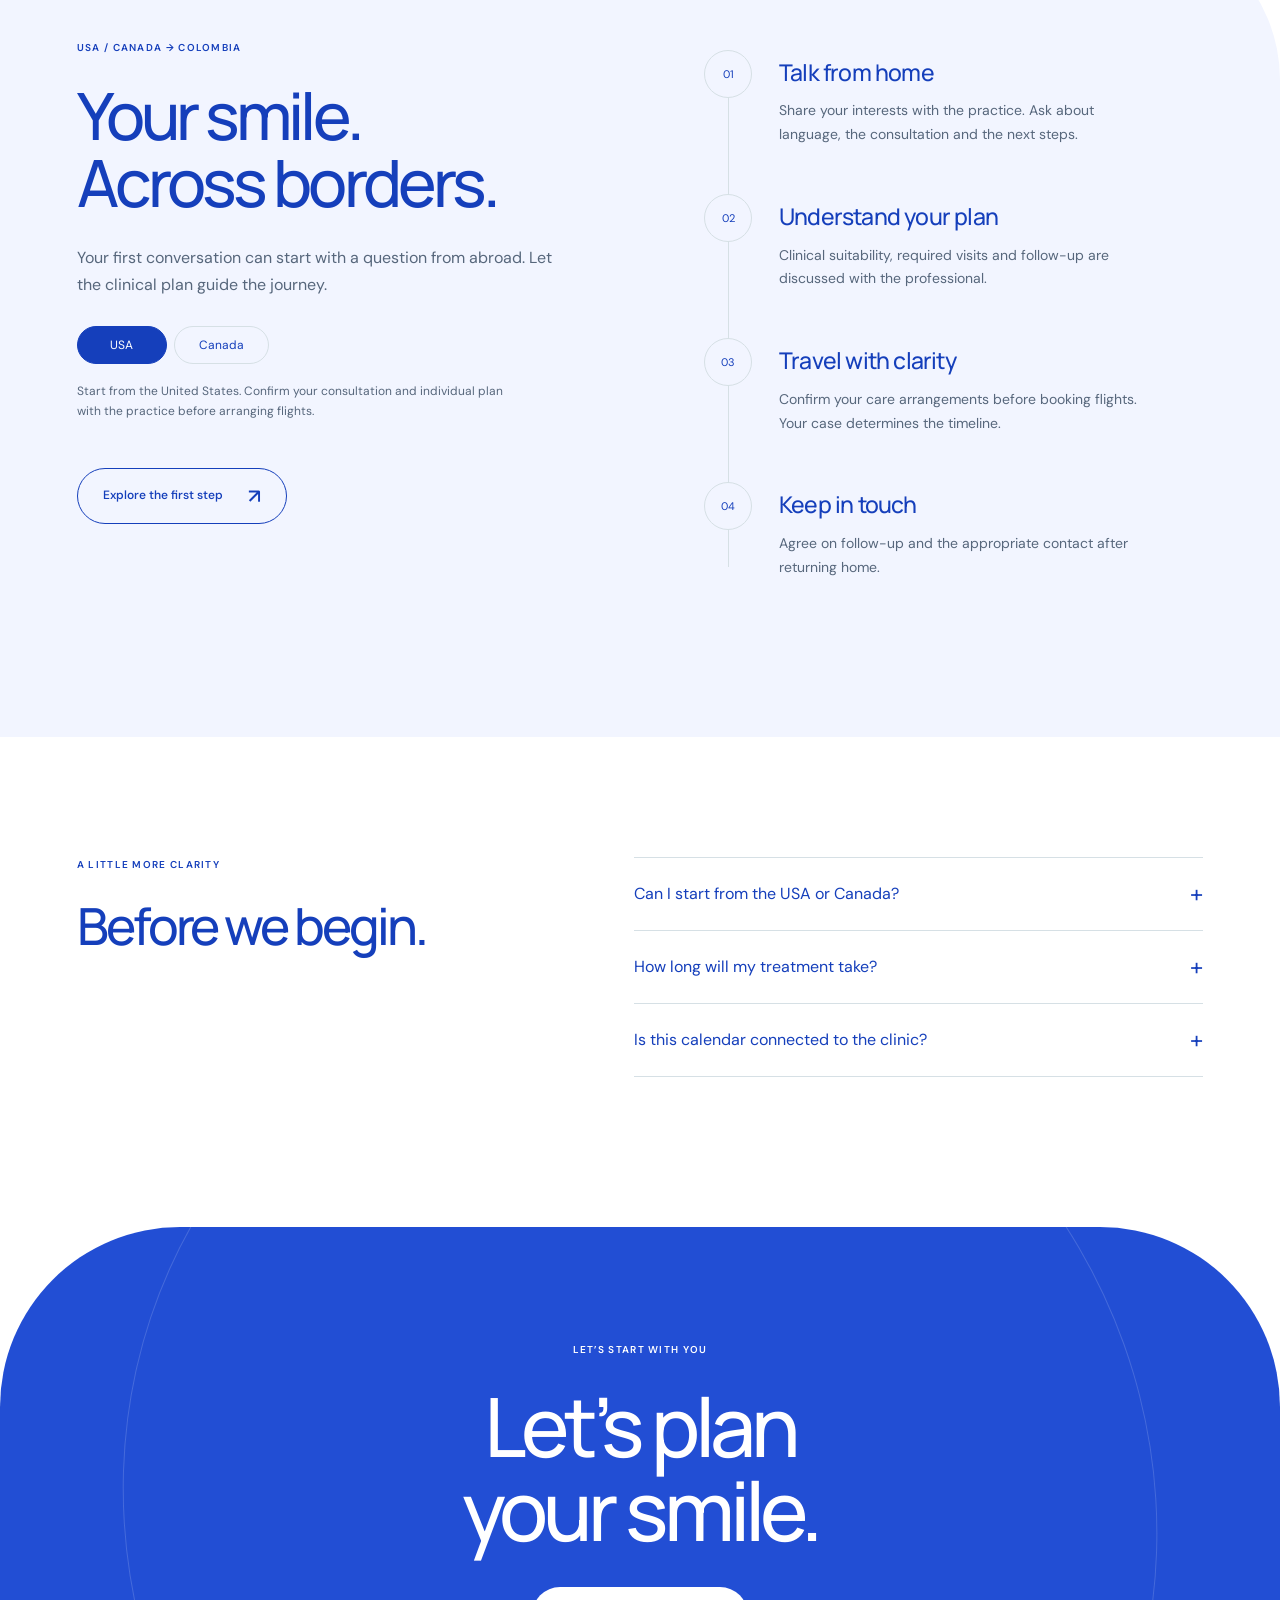
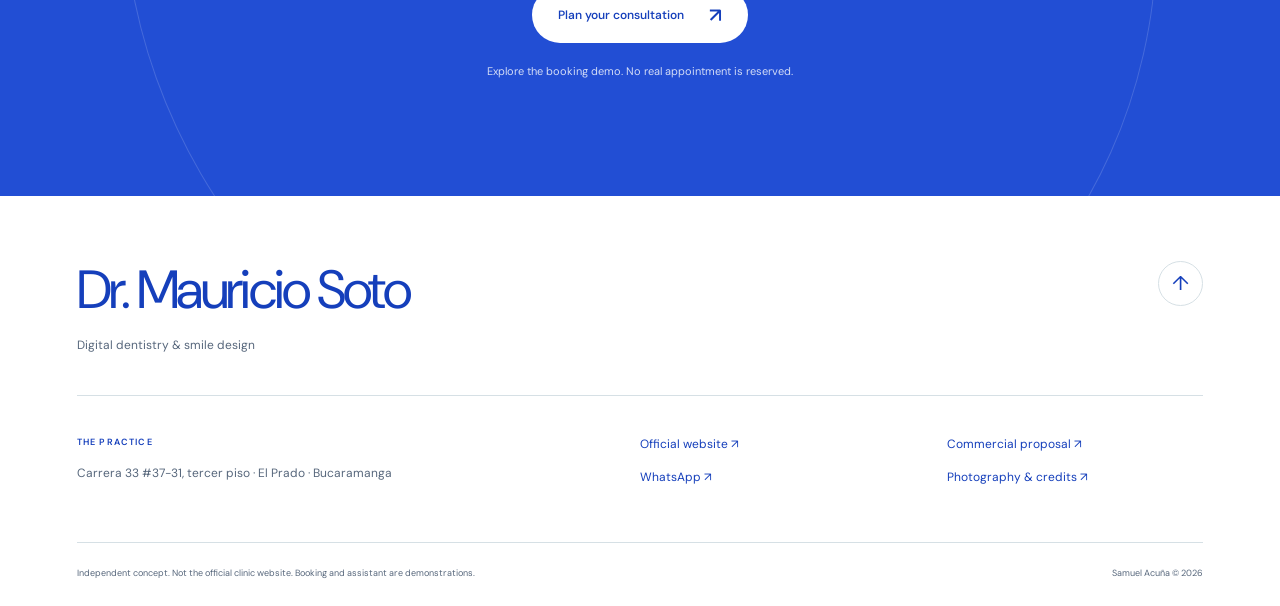
==== commit 3a6ba406: "Redesign with integrated editorial imagery, distinct layouts and responsive motion" ====
--- a/index.html
+++ b/index.html
@@ -1,14 +1,20 @@
-<!doctype html><html lang="en"><head><meta charset="utf-8"><meta name="viewport" content="width=device-width,initial-scale=1"><meta name="robots" content="noindex,nofollow"><meta name="theme-color" content="#102238"><title>Dr. Mauricio Soto | Orthodontics &amp; digital dentistry | Design proposal</title><meta name="description" content="Independent clinical website concept for Dr. Mauricio Soto. Discover the practice, treatment areas and an international-patient pathway."><link rel="stylesheet" href="style.css?v=3"><script defer src="app.js?v=3"></script></head><body class="medical drmauriciosoto"><a class="skip" href="#main">Skip to content / Ir al contenido</a><div class="progress-bar" aria-hidden="true"></div><div class="concept"><span data-en="Independent design proposal by Samuel Acuña" data-es="Propuesta de diseño independiente de Samuel Acuña">Independent design proposal by Samuel Acuña</span><a href="propuesta/"><span data-en="Commercial proposal" data-es="Propuesta comercial">Commercial proposal</span> ↗</a></div><header class="site-header"><a class="brand" href="#main"><span class="brand-mark">MS</span><span><b>Dr. Mauricio Soto</b><small><span data-en="Orthodontics &amp; digital dentistry" data-es="Ortodoncia y odontología digital">Orthodontics &amp; digital dentistry</span></small></span></a><nav class="site-nav" id="site-nav" aria-label="Main navigation"><a href="#doctor"><span data-en="The doctor" data-es="El profesional">The doctor</span></a><a href="#services"><span data-en="Treatments" data-es="Tratamientos">Treatments</span></a><a href="#international"><span data-en="USA &amp; Canada" data-es="USA y Canadá">USA &amp; Canada</span></a></nav><div class="nav-actions"><button class="lang" aria-label="Cambiar a español">ES</button><button class="btn compact" data-book><span data-en="Consultation" data-es="Valoración">Consultation</span><span aria-hidden="true">↗</span></button><button class="menu-toggle" aria-expanded="false" aria-controls="site-nav"><span data-en="Menu" data-es="Menú">Menu</span></button></div></header><main id="main"><section class="ms-hero"><div class="ms-copy"><span class="eyebrow" data-en="DR. MAURICIO SOTO · BUCARAMANGA, COLOMBIA" data-es="DR. MAURICIO SOTO · BUCARAMANGA, COLOMBIA">DR. MAURICIO SOTO · BUCARAMANGA, COLOMBIA</span><h1 data-en="Digital dentistry.
-Personal attention." data-es="Odontología digital.
-Atención personal.">Digital dentistry.
-Personal attention.</h1><p data-en="Orthodontics, veneers and a considered approach to your oral health. Start with Dr. Mauricio Soto and a plan explained around you." data-es="Ortodoncia, carillas y una mirada cuidadosa de tu salud oral. Comienza con el Dr. Mauricio Soto y un plan explicado alrededor de ti.">Orthodontics, veneers and a considered approach to your oral health. Start with Dr. Mauricio Soto and a plan explained around you.</p><div class="actions"><button class="btn " data-book><span data-en="Explore a consultation" data-es="Explorar una valoración">Explore a consultation</span><span aria-hidden="true">↗</span></button><a class="link" href="#doctor"><span data-en="Meet Dr. Soto" data-es="Conoce al Dr. Soto">Meet Dr. Soto</span> <span aria-hidden="true">↗</span></a></div><div class="ms-note"><span data-en="ORTHODONTICS" data-es="ORTODONCIA">ORTHODONTICS</span><span> / </span><span data-en="SMILE DESIGN" data-es="DISEÑO DE SONRISA">SMILE DESIGN</span><span> / </span><span data-en="DIGITAL PLANNING" data-es="PLANEACIÓN DIGITAL">DIGITAL PLANNING</span></div></div><figure class="ms-portrait"><img class="" src="assets/hero.webp" alt="Dr. Mauricio Soto — fotografía publicada por la consulta" fetchpriority=high decoding="async"><figcaption><span>Dr. Mauricio Soto</span><small><span data-en="Dentistry in Bucaramanga" data-es="Odontología en Bucaramanga">Dentistry in Bucaramanga</span></small></figcaption></figure></section><section id="services" class="section treatment-explorer ms-options"><div class="section-head reveal"><span class="eyebrow" data-en="TREATMENT AREAS" data-es="ÁREAS DE ATENCIÓN">TREATMENT AREAS</span><h2 data-en="A smile is planned.
-Not simply chosen." data-es="Una sonrisa se planea.
-No solo se elige.">A smile is planned.
-Not simply chosen.</h2></div><div class="treatment-layout"><div role="tablist" aria-label="Treatment areas" class="treatment-tabs"><button class="treatment-tab" id="treatment-0" data-treatment="0" role="tab" aria-selected="true" aria-controls="treatment-panel-0" tabindex="0"><span>01</span><span data-en="Porcelain veneers" data-es="Carillas de porcelana">Porcelain veneers</span><b aria-hidden="true">↗</b></button><button class="treatment-tab" id="treatment-1" data-treatment="1" role="tab" aria-selected="false" aria-controls="treatment-panel-1" tabindex="-1"><span>02</span><span data-en="Composite veneers" data-es="Carillas en resina">Composite veneers</span><b aria-hidden="true">↗</b></button><button class="treatment-tab" id="treatment-2" data-treatment="2" role="tab" aria-selected="false" aria-controls="treatment-panel-2" tabindex="-1"><span>03</span><span data-en="Digital dentistry" data-es="Odontología digital">Digital dentistry</span><b aria-hidden="true">↗</b></button></div><div class="treatment-panels"><article class="treatment-panel" id="treatment-panel-0" role="tabpanel" aria-labelledby="treatment-0" ><div class="treatment-image"><img class="" src="assets/case1.webp" alt="Dr. Mauricio Soto — fotografía publicada por la consulta" loading=lazy decoding="async"></div><div><span class="eyebrow" data-en="PERSONALISED ASSESSMENT" data-es="VALORACIÓN PERSONALIZADA">PERSONALISED ASSESSMENT</span><h3 data-en="Porcelain veneers" data-es="Carillas de porcelana">Porcelain veneers</h3><p data-en="Explore material, shape and proportion as part of a personalised smile plan." data-es="Explora material, forma y proporción como parte de un plan de sonrisa personalizado.">Explore material, shape and proportion as part of a personalised smile plan.</p><button class="btn " data-book><span data-en="Discuss this treatment" data-es="Consultar este tratamiento">Discuss this treatment</span><span aria-hidden="true">↗</span></button></div></article><article class="treatment-panel" id="treatment-panel-1" role="tabpanel" aria-labelledby="treatment-1" hidden><div class="treatment-image"><img class="" src="assets/case2.webp" alt="Dr. Mauricio Soto — fotografía publicada por la consulta" loading=lazy decoding="async"></div><div><span class="eyebrow" data-en="PERSONALISED ASSESSMENT" data-es="VALORACIÓN PERSONALIZADA">PERSONALISED ASSESSMENT</span><h3 data-en="Composite veneers" data-es="Carillas en resina">Composite veneers</h3><p data-en="A conversation about your goals, the available approaches and their maintenance." data-es="Una conversación sobre tus objetivos, las alternativas disponibles y su mantenimiento.">A conversation about your goals, the available approaches and their maintenance.</p><button class="btn " data-book><span data-en="Discuss this treatment" data-es="Consultar este tratamiento">Discuss this treatment</span><span aria-hidden="true">↗</span></button></div></article><article class="treatment-panel" id="treatment-panel-2" role="tabpanel" aria-labelledby="treatment-2" hidden><div class="treatment-image"><img class="" src="assets/detail.webp" alt="Dr. Mauricio Soto — fotografía publicada por la consulta" loading=lazy decoding="async"></div><div><span class="eyebrow" data-en="PERSONALISED ASSESSMENT" data-es="VALORACIÓN PERSONALIZADA">PERSONALISED ASSESSMENT</span><h3 data-en="Digital dentistry" data-es="Odontología digital">Digital dentistry</h3><p data-en="Planning and communication supported by the digital approaches presented by the practice." data-es="Planeación y comunicación apoyadas en los enfoques digitales que presenta la consulta.">Planning and communication supported by the digital approaches presented by the practice.</p><button class="btn " data-book><span data-en="Discuss this treatment" data-es="Consultar este tratamiento">Discuss this treatment</span><span aria-hidden="true">↗</span></button></div></article></div></div><p class="fine"><span data-en="Options are discussed after assessment. This website does not determine suitability for treatment." data-es="Las opciones se conversan tras una valoración. Esta web no determina la indicación de un tratamiento.">Options are discussed after assessment. This website does not determine suitability for treatment.</span></p></section><section class="ms-portfolio section"><div><span class="eyebrow" data-en="FROM THE PRACTICE" data-es="DE LA CONSULTA">FROM THE PRACTICE</span><h2 data-en="Clinical work,
-up close." data-es="Trabajo clínico,
-de cerca.">Clinical work,
-up close.</h2><p data-en="Published photographs help introduce the practice’s work. Each case requires its own clinical assessment." data-es="Las fotografías publicadas permiten conocer el trabajo de la consulta. Cada caso requiere su propia valoración clínica.">Published photographs help introduce the practice’s work. Each case requires its own clinical assessment.</p></div><div class="case-reel"><figure class="photo "><img class="" src="assets/detail.webp" alt="Dr. Mauricio Soto — fotografía publicada por la consulta" loading=lazy decoding="async"><figcaption><span data-en="Published portfolio · Individual case" data-es="Portafolio publicado · Caso individual">Published portfolio · Individual case</span></figcaption></figure><figure class="photo "><img class="" src="assets/case1.webp" alt="Dr. Mauricio Soto — fotografía publicada por la consulta" loading=lazy decoding="async"><figcaption><span data-en="Published portfolio · Individual case" data-es="Portafolio publicado · Caso individual">Published portfolio · Individual case</span></figcaption></figure><figure class="photo "><img class="" src="assets/case2.webp" alt="Dr. Mauricio Soto — fotografía publicada por la consulta" loading=lazy decoding="async"><figcaption><span data-en="Published portfolio · Individual case" data-es="Portafolio publicado · Caso individual">Published portfolio · Individual case</span></figcaption></figure></div></section><section id="doctor" class="profile section ms-profile"><div class="profile-image"><img class="" src="assets/hero.webp" alt="Dr. Mauricio Soto — fotografía publicada por la consulta" loading=lazy decoding="async"><span class="photo-name">Dr. Mauricio Soto</span></div><div class="reveal"><span class="eyebrow" data-en="MEET YOUR CLINICIAN" data-es="CONOCE AL PROFESIONAL">MEET YOUR CLINICIAN</span><h2 data-en="The professional
-behind the plan." data-es="El profesional
-detrás del plan.">The professional
-behind the plan.</h2><p data-en="Dr. Mauricio Soto brings together orthodontics and aesthetic dentistry in his Bucaramanga practice. The conversation considers your oral health, expectations and the options appropriate to your case." data-es="El Dr. Mauricio Soto reúne ortodoncia y odontología estética en su consulta de Bucaramanga. La conversación considera tu salud oral, expectativas y las alternativas apropiadas para tu caso.">Dr. Mauricio Soto brings together orthodontics and aesthetic dentistry in his Bucaramanga practice. The conversation considers your oral health, expectations and the options appropriate to your case.</p><div class="credential"><span data-en="Orthodontics · Digital dentistry · Smile design" data-es="Ortodoncia · Odontología digital · Diseño de sonrisa">Orthodontics · Digital dentistry · Smile design</span></div><a class="link" href="https://www.doctormauriciosoto.com/" target="_blank" rel="noopener"><span data-en="Read the official profile" data-es="Ver el perfil oficial">Read the official profile</span> ↗</a></div></section><section id="international" class="travel section ms-travel"><div class="travel-heading reveal"><span class="eyebrow" data-en="FOR PATIENTS IN THE USA &amp; CANADA" data-es="PARA PACIENTES EN USA Y CANADÁ">FOR PATIENTS IN THE USA &amp; CANADA</span><h2 data-en="Your care starts before you travel." data-es="Tu atención comienza antes de viajar.">Your care starts before you travel.</h2><p data-en="A conversation from abroad. A clinical plan confirmed in person. A coordinated next step." data-es="Una conversación desde el exterior. Un plan clínico confirmado de forma presencial. Un siguiente paso coordinado.">A conversation from abroad. A clinical plan confirmed in person. A coordinated next step.</p><div class="country-switch"><button class="country-btn" data-country="USA" aria-pressed="true">USA</button><button class="country-btn" data-country="Canada" aria-pressed="false"><span data-en="Canada" data-es="Canadá">Canada</span></button></div><p id="country-copy" class="country-copy" aria-live="polite"></p><button class="btn " data-book><span data-en="Explore the first conversation" data-es="Explorar la primera conversación">Explore the first conversation</span><span aria-hidden="true">↗</span></button></div><ol class="travel-steps"><li class="reveal"><span>01</span><div><h3 data-en="A first conversation" data-es="Una primera conversación">A first conversation</h3><p data-en="Contact the practice about your goals, language and country of residence." data-es="Consulta al equipo sobre tus objetivos, idioma y país de residencia.">Contact the practice about your goals, language and country of residence.</p></div></li><li class="reveal"><span>02</span><div><h3 data-en="Clinical assessment" data-es="Valoración clínica">Clinical assessment</h3><p data-en="The professional explains suitable options, required visits and follow-up." data-es="El profesional explica alternativas, visitas necesarias y seguimiento.">The professional explains suitable options, required visits and follow-up.</p></div></li><li class="reveal"><span>03</span><div><h3 data-en="Confirm before travelling" data-es="Confirmar antes de viajar">Confirm before travelling</h3><p data-en="Coordinate dates and care arrangements with the team before booking travel." data-es="Coordina fechas y atención con el equipo antes de reservar el viaje.">Coordinate dates and care arrangements with the team before booking travel.</p></div></li><li class="reveal"><span>04</span><div><h3 data-en="Stay connected" data-es="Mantener el contacto">Stay connected</h3><p data-en="Clarify the follow-up plan and who to contact after returning home." data-es="Aclara el plan de seguimiento y a quién contactar al regresar a casa.">Clarify the follow-up plan and who to contact after returning home.</p></div></li></ol></section><section class="faq section"><div><span class="eyebrow" data-en="BEFORE YOUR CONSULTATION" data-es="ANTES DE TU VALORACIÓN">BEFORE YOUR CONSULTATION</span><h2 data-en="Questions, answered." data-es="Resolvamos tus dudas.">Questions, answered.</h2></div><div><details><summary><span data-en="Can I begin from the USA or Canada?" data-es="¿Puedo comenzar desde USA o Canadá?">Can I begin from the USA or Canada?</span><span aria-hidden="true">+</span></summary><p data-en="Ask the practice about remote assessment, language and the next steps for your circumstances. The demonstration calendar is not connected to the clinic." data-es="Consulta a la práctica sobre valoración remota, idioma y pasos para tu caso. El calendario de demostración no está conectado a la clínica.">Ask the practice about remote assessment, language and the next steps for your circumstances. The demonstration calendar is not connected to the clinic.</p></details><details><summary><span data-en="How many visits will I need?" data-es="¿Cuántas visitas necesitaré?">How many visits will I need?</span><span aria-hidden="true">+</span></summary><p data-en="The clinician determines the visits and follow-up after assessing your case. Confirm this before committing to travel." data-es="El profesional determina las visitas y el seguimiento tras valorar tu caso. Confírmalo antes de comprometerte con un viaje.">The clinician determines the visits and follow-up after assessing your case. Confirm this before committing to travel.</p></details><details><summary><span data-en="What should I bring to the consultation?" data-es="¿Qué debo llevar a la consulta?">What should I bring to the consultation?</span><span aria-hidden="true">+</span></summary><p data-en="The clinical team will explain what information or records it needs through its official channels. Do not send clinical records through this concept website." data-es="El equipo clínico indicará qué información o documentos necesita a través de sus canales oficiales. No envíes historias clínicas por esta web de propuesta.">The clinical team will explain what information or records it needs through its official channels. Do not send clinical records through this concept website.</p></details></div></section><section id="consultation" class="closing reveal"><div><span class="eyebrow" data-en="YOUR NEXT STEP" data-es="TU SIGUIENTE PASO">YOUR NEXT STEP</span><h2 data-en="Start with a professional assessment." data-es="Comienza con una valoración profesional.">Start with a professional assessment.</h2></div><div><button class="btn " data-book><span data-en="Explore a consultation" data-es="Explorar una valoración">Explore a consultation</span><span aria-hidden="true">↗</span></button><p class="fine" data-en="Demonstration only. No real appointment is reserved." data-es="Solo demostración. No se reserva una cita real.">Demonstration only. No real appointment is reserved.</p></div></section></main><footer class="footer"><div><strong>Dr. Mauricio Soto</strong><p data-en="Orthodontics &amp; digital dentistry" data-es="Ortodoncia y odontología digital">Orthodontics &amp; digital dentistry</p></div><div><small><span data-en="THE PRACTICE" data-es="LA CONSULTA">THE PRACTICE</span></small><p>Carrera 33 #37-31, tercer piso · El Prado · Bucaramanga</p><a href="https://www.doctormauriciosoto.com/" target="_blank" rel="noopener"><span data-en="Official website" data-es="Sitio oficial">Official website</span> ↗</a></div><div><small><span data-en="CONTACT &amp; PROPOSAL" data-es="CONTACTO Y PROPUESTA">CONTACT &amp; PROPOSAL</span></small><a href="https://wa.me/573187080343" target="_blank" rel="noopener">WhatsApp ↗</a><a href="propuesta/"><span data-en="Proposal by Samuel Acuña" data-es="Propuesta de Samuel Acuña">Proposal by Samuel Acuña</span> ↗</a><a href="SOURCES.json"><span data-en="Sources &amp; credits" data-es="Fuentes y créditos">Sources &amp; credits</span></a></div><div class="footer-note"><span data-en="Independent commercial concept. This is not the official clinic website. Booking and assistant are demonstrations." data-es="Concepto comercial independiente. Esta no es la web oficial de la consulta. La agenda y el asistente son demostraciones.">Independent commercial concept. This is not the official clinic website. Booking and assistant are demonstrations.</span><span>Samuel Acuña · 2026</span></div></footer><dialog id="booking" aria-labelledby="booking-title"><div class="dialog-top"><span class="eyebrow" data-en="BOOKING PREVIEW · DEMO" data-es="VISTA PREVIA DE AGENDA · DEMO">BOOKING PREVIEW · DEMO</span><button class="dialog-close" data-close aria-label="Close / Cerrar">×</button></div><h2 id="booking-title" class="dialog-title" data-en="Your first conversation." data-es="Tu primera conversación.">Your first conversation.</h2><p class="dialog-help" data-en="Explore the experience. No data is sent and no real appointment is booked." data-es="Explora la experiencia. No se envían datos ni se reserva una cita real.">Explore the experience. No data is sent and no real appointment is booked.</p><form id="booking-form"><div class="form-step active"><div class="step-label">01 / 03</div><label><span data-en="What would you like to explore?" data-es="¿Qué te gustaría explorar?">What would you like to explore?</span><select id="demo-service"><option value="0" data-en="Porcelain veneers" data-es="Carillas de porcelana">Porcelain veneers</option><option value="1" data-en="Composite veneers" data-es="Carillas en resina">Composite veneers</option><option value="2" data-en="Digital dentistry" data-es="Odontología digital">Digital dentistry</option></select></label><label><span data-en="Where would you start?" data-es="¿Desde dónde comenzarías?">Where would you start?</span><select id="demo-country"><option>USA</option><option data-en="Canada" data-es="Canadá">Canada</option><option data-en="Another country" data-es="Otro país">Another country</option></select></label><div class="form-buttons"><span></span><button type="button" class="btn" data-next><span data-en="Continue" data-es="Continuar">Continue</span> →</button></div></div><div class="form-step"><div class="step-label">02 / 03 · <span data-en="ILLUSTRATIVE AVAILABILITY" data-es="DISPONIBILIDAD ILUSTRATIVA">ILLUSTRATIVE AVAILABILITY</span></div><div class="form-grid"><label><span data-en="Preferred date" data-es="Fecha preferida">Preferred date</span><input id="demo-date" type="date" required></label><label><span data-en="Preferred time" data-es="Hora preferida">Preferred time</span><select id="demo-time"><option>09:00</option><option>11:00</option><option>14:00</option><option>16:00</option></select></label></div><p class="dialog-help" data-en="Times shown in Colombia time (UTC−5). These are examples, not a live calendar." data-es="Horarios en hora de Colombia (UTC−5). Son ejemplos, no una agenda en vivo.">Times shown in Colombia time (UTC−5). These are examples, not a live calendar.</p><div class="form-buttons"><button type="button" class="btn outline" data-back>← <span data-en="Back" data-es="Atrás">Back</span></button><button type="button" class="btn" data-next><span data-en="Review" data-es="Revisar">Review</span> →</button></div></div><div class="form-step"><div class="step-label">03 / 03</div><h3 data-en="Your preview" data-es="Tu vista previa">Your preview</h3><div id="summary-content" class="booking-summary" style="white-space:pre-line"></div><p class="dialog-help" data-en="This demonstration ends here. A real implementation would connect the clinic’s approved calendar and confirmation process." data-es="Esta demostración termina aquí. Una implementación real conectaría la agenda aprobada de la clínica y su proceso de confirmación.">This demonstration ends here. A real implementation would connect the clinic’s approved calendar and confirmation process.</p><div class="form-buttons"><button type="button" class="btn outline" data-back>← <span data-en="Back" data-es="Atrás">Back</span></button><button type="submit" class="btn"><span data-en="Finish preview" data-es="Finalizar vista previa">Finish preview</span> ✓</button></div></div><p class="error" id="booking-error" role="alert"></p></form><div id="booking-success" hidden tabindex="-1"><div class="demo-success"><h3 data-en="Preview complete." data-es="Vista previa completada.">Preview complete.</h3><p data-en="No appointment has been reserved. No information was sent." data-es="No se ha reservado ninguna cita. No se envió información.">No appointment has been reserved. No information was sent.</p></div><a class="btn outline" href="https://www.doctormauriciosoto.com/" target="_blank" rel="noopener noreferrer"><span data-en="Go to official channels" data-es="Ir a los canales oficiales">Go to official channels</span> ↗</a></div></dialog>
+<!doctype html><html lang="en"><head><meta charset="utf-8"><meta name="viewport" content="width=device-width,initial-scale=1"><meta name="robots" content="noindex,nofollow"><meta name="theme-color" content="#f4f7f9"><title>Dr. Mauricio Soto | Digital dentistry &amp; smile design | Design proposal</title><link rel="stylesheet" href="style.css?v=4"><script defer src="app.js?v=4"></script></head><body class="v4 drmauriciosoto"><a class="skip" href="#main">Skip to content / Ir al contenido</a><div class="progress-bar"></div><div class="concept"><span data-en="Independent design proposal · Samuel Acuña" data-es="Propuesta de diseño independiente · Samuel Acuña">Independent design proposal · Samuel Acuña</span><a href="propuesta/"><span data-en="View proposal" data-es="Ver propuesta">View proposal</span> ↗</a></div><header class="site-header"><a class="brand" href="#main"><span class="brand-mark">MS</span><span><b>Dr. Mauricio Soto</b><small><span data-en="Digital dentistry &amp; smile design" data-es="Odontología digital y diseño de sonrisa">Digital dentistry &amp; smile design</span></small></span></a><nav id="site-nav" class="site-nav" aria-label="Main navigation"><a href="#services"><span data-en="Treatments" data-es="Tratamientos">Treatments</span></a><a href="#doctor"><span data-en="Our approach" data-es="El enfoque">Our approach</span></a><a href="#international"><span data-en="USA &amp; Canada" data-es="USA y Canadá">USA &amp; Canada</span></a></nav><div class="nav-actions"><button class="lang" aria-label="Cambiar a español">ES</button><button class="btn compact" data-book><span data-en="Consultation" data-es="Valoración">Consultation</span><span aria-hidden="true">↗</span></button><button class="menu-toggle" aria-controls="site-nav" aria-expanded="false"><span data-en="Menu" data-es="Menú">Menu</span></button></div></header><main id="main"><section class="m-hero"><div class="m-top"><span class="eyebrow" data-en="DR. MAURICIO SOTO · DIGITAL DENTISTRY" data-es="DR. MAURICIO SOTO · ODONTOLOGÍA DIGITAL">DR. MAURICIO SOTO · DIGITAL DENTISTRY</span><h1 data-en="Precisely
+yours." data-es="Precisamente
+tuya.">Precisely
+yours.</h1></div><div class="m-object"><img class="" src="assets/editorial-v4.webp" alt="Editorial image / Imagen editorial" fetchpriority=high decoding="async"><span class="media-credit"><span data-en="Conceptual dental illustration" data-es="Ilustración dental conceptual">Conceptual dental illustration</span></span></div><div class="m-intro"><p data-en="A smile with your character. Dentistry with a plan." data-es="Una sonrisa con tu carácter. Odontología con un plan.">A smile with your character. Dentistry with a plan.</p><button class="btn " data-book><span data-en="Plan your consultation" data-es="Planea tu valoración">Plan your consultation</span><span aria-hidden="true">↗</span></button><span class="location">BUCARAMANGA, COLOMBIA</span></div><a class="m-doctor-stamp" href="#doctor"><img class="" src="assets/hero.webp" alt="Dr. Mauricio Soto — fotografía de su web pública" fetchpriority=high decoding="async"><span><span data-en="Meet Dr. Soto" data-es="Conoce al Dr. Soto">Meet Dr. Soto</span> ↗</span></a></section><section id="services" class="m-services section"><div class="m-statement reveal"><span class="eyebrow" data-en="FORM / FUNCTION / YOU" data-es="FORMA / FUNCIÓN / TÚ">FORM / FUNCTION / YOU</span><h2 data-en="The detail makes
+the difference." data-es="El detalle hace
+la diferencia.">The detail makes
+the difference.</h2><p data-en="Material, proportion and your oral health. Every conversation adds a part to the plan." data-es="Material, proporción y salud oral. Cada conversación aporta una parte al plan.">Material, proportion and your oral health. Every conversation adds a part to the plan.</p></div><div class="service-rows "><details open><summary><small>01</small><span data-en="Porcelain veneers" data-es="Carillas de porcelana">Porcelain veneers</span><span>↗</span></summary><div><p data-en="Explore material, shape and proportion as part of a personalised smile plan." data-es="Explora material, forma y proporción como parte de un plan de sonrisa personalizado.">Explore material, shape and proportion as part of a personalised smile plan.</p><button class="btn outline" data-book><span data-en="Discuss this treatment" data-es="Consultar este tratamiento">Discuss this treatment</span><span aria-hidden="true">↗</span></button></div></details><details ><summary><small>02</small><span data-en="Composite veneers" data-es="Carillas en resina">Composite veneers</span><span>↗</span></summary><div><p data-en="A conversation about your goals, the available approaches and their maintenance." data-es="Una conversación sobre tus objetivos, las alternativas disponibles y su mantenimiento.">A conversation about your goals, the available approaches and their maintenance.</p><button class="btn outline" data-book><span data-en="Discuss this treatment" data-es="Consultar este tratamiento">Discuss this treatment</span><span aria-hidden="true">↗</span></button></div></details><details ><summary><small>03</small><span data-en="Digital dentistry" data-es="Odontología digital">Digital dentistry</span><span>↗</span></summary><div><p data-en="Planning and communication supported by the digital approaches presented by the practice." data-es="Planeación y comunicación apoyadas en los enfoques digitales que presenta la consulta.">Planning and communication supported by the digital approaches presented by the practice.</p><button class="btn outline" data-book><span data-en="Discuss this treatment" data-es="Consultar este tratamiento">Discuss this treatment</span><span aria-hidden="true">↗</span></button></div></details></div></section><section class="m-work section"><div><span class="eyebrow" data-en="A CLOSER LOOK" data-es="UNA MIRADA DE CERCA">A CLOSER LOOK</span><h2 data-en="From the
+practice." data-es="Desde la
+consulta.">From the
+practice.</h2><p data-en="Actual photographs published by the practice. Every result belongs to an individual case." data-es="Fotografías reales publicadas por la consulta. Cada resultado pertenece a un caso individual.">Actual photographs published by the practice. Every result belongs to an individual case.</p></div><figure class="m-case-one reveal"><img class="" src="assets/case1.webp" alt="Dr. Mauricio Soto — fotografía de su web pública" loading=lazy decoding="async"><figcaption>01 / <span data-en="Published clinical work" data-es="Trabajo clínico publicado">Published clinical work</span></figcaption></figure><figure class="m-case-two reveal"><img class="" src="assets/detail.webp" alt="Dr. Mauricio Soto — fotografía de su web pública" loading=lazy decoding="async"><figcaption>02 / <span data-en="Published clinical work" data-es="Trabajo clínico publicado">Published clinical work</span></figcaption></figure></section><section id="doctor" class="doctor section "><figure class="doctor-photo reveal"><img class="" src="assets/hero.webp" alt="Dr. Mauricio Soto — fotografía de su web pública" loading=lazy decoding="async"><figcaption>Dr. Mauricio Soto</figcaption></figure><div class="doctor-copy reveal"><span class="eyebrow" data-en="THE PERSON BEHIND YOUR CARE" data-es="LA PERSONA DETRÁS DE TU ATENCIÓN">THE PERSON BEHIND YOUR CARE</span><h2 data-en="A clear plan.
+A personal approach." data-es="Un plan claro.
+Una mirada personal.">A clear plan.
+A personal approach.</h2><p data-en="Dr. Mauricio Soto brings together orthodontics, aesthetic dentistry and digital planning in his Bucaramanga practice. The starting point is understanding your health and your expectations." data-es="El Dr. Mauricio Soto reúne ortodoncia, odontología estética y planeación digital en su consulta de Bucaramanga. El punto de partida es entender tu salud y tus expectativas.">Dr. Mauricio Soto brings together orthodontics, aesthetic dentistry and digital planning in his Bucaramanga practice. The starting point is understanding your health and your expectations.</p><a class="text-link" href="https://www.doctormauriciosoto.com/" target="_blank" rel="noopener"><span data-en="Meet the professional" data-es="Conoce al profesional">Meet the professional</span> ↗</a></div></section><section id="international" class="travel section"><div class="travel-intro reveal"><span class="eyebrow" data-en="USA / CANADA → COLOMBIA" data-es="USA / CANADA → COLOMBIA">USA / CANADA → COLOMBIA</span><h2 data-en="Your smile.
+Across borders." data-es="Tu sonrisa.
+Sin fronteras.">Your smile.
+Across borders.</h2><p data-en="Your first conversation can start with a question from abroad. Let the clinical plan guide the journey." data-es="Tu primera conversación puede empezar con una pregunta desde el exterior. Deja que el plan clínico guíe el viaje.">Your first conversation can start with a question from abroad. Let the clinical plan guide the journey.</p><div class="country-switch"><button class="country-btn" data-country="USA" aria-pressed="true">USA</button><button class="country-btn" data-country="Canada" aria-pressed="false"><span data-en="Canada" data-es="Canadá">Canada</span></button></div><p id="country-copy" aria-live="polite"></p><button class="btn outline" data-book><span data-en="Explore the first step" data-es="Explorar el primer paso">Explore the first step</span><span aria-hidden="true">↗</span></button></div><ol class="travel-path"><li class="reveal"><span class="path-number">01</span><div><h3 data-en="Talk from home" data-es="Conversa desde casa">Talk from home</h3><p data-en="Share your interests with the practice. Ask about language, the consultation and the next steps." data-es="Comparte tu interés con la consulta. Pregunta por el idioma, la valoración y los siguientes pasos.">Share your interests with the practice. Ask about language, the consultation and the next steps.</p></div></li><li class="reveal"><span class="path-number">02</span><div><h3 data-en="Understand your plan" data-es="Entiende tu plan">Understand your plan</h3><p data-en="Clinical suitability, required visits and follow-up are discussed with the professional." data-es="La indicación clínica, las visitas y el seguimiento se conversan con el profesional.">Clinical suitability, required visits and follow-up are discussed with the professional.</p></div></li><li class="reveal"><span class="path-number">03</span><div><h3 data-en="Travel with clarity" data-es="Viaja con claridad">Travel with clarity</h3><p data-en="Confirm your care arrangements before booking flights. Your case determines the timeline." data-es="Confirma tu atención antes de reservar vuelos. Tu caso determina los tiempos.">Confirm your care arrangements before booking flights. Your case determines the timeline.</p></div></li><li class="reveal"><span class="path-number">04</span><div><h3 data-en="Keep in touch" data-es="Mantén el contacto">Keep in touch</h3><p data-en="Agree on follow-up and the appropriate contact after returning home." data-es="Acuerda el seguimiento y el contacto apropiado después de regresar a casa.">Agree on follow-up and the appropriate contact after returning home.</p></div></li></ol></section><section class="faq section"><div><span class="eyebrow" data-en="A LITTLE MORE CLARITY" data-es="UN POCO MÁS DE CLARIDAD">A LITTLE MORE CLARITY</span><h2 data-en="Before we begin." data-es="Antes de comenzar.">Before we begin.</h2></div><div><details><summary><span data-en="Can I start from the USA or Canada?" data-es="¿Puedo comenzar desde USA o Canadá?">Can I start from the USA or Canada?</span><span>+</span></summary><p data-en="Ask the practice about remote consultation, language and coordination for your individual case." data-es="Consulta al equipo sobre valoración remota, idioma y coordinación para tu caso.">Ask the practice about remote consultation, language and coordination for your individual case.</p></details><details><summary><span data-en="How long will my treatment take?" data-es="¿Cuánto durará mi tratamiento?">How long will my treatment take?</span><span>+</span></summary><p data-en="Your clinician determines the plan, visits and follow-up after assessment. Confirm this before arranging travel." data-es="El profesional determina el plan, las visitas y el seguimiento tras la valoración. Confírmalo antes de organizar el viaje.">Your clinician determines the plan, visits and follow-up after assessment. Confirm this before arranging travel.</p></details><details><summary><span data-en="Is this calendar connected to the clinic?" data-es="¿Esta agenda está conectada con la clínica?">Is this calendar connected to the clinic?</span><span>+</span></summary><p data-en="This is a demonstration of the proposed experience. No appointment is booked and no data is sent. Use the official channels for real availability." data-es="Esta es una demostración de la experiencia propuesta. No se agenda una cita ni se envían datos. Usa los canales oficiales para disponibilidad real.">This is a demonstration of the proposed experience. No appointment is booked and no data is sent. Use the official channels for real availability.</p></details></div></section><section id="consultation" class="closing"><div class="reveal"><span class="eyebrow" data-en="LET’S START WITH YOU" data-es="COMENCEMOS CONTIGO">LET’S START WITH YOU</span><h2 data-en="Let’s plan
+your smile." data-es="Planeemos
+tu sonrisa.">Let’s plan
+your smile.</h2><button class="btn " data-book><span data-en="Plan your consultation" data-es="Planea tu valoración">Plan your consultation</span><span aria-hidden="true">↗</span></button><p class="fine" data-en="Explore the booking demo. No real appointment is reserved." data-es="Explora la agenda demo. No se reserva una cita real.">Explore the booking demo. No real appointment is reserved.</p></div><span class="closing-orbit" aria-hidden="true"></span></section></main><footer><div class="footer-top"><div class="footer-brand">Dr. Mauricio Soto</div><p data-en="Digital dentistry &amp; smile design" data-es="Odontología digital y diseño de sonrisa">Digital dentistry &amp; smile design</p><a class="up" href="#main" aria-label="Back to top / Volver arriba">↑</a></div><div class="footer-columns"><div><span class="eyebrow" data-en="THE PRACTICE" data-es="LA CONSULTA">THE PRACTICE</span><p>Carrera 33 #37-31, tercer piso · El Prado · Bucaramanga</p></div><div><a href="https://www.doctormauriciosoto.com/" target="_blank" rel="noopener"><span data-en="Official website" data-es="Sitio oficial">Official website</span> ↗</a><a href="https://wa.me/573187080343" target="_blank" rel="noopener">WhatsApp ↗</a></div><div><a href="propuesta/"><span data-en="Commercial proposal" data-es="Propuesta comercial">Commercial proposal</span> ↗</a><a href="credits.html"><span data-en="Photography &amp; credits" data-es="Fotografía y créditos">Photography &amp; credits</span> ↗</a></div></div><div class="footer-note"><span data-en="Independent concept. Not the official clinic website. Booking and assistant are demonstrations." data-es="Concepto independiente. No es el sitio oficial de la consulta. Agenda y asistente de demostración.">Independent concept. Not the official clinic website. Booking and assistant are demonstrations.</span><span>Samuel Acuña © 2026</span></div></footer><dialog id="booking" aria-labelledby="booking-title"><div class="dialog-top"><span class="eyebrow" data-en="BOOKING PREVIEW · DEMO" data-es="VISTA PREVIA DE AGENDA · DEMO">BOOKING PREVIEW · DEMO</span><button class="dialog-close" data-close aria-label="Close / Cerrar">×</button></div><h2 id="booking-title" class="dialog-title" data-en="Your first conversation." data-es="Tu primera conversación.">Your first conversation.</h2><p class="dialog-help" data-en="Explore the experience. No data is sent and no real appointment is booked." data-es="Explora la experiencia. No se envían datos ni se reserva una cita real.">Explore the experience. No data is sent and no real appointment is booked.</p><form id="booking-form"><div class="form-step active"><div class="step-label">01 / 03</div><label><span data-en="What would you like to explore?" data-es="¿Qué te gustaría explorar?">What would you like to explore?</span><select id="demo-service"><option value="0" data-en="Porcelain veneers" data-es="Carillas de porcelana">Porcelain veneers</option><option value="1" data-en="Composite veneers" data-es="Carillas en resina">Composite veneers</option><option value="2" data-en="Digital dentistry" data-es="Odontología digital">Digital dentistry</option></select></label><label><span data-en="Where would you start?" data-es="¿Desde dónde comenzarías?">Where would you start?</span><select id="demo-country"><option>USA</option><option data-en="Canada" data-es="Canadá">Canada</option><option data-en="Another country" data-es="Otro país">Another country</option></select></label><div class="form-buttons"><span></span><button type="button" class="btn" data-next><span data-en="Continue" data-es="Continuar">Continue</span> →</button></div></div><div class="form-step"><div class="step-label">02 / 03 · <span data-en="ILLUSTRATIVE AVAILABILITY" data-es="DISPONIBILIDAD ILUSTRATIVA">ILLUSTRATIVE AVAILABILITY</span></div><div class="form-grid"><label><span data-en="Preferred date" data-es="Fecha preferida">Preferred date</span><input id="demo-date" type="date" required></label><label><span data-en="Preferred time" data-es="Hora preferida">Preferred time</span><select id="demo-time"><option>09:00</option><option>11:00</option><option>14:00</option><option>16:00</option></select></label></div><p class="dialog-help" data-en="Times shown in Colombia time (UTC−5). These are examples, not a live calendar." data-es="Horarios en hora de Colombia (UTC−5). Son ejemplos, no una agenda en vivo.">Times shown in Colombia time (UTC−5). These are examples, not a live calendar.</p><div class="form-buttons"><button type="button" class="btn outline" data-back>← <span data-en="Back" data-es="Atrás">Back</span></button><button type="button" class="btn" data-next><span data-en="Review" data-es="Revisar">Review</span> →</button></div></div><div class="form-step"><div class="step-label">03 / 03</div><h3 data-en="Your preview" data-es="Tu vista previa">Your preview</h3><div id="summary-content" class="booking-summary" style="white-space:pre-line"></div><p class="dialog-help" data-en="This demonstration ends here. A real implementation would connect the clinic’s approved calendar and confirmation process." data-es="Esta demostración termina aquí. Una implementación real conectaría la agenda aprobada de la clínica y su proceso de confirmación.">This demonstration ends here. A real implementation would connect the clinic’s approved calendar and confirmation process.</p><div class="form-buttons"><button type="button" class="btn outline" data-back>← <span data-en="Back" data-es="Atrás">Back</span></button><button type="submit" class="btn"><span data-en="Finish preview" data-es="Finalizar vista previa">Finish preview</span> ✓</button></div></div><p class="error" id="booking-error" role="alert"></p></form><div id="booking-success" hidden tabindex="-1"><div class="demo-success"><h3 data-en="Preview complete." data-es="Vista previa completada.">Preview complete.</h3><p data-en="No appointment has been reserved. No information was sent." data-es="No se ha reservado ninguna cita. No se envió información.">No appointment has been reserved. No information was sent.</p></div><a class="btn outline" href="https://www.doctormauriciosoto.com/" target="_blank" rel="noopener noreferrer"><span data-en="Go to official channels" data-es="Ir a los canales oficiales">Go to official channels</span> ↗</a></div></dialog>
 <button class="assistant-launch" data-assistant aria-label="Explore demo assistant / Explorar asistente demo">✦</button><dialog id="assistant" aria-labelledby="assistant-title"><div class="dialog-top"><span class="eyebrow" data-en="ADMINISTRATIVE ASSISTANT · DEMO" data-es="ASISTENTE ADMINISTRATIVO · DEMO">ADMINISTRATIVE ASSISTANT · DEMO</span><button class="dialog-close" data-close aria-label="Close / Cerrar">×</button></div><h2 id="assistant-title" class="dialog-title" data-en="How can we orient you?" data-es="¿Cómo podemos orientarte?">How can we orient you?</h2><div id="bot-response" class="bot-response" aria-live="polite"></div><div class="bot-questions"><button data-topic="travel"><span data-en="Travelling to Colombia" data-es="Viajar a Colombia">Travelling to Colombia</span></button><button data-topic="appointments"><span data-en="Appointments" data-es="Citas">Appointments</span></button><button data-topic="services"><span data-en="Service areas" data-es="Áreas de atención">Service areas</span></button><button data-topic="human"><span data-en="Speak with the team" data-es="Hablar con el equipo">Speak with the team</span></button></div><p class="dialog-help" data-en="Demonstration with prepared responses. It does not provide medical advice or replace a clinical assessment." data-es="Demostración con respuestas preparadas. No ofrece consejo médico ni reemplaza una valoración clínica.">Demonstration with prepared responses. It does not provide medical advice or replace a clinical assessment.</p></dialog><script>window.SITE={"name": "Dr. Mauricio Soto", "services": [["Porcelain veneers", "Carillas de porcelana", "Explore material, shape and proportion as part of a personalised smile plan.", "Explora material, forma y proporción como parte de un plan de sonrisa personalizado."], ["Composite veneers", "Carillas en resina", "A conversation about your goals, the available approaches and their maintenance.", "Una conversación sobre tus objetivos, las alternativas disponibles y su mantenimiento."], ["Digital dentistry", "Odontología digital", "Planning and communication supported by the digital approaches presented by the practice.", "Planeación y comunicación apoyadas en los enfoques digitales que presenta la consulta."]]};</script></body></html>
--- a/style.css
+++ b/style.css
@@ -1,32 +1,35 @@
-@import url('https://fonts.googleapis.com/css2?family=DM+Sans:wght@400;450;500;550;600;650;700&family=Manrope:wght@400;450;500;550;600;650;700;750&display=swap');
-:root{--ink:#102238;--muted:#617081;--paper:#fff;--wash:#f1f5f8;--accent:#265cb8;--line:#d9e1e8;--radius:4px;--gutter:clamp(24px,5.5vw,100px)}*{box-sizing:border-box}html{scroll-behavior:smooth;scroll-padding-top:100px}body{margin:0;font-family:'DM Sans',Arial,sans-serif;color:var(--ink);background:var(--paper);-webkit-font-smoothing:antialiased}button,input,select{font:inherit}button,a{-webkit-tap-highlight-color:transparent}button{cursor:pointer}button{color:inherit}a{color:inherit;text-decoration:none}img{display:block;width:100%;height:100%;object-fit:cover}figure{margin:0}h1,h2,h3,p{margin:0}h1,h2{font-family:'Manrope',Arial,sans-serif;font-weight:500;letter-spacing:-.055em;line-height:1.08;white-space:pre-line;text-wrap:balance}h1{font-size:clamp(45px,5.2vw,80px)}h2{font-size:clamp(32px,3.5vw,54px)}h3{font-size:22px;font-weight:500;letter-spacing:-.025em;line-height:1.25}p{font-size:16px;line-height:1.75;color:var(--muted)}p+p{margin-top:20px}button,a,input,summary,select{outline-offset:5px}button:focus-visible,a:focus-visible,input:focus-visible,summary:focus-visible,select:focus-visible{outline:3px solid #478fff}button{border-radius:0}::selection{background:#b7d7f6;color:#071525}.skip{position:fixed;top:-100px;left:20px;background:#fff;color:#000;z-index:100;padding:15px}.skip:focus{top:20px}.concept{min-height:28px;display:flex;justify-content:space-between;padding:7px var(--gutter);font-size:9px;letter-spacing:.025em;background:#eaf0f4;color:#52616e;gap:14px}.concept a{text-decoration:underline;text-underline-offset:3px}.site-header{position:sticky;top:0;z-index:30;min-height:91px;padding:20px var(--gutter);display:flex;align-items:center;gap:30px;border-bottom:1px solid var(--line);background:#ffffffee;backdrop-filter:blur(16px)}.brand{display:flex;gap:12px;align-items:center;flex:1;min-width:230px}.brand-mark{border:1px solid currentColor;width:42px;height:42px;display:grid;place-items:center;border-radius:50%;font-family:'Manrope',Arial;font-size:17px;flex-shrink:0}.brand b{display:block;font-weight:600;font-size:15px;letter-spacing:-.025em}.brand small{display:block;font-size:8px;letter-spacing:.035em;margin-top:5px}.site-nav{display:flex;gap:25px;align-items:center;font-size:11px;white-space:nowrap}.site-nav a{position:relative}.site-nav a:after{content:'';position:absolute;bottom:-7px;height:1px;background:currentColor;left:0;right:100%;transition:right .3s}.site-nav a:hover:after{right:0}.nav-actions{display:flex;align-items:center;gap:18px}.lang{border:0;background:none;font-size:11px;padding:12px 0}.menu-toggle{display:none}.btn{display:inline-flex;align-items:center;justify-content:space-between;gap:28px;min-height:52px;padding:17px 23px;border:1px solid var(--accent);background:var(--accent);color:#fff;border-radius:var(--radius);font-size:12px;font-weight:500;line-height:1.3;transition:transform .25s,box-shadow .25s,background .25s}.btn:hover{transform:translateY(-3px);box-shadow:0 8px 22px #081f3920}.btn>span:last-child{font-size:18px}.btn.compact{font-size:11px;min-height:42px;padding:11px 15px;gap:24px}.btn.outline{background:transparent;color:var(--ink);border-color:var(--line)}.link{font-size:12px;display:inline-block;padding:12px 0;border-bottom:1px solid currentColor}.eyebrow{display:block;font-size:10px;letter-spacing:.13em;line-height:1.6;font-weight:550;margin-bottom:23px;text-transform:uppercase}.actions{display:flex;gap:28px;align-items:center;flex-wrap:wrap}.section{padding:100px var(--gutter)}.section-head{margin-bottom:45px;max-width:850px}.section-head p{max-width:570px;margin-top:26px}.fine{font-size:11px!important;line-height:1.65!important}.photo{overflow:hidden}.photo img{height:360px;transition:transform .8s}.photo:hover img{transform:scale(1.025)}figcaption{font-size:10px;line-height:1.4}.progress-bar{position:fixed;top:0;left:0;right:0;z-index:60;height:2px;transform-origin:left;background:var(--accent);pointer-events:none}.profile{display:grid;grid-template-columns:.85fr 1fr;gap:90px;align-items:center}.profile-image{position:relative;height:600px;overflow:hidden;background:var(--wash)}.profile-image img{object-position:center 30%}.photo-name{position:absolute;bottom:25px;left:25px;padding:13px 18px;background:#fff;color:#172433;font-size:12px}.profile h2{margin-bottom:28px}.credential{font-size:12px;border-left:2px solid var(--accent);padding-left:18px;margin:32px 0 20px;line-height:1.7}.treatment-layout{display:grid;grid-template-columns:.8fr 2fr;gap:45px;align-items:start}.treatment-tab{display:flex;width:100%;align-items:center;gap:18px;text-align:left;padding:25px 0;border:0;border-bottom:1px solid var(--line);background:transparent;font-size:18px;line-height:1.3}.treatment-tab>span:first-child{font-size:10px;color:var(--muted)}.treatment-tab b{font-weight:400;margin-left:auto}.treatment-tab[aria-selected=true]{color:var(--accent)}.treatment-tab[aria-selected=true] b{transform:rotate(45deg)}.treatment-panel{display:grid;grid-template-columns:1fr 1fr;min-height:430px;background:var(--wash)}.treatment-image{min-width:0;min-height:430px;overflow:hidden}.treatment-image img{object-position:center}.treatment-panel>div:last-child{padding:40px 32px;align-self:center}.treatment-panel h3{font-size:30px;margin-bottom:23px}.treatment-panel p{font-size:14px}.treatment-panel .eyebrow{font-size:8px}.treatment-panel .btn{margin-top:30px;font-size:11px;padding:14px 18px}.treatment-explorer>.fine{margin-top:25px}.treatment-panel:not([hidden]){animation:panelIn .5s both}.travel{display:grid;grid-template-columns:1fr 1fr;gap:100px;background:var(--wash)}.travel-heading p{margin-top:25px}.travel-heading>.btn{margin-top:28px}.country-switch{display:flex;gap:10px;margin-top:30px}.country-btn{background:transparent;border:1px solid var(--line);border-radius:30px;padding:10px 20px;font-size:12px}.country-btn[aria-pressed=true]{background:var(--ink);color:#fff;border-color:var(--ink)}.country-copy{font-size:13px;min-height:68px}.travel-steps{list-style:none;padding:0;margin:0}.travel-steps li{display:grid;grid-template-columns:50px 1fr;gap:20px;padding:30px 0;border-bottom:1px solid var(--line)}.travel-steps li:first-child{padding-top:0}.travel-steps li>span{border:1px solid var(--line);height:38px;width:38px;display:grid;place-items:center;border-radius:50%;font-size:11px}.travel-steps h3{font-size:21px;margin-bottom:12px}.travel-steps p{font-size:14px}.faq{display:grid;grid-template-columns:1fr 1.2fr;gap:100px}.faq details{border-bottom:1px solid var(--line);padding:23px 0}.faq details:first-child{padding-top:0}.faq summary{font-size:16px;line-height:1.6;cursor:pointer;display:flex;justify-content:space-between;gap:20px;list-style:none}.faq summary::-webkit-details-marker{display:none}.faq summary>span:last-child{font-size:22px;font-weight:400}.faq details[open] summary>span:last-child{transform:rotate(45deg)}.faq details p{font-size:14px;margin-top:22px}.closing{display:flex;justify-content:space-between;gap:70px;align-items:center;padding:70px var(--gutter);background:var(--ink);color:white}.closing h2{max-width:650px}.closing .fine{color:#bac8d4;max-width:260px;margin-top:16px}.closing .btn{background:#fff;border-color:#fff;color:var(--ink)}.footer{display:grid;grid-template-columns:1.1fr 1fr .9fr;gap:50px;padding:60px var(--gutter) 25px;background:#f6f8fa}.footer strong{font-size:23px;letter-spacing:-.03em;font-weight:500}.footer p{font-size:12px;max-width:290px;margin-top:16px}.footer small{font-size:9px;letter-spacing:.1em;display:block;margin-bottom:20px}.footer a{font-size:12px;display:block;margin-top:14px}.footer-note{grid-column:1/-1;border-top:1px solid var(--line);padding-top:22px;font-size:9px;display:flex;justify-content:space-between;gap:40px;color:var(--muted);line-height:1.5}.footer-note>span:last-child{white-space:nowrap}.comparison-section .section-head{max-width:none;display:grid;grid-template-columns:1fr 1fr;gap:12px 70px}.comparison-section .eyebrow{grid-column:1/-1}.comparison-section .section-head p{margin:0;font-size:14px}.comparison{position:relative;height:500px;max-width:1100px;margin:auto;background:#d9e1e8;overflow:hidden}.compare-base,.compare-overlay{position:absolute;inset:0}.compare-overlay{clip-path:inset(0 calc(100% - var(--compare)) 0 0)}.compare-handle{position:absolute;left:var(--compare);top:0;bottom:0;width:2px;background:white;display:flex;align-items:center;justify-content:center;pointer-events:none;font-size:0}.compare-handle:after{content:'↔';background:white;color:#152b42;border-radius:50%;width:48px;height:48px;display:grid;place-items:center;position:absolute;font-size:20px;box-shadow:0 2px 20px #0002}.compare-label{position:absolute;bottom:20px;padding:9px 14px;background:white;font-size:11px;color:#132b42;pointer-events:none}.compare-label.before{left:20px}.compare-label.after{right:20px}.comparison input{position:absolute;inset:0;width:100%;height:100%;margin:0;opacity:0;cursor:ew-resize}.comparison:focus-within{outline:3px solid #478fff;outline-offset:5px}.js-motion .reveal{opacity:0;transform:translateY(25px);transition:opacity .75s,transform .75s}.js-motion .reveal.seen{opacity:1;transform:translateY(0)}
-/* Mauricio: crisp clinical white, cobalt decisions, black portrait. */
-.drmauriciosoto{--accent:#225dc6;--ink:#15232f;--wash:#f2f5fa}.ms-hero{display:grid;grid-template-columns:1.12fr .88fr;gap:70px;padding:55px var(--gutter) 60px;align-items:center}.ms-copy h1{font-size:clamp(48px,5.4vw,86px)}.ms-copy>p{max-width:450px;margin:28px 0 35px}.ms-note{border-top:1px solid var(--line);margin-top:45px;padding-top:21px;font-size:8px;letter-spacing:.07em;line-height:1.8}.ms-note>span{padding-right:9px}.ms-portrait{height:570px;background:#08090c;position:relative;overflow:hidden}.ms-portrait img{object-position:center 25%}.ms-portrait figcaption{position:absolute;bottom:0;left:0;right:0;background:#0f1922dc;color:white;padding:20px 24px;display:flex;align-items:center;justify-content:space-between;gap:12px}.ms-portrait figcaption>span{font-size:14px}.ms-portrait small{font-size:9px}.ms-options{border-top:1px solid var(--line)}.ms-options .section-head{margin-bottom:45px}.ms-options .treatment-image{height:430px;min-height:0}.ms-options .treatment-image img{object-fit:contain;background:#101010}.ms-portfolio{background:var(--ink);color:white;display:grid;grid-template-columns:.7fr 1.5fr;gap:55px;overflow:hidden}.ms-portfolio p{color:#c1cbd4;font-size:14px;margin-top:25px}.case-reel{display:flex;gap:18px;overflow-x:auto;scroll-snap-type:x mandatory;scrollbar-color:#8394a3 #273541;padding-bottom:20px}.case-reel .photo{min-width:78%;scroll-snap-align:start}.case-reel img{height:360px;object-fit:contain;background:#080b0f}.case-reel figcaption{padding-top:15px;color:#b5c2ce}.ms-profile{padding-top:120px;padding-bottom:120px}.ms-profile .profile-image{height:520px;background:#08090c}.ms-profile .profile-image img{object-fit:contain}.ms-travel{background:#edf3fc}
-/* Silvia: bright photographic consultation and two explicit care routes. */
-.drasilviahoyos{--accent:#734b5a;--ink:#26282c;--muted:#6e6b70;--wash:#f6f3f5;--line:#e0dadd;--radius:30px}.drasilviahoyos .brand-mark{border-radius:12px;border-color:#b5a6ac}.sh-hero{position:relative;min-height:640px;background:#f6f7f7;isolation:isolate;overflow:hidden}.sh-background{position:absolute;inset:0;z-index:-1;object-position:center}.sh-copy{padding:90px 0 100px var(--gutter);max-width:52%;}.sh-copy h1{font-size:clamp(48px,4.6vw,73px)}.sh-copy p{max-width:440px;font-size:15px;margin:28px 0 32px}.sh-copy>.link{display:block;width:max-content;margin-top:22px}.sh-signature{position:absolute;right:var(--gutter);bottom:35px;display:flex;flex-direction:column;background:#ffffffdf;padding:17px 23px;border-radius:4px;font-size:10px;gap:8px}.sh-signature>span:first-child{font-size:21px;font-family:'Manrope'}.sh-paths{display:grid;grid-template-columns:1fr 1fr;margin:0 var(--gutter);position:relative}.sh-paths a{position:relative;background:#f1eaee;padding:35px 42px;border-right:1px solid white;transition:background .3s}.sh-paths a:last-child{background:#e8edef}.sh-paths a:hover{background:#ded5dc}.sh-paths small{display:block;font-size:10px;margin-bottom:15px}.sh-paths h2{font-size:36px;margin-bottom:14px}.sh-paths a>span{font-size:13px}.sh-paths b{position:absolute;right:35px;bottom:30px;font-weight:400;font-size:28px}.sh-doctor{display:grid;grid-template-columns:1fr 1fr;gap:100px;align-items:center}.sh-doctor h2{margin-bottom:30px}.sh-doctor .link{margin-top:24px}.sh-clinical{height:530px;position:relative;border-radius:160px 160px 6px 6px;overflow:hidden}.sh-clinical>span{position:absolute;bottom:25px;left:25px;background:white;padding:12px 18px;font-size:10px}.sh-options{background:#f6f3f5}.sh-options .treatment-layout{grid-template-columns:1fr;gap:32px}.sh-options .treatment-tabs{display:flex;gap:28px}.sh-options .treatment-tab{flex:1;border-top:1px solid var(--line);border-bottom:1px solid var(--line);padding:24px 15px;font-size:17px}.sh-options .treatment-tab[aria-selected=true]{background:#fff;border-color:#735767}.sh-options .treatment-panel{grid-template-columns:1.1fr 1fr;background:white;min-height:460px}.sh-options .treatment-image{height:460px}.sh-options .treatment-image img{object-position:75% center}.sh-options .treatment-panel>div:last-child{padding:50px 65px}.sh-options .treatment-panel h3{font-size:38px}.sh-space{display:grid;grid-template-columns:1.1fr 1fr;background:#f5f7f7}.sh-space>div:first-child{height:620px}.sh-space>div:last-child{padding:75px 65px;align-self:center}.sh-space p{margin:28px 0}.sh-travel{background:white}.drasilviahoyos .closing{background:#4e3c47}.drasilviahoyos .footer{background:#f5f2f4}
-/* Gregory: navy clinical introduction with a credential band and treatment rail. */
-.drgregorycamacho{--ink:#11273b;--accent:#236b8b;--wash:#edf3f6;--line:#cfdde3;--radius:3px}.gc-hero{display:grid;grid-template-columns:1fr 1fr;background:#0d2437;color:white;min-height:620px}.gc-copy{padding:80px 50px 60px var(--gutter)}.gc-copy h1{font-size:clamp(44px,4.8vw,75px)}.gc-copy p{color:#b4cad7;margin:27px 0 33px;max-width:430px}.gc-copy .btn{background:#f5f8fa;border-color:#f5f8fa;color:#142e43}.gc-photo{position:relative;overflow:hidden}.gc-photo>img{object-position:40% 28%}.gc-caption{position:absolute;bottom:0;left:0;right:0;display:flex;justify-content:space-between;padding:25px 30px;background:#122b3bd9;font-size:11px}.gc-location{margin-top:55px;display:flex;gap:50px;font-size:9px;letter-spacing:.07em;text-transform:uppercase;color:#acc3d3}.gc-credentials{display:grid;grid-template-columns:1.15fr .8fr 1fr;gap:55px;padding:36px var(--gutter);border-bottom:1px solid var(--line);align-items:center}.gc-credentials h2{font-size:22px;letter-spacing:-.03em}.gc-credentials .eyebrow{font-size:8px;margin-bottom:10px}.gc-credentials h3{font-size:15px;line-height:1.5}.gc-credentials p{font-size:12px;margin-top:8px}.gc-options .treatment-layout{grid-template-columns:.65fr 1.5fr}.gc-options .treatment-panel{grid-template-columns:1fr;position:relative}.gc-options .treatment-image{height:380px;min-height:0}.gc-options .treatment-panel>div:last-child{padding:32px;display:grid;grid-template-columns:1fr 1fr;gap:14px 30px}.gc-options .treatment-panel .eyebrow{grid-column:1/-1;margin:0}.gc-options .treatment-panel h3{margin:0}.gc-options .treatment-panel .btn{margin:10px 0 0;justify-self:start}.gc-case{background:#f0f4f7}.gc-case .comparison{height:530px}.gc-case .comparison img{object-fit:contain;background:#162838}.gc-work{display:grid;grid-template-columns:.85fr 1fr;gap:100px;align-items:center}.gc-work>div:first-child{height:550px}.gc-work p{margin:30px 0}.gc-travel{background:#102b3f;color:white;--muted:#b9cbd8;--line:#395063}.gc-travel .country-btn[aria-pressed=true]{background:white;color:#102b3f;border-color:white}.gc-travel .btn{background:#fff;color:#142e43;border-color:white}.gc-travel .country-btn{color:white}.drgregorycamacho .closing{background:#dce9ef;color:#122b40}.drgregorycamacho .closing .fine{color:#4c6575}.drgregorycamacho .closing .btn{background:#122b40;color:white}
-/* Quiceno: a clinical chapter document, with a persistent left guide. */
-.drluisfelipequiceno{--accent:#205d5a;--ink:#15312f;--muted:#637571;--wash:#edf4f1;--line:#d3dfda;--gutter:clamp(25px,4.2vw,65px)}.drluisfelipequiceno .site-header{gap:20px}.drluisfelipequiceno .site-nav{gap:18px}.q-rail{position:sticky;top:125px;float:left;width:210px;padding:45px 25px;display:flex;flex-direction:column;gap:29px;font-size:11px}.q-rail>span{font-size:8px;letter-spacing:.09em;line-height:1.8;color:var(--muted);margin-bottom:12px}.q-rail a{padding-bottom:13px;border-bottom:1px solid var(--line)}.q-content{margin-left:210px;border-left:1px solid var(--line)}.q-hero{display:grid;grid-template-columns:1fr .85fr;gap:35px;padding:55px var(--gutter);align-items:center}.q-hero h1{font-size:clamp(40px,4vw,63px)}.q-hero p{font-size:14px;margin:27px 0;max-width:420px}.q-portrait{height:520px;position:relative;background:#090b0b}.q-portrait img{object-position:center 20%}.q-portrait>span{position:absolute;bottom:20px;left:20px;font-size:11px;color:#fff}.q-specialty{font-size:9px;letter-spacing:.1em;margin-top:35px;display:flex;flex-wrap:wrap;gap:20px}.q-specialty>span:last-child{color:var(--muted)}.q-chapters{padding:45px var(--gutter) 80px;background:#edf4f1}.q-chapters>.section-head{max-width:600px;margin:0 0 20px}.q-chapters>.section-head p{font-size:14px;margin:0}.q-chapter{display:grid;grid-template-columns:45px 1fr .65fr;gap:28px;border-top:1px solid #c5d8ce;padding:48px 0;align-items:center}.q-chapter:first-of-type{border-top:0}.q-chapter h2{font-size:37px}.q-chapter p{font-size:14px;margin:20px 0}.q-chapter .btn{font-size:11px;padding:12px 17px;min-height:45px}.chapter-number{font-size:40px;font-family:Manrope;color:#8ca69b;align-self:start;letter-spacing:-.06em}.q-chapter>div:last-child{height:245px}.q-team{padding-top:80px;padding-bottom:80px;display:grid;grid-template-columns:1.1fr 1fr;gap:45px;align-items:center}.q-team>img{height:450px}.q-team p{font-size:14px;margin:25px 0}.q-travel{gap:55px}.q-travel h2{font-size:40px}.q-travel p{font-size:14px}.q-content .faq{gap:50px}.q-content .faq h2{font-size:35px}.q-content .closing{gap:30px}.q-content .closing h2{font-size:38px}
-/* Pipe: doctor at work, restrained black/silver, clinical cases instead of cosmetics. */
-.drpipevillabona{--accent:#23272b;--ink:#16191e;--muted:#6a727a;--wash:#f2f4f5;--line:#d9dde0}.drpipevillabona .brand-mark{border-radius:0;border-width:0 0 1px}.pv-hero{display:grid;grid-template-columns:1.05fr 1fr;background:#0d1014;color:#fff;min-height:670px}.pv-copy{padding:70px 55px 55px var(--gutter);align-self:center}.pv-copy h1{font-size:clamp(45px,4.5vw,73px)}.pv-copy p{font-size:15px;color:#b7bfc7;max-width:430px;margin:28px 0 35px}.pv-copy .btn{background:white;border-color:white;color:#121921}.pv-location{display:block;margin-top:45px;font-size:9px;letter-spacing:.12em;color:#9aa8b3}.pv-photo{position:relative;overflow:hidden}.pv-photo img{object-position:48% 40%}.pv-photo>span{position:absolute;bottom:24px;right:25px;color:white;font-size:10px;background:#10141ad0;padding:12px 18px}.pv-index{display:flex;justify-content:space-around;padding:24px var(--gutter);gap:25px;border-bottom:1px solid var(--line);font-size:11px;background:#f6f7f8}.pv-doctor{display:grid;grid-template-columns:1fr 1fr;gap:100px}.pv-doctor .link{margin-top:28px}.pv-case{background:#15191e;color:white;--muted:#b4bec8}.pv-case .comparison{height:470px}.pv-case .comparison img{object-fit:cover}.pv-options .treatment-layout{grid-template-columns:1fr}.pv-options .treatment-tabs{display:grid;grid-template-columns:repeat(3,1fr);gap:30px}.pv-options .treatment-tab{font-size:16px}.pv-options .treatment-panel{grid-template-columns:1fr 1fr;background:#f0f3f5}.pv-options .treatment-image{height:470px}.pv-options .treatment-panel>div:last-child{padding:65px}.pv-clinic{display:grid;grid-template-columns:1fr 1fr;background:#0f141a;color:#fff;--muted:#afbac6}.pv-clinic>div:first-child{height:650px}.pv-clinic>div:last-child{padding:65px;align-self:center}.pv-clinic p{margin:28px 0 30px}.pv-clinic .btn{background:white;border-color:white;color:#132335}.pv-travel{grid-template-columns:1fr;padding-bottom:75px;gap:55px}.pv-travel .travel-heading{display:grid;grid-template-columns:1fr 1fr;gap:20px 80px}.pv-travel .eyebrow{grid-column:1/-1;margin:0}.pv-travel .travel-heading p{margin:0}.pv-travel .country-switch{margin:0}.pv-travel .country-copy{font-size:13px}.pv-travel .travel-heading>.btn{margin:0;justify-self:start}.pv-travel .travel-steps{display:grid;grid-template-columns:repeat(4,1fr);gap:32px}.pv-travel .travel-steps li{display:block;border-top:1px solid var(--line);border-bottom:0;padding:25px 0 0}.pv-travel .travel-steps li>span{margin-bottom:25px}.pv-travel .travel-steps h3{font-size:18px}.pv-travel .travel-steps p{font-size:13px}
-/* Beodonto: a real multidisciplinary team, bright blue clinical identity. */
-.beodonto{--accent:#0877ac;--ink:#133549;--muted:#647c87;--wash:#eaf5fa;--line:#cce1eb;--radius:7px}.beodonto .brand-mark{border:0;color:#087eae;font-size:32px;font-weight:600}.beo-hero{padding:58px var(--gutter) 0}.beo-intro{display:grid;grid-template-columns:1.35fr 1fr;gap:70px;align-items:end;margin-bottom:45px}.beo-intro h1{font-size:clamp(44px,4.7vw,75px)}.beo-intro p{font-size:15px;margin-bottom:25px;max-width:430px}.beo-panorama{display:grid;grid-template-columns:repeat(4,1fr);height:460px;position:relative;overflow:hidden;border-radius:8px}.beo-panorama img{height:100%;object-fit:cover;object-position:center 64%;min-width:0}.beo-panorama>span{position:absolute;bottom:20px;left:25px;background:#ffffffec;padding:12px 17px;border-radius:4px;font-size:10px}.beo-options{padding-top:85px}.beo-options .treatment-layout{grid-template-columns:1fr 1.8fr}.beo-options .treatment-tab{font-size:19px;padding:30px 15px;border:1px solid var(--line);border-radius:7px;margin-bottom:14px}.beo-options .treatment-tab[aria-selected=true]{background:#0877ac;color:white;border-color:#0877ac}.beo-options .treatment-tab[aria-selected=true]>span{color:white}.beo-options .treatment-panel{grid-template-columns:1fr 1fr;border-radius:8px;overflow:hidden}.beo-options .treatment-image{height:440px}.beo-options .treatment-image img{object-position:center 45%}.beo-profile{background:#eaf5fa;grid-template-columns:1fr 1.1fr;gap:100px}.beo-profile .profile-image{border-radius:8px;height:580px}.beo-coordination{display:grid;grid-template-columns:1fr 1fr;gap:90px;align-items:center;background:#056b98;color:white}.beo-coordination ol{list-style:none;margin:0;padding:0}.beo-coordination li{padding:23px 0;border-bottom:1px solid #ffffff55;font-size:18px;display:flex;justify-content:space-between;gap:20px}.beo-travel{background:white}.beodonto .closing{background:#eaf5fa;color:#133549}.beodonto .closing .btn{background:#0877ac;color:#fff;border-color:#0877ac}.beodonto .closing .fine{color:#647c87}
-/* Camilo: the named surgeon and qualifications frame his portrait, then a documentary. */
-.drcamilolemos{--ink:#142a41;--accent:#1b4e79;--muted:#60778b;--wash:#edf2f6;--line:#d4dfe8}.cl-hero{background:#112840;color:white;padding:48px var(--gutter) 0}.cl-heading{text-align:center;padding-bottom:48px}.cl-heading .eyebrow{color:#a4bdd3;margin-bottom:18px}.cl-heading h1{font-size:clamp(48px,6.1vw,94px)}.cl-profile{display:grid;grid-template-columns:1fr 1.05fr .8fr;gap:35px;align-items:center}.cl-left{padding:15px 0 50px}.cl-left h2{font-size:33px}.cl-left p{color:#aec3d5;font-size:14px;margin:22px 0 26px}.cl-left .btn{background:white;color:#142a41;border-color:white}.cl-portrait{height:410px;position:relative;align-self:end;background:linear-gradient(0deg,#284760,transparent);border-radius:180px 180px 0 0;overflow:hidden}.cl-portrait img{object-fit:contain;object-position:bottom;max-height:410px}.cl-portrait>span{position:absolute;bottom:0;left:0;right:0;text-align:center;font-size:9px;letter-spacing:.15em;padding:15px;background:#0d2035bc}.cl-training{align-self:start;padding:25px 0 35px 20px}.cl-training>small{font-size:8px;letter-spacing:.12em}.cl-training p{border-bottom:1px solid #ffffff25;padding-bottom:20px;margin-top:23px;color:#a9c0d2;font-size:11px;line-height:1.7}.cl-training p strong{display:block;font-size:13px;color:#fff;font-weight:500}.cl-training .link{margin-top:20px;font-size:11px;color:#d3e0eb}.cl-documentary{display:grid;grid-template-columns:1.2fr 1fr;gap:85px;align-items:center}.cl-video{height:440px;background:#132639}.cl-video a{display:block;width:100%;height:100%;position:relative}.cl-video img{object-fit:cover;filter:brightness(.85)}.play{position:absolute;left:50%;top:50%;transform:translate(-50%,-50%);width:76px;height:76px;background:white;border-radius:50%;display:grid;place-items:center;font-size:23px;color:#173148;transition:scale .25s}.cl-video a:hover .play{scale:1.08}.video-caption{position:absolute;left:25px;bottom:25px;color:white;font-size:12px}.cl-video iframe{width:100%;height:100%;border:0}.cl-documentary p{margin:28px 0}.cl-procedures{display:grid;grid-template-columns:1fr 1fr;gap:90px;background:#edf2f6}.cl-procedures>div>p{margin-top:28px;font-size:14px}.cl-procedures details{border-bottom:1px solid #bdccd9;padding:25px 0}.cl-procedures details:first-child{padding-top:0}.cl-procedures summary{display:flex;gap:20px;align-items:center;cursor:pointer;list-style:none;font-size:22px}.cl-procedures summary::-webkit-details-marker{display:none}.cl-procedures summary small{font-size:10px;flex-shrink:0}.cl-procedures summary>span:last-child{margin-left:auto;font-size:27px}.cl-procedures details[open] summary>span:last-child{transform:rotate(45deg)}.cl-procedures details>div{padding:22px 0 10px 36px}.cl-procedures p{font-size:14px}.cl-procedures .btn{margin-top:23px}.cl-travel{background:#122b43;--muted:#adc3d5;--line:#405468;color:white;grid-template-columns:1.15fr 1fr}.cl-travel .country-btn{color:white}.cl-travel .country-btn[aria-pressed=true]{background:white;border-color:white;color:#132d46}.cl-travel .btn{background:#fff;color:#132d46;border-color:white}
-/* Héctor: operating team, two distinct service entrances, and international coordination. */
-.drhectorjgarcia{--accent:#164b8b;--ink:#15324f;--muted:#657c91;--wash:#edf3fa;--line:#d0dfed}.hg-hero{position:relative;min-height:620px;background:#0b1c2a;color:white;overflow:hidden}.hg-photo{position:absolute;inset:0}.hg-photo img{object-position:center 25%;opacity:.7}.hg-photo:after{content:'';position:absolute;inset:0;background:linear-gradient(90deg,#061a2ee8 0%,#061a2eb8 35%,#061a2e18 85%)}.hg-title{position:relative;padding:100px var(--gutter) 115px;max-width:720px}.hg-title h1{font-size:clamp(48px,5.3vw,82px)}.hg-title p{color:#d2e0eb;margin:27px 0 32px;max-width:475px}.hg-title .btn{background:white;color:#193e62;border-color:white}.hg-routes{display:grid;grid-template-columns:1fr 1fr;margin:-50px var(--gutter) 0;position:relative;z-index:2;box-shadow:0 15px 50px #15324f12}.hg-routes a{padding:35px 40px;background:#fff;position:relative;border-bottom:3px solid #164b8b}.hg-routes a:last-child{background:#e7eff8;border-color:#6a95bd}.hg-routes a>span{font-size:9px;letter-spacing:.1em}.hg-routes h2{font-size:30px;margin-top:18px;max-width:350px}.hg-routes b{position:absolute;right:28px;bottom:25px;font-size:28px;font-weight:400}.hg-profile{grid-template-columns:.75fr 1fr;gap:110px}.hg-profile .profile-image{height:470px}.hg-profile .profile-image img{object-position:center 45%}.hg-options{background:#edf3fa}.hg-options .treatment-layout{grid-template-columns:1fr;gap:30px}.hg-options .treatment-tabs{display:flex;gap:0}.hg-options .treatment-tab{flex:1;padding:20px 25px;background:#e0eaf4;border-bottom:0;font-size:16px}.hg-options .treatment-tab[aria-selected=true]{background:#164b8b;color:white}.hg-options .treatment-tab[aria-selected=true]>span{color:white}.hg-options .treatment-panel{background:white}.hg-options .treatment-image{height:450px}.hg-options .treatment-panel>div:last-child{padding:55px}.hg-clinical{display:grid;grid-template-columns:.8fr 1fr;gap:90px;align-items:center}.hg-clinical>img{height:440px}.hg-clinical p{margin-top:27px}.hg-travel{background:#163957;color:white;--muted:#bbcedf;--line:#436078}.hg-travel .country-btn{color:white}.hg-travel .country-btn[aria-pressed=true]{background:white;color:#163957;border-color:white}.hg-travel .btn{background:#fff;color:#163957;border-color:white}
-/* Dialogs stay legible in every identity. */
-dialog{border:0;padding:35px;max-width:min(620px,calc(100vw - 32px));width:620px;max-height:88dvh;overflow:auto;border-radius:12px;background:white;color:#152b3d;box-shadow:0 25px 100px #071b4140}dialog::backdrop{background:#061526aa;backdrop-filter:blur(6px)}.dialog-top{display:flex;align-items:center;justify-content:space-between;gap:20px;margin-bottom:18px}.dialog-top .eyebrow{margin:0;font-size:9px}.dialog-close{background:#edf2f6;border:0;border-radius:50%;width:36px;height:36px;font-size:25px;flex-shrink:0}.dialog-title{font-size:34px!important;line-height:1.13;margin-bottom:20px}.dialog-help{font-size:12px;color:#647684;line-height:1.65}.form-step{display:none;padding-top:28px}.form-step.active{display:block}.step-label{font-size:9px;color:#627888;margin-bottom:20px;letter-spacing:.08em}.form-step label{display:block;font-size:13px;margin-bottom:23px}.form-step label>span{display:block;margin-bottom:10px}select,input[type=date]{width:100%;min-height:48px;padding:12px 14px;border:1px solid #cdd9e2;background:#f6f8fa;border-radius:4px;color:#183247;max-width:100%}.form-buttons{display:flex;justify-content:space-between;gap:15px;margin-top:25px}.form-grid{display:grid;grid-template-columns:1fr 1fr;gap:20px}.booking-summary{background:#f0f5f8;padding:23px;margin:22px 0;font-size:16px;line-height:1.7}.demo-success{padding:20px 0 30px}.demo-success h3{font-size:28px;margin-bottom:20px}.demo-success p{font-size:14px}.assistant-launch{position:fixed;bottom:20px;right:20px;z-index:28;width:48px;height:48px;border:1px solid #ffffff77;background:var(--ink);color:white;border-radius:50%;font-size:23px;box-shadow:0 5px 25px #0002}.bot-response{font-size:15px;line-height:1.75;padding:25px;background:#eef4f8;border-radius:6px;min-height:180px}.bot-questions{display:flex;flex-wrap:wrap;gap:10px;margin:20px 0}.bot-questions button{font-size:12px;background:white;border:1px solid #c7d5df;border-radius:25px;padding:12px 16px}[hidden]{display:none!important}@keyframes panelIn{from{opacity:.3;transform:translateY(12px)}to{opacity:1;transform:none}}
-@media(min-width:1500px){body{max-width:1920px;margin:auto}.ms-hero,.gc-hero,.pv-hero{min-height:720px}.ms-portrait{height:630px}}
-@media(max-width:1100px){.site-header{padding:18px 28px;gap:20px}.site-nav{gap:17px;font-size:10px}.brand{min-width:200px}.brand b{font-size:13px}.brand small{font-size:7px}.nav-actions{gap:14px}.profile{gap:55px}.ms-hero{gap:40px}.ms-portrait{height:530px}.treatment-layout{gap:25px}.treatment-panel>div:last-child{padding:30px 24px}.treatment-panel h3{font-size:25px}.travel,.faq{gap:60px}.q-rail{width:175px;padding:35px 18px;font-size:10px}.q-content{margin-left:175px}.q-hero{grid-template-columns:1fr .85fr;gap:25px;padding:35px}.q-hero h1{font-size:42px}.q-portrait{height:460px}.q-chapter{grid-template-columns:35px 1fr;gap:20px}.q-chapter>div:last-child{grid-column:2;height:240px}.cl-profile{gap:24px}.cl-left h2{font-size:28px}.cl-training{padding-left:0}.cl-portrait{height:350px}.beo-intro{gap:40px}.beo-options .treatment-layout{grid-template-columns:1fr}.beo-options .treatment-tabs{display:flex;gap:15px}.beo-options .treatment-tab{font-size:14px;gap:10px}.sh-copy{max-width:54%}.sh-copy h1{font-size:48px}.sh-copy p{max-width:360px}.sh-doctor,.hg-profile{gap:60px}.pv-copy{padding-right:35px}.pv-copy h1{font-size:49px}.gc-copy{padding-right:35px}.gc-copy h1{font-size:50px}}
-@media(max-width:800px){:root{--gutter:24px}.concept{padding:9px 20px;font-size:8px;line-height:1.4}.concept>span{max-width:220px}.concept a{white-space:nowrap;align-self:center}.site-header{min-height:77px;padding:15px 22px;gap:12px}.brand{min-width:0}.brand-mark{width:36px;height:36px;font-size:14px}.brand b{font-size:12px}.brand small{font-size:7px;max-width:170px;line-height:1.4}.nav-actions{gap:18px}.nav-actions>.btn{display:none}.menu-toggle{display:block;background:none;border:0;padding:10px 0;font-size:11px}.lang{font-size:11px}.site-nav{display:none;position:absolute;top:100%;left:0;right:0;background:white;color:var(--ink);padding:20px 25px;box-shadow:0 20px 25px #10223812;border-bottom:1px solid var(--line)}.site-nav.open{display:flex;flex-direction:column;align-items:stretch;gap:0}.site-nav a{padding:18px 0;font-size:15px;border-bottom:1px solid var(--line)}.site-nav a:after{display:none}h1{font-size:46px}h2{font-size:35px}p{font-size:14px}.eyebrow{font-size:9px;margin-bottom:20px}.section{padding:65px var(--gutter)}.section-head{margin-bottom:30px}.section-head p{font-size:14px}.btn{min-height:49px;font-size:11px;padding:15px 20px}.actions{gap:22px}.link{font-size:11px}.profile{grid-template-columns:1fr;gap:35px}.profile-image{height:460px}.profile h2{margin-bottom:23px}.credential{font-size:11px;margin-top:24px}.treatment-layout,.gc-options .treatment-layout{grid-template-columns:1fr;gap:25px}.treatment-tabs{display:flex!important;gap:12px!important;overflow:auto;padding-bottom:8px}.treatment-tab{min-width:185px;max-width:240px;padding:16px 10px!important;font-size:14px!important;flex-shrink:0!important;gap:12px!important}.treatment-tab b{font-size:18px}.treatment-panel{grid-template-columns:1fr!important}.treatment-image{height:340px!important;min-height:0!important}.treatment-panel>div:last-child{padding:30px!important}.treatment-panel h3{font-size:29px!important;margin-bottom:20px}.treatment-panel .btn{margin-top:25px}.travel{grid-template-columns:1fr;gap:40px}.travel-heading p{font-size:14px}.country-copy{font-size:12px!important;min-height:0}.travel-steps li{padding:25px 0;gap:12px;grid-template-columns:42px 1fr}.travel-steps h3{font-size:19px}.travel-steps p{font-size:13px}.travel-steps li>span{width:34px;height:34px;font-size:10px}.faq{grid-template-columns:1fr;gap:35px}.faq summary{font-size:14px}.faq details p{font-size:13px}.closing{display:block;padding:55px var(--gutter)}.closing h2{font-size:37px;max-width:550px}.closing>div:last-child{margin-top:30px}.closing .fine{max-width:300px;font-size:10px!important}.footer{grid-template-columns:1fr 1fr;gap:35px;padding:45px var(--gutter) 25px}.footer>div:first-child{grid-column:1/-1}.footer strong{font-size:23px}.footer p{font-size:11px;line-height:1.7;margin-top:12px}.footer a{font-size:11px}.footer small{font-size:8px;line-height:1.6;margin-bottom:13px}.footer-note{font-size:8px;display:block}.footer-note>span:last-child{display:block;margin-top:20px}.comparison-section .section-head{grid-template-columns:1fr;gap:14px}.comparison-section .section-head .eyebrow{margin:0 0 5px}.comparison-section .section-head p{font-size:12px;margin-top:12px}.comparison{height:330px}.compare-label{font-size:10px;bottom:15px;padding:8px 11px}.compare-label.before{left:15px}.compare-label.after{right:15px}.compare-handle:after{width:40px;height:40px}.ms-hero{grid-template-columns:1fr;padding:45px var(--gutter) 0;gap:35px}.ms-copy h1{font-size:50px}.ms-copy>p{font-size:14px;margin:25px 0 28px;max-width:500px}.ms-note{font-size:7px;margin-top:30px;padding-top:18px}.ms-portrait{height:510px;max-width:580px;width:100%;margin:auto}.ms-portrait figcaption{padding:18px;font-size:11px}.ms-portrait figcaption>span{font-size:12px}.ms-portfolio{grid-template-columns:1fr;gap:35px}.ms-portfolio p{font-size:13px}.case-reel .photo{min-width:86%}.case-reel img{height:290px}.case-reel figcaption{font-size:9px}.ms-profile{padding-top:65px;padding-bottom:65px}.ms-profile .profile-image{height:470px}.sh-hero{min-height:0;display:flex;flex-direction:column;background:white}.sh-background{position:static;height:370px;object-position:85% center;order:2;z-index:0}.sh-copy{max-width:none;padding:45px var(--gutter) 35px;order:1}.sh-copy h1{font-size:47px}.sh-copy p{font-size:14px;max-width:500px;margin:23px 0 26px}.sh-copy>.link{display:inline-block;margin:15px 0 0 20px;font-size:10px}.sh-signature{bottom:20px;right:20px;z-index:1;font-size:8px;padding:13px 17px}.sh-signature>span:first-child{font-size:17px}.sh-paths{margin:0;grid-template-columns:1fr 1fr}.sh-paths a{padding:25px 22px 35px}.sh-paths h2{font-size:27px;line-height:1.1}.sh-paths a>span{font-size:10px;line-height:1.6;display:block;max-width:130px}.sh-paths b{bottom:15px;right:20px;font-size:23px}.sh-paths small{font-size:9px}.sh-doctor{grid-template-columns:1fr;gap:35px}.sh-clinical{height:400px;border-radius:90px 90px 3px 3px}.sh-doctor p{font-size:14px}.sh-options .treatment-tab{flex:1}.sh-space{grid-template-columns:1fr}.sh-space>div:first-child{height:400px}.sh-space>div:last-child{padding:45px 25px}.sh-travel{padding-top:65px}.gc-hero{grid-template-columns:1fr}.gc-copy{padding:48px var(--gutter) 40px}.gc-copy h1{font-size:49px}.gc-copy p{font-size:14px;margin:25px 0 28px}.gc-location{margin-top:32px;font-size:8px}.gc-photo{height:510px}.gc-photo img{object-position:center 30%}.gc-caption{padding:19px 23px;font-size:10px}.gc-credentials{grid-template-columns:1fr 1fr;gap:25px;padding:30px var(--gutter)}.gc-credentials>div:first-child{grid-column:1/-1}.gc-credentials h3{font-size:12px}.gc-credentials p{font-size:11px}.gc-options .treatment-panel>div:last-child{display:block}.gc-options .treatment-panel .eyebrow{margin-bottom:16px}.gc-options .treatment-panel .btn{margin-top:25px}.gc-case .comparison{height:390px}.gc-work{grid-template-columns:1fr;gap:35px}.gc-work>div:first-child{height:460px}.gc-work p{margin:25px 0}.q-rail{display:none}.q-content{margin-left:0;border:0}.q-hero{grid-template-columns:1fr;padding:45px var(--gutter) 0;gap:30px}.q-hero h1{font-size:46px}.q-hero p{font-size:14px}.q-portrait{height:510px}.q-portrait img{object-position:center 20%}.q-specialty{font-size:8px;margin:28px 0 5px}.q-chapters{padding:55px var(--gutter)}.q-chapter{padding:30px 0;grid-template-columns:32px 1fr;gap:18px}.chapter-number{font-size:32px}.q-chapter h2{font-size:33px}.q-chapter>div:last-child{height:250px}.q-team{grid-template-columns:1fr;gap:35px;padding:60px var(--gutter)}.q-team>img{height:340px}.q-travel h2{font-size:36px}.q-content .closing h2{font-size:36px}.pv-hero{grid-template-columns:1fr}.pv-copy{padding:45px var(--gutter) 35px}.pv-copy h1{font-size:46px}.pv-copy p{font-size:14px}.pv-location{font-size:8px;margin-top:30px}.pv-photo{height:490px}.pv-photo img{object-position:50% 30%}.pv-photo>span{font-size:9px;bottom:18px;right:18px}.pv-index{padding:20px;gap:20px;overflow:auto;justify-content:flex-start;white-space:nowrap;font-size:10px}.pv-doctor{grid-template-columns:1fr;gap:30px}.pv-case .comparison{height:270px}.pv-options .treatment-tab{min-width:190px}.pv-clinic{grid-template-columns:1fr}.pv-clinic>div:first-child{height:480px}.pv-clinic>div:last-child{padding:45px 25px}.pv-travel .travel-heading{display:block}.pv-travel .eyebrow{margin-bottom:20px}.pv-travel .travel-heading p{margin-top:25px}.pv-travel .country-switch{margin-top:25px}.pv-travel .travel-heading>.btn{margin-top:26px}.pv-travel .travel-steps{grid-template-columns:1fr 1fr;gap:30px 25px}.pv-travel .travel-steps h3{font-size:17px}.pv-travel .travel-steps p{font-size:12px}.beo-hero{padding:45px var(--gutter) 0}.beo-intro{grid-template-columns:1fr;gap:26px;margin-bottom:30px}.beo-intro h1{font-size:47px}.beo-intro p{font-size:14px;max-width:540px}.beo-panorama{height:340px;margin:0 calc(var(--gutter) * -1);border-radius:0}.beo-panorama img{object-fit:cover;object-position:center 63%}.beo-panorama>span{font-size:8px;bottom:15px;left:18px}.beo-options{padding-top:55px}.beo-options .treatment-tab{min-width:220px;margin:0}.beo-profile{gap:35px}.beo-profile .profile-image{height:480px}.beo-coordination{grid-template-columns:1fr;gap:35px}.beo-coordination li{font-size:16px;padding:21px 0}.cl-hero{padding:40px var(--gutter) 0}.cl-heading{text-align:left;padding-bottom:32px}.cl-heading .eyebrow{font-size:8px;max-width:330px}.cl-heading h1{font-size:50px}.cl-profile{grid-template-columns:1fr 1fr;gap:25px}.cl-left{grid-column:1/-1;padding:0}.cl-left h2{font-size:30px}.cl-left p{font-size:14px;max-width:530px;margin:20px 0 25px}.cl-portrait{height:330px;grid-column:2;grid-row:2;border-radius:100px 100px 0 0}.cl-portrait img{width:130%;max-width:none;transform:translateX(-13%);object-fit:contain;object-position:bottom}.cl-portrait>span{font-size:6px;padding:12px 0}.cl-training{grid-column:1;grid-row:2;padding:0 0 25px;align-self:center}.cl-training>small{font-size:7px}.cl-training p{font-size:9px;margin-top:18px;padding-bottom:15px}.cl-training p strong{font-size:10px}.cl-training .link{font-size:9px;margin-top:10px}.cl-documentary{grid-template-columns:1fr;gap:35px}.cl-video{height:300px}.play{width:60px;height:60px;font-size:18px}.video-caption{font-size:11px;bottom:20px;left:20px}.cl-procedures{grid-template-columns:1fr;gap:40px}.cl-procedures summary{font-size:21px}.cl-procedures p{font-size:13px}.cl-travel{grid-template-columns:1fr}.hg-hero{min-height:640px}.hg-photo img{object-position:65% center}.hg-photo:after{background:linear-gradient(0deg,#071c32f2,#071c3295 60%,#071c3260)}.hg-title{padding:165px var(--gutter) 100px;max-width:none}.hg-title h1{font-size:48px}.hg-title p{font-size:14px;max-width:500px}.hg-title .eyebrow{font-size:8px}.hg-routes{grid-template-columns:1fr 1fr;margin:-35px 18px 0}.hg-routes a{padding:25px 18px 45px}.hg-routes a>span{font-size:7px;line-height:1.5;display:block}.hg-routes h2{font-size:23px;margin-top:16px}.hg-routes b{font-size:23px;right:18px;bottom:14px}.hg-profile{gap:35px}.hg-profile .profile-image{height:390px}.hg-options .treatment-tab{min-width:185px;flex:initial}.hg-clinical{grid-template-columns:1fr;gap:35px}.hg-clinical>img{height:350px}.assistant-launch{height:43px;width:43px;font-size:20px;bottom:15px;right:15px}dialog{padding:24px;max-width:calc(100vw - 26px);border-radius:9px}.dialog-title{font-size:30px!important}.dialog-top .eyebrow{font-size:8px}.form-grid{grid-template-columns:1fr;gap:0}.form-buttons .btn{font-size:11px;padding:13px 16px}.bot-response{font-size:13px;padding:20px}.bot-questions button{font-size:11px;padding:10px 13px}.booking-summary{font-size:14px;padding:18px}.dialog-help{font-size:11px}}
-@media(max-width:380px){:root{--gutter:20px}.site-header{padding:14px 17px}.brand{gap:8px}.brand small{max-width:150px;font-size:6px}.brand b{font-size:11px}.brand-mark{height:30px;width:30px;font-size:12px}.nav-actions{gap:14px}.ms-copy h1,.sh-copy h1,.gc-copy h1,.q-hero h1,.pv-copy h1,.beo-intro h1,.hg-title h1{font-size:42px}.cl-heading h1{font-size:44px}.beo-panorama{height:300px}.cl-profile{gap:17px}.cl-portrait{height:300px}.concept{font-size:7px}.concept>span{max-width:190px}}
-@media(prefers-reduced-motion:reduce){html{scroll-behavior:auto}*,*:before,*:after{animation:none!important;transition:none!important}.js-motion .reveal{opacity:1;transform:none}}
-/* Verified media framing. */
-@media(min-width:801px){.gc-photo>img,.pv-photo>img{position:absolute;inset:0}.gc-hero{min-height:620px}.beo-panorama img{object-position:center 60%}}
-.beo-panorama{grid-template-rows:minmax(0,1fr)}.beo-panorama img{min-height:0}
-/* Mobile puts clinicians within the first view, with distinct compositions. */
-@media(max-width:800px){
-.ms-hero{display:flex;flex-direction:column;padding-top:24px;gap:30px}.ms-portrait{order:0;height:340px;max-width:none}.ms-portrait img{object-position:center 22%}.ms-copy{order:1;width:100%;padding-bottom:35px}.ms-copy h1{font-size:41px}.ms-copy .eyebrow{font-size:8px}.ms-copy>p{margin:20px 0 25px}.ms-note{margin-top:25px}.sh-copy{padding-top:34px;padding-bottom:28px}.sh-copy h1{font-size:40px}.sh-copy p{font-size:13px;margin:20px 0 23px}.sh-copy .eyebrow{font-size:8px}.sh-background{height:380px}.gc-copy{padding-top:34px;padding-bottom:30px}.gc-copy h1{font-size:41px}.gc-copy p{font-size:13px;margin:22px 0 25px}.gc-copy .eyebrow{font-size:8px}.gc-location{margin-top:28px}.gc-photo{height:460px}.q-hero{display:flex;flex-direction:column;gap:30px;padding-top:24px}.q-portrait{order:0;width:100%;height:340px}.q-portrait img{object-position:center 23%}.q-hero>div:first-child{order:1;padding-bottom:35px}.q-hero h1{font-size:41px}.q-hero p{font-size:13px;margin:20px 0 25px}.q-specialty{margin-top:27px}.pv-hero{display:flex;flex-direction:column}.pv-photo{height:400px;order:0}.pv-photo img{object-position:50% 25%}.pv-copy{order:1;padding-top:33px}.pv-copy h1{font-size:40px}.pv-copy p{font-size:13px;margin:22px 0 27px}.pv-copy .eyebrow{font-size:8px}.beo-hero{display:flex;flex-direction:column;padding-top:33px}.beo-intro{display:contents}.beo-intro>div:first-child{order:0;margin-bottom:30px}.beo-intro h1{font-size:40px}.beo-intro .eyebrow{font-size:8px}.beo-panorama{order:1;height:340px}.beo-intro>div:last-child{order:2;padding:30px 0 15px}.beo-intro p{font-size:13px;margin-bottom:23px}.cl-heading{padding-bottom:25px}.cl-heading h1{font-size:46px}.cl-profile{gap:20px}.cl-portrait{grid-column:2;grid-row:1;height:280px}.cl-training{grid-column:1;grid-row:1;padding-bottom:0}.cl-left{grid-column:1/-1;grid-row:2;padding:15px 0 40px}.cl-left h2{font-size:29px}.cl-left p{font-size:13px}.hg-title{padding-top:145px}.hg-title h1{font-size:43px}.hg-title p{font-size:13px}.hg-hero{min-height:600px}
-}
+@import url('https://fonts.googleapis.com/css2?family=DM+Sans:wght@400;450;500;550;600;650;700&family=Manrope:wght@400;450;500;550;600;650;700;750&family=Instrument+Serif:ital@0;1&display=swap');
+:root{--ink:#152c38;--muted:#5c7079;--paper:#fff;--wash:#edf4f7;--accent:#245ad7;--line:#d6e0e5;--g:clamp(24px,6vw,120px);--dark:#0b1c2c}*{box-sizing:border-box}html{scroll-behavior:smooth;scroll-padding-top:110px}body{margin:0;background:var(--paper);color:var(--ink);font-family:'DM Sans',Arial,sans-serif;-webkit-font-smoothing:antialiased}button,input,select{font:inherit;color:inherit}button,summary{cursor:pointer}a{color:inherit;text-decoration:none}button,a{-webkit-tap-highlight-color:transparent}figure{margin:0}img{display:block;width:100%;height:100%;object-fit:cover}h1,h2,h3,p{margin:0}h1,h2,h3{font-family:'Manrope',Arial,sans-serif;font-weight:500;white-space:pre-line;letter-spacing:-.06em;line-height:1.03;text-wrap:balance}h1{font-size:clamp(60px,7.1vw,116px)}h2{font-size:clamp(38px,4.6vw,74px)}h3{font-size:27px;letter-spacing:-.035em;line-height:1.2}p{font-size:16px;line-height:1.7;color:var(--muted)}p+p{margin-top:20px}.eyebrow{display:block;letter-spacing:.13em;font-size:10px;font-weight:600;line-height:1.5;margin-bottom:27px;text-transform:uppercase}.section{padding:120px var(--g)}.section h2+p{margin-top:28px;max-width:530px}.btn{display:inline-flex;align-items:center;justify-content:space-between;gap:25px;min-height:53px;padding:17px 25px;border-radius:50px;border:1px solid transparent;background:var(--accent);color:white;font-size:12px;font-weight:550;line-height:1.2;transition:background .3s,transform .3s,box-shadow .3s}.btn>span:last-child{font-size:20px;line-height:1}.btn:hover{transform:translateY(-3px);box-shadow:0 8px 25px #001a4a16}.btn.outline{background:transparent;color:inherit;border-color:currentColor}.text-link{display:inline-flex;align-items:center;gap:30px;border-bottom:1px solid currentColor;padding:0 0 7px;margin-top:26px;font-size:12px}.text-link span:last-child{font-size:19px}.text-link:hover{gap:40px}.fine{font-size:11px;line-height:1.6}.skip{position:fixed;left:20px;top:-100px;padding:20px;background:white;color:#000;z-index:100}.skip:focus{top:20px}button:focus-visible,a:focus-visible,summary:focus-visible,input:focus-visible,select:focus-visible{outline:3px solid #6b9eff;outline-offset:5px}::selection{background:#c4dcff;color:#102238}.progress-bar{position:fixed;left:0;top:0;height:3px;background:var(--accent);width:100%;transform-origin:left;transform:scaleX(0);z-index:60}.concept{display:flex;justify-content:space-between;align-items:center;gap:18px;padding:7px var(--g);font-size:9px;letter-spacing:.015em;background:#eaf0f5;color:#52616b}.concept a{white-space:nowrap;text-decoration:underline;text-underline-offset:3px}.site-header{position:sticky;top:0;z-index:40;display:flex;align-items:center;gap:30px;min-height:92px;padding:20px var(--g);background:#fffffff2;backdrop-filter:blur(18px)}.brand{display:flex;align-items:center;gap:12px;flex:1;min-width:230px}.brand-mark{font-family:'Instrument Serif',Georgia,serif;font-size:30px;letter-spacing:-.06em}.brand b{display:block;font-size:14px;letter-spacing:-.035em;font-weight:600}.brand small{display:block;font-size:8px;letter-spacing:.01em;margin-top:5px}.site-nav{display:flex;gap:25px;font-size:11px;white-space:nowrap}.site-nav a{position:relative;padding:6px 0}.site-nav a:after{content:'';position:absolute;height:1px;background:currentColor;left:0;right:100%;bottom:0;transition:right .3s}.site-nav a:hover:after{right:0}.nav-actions{display:flex;gap:22px;align-items:center}.lang{background:none;border:0;font-size:11px;padding:8px}.compact{min-height:43px;padding:12px 19px;font-size:11px;gap:20px}.menu-toggle{display:none}.media-credit{position:absolute;font-size:8px;line-height:1.5;letter-spacing:.01em;z-index:3;opacity:.8;max-width:320px}.location{font-size:9px;letter-spacing:.14em}.doctor{display:grid;grid-template-columns:1fr 1fr;align-items:center;gap:9vw}.doctor-photo{position:relative;height:620px;overflow:hidden;border-radius:48% 48% 2px 2px}.doctor-photo img{object-position:50% 30%;transition:transform 1.2s}.doctor-photo:hover img{transform:scale(1.035)}.doctor-photo figcaption{position:absolute;left:24px;bottom:22px;background:#fff;color:#172e3d;padding:12px 18px;border-radius:25px;font-size:11px}.doctor-copy p{margin:28px 0 5px}.service-rows details{border-top:1px solid var(--line)}.service-rows details:last-child{border-bottom:1px solid var(--line)}summary{list-style:none}summary::-webkit-details-marker{display:none}.service-rows summary{display:flex;align-items:center;gap:30px;padding:30px 0;font-size:clamp(22px,2.7vw,42px);letter-spacing:-.045em;line-height:1.2}.service-rows summary small{font-size:10px;letter-spacing:0;min-width:20px}.service-rows summary>span:last-child{margin-left:auto;font-size:25px;transition:transform .3s}.service-rows details[open] summary>span:last-child{transform:rotate(45deg)}.service-rows details>div{padding:0 0 34px 50px;max-width:580px}.service-rows .btn{margin-top:22px;font-size:11px;min-height:45px;padding:13px 20px}.service-rows details[open]>div{animation:unfold .4s ease}.travel{position:relative;display:grid;grid-template-columns:1fr 1fr;gap:10vw;background:var(--wash);overflow:hidden}.travel-intro h2{font-size:clamp(46px,5.1vw,82px)}.travel-intro>p{max-width:490px;margin-top:25px}.country-switch{display:flex;gap:7px;margin:27px 0 0}.country-btn{background:transparent;border:1px solid var(--line);border-radius:30px;padding:10px 24px;font-size:12px;min-width:90px}.country-btn[aria-pressed=true]{background:var(--ink);color:var(--paper);border-color:var(--ink)}#country-copy{font-size:12px;max-width:440px;min-height:62px;margin:17px 0 25px;line-height:1.7}.travel-path{padding:0;margin:0;list-style:none;position:relative}.travel-path:before{content:'';position:absolute;top:25px;bottom:50px;left:24px;width:1px;background:var(--line)}.travel-path li{display:flex;gap:27px;padding:10px 0 37px;position:relative}.path-number{width:48px;height:48px;display:grid;place-items:center;border-radius:50%;border:1px solid var(--line);background:var(--wash);font-size:11px;flex-shrink:0}.travel-path h3{margin:9px 0 13px;font-size:23px}.travel-path p{font-size:14px;max-width:380px}.faq{display:grid;grid-template-columns:1fr 1.25fr;gap:8vw}.faq h2{font-size:clamp(34px,4vw,60px)}.faq summary{display:flex;gap:25px;justify-content:space-between;padding:24px 0;font-size:16px;line-height:1.5}.faq summary>span:last-child{font-size:24px;line-height:1}.faq details{border-bottom:1px solid var(--line)}.faq details:first-child{border-top:1px solid var(--line)}.faq details p{padding:0 30px 25px 0;font-size:14px}.closing{background:var(--accent);color:white;text-align:center;padding:115px var(--g);position:relative;isolation:isolate;overflow:hidden}.closing h2{font-size:clamp(50px,6.4vw,100px)}.closing .btn{background:white;color:var(--ink);margin-top:35px}.closing .fine{margin:20px auto 0;color:inherit;opacity:.8;max-width:400px}.closing-orbit{position:absolute;inset:-45% 10%;border-radius:50%;border:1px solid #ffffff28;z-index:-1;transform:rotate(-25deg)}footer{padding:65px var(--g) 25px;background:var(--paper);color:var(--ink)}.footer-top{position:relative;padding-bottom:40px;border-bottom:1px solid var(--line)}.footer-brand{font-size:clamp(27px,4.2vw,65px);letter-spacing:-.05em;line-height:1.1}.footer-top p{font-size:12px;margin-top:15px}.up{position:absolute;right:0;top:0;border:1px solid var(--line);width:45px;height:45px;border-radius:50%;display:grid;place-items:center;font-size:20px}.footer-columns{display:grid;grid-template-columns:2fr 1fr 1fr;gap:50px;padding:40px 0}.footer-columns .eyebrow{font-size:9px;margin-bottom:13px}.footer-columns p{font-size:12px;max-width:320px}.footer-columns a{font-size:12px;display:block;margin-bottom:17px}.footer-note{display:flex;justify-content:space-between;gap:30px;font-size:9px;color:var(--muted);border-top:1px solid var(--line);padding-top:23px;line-height:1.6}.footer-note>span:first-child{max-width:650px}.footer-note>span:last-child{white-space:nowrap}.credits{max-width:1000px;margin:auto}.credits h1{font-size:60px;margin:60px 0 30px}.credits h2{font-size:32px;margin:50px 0 20px}.credits .btn{margin-top:20px}.credits p{max-width:none!important}
+/* Mauricio — material, typography and a continuous white canvas. */
+.drmauriciosoto{--accent:#224ed4;--ink:#153fbb;--muted:#57677c;--wash:#f2f5ff}.m-hero{position:relative;min-height:780px;overflow:hidden;padding:60px var(--g) 50px}.m-top{position:relative;z-index:3}.m-top h1{font-size:clamp(85px,11.5vw,185px);line-height:.87;letter-spacing:-.075em}.m-top .eyebrow{margin-bottom:32px}.m-object{position:absolute;right:-9%;top:5%;height:88%;width:79%;z-index:0}.m-object img{object-fit:contain;mix-blend-mode:multiply}.m-object .media-credit{bottom:2%;right:23%;color:#69798c}.m-intro{position:relative;z-index:3;width:290px;margin-top:36px}.m-intro p{font-size:17px;max-width:270px;margin-bottom:25px;color:#294a7a}.m-intro .location{display:block;margin-top:40px}.m-doctor-stamp{position:absolute;right:var(--g);bottom:47px;display:flex;gap:14px;align-items:center;font-size:11px;z-index:3}.m-doctor-stamp img{height:65px;width:65px;border-radius:50%;object-position:50% 15%}.m-services{display:grid;grid-template-columns:1fr 1.05fr;gap:9vw;padding-top:100px}.m-statement h2{max-width:430px}.m-statement p{font-size:15px}.m-work{display:grid;grid-template-columns:.85fr 1.05fr .9fr;gap:4vw;align-items:center;background:#f1f5fb;padding-top:90px;padding-bottom:100px}.m-work h2{font-size:55px}.m-work p{font-size:13px}.m-work figure img{border-radius:150px 150px 8px 8px;object-fit:cover}.m-case-one{height:410px}.m-case-two{height:300px;margin-top:150px}.m-work figcaption{font-size:9px;margin-top:15px;color:#5e6b7e}.drmauriciosoto .doctor{padding-top:155px}.drmauriciosoto .doctor-photo{border-radius:8px 150px 8px 8px}.drmauriciosoto .travel{border-radius:0 160px 0 0}.drmauriciosoto .closing{border-radius:180px 180px 0 0;margin-top:30px}
+/* Silvia — soft plum, circular photography, open editorial rhythm. */
+.drasilviahoyos{--ink:#482d42;--muted:#766570;--paper:#fffdfb;--accent:#754d6b;--wash:#f0e8ef;--line:#ddcfd9}.drasilviahoyos .site-header{background:#fffdfbf2}.drasilviahoyos h1,.drasilviahoyos h2{font-family:'Instrument Serif',Georgia,serif;font-weight:400;letter-spacing:-.035em}.s-hero{position:relative;min-height:760px;padding:95px var(--g) 110px;overflow:hidden;background:#f0e8ef;border-radius:0 0 0 140px}.s-title{position:relative;z-index:3;max-width:56%}.s-title h1{font-size:clamp(78px,8.7vw,140px);line-height:.97}.s-title p{max-width:340px;margin:30px 0;color:#60475a}.s-circle{position:absolute;width:46vw;height:46vw;max-width:740px;max-height:740px;right:-1vw;top:35px;border-radius:50%;overflow:hidden;box-shadow:0 0 0 20px #ffffff25}.s-circle img{object-position:center 40%;transform:scale(1.03)}.s-circle .media-credit{bottom:25px;left:25%;max-width:50%;text-align:center;color:#372f39;background:#ffffffaa;border-radius:20px;padding:5px 12px}.s-word{position:absolute;bottom:-35px;right:0;font-family:'Instrument Serif',Georgia,serif;font-style:italic;font-size:170px;line-height:1;color:#fff9;letter-spacing:-.04em;pointer-events:none}.s-intro{text-align:center;max-width:1000px;margin:auto;padding-top:105px;padding-bottom:105px}.small-flower{display:block;font-size:42px;color:#9e7a96;margin-bottom:26px}.s-intro h2{font-size:70px}.s-intro p{max-width:600px!important;margin:28px auto 0!important}.s-clinic{position:relative;min-height:650px;margin:0 3vw 0;border-radius:20px 150px 20px 20px;overflow:hidden}.s-real-photo{position:absolute;inset:0}.s-real-photo img{object-position:75% center}.s-real-photo:after{content:'';position:absolute;inset:0;background:linear-gradient(90deg,#f8f4f0f7 0%,#f8f4f0ed 24%,transparent 62%)}.s-real-copy{position:relative;max-width:480px;padding:90px 55px;box-sizing:content-box}.s-real-copy h2{font-size:66px}.s-real-copy p{max-width:330px;margin-top:28px;font-size:15px}.s-services{display:grid;grid-template-columns:1fr 1.4fr;gap:9vw}.s-services h2{font-size:88px}.drasilviahoyos .service-rows summary{font-family:'Instrument Serif',Georgia,serif;font-size:38px;letter-spacing:-.02em}.drasilviahoyos .travel{background:#f0e8ef;border-radius:140px 0 140px 0}.drasilviahoyos .closing{background:#66445e}.drasilviahoyos .closing h2{font-style:italic;font-size:110px}
+/* Gregory — dark optical product photography and mint technical details. */
+.drgregorycamacho{--ink:#113d35;--accent:#1a5645;--muted:#627c72;--wash:#eff6f1;--line:#cbded2}.drgregorycamacho .site-header{background:#09251ff2;color:#f2fbf4}.drgregorycamacho .site-header .btn{background:#cdf0d6;color:#0b3828}.drgregorycamacho .concept{background:#061e19;color:#aac9bc}.g-hero{position:relative;background:#082b28;color:#f0faef;min-height:780px;padding:55px var(--g) 40px;overflow:hidden}.g-title{position:relative;z-index:3}.g-title h1{font-size:clamp(64px,7.3vw,118px);line-height:1.04;max-width:1000px}.g-aligner{position:absolute;right:-5%;bottom:30px;width:78%;height:77%;z-index:1;mix-blend-mode:screen}.g-aligner img{object-fit:contain}.g-aligner .media-credit{right:16%;bottom:40px;color:#c2e8d4}.g-bottom{position:relative;z-index:3;margin-top:100px;max-width:300px}.g-bottom p{color:#bcd7cb;font-size:15px;margin-bottom:25px}.g-bottom .btn{background:#cdf0d6;color:#113d35}.round-arrow{width:42px;height:42px;display:grid;place-items:center;border-radius:50%;border:1px solid #b7dcc6;font-size:22px;margin-top:28px}.g-guide{display:flex;position:relative;gap:28px;z-index:3;font-size:8px;letter-spacing:.15em;margin-top:35px;color:#a4c7b5}.g-services{display:block}.g-services>div:first-child{display:flex;align-items:flex-start;justify-content:space-between;gap:50px;margin-bottom:60px}.g-services h2{max-width:680px}.g-services .service-rows details>div{margin-left:30%;padding-left:0}.g-services .service-rows summary{font-size:50px}.g-services .service-rows summary small{min-width:28%;font-size:12px}.g-doctor{background:#e7eee7;border-radius:170px 0 0 0}.g-doctor .doctor-photo{border-radius:180px 180px 0 0;height:680px}.g-doctor .doctor-photo img{object-position:50% 15%}.g-compare{display:grid;grid-template-columns:.8fr 1.3fr;gap:6vw;align-items:center}.comparison{position:relative;height:510px;overflow:hidden;border-radius:220px 220px 12px 12px;background:#d8e9dd}.compare-base,.compare-overlay{position:absolute;inset:0}.compare-overlay{clip-path:inset(0 calc(100% - var(--compare)) 0 0)}.comparison img{object-fit:cover;object-position:center}.compare-handle{position:absolute;left:var(--compare);top:0;bottom:0;width:2px;background:white;color:transparent;pointer-events:none;z-index:3}.compare-handle:after{content:'↔';position:absolute;top:50%;left:50%;transform:translate(-50%,-50%);color:#163c2b;width:50px;height:50px;border-radius:50%;background:white;display:grid;place-items:center;font-size:22px}.comparison input{position:absolute;inset:0;opacity:0;cursor:ew-resize;width:100%;height:100%;z-index:5;margin:0}.comparison:focus-within{outline:3px solid #548aff;outline-offset:5px}.compare-label{position:absolute;bottom:23px;background:#fff;color:#102a1d;padding:8px 14px;border-radius:20px;font-size:10px}.before{left:23px}.after{right:23px}.drgregorycamacho .travel{background:#092d25;color:#e4f1e8;--muted:#b0c9bc;--line:#416252;--wash:#092d25}.drgregorycamacho .country-btn[aria-pressed=true]{color:#123b2c;background:#d0e6d7}.drgregorycamacho .closing{background:#d5e7d7;color:#133e2d}.drgregorycamacho .closing-orbit{border-color:#9dbca8}
+/* Quiceno — open clinical canvas; implant integrated with type. */
+.drluisfelipequiceno{--ink:#20364b;--accent:#3966e7;--muted:#61788c;--wash:#eff5fa;--line:#d2dfeb}.q-hero{min-height:770px;position:relative;overflow:hidden;background:#edf5fc}.q-scene{position:absolute;inset:0}.q-scene img{object-position:50% 50%}.q-title{position:relative;z-index:2;padding:80px 0 95px var(--g);max-width:51%}.q-title h1{font-size:clamp(62px,6.6vw,105px);line-height:1.04}.q-title .eyebrow{font-size:9px}.q-title p{font-size:16px;max-width:360px;margin:28px 0;color:#526d86}.q-hero>.media-credit{bottom:23px;right:var(--g);color:#48637e}.q-marker{position:absolute;z-index:3;display:flex;align-items:center;gap:10px;font-size:10px;color:#28445e;padding:9px 14px;background:#ffffffb3;border-radius:25px;border:1px solid #ffffffb0;backdrop-filter:blur(8px)}.q-marker i{width:6px;height:6px;background:#638eea;border-radius:50%;box-shadow:0 0 0 4px #d8e4fa}.q-marker.one{right:5%;top:24%}.q-marker.two{right:29%;top:51%}.q-marker.three{right:7%;bottom:16%}.q-index{display:flex;justify-content:space-between;gap:25px;padding:30px var(--g);font-size:9px;letter-spacing:.1em;border-bottom:1px solid var(--line)}.q-services{display:grid;grid-template-columns:1fr 1fr;gap:11vw;align-items:start}.q-sticky{position:sticky;top:135px}.q-sticky img{width:145px;height:145px;border-radius:50%;margin-top:40px;object-position:50% 20%}.q-chapters article{padding:10px 0 55px;border-bottom:1px solid var(--line);margin-bottom:40px}.q-chapters article>span{font-size:11px;display:block;margin-bottom:25px;color:#5d7bd4}.q-chapters h2{font-size:44px}.q-chapters p{font-size:15px;margin-top:24px}.q-chapters .btn{margin-top:25px}.q-clinic{display:grid;grid-template-columns:1.2fr 1fr;gap:0;background:#1a3851;color:white}.q-clinic>div:first-child{min-height:650px}.q-clinic>div:last-child{padding:95px 6vw;align-self:center}.q-clinic h2{font-size:54px}.q-clinic p{color:#b8cddb;margin:30px 0}.q-clinic .btn{background:white;color:#1c405c}.drluisfelipequiceno .travel{background:white}.drluisfelipequiceno .path-number{background:white}.drluisfelipequiceno .faq{background:#f0f5fa}.drluisfelipequiceno .closing{background:#e8f0fa;color:#213c63}.drluisfelipequiceno .closing-orbit{border-color:#b1c6e0}.drluisfelipequiceno .closing .btn{background:#3966e7;color:white}
+/* Real Smile — cinematic monochrome, assertive typography and editorial strips. */
+.drpipevillabona{--ink:#202020;--muted:#747474;--accent:#202020;--wash:#f1f1ed;--line:#d4d4ce}.drpipevillabona .site-header{background:#141414f2;color:white}.drpipevillabona .site-header .btn{background:#d5ef71;color:#171b0c}.drpipevillabona .concept{background:#080808;color:#b9b9b9}.drpipevillabona .brand-mark{font-family:'DM Sans';font-weight:700;font-size:23px}.p-hero{position:relative;min-height:780px;background:#171717;color:white;overflow:hidden}.p-photo{position:absolute;inset:0}.p-photo img{object-position:50% 30%}.p-copy{position:relative;padding:83px var(--g) 135px;max-width:67%;z-index:2}.p-copy h1{font-size:clamp(90px,11.6vw,185px);letter-spacing:-.08em;line-height:.86;font-weight:650}.p-copy p{margin:32px 0;max-width:280px;color:#ccc;font-size:15px}.p-copy .btn{background:#d5ef71;color:#151912}.p-bottom{position:absolute;left:var(--g);right:var(--g);bottom:30px;display:flex;align-items:center;gap:35px;font-size:9px;letter-spacing:.05em}.p-bottom strong{font-size:24px;letter-spacing:-.05em}.p-bottom .media-credit{position:static;margin-left:auto;max-width:260px;text-align:right;font-size:8px}.p-statement{background:#d7ed87;color:#29301d;padding-top:110px;padding-bottom:110px}.p-statement h2{font-size:clamp(60px,7.4vw,120px);font-weight:600;line-height:1.04}.p-statement .eyebrow{margin-bottom:40px}.p-doctor{grid-template-columns:.9fr 1.2fr;gap:10vw}.p-doctor .doctor-photo{height:620px;border-radius:0 200px 0 0}.p-doctor h2{font-size:64px}.p-services{background:#161616;color:#f7f7f2;display:grid;grid-template-columns:1fr 1.3fr;gap:8vw;--line:#4f4f48;--muted:#a8aaa3}.p-services h2{font-size:60px}.p-services summary{font-size:36px}.p-clinic{display:grid;grid-template-columns:1.2fr 1fr;align-items:center;gap:7vw;padding:110px var(--g);background:#efefea}.p-clinic figure{height:560px;position:relative}.p-clinic img{border-radius:280px 280px 0 0}.p-clinic figcaption{font-size:9px;margin-top:15px;color:#777}.p-clinic h2{font-size:65px}.drpipevillabona .travel{display:block;background:#fff}.drpipevillabona .travel-intro{display:grid;grid-template-columns:1.2fr 1fr;column-gap:10vw}.drpipevillabona .travel-intro>.eyebrow{grid-column:1/-1}.drpipevillabona .travel-intro h2{grid-row:2/6}.drpipevillabona .travel-intro>p{margin:0}.drpipevillabona .travel-intro .country-switch{grid-column:2}.drpipevillabona #country-copy{grid-column:2;margin:20px 0}.drpipevillabona .travel-intro>.btn{justify-self:start;grid-column:2}.drpipevillabona .travel-path{display:flex;gap:40px;margin-top:70px}.drpipevillabona .travel-path:before{display:none}.drpipevillabona .travel-path li{display:block;flex:1;border-top:1px solid #ccc;padding-top:23px}.drpipevillabona .path-number{background:#fff;margin-bottom:25px}.drpipevillabona .travel-path h3{font-size:22px}.drpipevillabona .travel-path p{font-size:13px}.drpipevillabona .faq{background:#f4f4ef}.drpipevillabona .closing{background:#d7ed87;color:#252b1b}.drpipevillabona .closing h2{font-weight:600}.drpipevillabona .closing .btn{background:#202020;color:white}.drpipevillabona .closing-orbit{border-color:#9eaf6a}
+/* Beodonto — joyful blue, generous curves and connected specialities. */
+.beodonto{--ink:#123d76;--accent:#1959ce;--muted:#57749b;--wash:#ecf6ff;--line:#c8daed}.beodonto .brand-mark{font-family:'DM Sans';font-weight:700;letter-spacing:-.08em;font-size:24px}.b-hero{background:#1552bd;position:relative;min-height:860px;color:white;overflow:hidden;border-radius:0 0 120px 120px;padding:55px var(--g) 60px}.b-top{position:relative;z-index:3;max-width:55%}.b-top h1{font-weight:650;font-size:clamp(90px,12vw,195px);line-height:.88;letter-spacing:-.075em}.b-top p{max-width:300px;color:#d8e7ff;font-size:16px;margin:30px 0}.b-top .btn{background:white;color:#17479b}.b-smiles{position:absolute;right:-12%;bottom:-14%;width:72%;height:84%;border-radius:50%;overflow:hidden;transform:rotate(-7deg);z-index:2}.b-smiles img{transform:rotate(7deg) scale(1.17);object-position:47% 40%}.b-smiles .media-credit{left:26%;bottom:24%;transform:rotate(7deg);background:#153877a8;color:white;padding:8px 14px;border-radius:30px;font-size:8px;max-width:280px}.b-circle{position:absolute;width:600px;height:600px;border-radius:50%;border:1px solid #ffffff4a;left:-260px;bottom:-300px;font-size:340px;line-height:1;text-align:center;color:#ffffff22}.b-services-head{display:grid;grid-template-columns:.7fr 1.5fr;gap:8vw;margin-bottom:70px}.b-services-head h2{font-size:68px}.b-path{position:relative;padding-left:20%;}.b-path:before{content:'';position:absolute;top:45px;bottom:60px;left:calc(20% + 44px);width:1px;background:#9bbbe5}.b-path article{display:flex;gap:50px;align-items:flex-start;padding-bottom:60px}.b-num{border-radius:50%;height:90px;width:90px;flex-shrink:0;display:grid;place-items:center;background:#e9f3ff;color:#1a55ba;font-size:23px;position:relative}.b-path article:nth-child(2){margin-left:11%}.b-path article:nth-child(3){margin-left:22%}.b-path h2{font-size:45px}.b-path p{font-size:15px;margin:20px 0!important;max-width:500px}.b-path .btn{font-size:11px;min-height:44px;padding:12px 20px}.b-team{background:#ecf6ff;border-radius:130px 0 0 0;padding:100px var(--g) 60px;overflow:hidden}.b-team-copy{display:grid;grid-template-columns:.8fr 1.2fr;column-gap:9vw;margin-bottom:65px}.b-team-copy>.eyebrow{grid-column:1/-1}.b-team-copy h2{font-size:65px}.b-team-copy p{align-self:center;font-size:16px;max-width:490px}.b-team-panorama{display:flex;gap:0;height:480px;overflow:hidden;border-radius:250px 250px 15px 15px}.b-team-panorama img{width:25%;object-position:center 60%}.team-caption{font-size:9px;margin-top:16px}.b-clinic{display:grid;grid-template-columns:1.2fr 1fr;gap:8vw;align-items:center}.b-clinic>div:first-child{height:500px;border-radius:10px 180px 10px 10px;overflow:hidden}.b-clinic h2{font-size:60px}.b-clinic .btn{margin-top:28px}.beodonto .travel{border-radius:0 130px 0 0}.beodonto .closing{border-radius:120px 120px 0 0}.beodonto .closing-orbit{inset:-60% 5%}
+/* Camilo — physician-led editorial, navy and serif. */
+.drcamilolemos{--ink:#172b3c;--accent:#243f58;--muted:#6f7d87;--wash:#eef1f2;--line:#d2dade}.drcamilolemos h1,.drcamilolemos h2{font-family:'Instrument Serif',Georgia,serif;font-weight:400;letter-spacing:-.025em}.drcamilolemos .site-header{background:#111f2ff2;color:#fff}.drcamilolemos .site-header .btn{background:#e6edf2;color:#142f46}.drcamilolemos .concept{background:#091421;color:#aab9c8}.c-hero{position:relative;min-height:800px;background:#132438;color:#eaf0f5;overflow:hidden}.c-portrait{position:absolute;right:0;top:0;bottom:0;width:57%;}.c-portrait img{object-position:50% 29%}.c-portrait:before{content:'';position:absolute;inset:0;background:linear-gradient(90deg,#132438 0%,transparent 42%);z-index:1}.c-heading{position:relative;z-index:3;padding:110px 0 160px var(--g);max-width:63%}.c-heading h1{font-size:clamp(75px,8.4vw,135px);line-height:1.01}.c-heading p{color:#bccbd6;max-width:330px;margin:32px 0;font-size:15px}.c-heading .btn{background:#e8eef2;color:#173149}.c-signature{position:absolute;right:7%;bottom:75px;z-index:3;font-family:'Instrument Serif';font-style:italic;font-size:48px;color:#f7fafb;transform:rotate(-8deg)}.c-meta{position:absolute;left:var(--g);right:var(--g);bottom:26px;display:flex;justify-content:space-between;gap:35px;font-size:8px;letter-spacing:.12em;z-index:3}.c-meta .media-credit{position:static;text-align:right;letter-spacing:0}.c-story{display:grid;grid-template-columns:1.2fr 1fr;column-gap:8vw;row-gap:60px}.c-story-heading{grid-column:1/-1;text-align:center}.c-story-heading h2{font-size:80px}.c-video{height:460px;position:relative;overflow:hidden;border-radius:50% 50% 3px 3px}.c-video a{display:block;height:100%}.c-video img{object-position:50% 20%}.play{position:absolute;left:50%;top:50%;transform:translate(-50%,-50%);width:80px;height:80px;border-radius:50%;display:grid;place-items:center;background:#ffffffce;color:#20374e;font-size:23px;backdrop-filter:blur(10px);transition:background .3s}.c-video a:hover .play{background:white}.video-caption{position:absolute;bottom:22px;left:25px;color:#fff;font-size:12px;text-shadow:0 1px 5px #000}.c-video iframe{height:100%;width:100%;border:0;background:#091723}.c-story-copy{align-self:center}.c-story-copy>p{font-size:18px;color:#475d6d}.c-training{margin-top:32px;padding-top:25px;border-top:1px solid var(--line)}.c-training p{font-size:11px;margin-bottom:20px}.c-training strong{display:block;font-size:13px;font-weight:500;color:#253d50;margin-top:5px}.c-services{display:grid;grid-template-columns:1fr 1.3fr;gap:10vw;background:#edf0f2;border-radius:140px 0 0 0}.c-services h2{font-size:80px}.c-services p{font-size:15px}.c-services .service-rows summary{font-family:'Instrument Serif';font-size:41px;letter-spacing:-.025em}.drcamilolemos .travel{background:#182e42;color:#eef3f8;--muted:#b8c9d6;--wash:#182e42;--line:#456072}.drcamilolemos .travel h2{font-size:90px}.drcamilolemos .country-btn[aria-pressed=true]{background:white;color:#18344b}.drcamilolemos .closing{background:#dfe7ec;color:#183047}.drcamilolemos .closing h2{font-size:110px}.drcamilolemos .closing-orbit{border-color:#b7c8d3}
+/* Hector — cool silver, portrait cut through by an arc; separate clinical routes. */
+.drhectorjgarcia{--ink:#24425c;--accent:#2e5b7b;--muted:#637d91;--wash:#eef3f6;--line:#d1dfe8}.h-hero{position:relative;min-height:730px;overflow:hidden;background:#eef3f6}.h-heading{position:relative;z-index:3;margin-left:42%;padding:95px var(--g) 90px 5vw;max-width:62%}.h-heading .eyebrow{font-size:9px}.h-heading h1{font-size:clamp(58px,6.4vw,102px)}.h-heading p{max-width:360px;margin:26px 0 29px;font-size:16px}.h-portrait{position:absolute;left:-8%;bottom:-8%;height:110%;width:54%;border-radius:0 50% 50% 0;overflow:hidden}.h-portrait img{object-position:55% 25%}.h-portrait .media-credit{left:23%;bottom:11%;color:#ebf3f8;max-width:240px}.h-route-links{display:flex;gap:25px;margin-top:50px;font-size:11px;line-height:1.5}.h-route-links a{border-bottom:1px solid #8fa7b9;padding-bottom:12px}.h-vertical{position:absolute;left:25px;top:35px;z-index:3;writing-mode:vertical-rl;font-size:8px;letter-spacing:.17em;color:#2b455d}.h-services{padding-top:90px}.h-surgery{display:grid;grid-template-columns:1.1fr 1fr;gap:8vw;align-items:center;padding:90px var(--g);background:#21435e;color:#e9f2f8;border-radius:0 130px 0 0}.h-surgery h2{font-size:66px}.h-surgery p{color:#becfdc;margin:27px 0}.h-surgery figure{height:480px;position:relative}.h-surgery img{border-radius:50% 50% 0 0}.h-surgery figcaption{font-size:8px;margin-top:12px;color:#b2cadb}.h-hair{position:relative;min-height:600px;background:#e4edf2;padding:100px var(--g);overflow:hidden}.h-hair>div{max-width:540px;margin-left:auto;position:relative;z-index:2}.h-hair h2{font-size:66px}.h-hair p{margin:30px 0;color:#5a768b}.hair-word{position:absolute;left:-25px;top:100px;writing-mode:vertical-rl;transform:rotate(180deg);font-family:'Instrument Serif';font-style:italic;font-size:210px;line-height:.9;letter-spacing:-.04em;color:#b0c6d5}.h-doctor{display:grid;grid-template-columns:1fr 1fr;gap:12vw;align-items:center}.h-doctor h2{font-size:70px}.h-doctor p{font-size:17px}.drhectorjgarcia .travel{border-radius:140px 0 0 0}.drhectorjgarcia .closing{background:#244b68}.drhectorjgarcia .closing-orbit{inset:-45% 15%;border-width:2px}
+/* Shared demo controls; no patient information is collected. */
+dialog{border:0;padding:35px;max-width:min(620px,calc(100vw - 32px));width:620px;max-height:88dvh;overflow:auto;border-radius:20px;background:white;color:#152b3d;box-shadow:0 25px 100px #071b4140}dialog::backdrop{background:#061526aa;backdrop-filter:blur(6px)}.dialog-top{display:flex;align-items:center;justify-content:space-between;gap:20px;margin-bottom:18px}.dialog-top .eyebrow{margin:0;font-size:9px}.dialog-close{background:#edf2f6;border:0;border-radius:50%;width:36px;height:36px;font-size:25px;flex-shrink:0}.dialog-title{font-family:'Manrope'!important;font-size:34px!important;line-height:1.13;margin-bottom:20px}.dialog-help{font-size:12px;color:#647684;line-height:1.65}.form-step{display:none;padding-top:28px}.form-step.active{display:block}.step-label{font-size:9px;color:#627888;margin-bottom:20px;letter-spacing:.08em}.form-step label{display:block;font-size:13px;margin-bottom:23px}.form-step label>span{display:block;margin-bottom:10px}select,input[type=date]{width:100%;min-height:48px;padding:12px 14px;border:1px solid #cdd9e2;background:#f6f8fa;border-radius:4px;color:#183247;max-width:100%}.form-buttons{display:flex;justify-content:space-between;gap:15px;margin-top:25px}.form-grid{display:grid;grid-template-columns:1fr 1fr;gap:20px}.booking-summary{background:#f0f5f8;padding:23px;margin:22px 0;font-size:16px;line-height:1.7}.demo-success{padding:20px 0 30px}.demo-success h3{font-size:28px;margin-bottom:20px}.demo-success p{font-size:14px}.assistant-launch{position:fixed;bottom:20px;right:20px;z-index:38;width:45px;height:45px;border:1px solid #ffffff88;background:#20394c;color:white;border-radius:50%;font-size:23px;box-shadow:0 5px 25px #0002}.bot-response{font-size:15px;line-height:1.75;padding:25px;background:#eef4f8;border-radius:6px;min-height:180px}.bot-questions{display:flex;flex-wrap:wrap;gap:10px;margin:20px 0}.bot-questions button{font-size:12px;background:white;border:1px solid #c7d5df;border-radius:25px;padding:12px 16px}[hidden]{display:none!important}
+/* Motion follows the content rather than taking over scrolling. */
+.js-motion .reveal{opacity:0;transform:translateY(32px);transition:opacity .85s ease,transform 1s cubic-bezier(.2,.7,.1,1)}.js-motion .reveal.seen{opacity:1;transform:none}.v4 h1{animation:headlineIn 1.2s cubic-bezier(.2,.65,.15,1) both}.v4 .eyebrow{animation:fadeIn .9s ease both}.m-object,.g-aligner{animation:objectIn 1.5s cubic-bezier(.2,.6,.2,1) both}.q-marker{animation:floatLabel 6s ease-in-out infinite}.q-marker.two{animation-delay:-2s}.q-marker.three{animation-delay:-4s}.service-rows summary{transition:padding .3s,color .3s}.service-rows summary:hover{padding-left:10px;color:var(--accent)}.drpipevillabona .service-rows summary:hover{color:#d5ef71}.closing-orbit{animation:orbitDrift 20s ease-in-out infinite alternate}.b-num{transition:transform .5s,background .5s}.b-path article:hover .b-num{transform:rotate(-12deg);background:#d0e6ff}.text-link{transition:gap .25s}.m-doctor-stamp img{transition:transform .4s}.m-doctor-stamp:hover img{transform:rotate(-6deg)}@keyframes headlineIn{from{opacity:0;transform:translateY(22px);clip-path:inset(0 0 100% 0)}to{opacity:1;transform:none;clip-path:inset(0)}}@keyframes objectIn{from{opacity:0;transform:translateY(35px) scale(.97)}to{opacity:1;transform:none}}@keyframes fadeIn{from{opacity:0}to{opacity:1}}@keyframes unfold{from{opacity:.25;transform:translateY(-8px)}to{opacity:1;transform:none}}@keyframes floatLabel{50%{transform:translateY(-9px)}}@keyframes orbitDrift{to{transform:rotate(25deg) scale(1.1)}}
+@media(min-width:1800px){main,footer,.site-header,.concept{max-width:1920px;margin-left:auto;margin-right:auto}.m-object{right:-3%}.s-circle{right:0}.b-smiles{right:-8%}}
+@media(max-width:1150px) and (min-width:801px){.site-nav{gap:15px;font-size:10px}.site-header{gap:20px;padding-left:4vw;padding-right:4vw}.brand{min-width:200px}.nav-actions{gap:12px}.compact{padding:12px 14px;font-size:10px}.m-hero{min-height:710px}.m-object{right:-18%;width:92%}.g-hero{min-height:730px}.g-bottom{margin-top:70px}.s-hero{min-height:650px}.s-circle{top:90px;width:48vw;height:48vw}.s-title h1{font-size:85px}.b-hero{min-height:740px}.b-smiles{height:76%;width:75%}.b-top h1{font-size:115px}.c-hero{min-height:730px}.c-heading{padding-top:90px}.h-heading{padding-left:4vw}.h-heading h1{font-size:65px}.m-work h2{font-size:42px}.p-copy{max-width:70%}.p-hero{min-height:720px}.q-title{max-width:54%}.q-marker.two{right:21%}.doctor-photo{height:530px}.g-doctor .doctor-photo{height:580px}}
+@media(max-width:800px){:root{--g:24px}html{scroll-padding-top:85px}.concept{font-size:8px;padding:8px 20px}.concept>span{max-width:205px}.site-header{min-height:76px;padding:17px 22px;gap:12px}.brand{min-width:0;gap:10px}.brand-mark{font-size:26px}.brand b{font-size:12px}.brand small{font-size:7px;line-height:1.35;max-width:175px}.nav-actions{gap:15px}.nav-actions>.btn{display:none}.lang{padding:8px 2px;font-size:11px}.menu-toggle{display:block;background:none;border:0;padding:8px 0;font-size:11px}.site-nav{display:none;position:absolute;top:100%;left:0;right:0;padding:15px 24px;background:var(--paper);color:var(--ink);border-bottom:1px solid var(--line);box-shadow:0 20px 30px #172d3c18}.site-nav.open{display:flex;flex-direction:column;gap:0}.site-nav a{font-size:15px;padding:18px 0;border-bottom:1px solid var(--line)}.eyebrow{font-size:9px;margin-bottom:23px}h1{font-size:58px}h2{font-size:42px}h3{font-size:23px}p{font-size:14px}.section{padding:70px var(--g)}.section h2+p{margin-top:23px}.btn{min-height:49px;font-size:11px;padding:15px 21px;gap:22px}.text-link{font-size:11px;margin-top:23px}.media-credit{font-size:7px;line-height:1.5}.doctor{grid-template-columns:1fr;gap:38px}.doctor-photo{height:490px;max-width:520px;width:100%;margin:auto;border-radius:170px 170px 4px 4px}.doctor-copy p{margin-top:23px}.doctor-photo figcaption{left:20px;bottom:20px;font-size:10px}.service-rows summary{font-size:27px;gap:19px;padding:25px 0}.service-rows summary small{font-size:9px;min-width:18px}.service-rows summary>span:last-child{font-size:23px}.service-rows details>div{padding-left:37px;padding-bottom:25px}.service-rows details p{font-size:13px}.service-rows .btn{font-size:10px;padding:12px 17px;min-height:42px}.travel{grid-template-columns:1fr;gap:45px}.travel-intro h2{font-size:55px}.travel-intro>p{font-size:14px}.country-switch{margin-top:23px}.country-btn{font-size:11px;padding:9px 20px}#country-copy{font-size:11px;min-height:0}.travel-path:before{left:20px}.travel-path li{gap:22px;padding-bottom:27px}.path-number{width:41px;height:41px;font-size:10px}.travel-path h3{font-size:20px;margin-top:8px}.travel-path p{font-size:13px}.faq{grid-template-columns:1fr;gap:35px}.faq h2{font-size:42px}.faq summary{font-size:14px;gap:20px;padding:23px 0}.faq details p{font-size:13px;padding-right:15px}.closing{padding:75px 24px}.closing h2{font-size:57px}.closing .eyebrow{font-size:8px}.closing .btn{margin-top:28px}.closing .fine{font-size:10px;max-width:280px}.closing-orbit{inset:-25% -35%}footer{padding:50px 24px 25px}.footer-top{padding-bottom:30px;padding-right:40px}.footer-brand{font-size:32px}.footer-top p{font-size:11px;max-width:240px}.up{width:36px;height:36px;font-size:18px}.footer-columns{grid-template-columns:1fr 1fr;gap:30px 20px;padding:30px 0}.footer-columns>div:first-child{grid-column:1/-1}.footer-columns p{font-size:11px}.footer-columns a{font-size:11px;line-height:1.5}.footer-note{display:block;font-size:8px}.footer-note>span:last-child{display:block;margin-top:18px}.m-hero{min-height:800px;padding:42px 24px 30px}.m-top h1{font-size:95px}.m-top .eyebrow{font-size:8px;max-width:260px}.m-object{right:-33%;top:200px;width:125%;height:400px}.m-object img{object-fit:contain}.m-object .media-credit{bottom:3%;right:35%;font-size:7px}.m-intro{margin-top:330px;width:240px}.m-intro p{font-size:15px;max-width:250px;margin-bottom:22px}.m-intro .location{margin-top:30px;font-size:8px}.m-doctor-stamp{right:24px;bottom:31px;display:block;font-size:8px;max-width:88px;text-align:center}.m-doctor-stamp img{width:52px;height:52px;margin:0 auto 9px}.m-services{grid-template-columns:1fr;gap:35px;padding-top:65px}.m-statement h2{font-size:46px}.m-statement p{font-size:14px}.m-work{grid-template-columns:1fr 1fr;gap:35px 16px;align-items:start;padding-top:65px;padding-bottom:80px}.m-work>div:first-child{grid-column:1/-1}.m-work h2{font-size:46px}.m-work h2+p{max-width:330px}.m-case-one{height:280px}.m-case-two{height:220px;margin-top:70px}.m-work figure img{border-radius:90px 90px 5px 5px}.m-work figcaption{font-size:8px;line-height:1.5;margin-top:12px}.drmauriciosoto .doctor{padding-top:80px}.drmauriciosoto .doctor-photo{border-radius:4px 100px 4px 4px}.drmauriciosoto .travel{border-radius:0 70px 0 0}.drmauriciosoto .closing{border-radius:65px 65px 0 0;margin-top:0}.s-hero{min-height:860px;padding:42px 24px 80px;border-radius:0 0 0 65px;display:flex;flex-direction:column}.s-title{max-width:100%}.s-title h1{font-size:66px;max-width:450px;line-height:1}.s-title p{max-width:295px;font-size:14px;margin:22px 0}.s-title .eyebrow{font-size:8px}.s-circle{position:relative;right:auto;top:auto;width:330px;height:330px;max-width:91vw;max-height:91vw;align-self:flex-end;margin:35px -40px 0 0;box-shadow:0 0 0 12px #fff4}.s-circle img{object-position:center 35%}.s-circle .media-credit{font-size:6px;left:20%;max-width:60%;bottom:15px;padding:5px 12px}.s-word{font-size:100px;bottom:-15px;left:25px;right:auto}.s-intro{padding-top:70px;padding-bottom:70px}.small-flower{font-size:35px;margin-bottom:24px}.s-intro h2{font-size:49px}.s-intro p{font-size:14px;margin-top:24px!important}.s-clinic{margin:0 16px;border-radius:10px 80px 10px 10px;display:flex;flex-direction:column;min-height:0;background:#f4f0ed}.s-real-photo{position:relative;height:330px;order:1}.s-real-photo img{object-position:77% center}.s-real-photo:after{display:none}.s-real-copy{max-width:none;padding:35px 25px 40px;order:2}.s-real-copy h2{font-size:48px}.s-real-copy p{font-size:14px;margin-top:22px;max-width:450px}.s-services{grid-template-columns:1fr;gap:35px}.s-services h2{font-size:57px}.drasilviahoyos .service-rows summary{font-size:31px}.drasilviahoyos .travel{border-radius:70px 0 70px 0}.drasilviahoyos .closing h2{font-size:65px}.g-hero{min-height:810px;padding:43px 24px 33px}.g-title h1{font-size:53px;line-height:1.06;max-width:520px}.g-title .eyebrow{font-size:8px}.g-aligner{right:-20%;top:195px;bottom:auto;width:120%;height:350px}.g-aligner .media-credit{right:25%;bottom:10px;font-size:7px}.g-bottom{margin-top:325px;max-width:300px}.g-bottom p{font-size:14px;margin-bottom:23px}.round-arrow{display:none}.g-guide{font-size:7px;gap:17px;margin-top:30px}.g-services>div:first-child{display:block;margin-bottom:35px}.g-services h2{font-size:46px}.g-services .service-rows summary{font-size:28px}.g-services .service-rows summary small{min-width:18px;font-size:9px}.g-services .service-rows details>div{margin-left:0;padding-left:37px}.g-doctor{border-radius:70px 0 0 0}.g-doctor .doctor-photo{height:500px;border-radius:160px 160px 0 0}.g-compare{grid-template-columns:1fr;gap:35px}.comparison{height:420px;border-radius:160px 160px 8px 8px}.compare-label{font-size:9px;bottom:20px;padding:8px 12px}.q-hero{min-height:850px;background:#edf5fc}.q-scene{inset:auto 0 0;height:490px}.q-scene img{width:150%;max-width:none;transform:translateX(-33%);object-position:50% 50%}.q-title{padding:43px 24px 0;max-width:100%;position:relative;z-index:3}.q-title h1{font-size:58px;max-width:450px}.q-title .eyebrow{max-width:300px;font-size:8px}.q-title p{max-width:315px;font-size:14px;margin:24px 0}.q-marker{font-size:8px;padding:7px 10px;gap:8px}.q-marker i{width:5px;height:5px}.q-marker.one{top:auto;bottom:340px;right:6%}.q-marker.two{top:auto;bottom:225px;left:7%;right:auto}.q-marker.three{bottom:100px;right:7%}.q-hero>.media-credit{font-size:7px;right:24px;bottom:20px}.q-index{padding:25px 24px;gap:20px;overflow:auto;white-space:nowrap;font-size:8px;justify-content:flex-start}.q-services{grid-template-columns:1fr;gap:40px}.q-sticky{position:static;display:grid;grid-template-columns:1fr 90px;column-gap:20px}.q-sticky .eyebrow{grid-column:1/-1}.q-sticky h2{font-size:40px}.q-sticky img{width:88px;height:88px;margin:0;align-self:center}.q-chapters article{padding-bottom:35px;margin-bottom:30px}.q-chapters article>span{font-size:10px;margin-bottom:18px}.q-chapters h2{font-size:35px}.q-chapters p{font-size:14px;margin-top:18px}.q-clinic{grid-template-columns:1fr}.q-clinic>div:first-child{min-height:0;height:350px}.q-clinic>div:last-child{padding:50px 24px}.q-clinic h2{font-size:45px}.q-clinic p{font-size:14px;margin:25px 0}.p-hero{min-height:800px}.p-photo{inset:0}.p-photo img{object-position:62% center}.p-photo:after{content:'';position:absolute;inset:0;background:linear-gradient(90deg,#161616cb,transparent 95%),linear-gradient(0deg,#151515 2%,transparent 45%)}.p-copy{padding:45px 24px 145px;max-width:100%}.p-copy .eyebrow{max-width:270px;font-size:8px}.p-copy h1{font-size:91px;line-height:.91;margin-top:80px}.p-copy p{font-size:14px;max-width:230px;color:#ddd;margin:27px 0}.p-copy .btn{max-width:290px;font-size:10px}.p-bottom{left:24px;right:24px;bottom:25px;flex-wrap:wrap;gap:12px 22px;font-size:7px}.p-bottom strong{font-size:22px}.p-bottom .media-credit{margin:0;max-width:290px;text-align:left;font-size:7px;flex-basis:100%}.p-statement{padding:70px 24px}.p-statement .eyebrow{margin-bottom:30px}.p-statement h2{font-size:49px;line-height:1.08}.p-doctor{grid-template-columns:1fr;gap:35px}.p-doctor .doctor-photo{height:500px;border-radius:0 120px 0 0}.p-doctor h2{font-size:46px}.p-services{grid-template-columns:1fr;gap:35px}.p-services h2{font-size:48px}.p-services summary{font-size:28px}.p-clinic{grid-template-columns:1fr;gap:48px;padding:70px 24px}.p-clinic figure{height:450px}.p-clinic h2{font-size:49px}.p-clinic figcaption{font-size:8px;line-height:1.5}.drpipevillabona .travel-intro{display:block}.drpipevillabona .travel-intro>p{margin-top:25px}.drpipevillabona .travel-path{display:grid;grid-template-columns:1fr 1fr;gap:30px 24px;margin-top:45px}.drpipevillabona .travel-path h3{font-size:20px}.drpipevillabona .travel-path p{font-size:12px}.drpipevillabona .path-number{margin-bottom:20px}.b-hero{min-height:860px;padding:44px 24px 0;border-radius:0 0 65px 65px}.b-top{max-width:100%}.b-top h1{font-size:99px;line-height:.91}.b-top p{font-size:14px;max-width:270px;margin:24px 0}.b-top .eyebrow{font-size:8px}.b-smiles{right:-25%;bottom:-10%;width:125%;height:52%;border-radius:50%;transform:rotate(-7deg)}.b-smiles img{transform:rotate(7deg) scale(1.13);object-position:45% 30%}.b-smiles .media-credit{left:13%;bottom:25%;font-size:7px;max-width:260px}.b-circle{left:-320px;bottom:-250px}.b-services-head{display:block;margin-bottom:40px}.b-services-head h2{font-size:45px}.b-path{padding-left:0}.b-path:before{left:25px;top:25px;bottom:85px}.b-path article{gap:20px;padding-bottom:40px}.b-num{height:50px;width:50px;font-size:14px}.b-path h2{font-size:31px}.b-path article:nth-child(2),.b-path article:nth-child(3){margin-left:0}.b-path p{font-size:13px;margin:17px 0!important}.b-path .btn{font-size:10px;padding:11px 16px}.b-team{border-radius:70px 0 0 0;padding:65px 24px 35px}.b-team-copy{display:block;margin-bottom:35px}.b-team-copy h2{font-size:48px}.b-team-copy p{font-size:14px;margin-top:25px}.b-team-panorama{height:300px;margin:0 -24px;border-radius:100px 100px 0 0}.b-team-panorama img{object-position:center 62%}.team-caption{font-size:8px;line-height:1.5}.b-clinic{grid-template-columns:1fr;gap:35px}.b-clinic>div:first-child{height:350px;border-radius:5px 100px 5px 5px}.b-clinic h2{font-size:44px}.beodonto .travel{border-radius:0 70px 0 0}.beodonto .closing{border-radius:65px 65px 0 0}.c-hero{min-height:920px}.c-heading{padding:45px 24px 0;max-width:100%}.c-heading .eyebrow{font-size:8px;max-width:300px}.c-heading h1{font-size:67px;line-height:1.02;max-width:500px}.c-heading p{font-size:14px;max-width:290px;margin:24px 0}.c-portrait{width:100%;right:-15%;height:65%;top:auto;bottom:20px}.c-portrait img{object-position:50% 20%}.c-portrait:before{background:linear-gradient(180deg,#132438 0%,transparent 27%),linear-gradient(90deg,#132438,transparent 45%)}.c-signature{font-size:38px;right:40px;bottom:80px}.c-meta{left:24px;right:24px;bottom:22px;font-size:7px;display:block}.c-meta .media-credit{font-size:7px;display:block;text-align:left;margin-top:10px;max-width:280px}.c-story{grid-template-columns:1fr;gap:35px}.c-story-heading{grid-column:auto;text-align:left}.c-story-heading h2{font-size:51px}.c-video{height:340px;border-radius:150px 150px 3px 3px}.c-video img{object-position:center 20%}.play{height:64px;width:64px;font-size:20px}.video-caption{font-size:10px;bottom:20px;left:20px}.c-story-copy>p{font-size:16px}.c-training{margin-top:28px}.c-training p{font-size:10px}.c-training strong{font-size:12px}.c-services{grid-template-columns:1fr;gap:35px;border-radius:70px 0 0 0}.c-services h2{font-size:58px}.c-services p{font-size:14px}.c-services .service-rows summary{font-size:33px}.drcamilolemos .travel h2{font-size:63px}.drcamilolemos .closing h2{font-size:66px}.h-hero{min-height:1000px}.h-heading{margin-left:0;padding:45px 24px 0;max-width:100%}.h-heading .eyebrow{font-size:8px;max-width:300px}.h-heading h1{font-size:58px;max-width:460px}.h-heading p{font-size:14px;max-width:320px;margin:25px 0}.h-route-links{gap:22px;margin-top:25px;font-size:10px}.h-portrait{left:-12%;bottom:-6%;height:55%;width:105%;border-radius:0 50% 50% 0}.h-portrait img{object-position:50% 22%}.h-portrait .media-credit{font-size:7px;left:20%;bottom:14%;max-width:240px}.h-vertical{left:auto;right:18px;top:auto;bottom:90px;font-size:7px}.h-services{padding-top:60px}.h-surgery{grid-template-columns:1fr;gap:40px;padding:60px 24px;border-radius:0 70px 0 0}.h-surgery h2{font-size:47px}.h-surgery p{font-size:14px;margin:25px 0}.h-surgery figure{height:370px}.h-surgery figcaption{font-size:8px}.h-hair{min-height:580px;padding:70px 24px 100px}.h-hair>div{max-width:none;margin-left:0}.h-hair h2{font-size:47px}.h-hair p{font-size:14px;margin:25px 0}.hair-word{writing-mode:initial;transform:none;font-size:150px;left:20px;top:auto;bottom:-10px;line-height:1;opacity:.45}.h-doctor{grid-template-columns:1fr;gap:30px}.h-doctor h2{font-size:51px}.h-doctor p{font-size:15px}.drhectorjgarcia .travel{border-radius:70px 0 0 0}.assistant-launch{height:42px;width:42px;bottom:14px;right:14px;font-size:20px}dialog{padding:24px;max-width:calc(100vw - 26px);border-radius:18px}.dialog-title{font-size:30px!important}.dialog-top .eyebrow{font-size:8px}.form-grid{grid-template-columns:1fr;gap:0}.form-buttons .btn{font-size:11px;padding:13px 16px}.bot-response{font-size:13px;padding:20px}.bot-questions button{font-size:11px;padding:10px 13px}.booking-summary{font-size:14px;padding:18px}.dialog-help{font-size:11px}.credits h1{font-size:43px}.credits h2{font-size:29px}}
+@media(min-width:520px) and (max-width:800px){.m-hero{min-height:880px}.m-top h1{font-size:130px}.m-object{top:210px;height:480px;right:-22%;width:110%}.m-intro{margin-top:360px}.s-hero{min-height:860px}.s-title{max-width:75%}.s-circle{width:440px;height:440px;max-width:none;max-height:none;margin-top:-50px}.g-title h1{font-size:72px}.g-aligner{top:200px;height:400px}.g-bottom{margin-top:350px}.q-hero{min-height:900px}.q-title h1{font-size:70px}.q-scene{height:550px}.p-copy h1{font-size:120px}.b-top h1{font-size:135px}.b-hero{min-height:920px}.b-smiles{height:60%;width:100%;right:-25%}.c-hero{min-height:950px}.c-heading h1{font-size:82px}.c-portrait{height:76%;width:80%;right:-5%}.h-hero{min-height:1040px}.h-heading h1{font-size:72px}.h-portrait{width:90%;height:60%;left:-15%}.h-route-links{max-width:390px}.doctor-photo{height:580px}.b-team-panorama{height:400px}}
+@media(prefers-reduced-motion:reduce){html{scroll-behavior:auto}*,*:before,*:after{animation:none!important;transition:none!important}.js-motion .reveal{opacity:1!important;transform:none!important}.motion-media{transform:none!important}}
+/* Refined edges keep product photography in the page, without a visible image panel. */
+.m-object img{mask-image:radial-gradient(ellipse 72% 80% at 58% 55%,#000 38%,transparent 73%)}
+.g-aligner{mix-blend-mode:normal}.g-aligner img{mask-image:radial-gradient(ellipse 75% 85% at 60% 52%,#000 35%,transparent 72%)}
+.h-heading h1{font-size:clamp(58px,6.1vw,98px)}
+@media(max-width:800px){.h-heading h1{font-size:58px}.m-object img{mask-image:radial-gradient(ellipse 75% 85% at 52% 52%,#000 42%,transparent 72%)}.g-aligner img{mask-image:radial-gradient(ellipse 75% 85% at 52% 52%,#000 42%,transparent 72%)}}
+.service-rows summary{padding-right:13px}.service-rows summary>span:last-child{flex-shrink:0}
+@media(max-width:800px){.q-scene img{mask-image:linear-gradient(to bottom,transparent,#000 17%)}html[lang=es] .m-top h1{font-size:clamp(44px,14.3vw,105px)}}
+@media(max-width:519px){.m-top h1{font-size:clamp(58px,22vw,90px)}html[lang=en] .b-top h1{font-size:clamp(62px,20.8vw,92px)}}
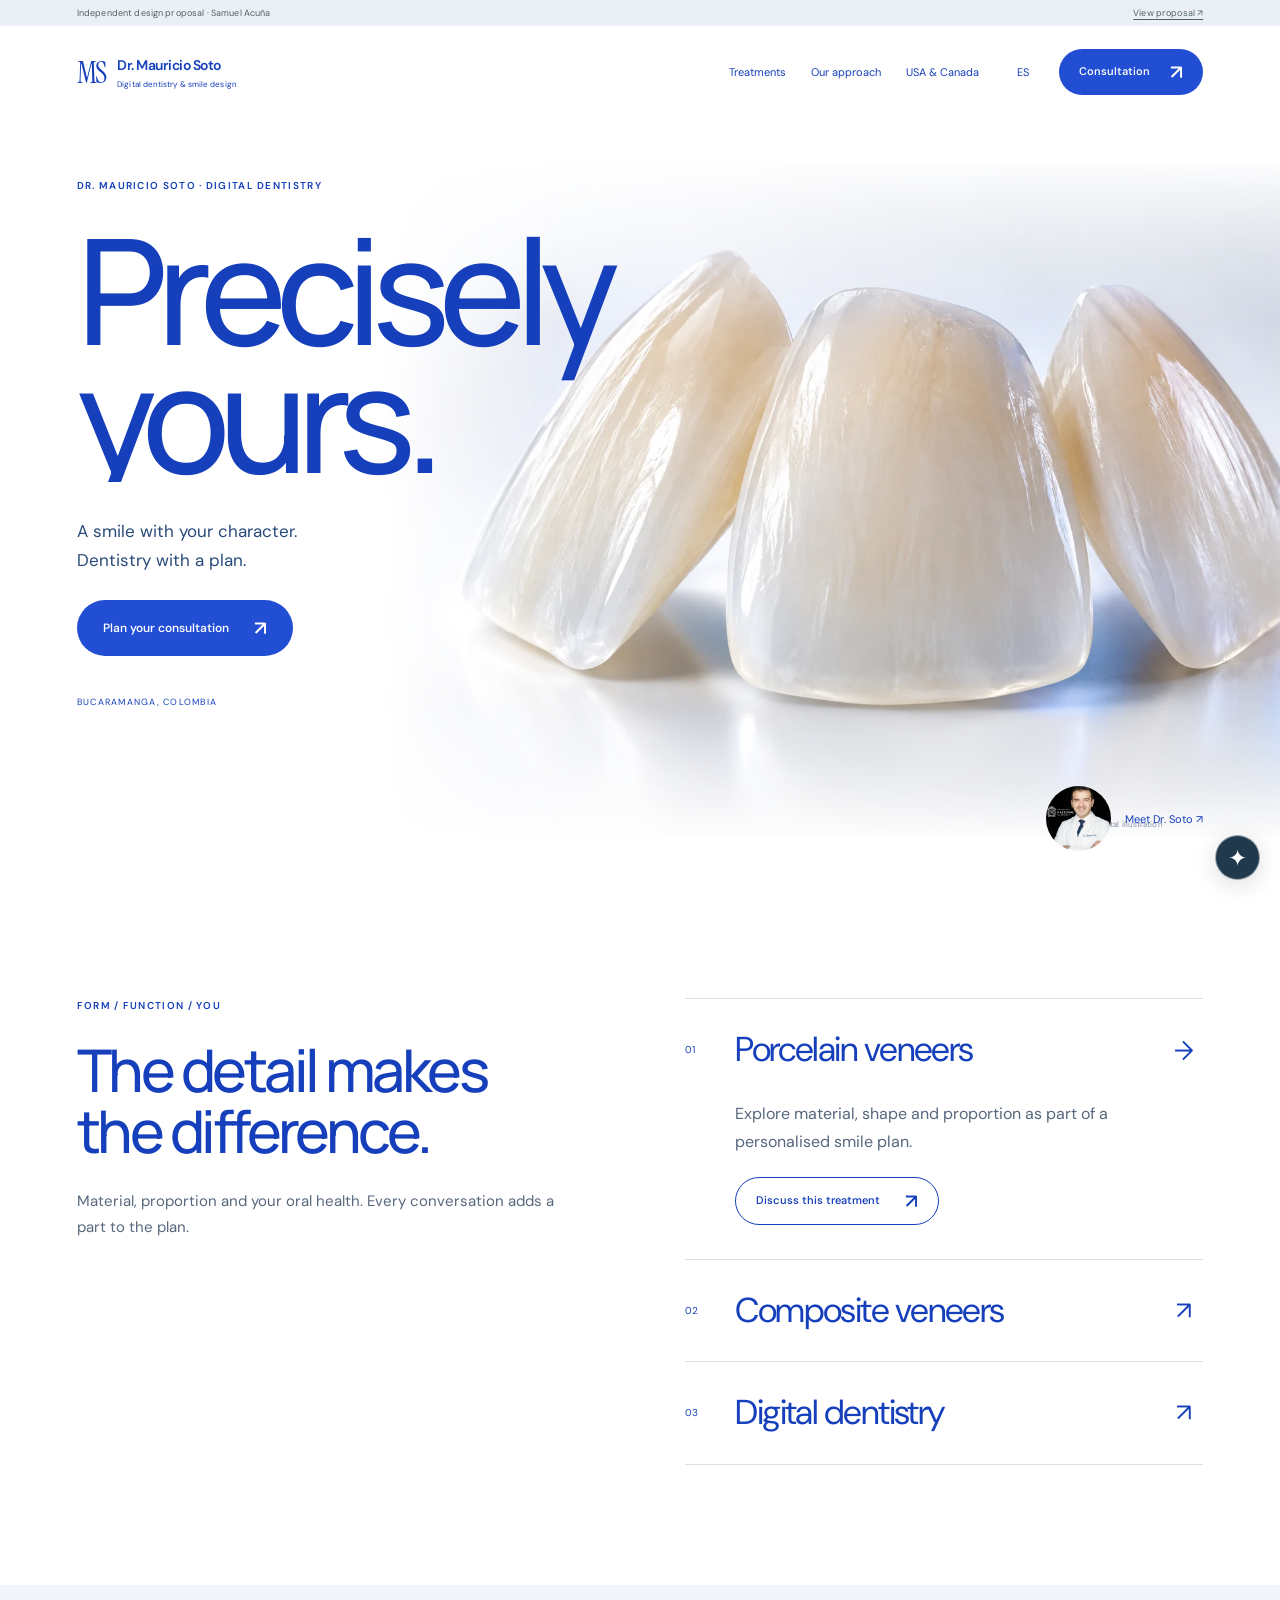
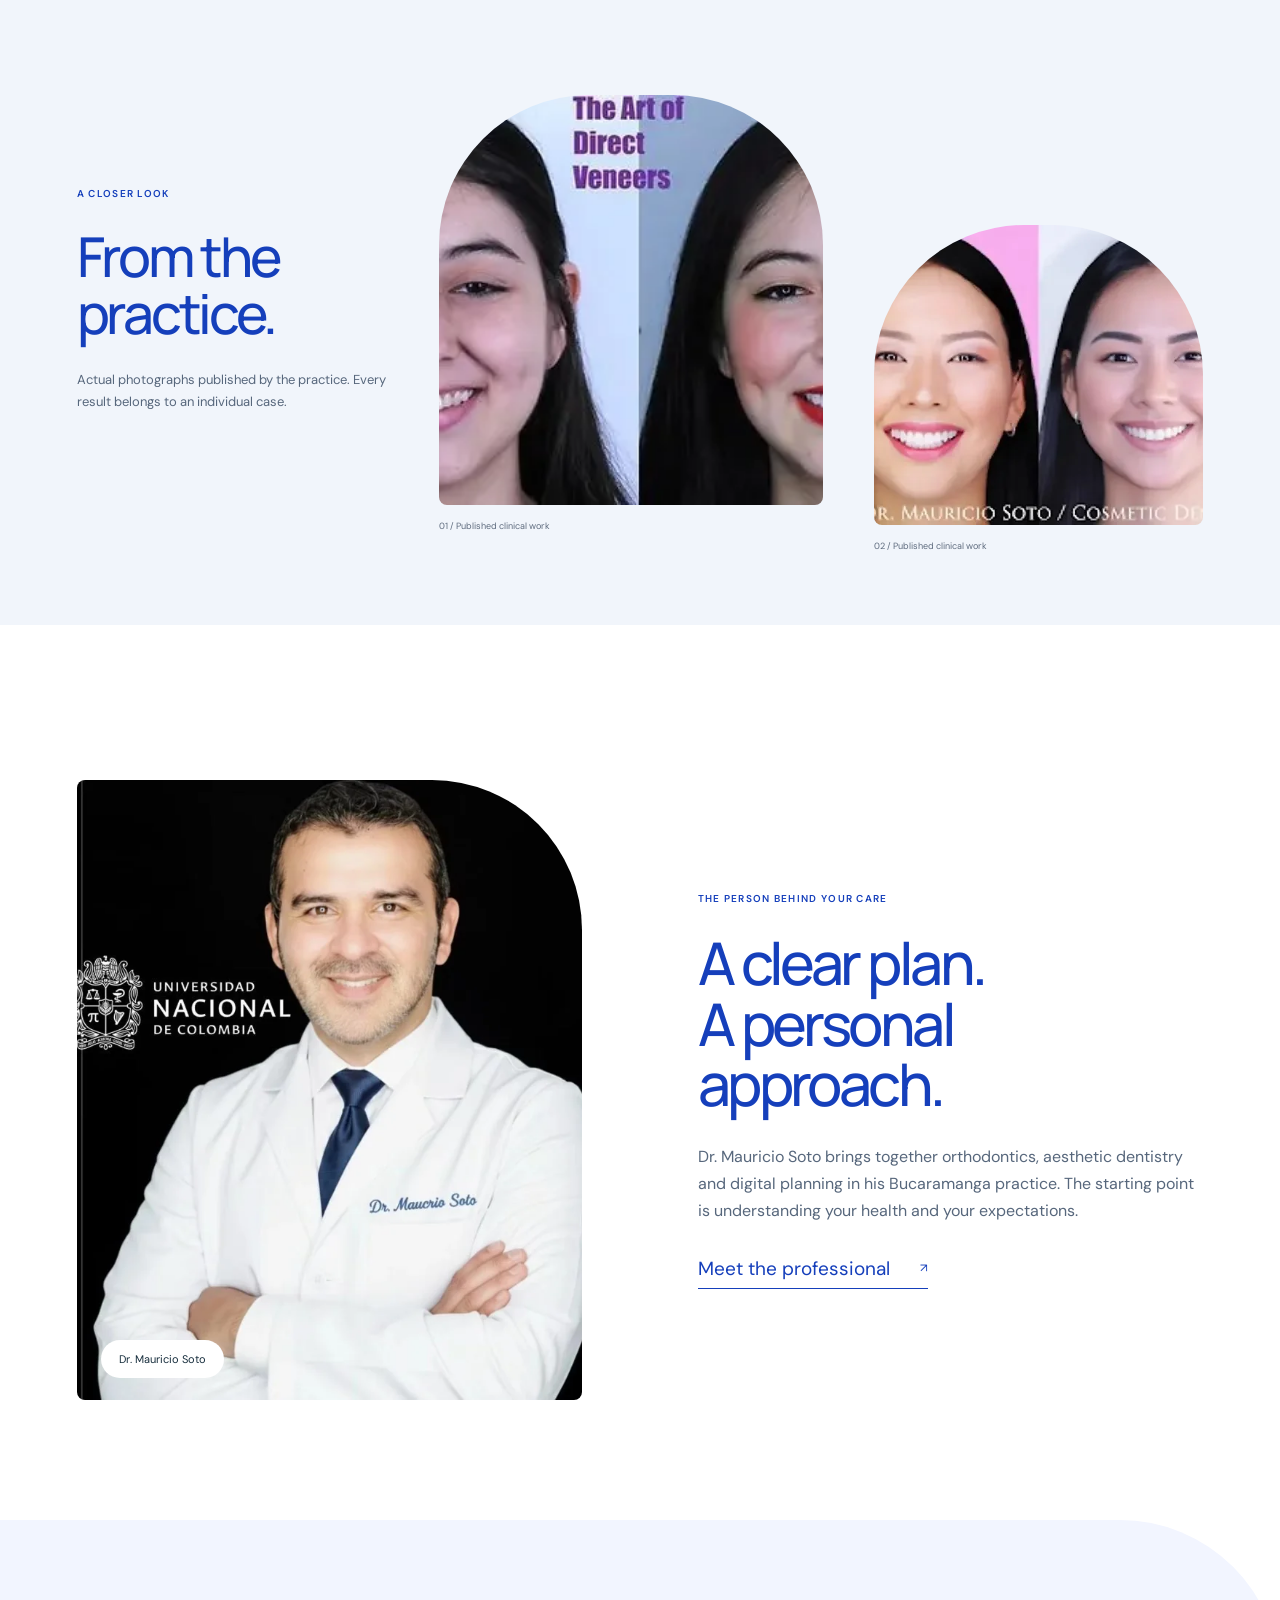
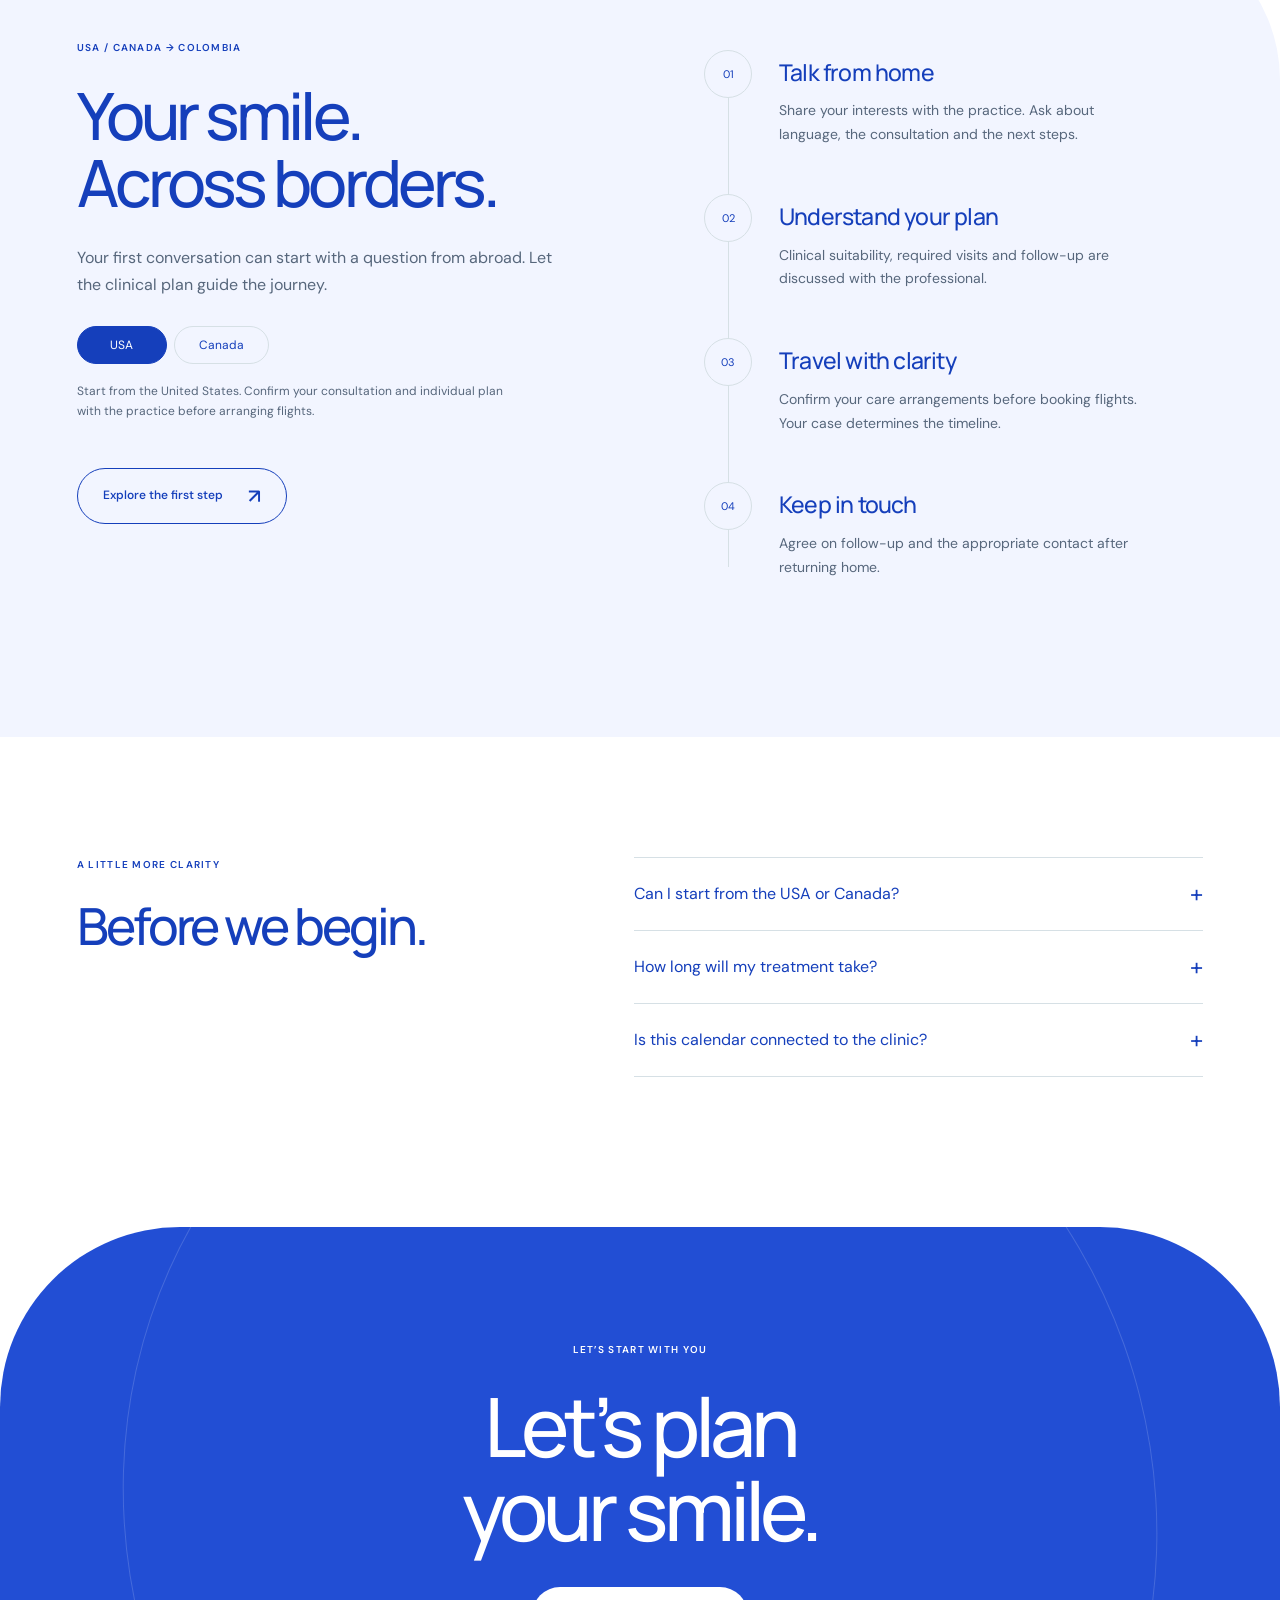
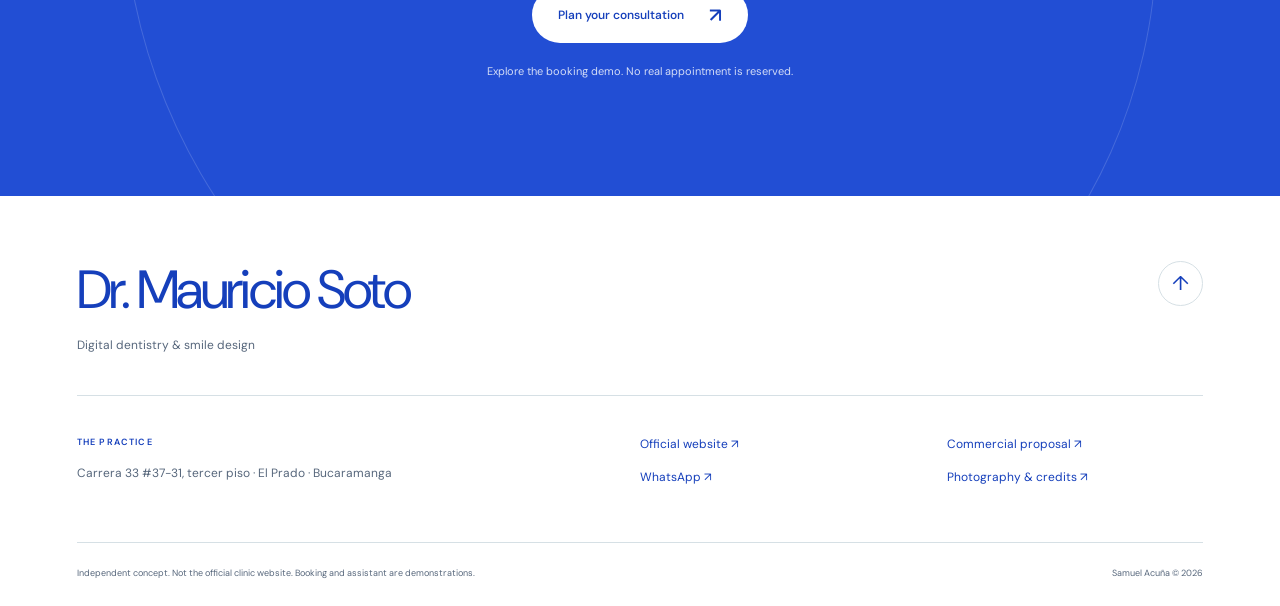
==== commit 0d5c7fd1: "Polish mobile portrait spacing and seamless dental imagery" ====
--- a/index.html
+++ b/index.html
@@ -1,4 +1,4 @@
-<!doctype html><html lang="en"><head><meta charset="utf-8"><meta name="viewport" content="width=device-width,initial-scale=1"><meta name="robots" content="noindex,nofollow"><meta name="theme-color" content="#f4f7f9"><title>Dr. Mauricio Soto | Digital dentistry &amp; smile design | Design proposal</title><link rel="stylesheet" href="style.css?v=4"><script defer src="app.js?v=4"></script></head><body class="v4 drmauriciosoto"><a class="skip" href="#main">Skip to content / Ir al contenido</a><div class="progress-bar"></div><div class="concept"><span data-en="Independent design proposal · Samuel Acuña" data-es="Propuesta de diseño independiente · Samuel Acuña">Independent design proposal · Samuel Acuña</span><a href="propuesta/"><span data-en="View proposal" data-es="Ver propuesta">View proposal</span> ↗</a></div><header class="site-header"><a class="brand" href="#main"><span class="brand-mark">MS</span><span><b>Dr. Mauricio Soto</b><small><span data-en="Digital dentistry &amp; smile design" data-es="Odontología digital y diseño de sonrisa">Digital dentistry &amp; smile design</span></small></span></a><nav id="site-nav" class="site-nav" aria-label="Main navigation"><a href="#services"><span data-en="Treatments" data-es="Tratamientos">Treatments</span></a><a href="#doctor"><span data-en="Our approach" data-es="El enfoque">Our approach</span></a><a href="#international"><span data-en="USA &amp; Canada" data-es="USA y Canadá">USA &amp; Canada</span></a></nav><div class="nav-actions"><button class="lang" aria-label="Cambiar a español">ES</button><button class="btn compact" data-book><span data-en="Consultation" data-es="Valoración">Consultation</span><span aria-hidden="true">↗</span></button><button class="menu-toggle" aria-controls="site-nav" aria-expanded="false"><span data-en="Menu" data-es="Menú">Menu</span></button></div></header><main id="main"><section class="m-hero"><div class="m-top"><span class="eyebrow" data-en="DR. MAURICIO SOTO · DIGITAL DENTISTRY" data-es="DR. MAURICIO SOTO · ODONTOLOGÍA DIGITAL">DR. MAURICIO SOTO · DIGITAL DENTISTRY</span><h1 data-en="Precisely
+<!doctype html><html lang="en"><head><meta charset="utf-8"><meta name="viewport" content="width=device-width,initial-scale=1"><meta name="robots" content="noindex,nofollow"><meta name="theme-color" content="#f4f7f9"><title>Dr. Mauricio Soto | Digital dentistry &amp; smile design | Design proposal</title><link rel="stylesheet" href="style.css?v=4.1"><script defer src="app.js?v=4"></script></head><body class="v4 drmauriciosoto"><a class="skip" href="#main">Skip to content / Ir al contenido</a><div class="progress-bar"></div><div class="concept"><span data-en="Independent design proposal · Samuel Acuña" data-es="Propuesta de diseño independiente · Samuel Acuña">Independent design proposal · Samuel Acuña</span><a href="propuesta/"><span data-en="View proposal" data-es="Ver propuesta">View proposal</span> ↗</a></div><header class="site-header"><a class="brand" href="#main"><span class="brand-mark">MS</span><span><b>Dr. Mauricio Soto</b><small><span data-en="Digital dentistry &amp; smile design" data-es="Odontología digital y diseño de sonrisa">Digital dentistry &amp; smile design</span></small></span></a><nav id="site-nav" class="site-nav" aria-label="Main navigation"><a href="#services"><span data-en="Treatments" data-es="Tratamientos">Treatments</span></a><a href="#doctor"><span data-en="Our approach" data-es="El enfoque">Our approach</span></a><a href="#international"><span data-en="USA &amp; Canada" data-es="USA y Canadá">USA &amp; Canada</span></a></nav><div class="nav-actions"><button class="lang" aria-label="Cambiar a español">ES</button><button class="btn compact" data-book><span data-en="Consultation" data-es="Valoración">Consultation</span><span aria-hidden="true">↗</span></button><button class="menu-toggle" aria-controls="site-nav" aria-expanded="false"><span data-en="Menu" data-es="Menú">Menu</span></button></div></header><main id="main"><section class="m-hero"><div class="m-top"><span class="eyebrow" data-en="DR. MAURICIO SOTO · DIGITAL DENTISTRY" data-es="DR. MAURICIO SOTO · ODONTOLOGÍA DIGITAL">DR. MAURICIO SOTO · DIGITAL DENTISTRY</span><h1 data-en="Precisely
 yours." data-es="Precisamente
 tuya.">Precisely
 yours.</h1></div><div class="m-object"><img class="" src="assets/editorial-v4.webp" alt="Editorial image / Imagen editorial" fetchpriority=high decoding="async"><span class="media-credit"><span data-en="Conceptual dental illustration" data-es="Ilustración dental conceptual">Conceptual dental illustration</span></span></div><div class="m-intro"><p data-en="A smile with your character. Dentistry with a plan." data-es="Una sonrisa con tu carácter. Odontología con un plan.">A smile with your character. Dentistry with a plan.</p><button class="btn " data-book><span data-en="Plan your consultation" data-es="Planea tu valoración">Plan your consultation</span><span aria-hidden="true">↗</span></button><span class="location">BUCARAMANGA, COLOMBIA</span></div><a class="m-doctor-stamp" href="#doctor"><img class="" src="assets/hero.webp" alt="Dr. Mauricio Soto — fotografía de su web pública" fetchpriority=high decoding="async"><span><span data-en="Meet Dr. Soto" data-es="Conoce al Dr. Soto">Meet Dr. Soto</span> ↗</span></a></section><section id="services" class="m-services section"><div class="m-statement reveal"><span class="eyebrow" data-en="FORM / FUNCTION / YOU" data-es="FORMA / FUNCIÓN / TÚ">FORM / FUNCTION / YOU</span><h2 data-en="The detail makes
--- a/style.css
+++ b/style.css
@@ -33,3 +33,7 @@
 .service-rows summary{padding-right:13px}.service-rows summary>span:last-child{flex-shrink:0}
 @media(max-width:800px){.q-scene img{mask-image:linear-gradient(to bottom,transparent,#000 17%)}html[lang=es] .m-top h1{font-size:clamp(44px,14.3vw,105px)}}
 @media(max-width:519px){.m-top h1{font-size:clamp(58px,22vw,90px)}html[lang=en] .b-top h1{font-size:clamp(62px,20.8vw,92px)}}
+/* Continuous image edges and a separate portrait stage on smaller screens. */
+.m-object img,.g-aligner img{mask-image:linear-gradient(90deg,transparent,#000 17%,#000 88%,transparent),linear-gradient(0deg,transparent,#000 24%,#000 76%,transparent);mask-composite:intersect}
+@media(max-width:800px){.m-doctor-stamp{right:80px}.c-hero{min-height:0;display:flex;flex-direction:column;padding-bottom:55px}.c-heading{order:1;padding-bottom:0}.c-portrait{position:relative;order:2;right:auto;top:auto;bottom:auto;width:100%;height:550px;margin-top:10px}.c-portrait img{object-position:center 20%}.c-portrait:before{background:linear-gradient(180deg,#132438,transparent 23%)}.c-signature{bottom:98px}.c-meta{bottom:22px}}
+@media(max-width:800px){.g-aligner{top:300px;right:-10%;width:110%;height:350px}}
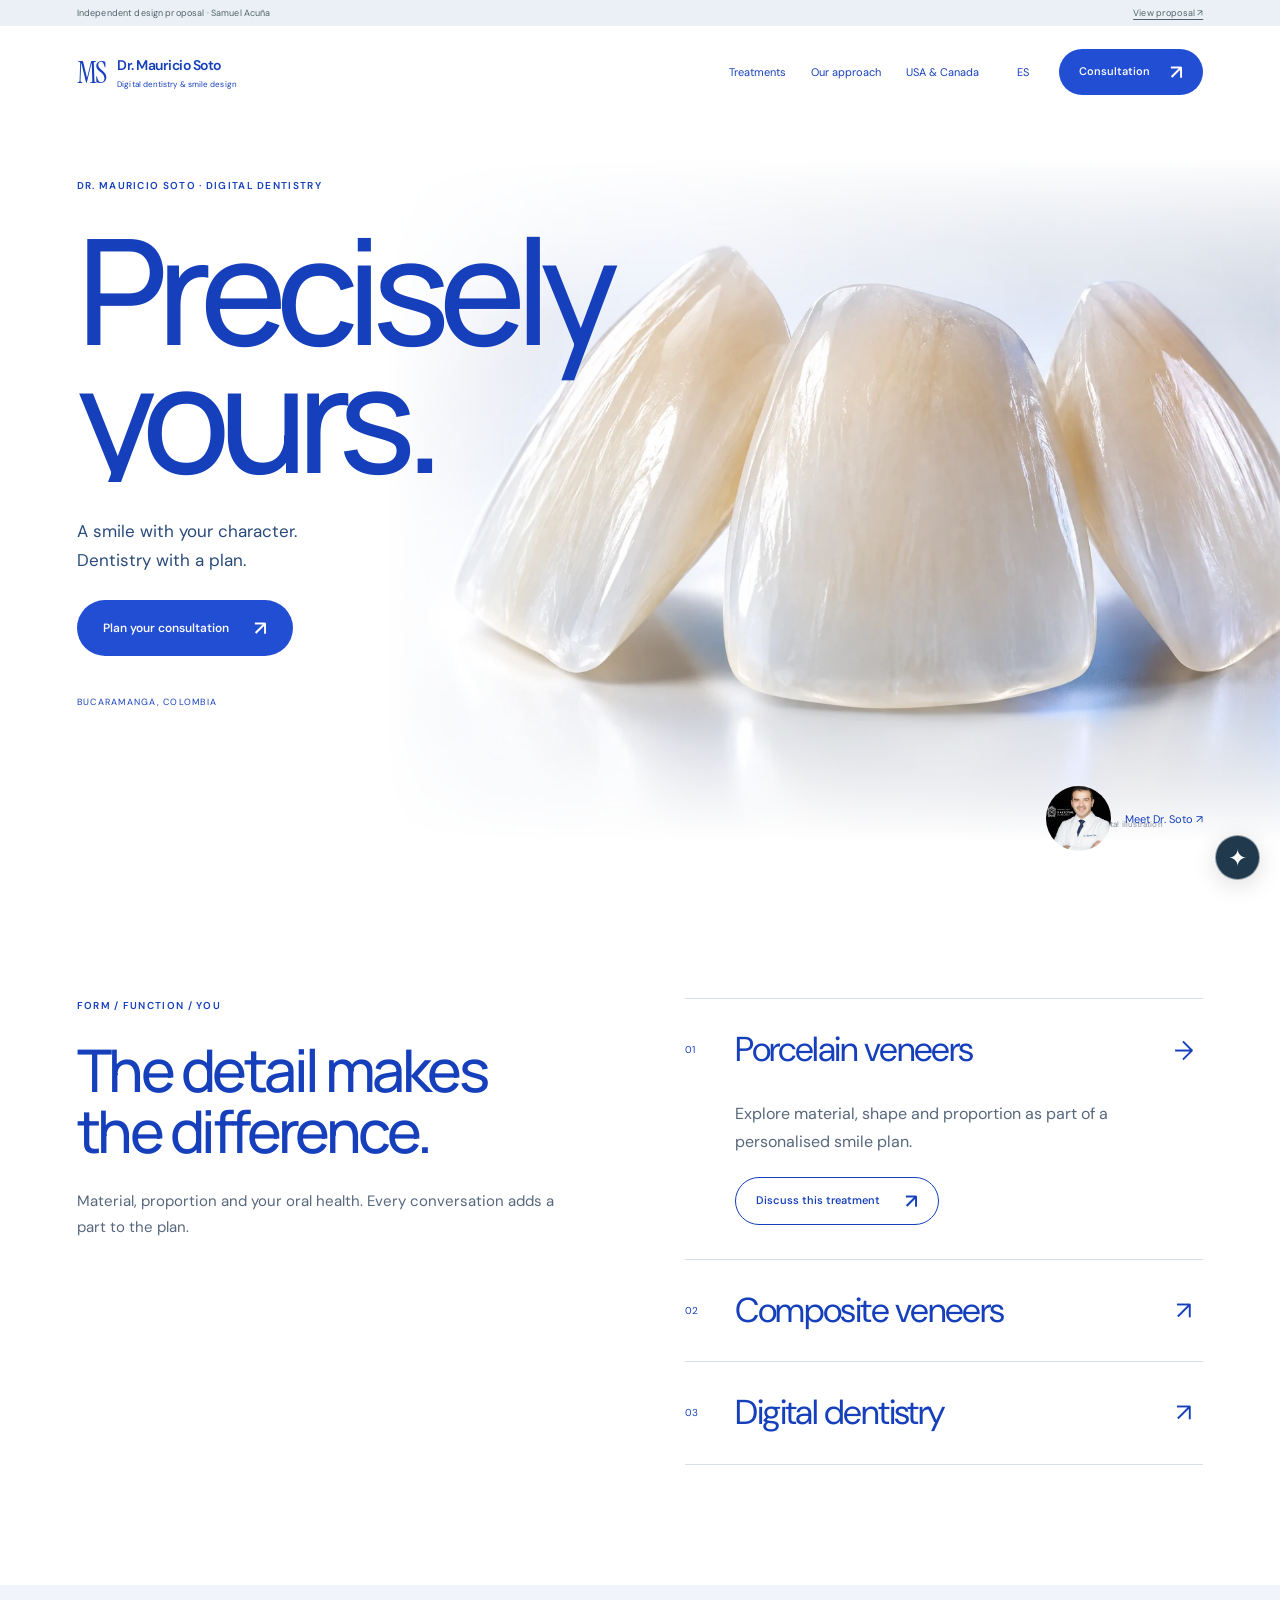
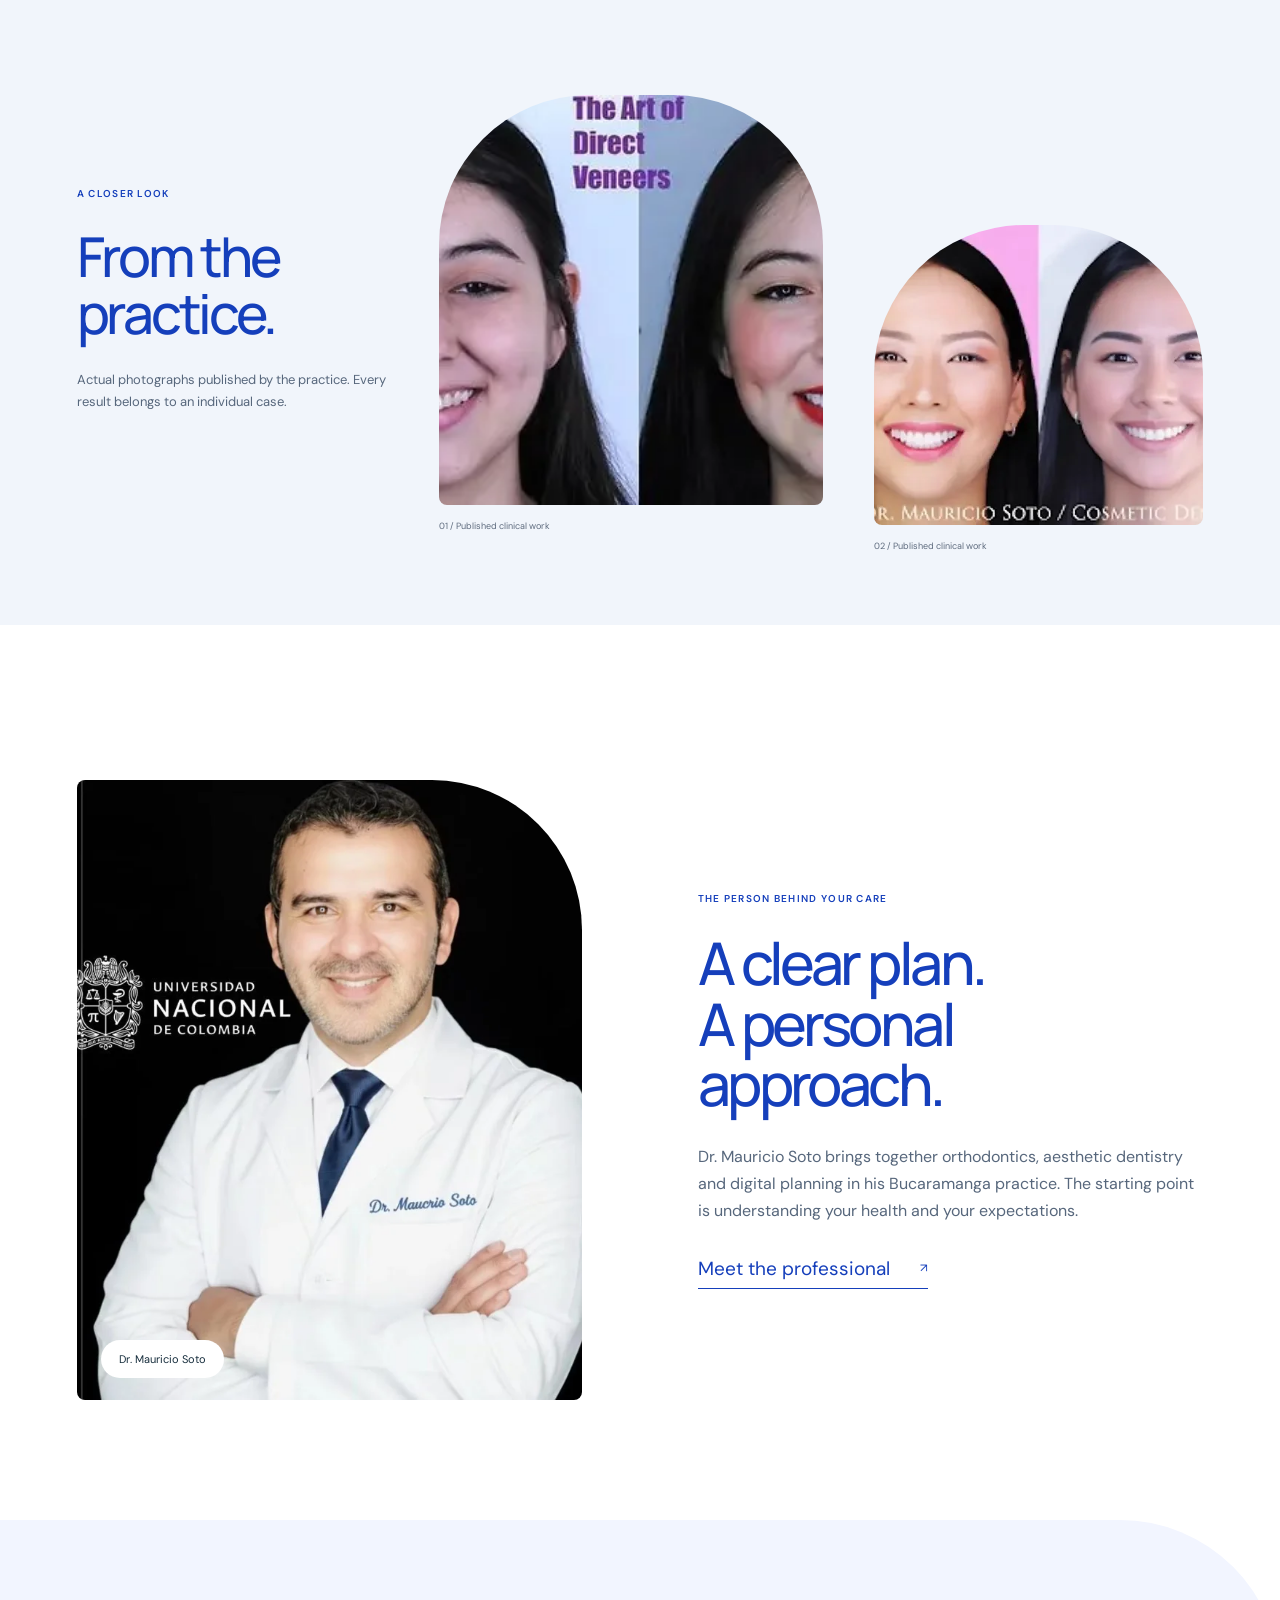
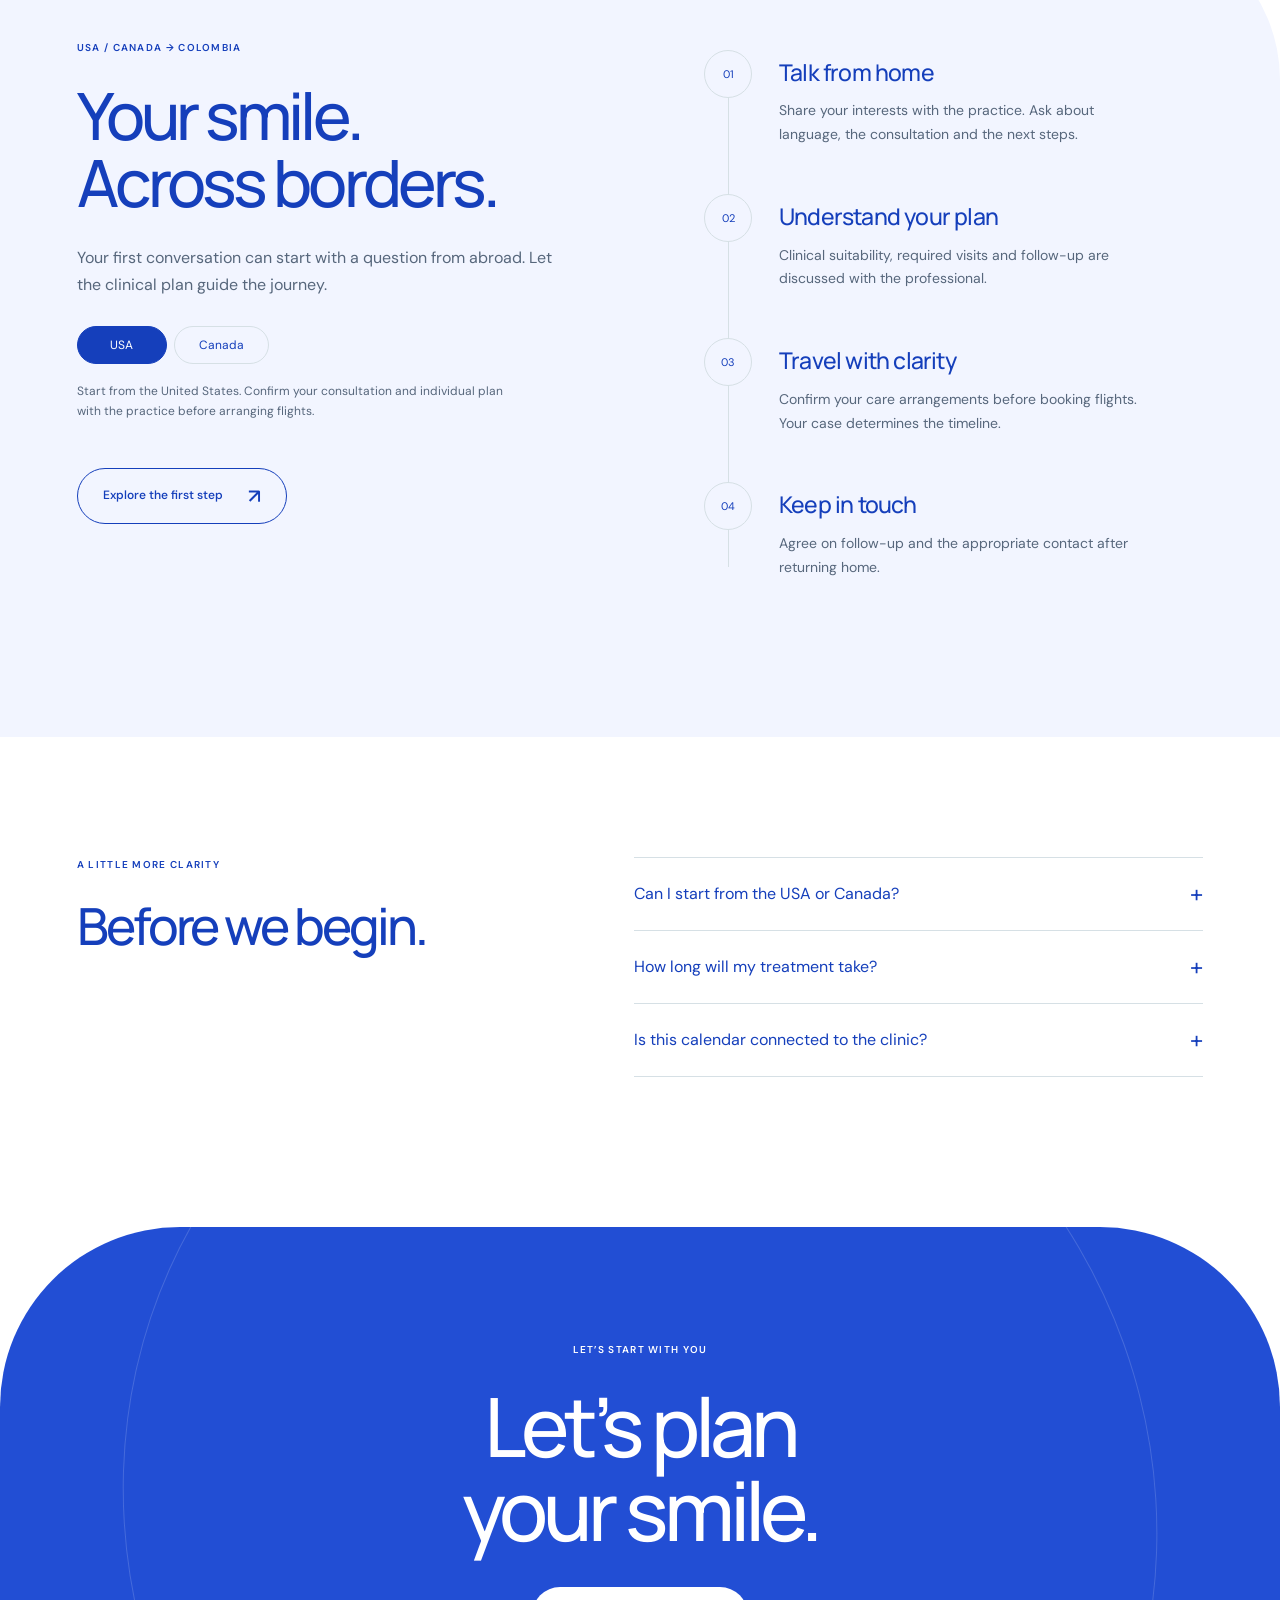
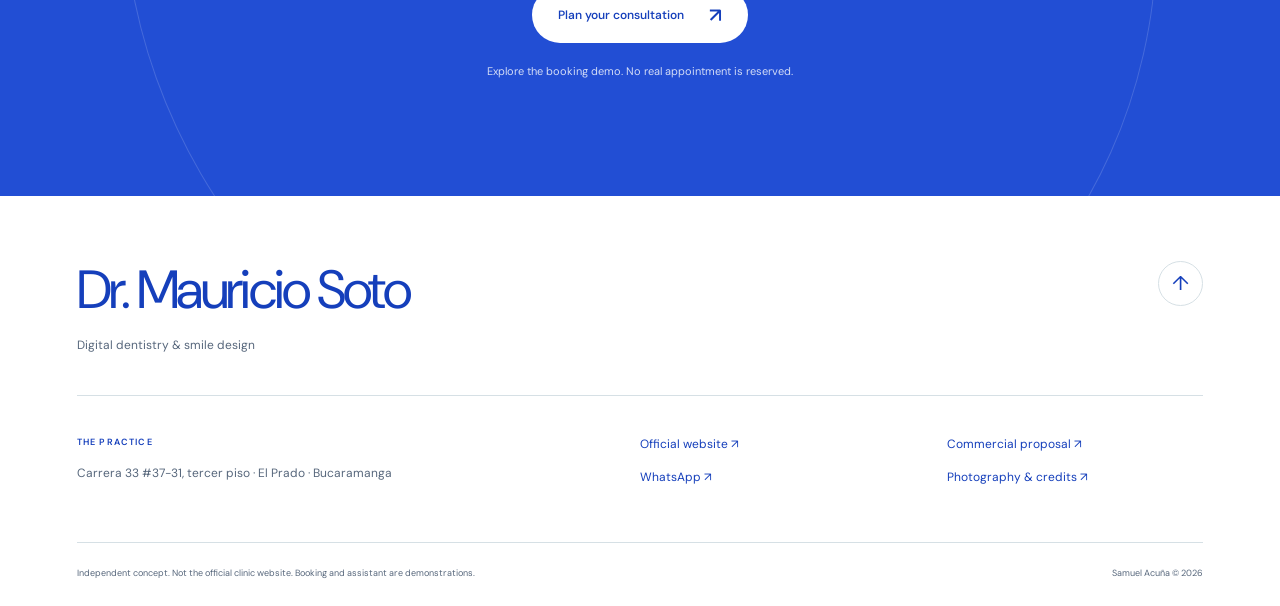
==== commit c71d3fa1: "Refine seamless product media and mobile image credit spacing" ====
--- a/index.html
+++ b/index.html
@@ -1,4 +1,4 @@
-<!doctype html><html lang="en"><head><meta charset="utf-8"><meta name="viewport" content="width=device-width,initial-scale=1"><meta name="robots" content="noindex,nofollow"><meta name="theme-color" content="#f4f7f9"><title>Dr. Mauricio Soto | Digital dentistry &amp; smile design | Design proposal</title><link rel="stylesheet" href="style.css?v=4.1"><script defer src="app.js?v=4"></script></head><body class="v4 drmauriciosoto"><a class="skip" href="#main">Skip to content / Ir al contenido</a><div class="progress-bar"></div><div class="concept"><span data-en="Independent design proposal · Samuel Acuña" data-es="Propuesta de diseño independiente · Samuel Acuña">Independent design proposal · Samuel Acuña</span><a href="propuesta/"><span data-en="View proposal" data-es="Ver propuesta">View proposal</span> ↗</a></div><header class="site-header"><a class="brand" href="#main"><span class="brand-mark">MS</span><span><b>Dr. Mauricio Soto</b><small><span data-en="Digital dentistry &amp; smile design" data-es="Odontología digital y diseño de sonrisa">Digital dentistry &amp; smile design</span></small></span></a><nav id="site-nav" class="site-nav" aria-label="Main navigation"><a href="#services"><span data-en="Treatments" data-es="Tratamientos">Treatments</span></a><a href="#doctor"><span data-en="Our approach" data-es="El enfoque">Our approach</span></a><a href="#international"><span data-en="USA &amp; Canada" data-es="USA y Canadá">USA &amp; Canada</span></a></nav><div class="nav-actions"><button class="lang" aria-label="Cambiar a español">ES</button><button class="btn compact" data-book><span data-en="Consultation" data-es="Valoración">Consultation</span><span aria-hidden="true">↗</span></button><button class="menu-toggle" aria-controls="site-nav" aria-expanded="false"><span data-en="Menu" data-es="Menú">Menu</span></button></div></header><main id="main"><section class="m-hero"><div class="m-top"><span class="eyebrow" data-en="DR. MAURICIO SOTO · DIGITAL DENTISTRY" data-es="DR. MAURICIO SOTO · ODONTOLOGÍA DIGITAL">DR. MAURICIO SOTO · DIGITAL DENTISTRY</span><h1 data-en="Precisely
+<!doctype html><html lang="en"><head><meta charset="utf-8"><meta name="viewport" content="width=device-width,initial-scale=1"><meta name="robots" content="noindex,nofollow"><meta name="theme-color" content="#f4f7f9"><title>Dr. Mauricio Soto | Digital dentistry &amp; smile design | Design proposal</title><link rel="stylesheet" href="style.css?v=4.2"><script defer src="app.js?v=4"></script></head><body class="v4 drmauriciosoto"><a class="skip" href="#main">Skip to content / Ir al contenido</a><div class="progress-bar"></div><div class="concept"><span data-en="Independent design proposal · Samuel Acuña" data-es="Propuesta de diseño independiente · Samuel Acuña">Independent design proposal · Samuel Acuña</span><a href="propuesta/"><span data-en="View proposal" data-es="Ver propuesta">View proposal</span> ↗</a></div><header class="site-header"><a class="brand" href="#main"><span class="brand-mark">MS</span><span><b>Dr. Mauricio Soto</b><small><span data-en="Digital dentistry &amp; smile design" data-es="Odontología digital y diseño de sonrisa">Digital dentistry &amp; smile design</span></small></span></a><nav id="site-nav" class="site-nav" aria-label="Main navigation"><a href="#services"><span data-en="Treatments" data-es="Tratamientos">Treatments</span></a><a href="#doctor"><span data-en="Our approach" data-es="El enfoque">Our approach</span></a><a href="#international"><span data-en="USA &amp; Canada" data-es="USA y Canadá">USA &amp; Canada</span></a></nav><div class="nav-actions"><button class="lang" aria-label="Cambiar a español">ES</button><button class="btn compact" data-book><span data-en="Consultation" data-es="Valoración">Consultation</span><span aria-hidden="true">↗</span></button><button class="menu-toggle" aria-controls="site-nav" aria-expanded="false"><span data-en="Menu" data-es="Menú">Menu</span></button></div></header><main id="main"><section class="m-hero"><div class="m-top"><span class="eyebrow" data-en="DR. MAURICIO SOTO · DIGITAL DENTISTRY" data-es="DR. MAURICIO SOTO · ODONTOLOGÍA DIGITAL">DR. MAURICIO SOTO · DIGITAL DENTISTRY</span><h1 data-en="Precisely
 yours." data-es="Precisamente
 tuya.">Precisely
 yours.</h1></div><div class="m-object"><img class="" src="assets/editorial-v4.webp" alt="Editorial image / Imagen editorial" fetchpriority=high decoding="async"><span class="media-credit"><span data-en="Conceptual dental illustration" data-es="Ilustración dental conceptual">Conceptual dental illustration</span></span></div><div class="m-intro"><p data-en="A smile with your character. Dentistry with a plan." data-es="Una sonrisa con tu carácter. Odontología con un plan.">A smile with your character. Dentistry with a plan.</p><button class="btn " data-book><span data-en="Plan your consultation" data-es="Planea tu valoración">Plan your consultation</span><span aria-hidden="true">↗</span></button><span class="location">BUCARAMANGA, COLOMBIA</span></div><a class="m-doctor-stamp" href="#doctor"><img class="" src="assets/hero.webp" alt="Dr. Mauricio Soto — fotografía de su web pública" fetchpriority=high decoding="async"><span><span data-en="Meet Dr. Soto" data-es="Conoce al Dr. Soto">Meet Dr. Soto</span> ↗</span></a></section><section id="services" class="m-services section"><div class="m-statement reveal"><span class="eyebrow" data-en="FORM / FUNCTION / YOU" data-es="FORMA / FUNCIÓN / TÚ">FORM / FUNCTION / YOU</span><h2 data-en="The detail makes
--- a/style.css
+++ b/style.css
@@ -37,3 +37,5 @@
 .m-object img,.g-aligner img{mask-image:linear-gradient(90deg,transparent,#000 17%,#000 88%,transparent),linear-gradient(0deg,transparent,#000 24%,#000 76%,transparent);mask-composite:intersect}
 @media(max-width:800px){.m-doctor-stamp{right:80px}.c-hero{min-height:0;display:flex;flex-direction:column;padding-bottom:55px}.c-heading{order:1;padding-bottom:0}.c-portrait{position:relative;order:2;right:auto;top:auto;bottom:auto;width:100%;height:550px;margin-top:10px}.c-portrait img{object-position:center 20%}.c-portrait:before{background:linear-gradient(180deg,#132438,transparent 23%)}.c-signature{bottom:98px}.c-meta{bottom:22px}}
 @media(max-width:800px){.g-aligner{top:300px;right:-10%;width:110%;height:350px}}
+.m-object img{object-fit:cover}
+@media(max-width:800px){.g-aligner{height:auto;aspect-ratio:3/2}.g-aligner img{object-fit:cover}}
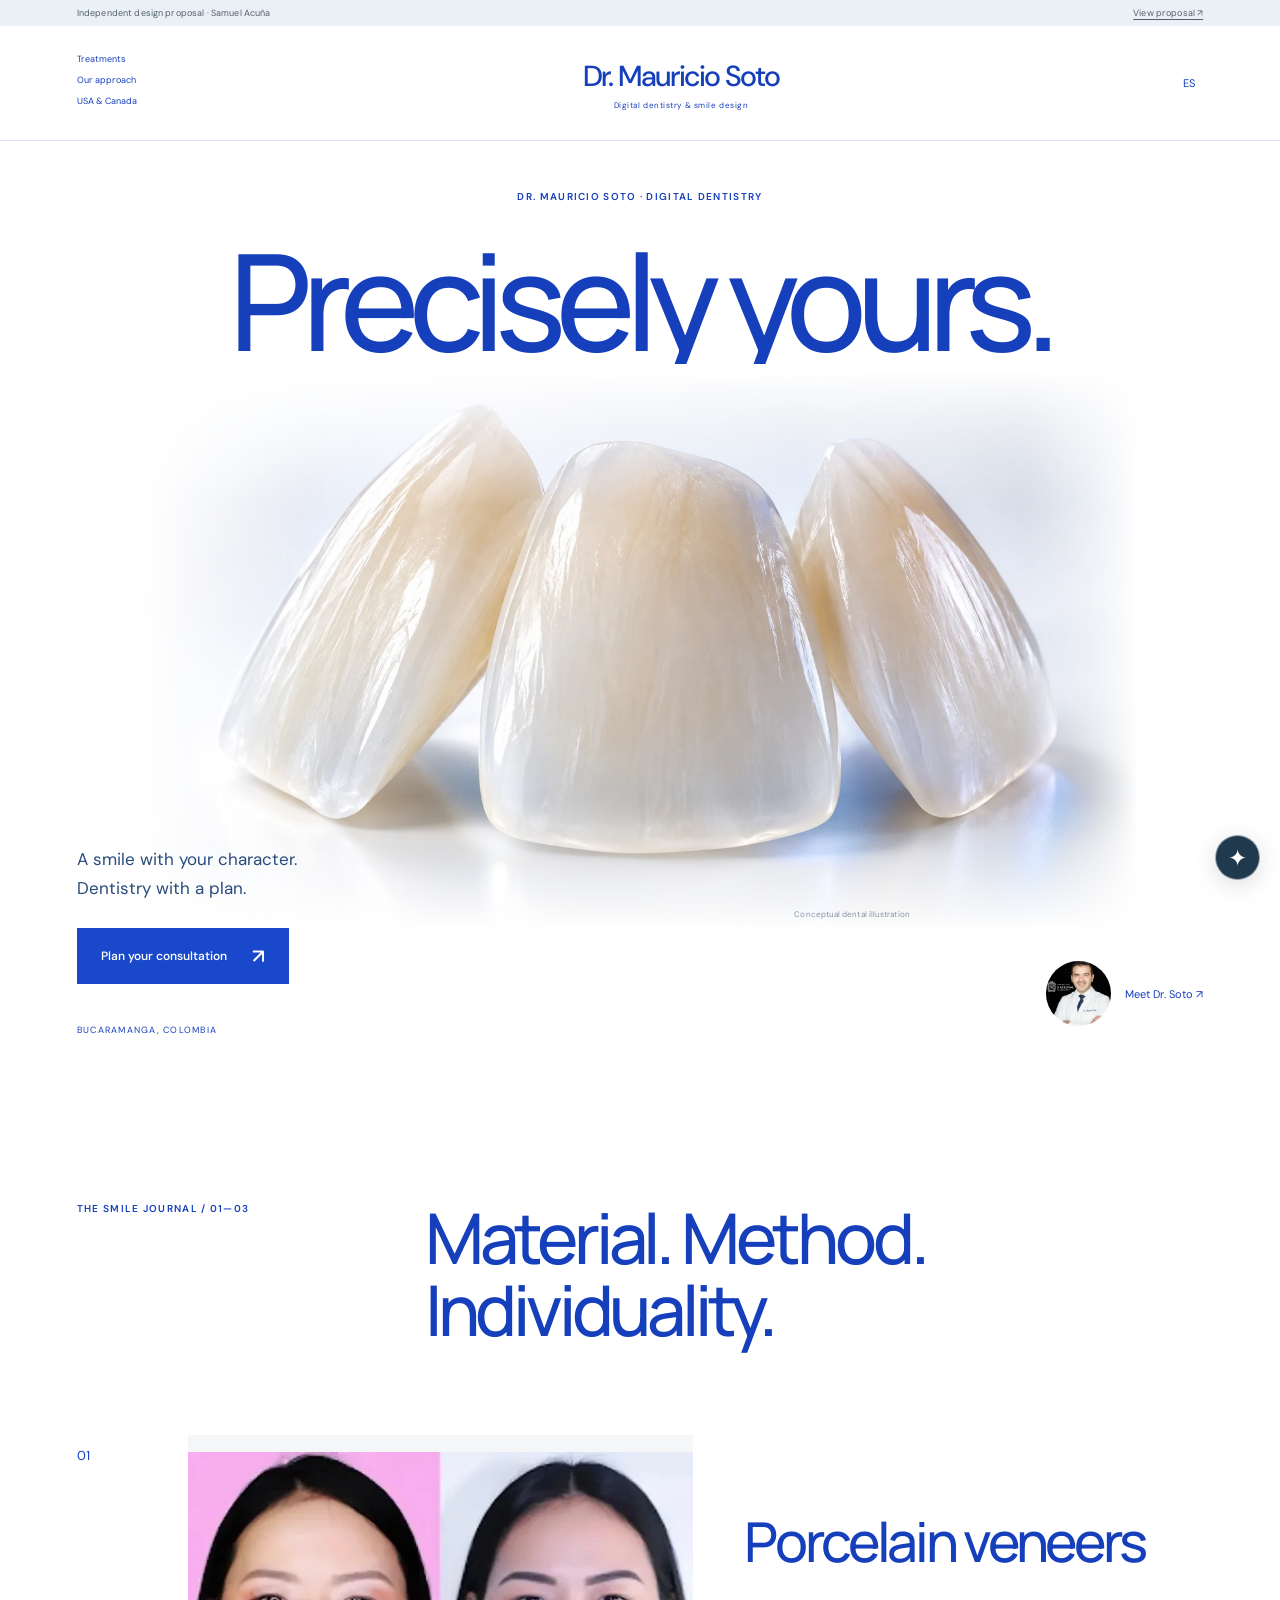
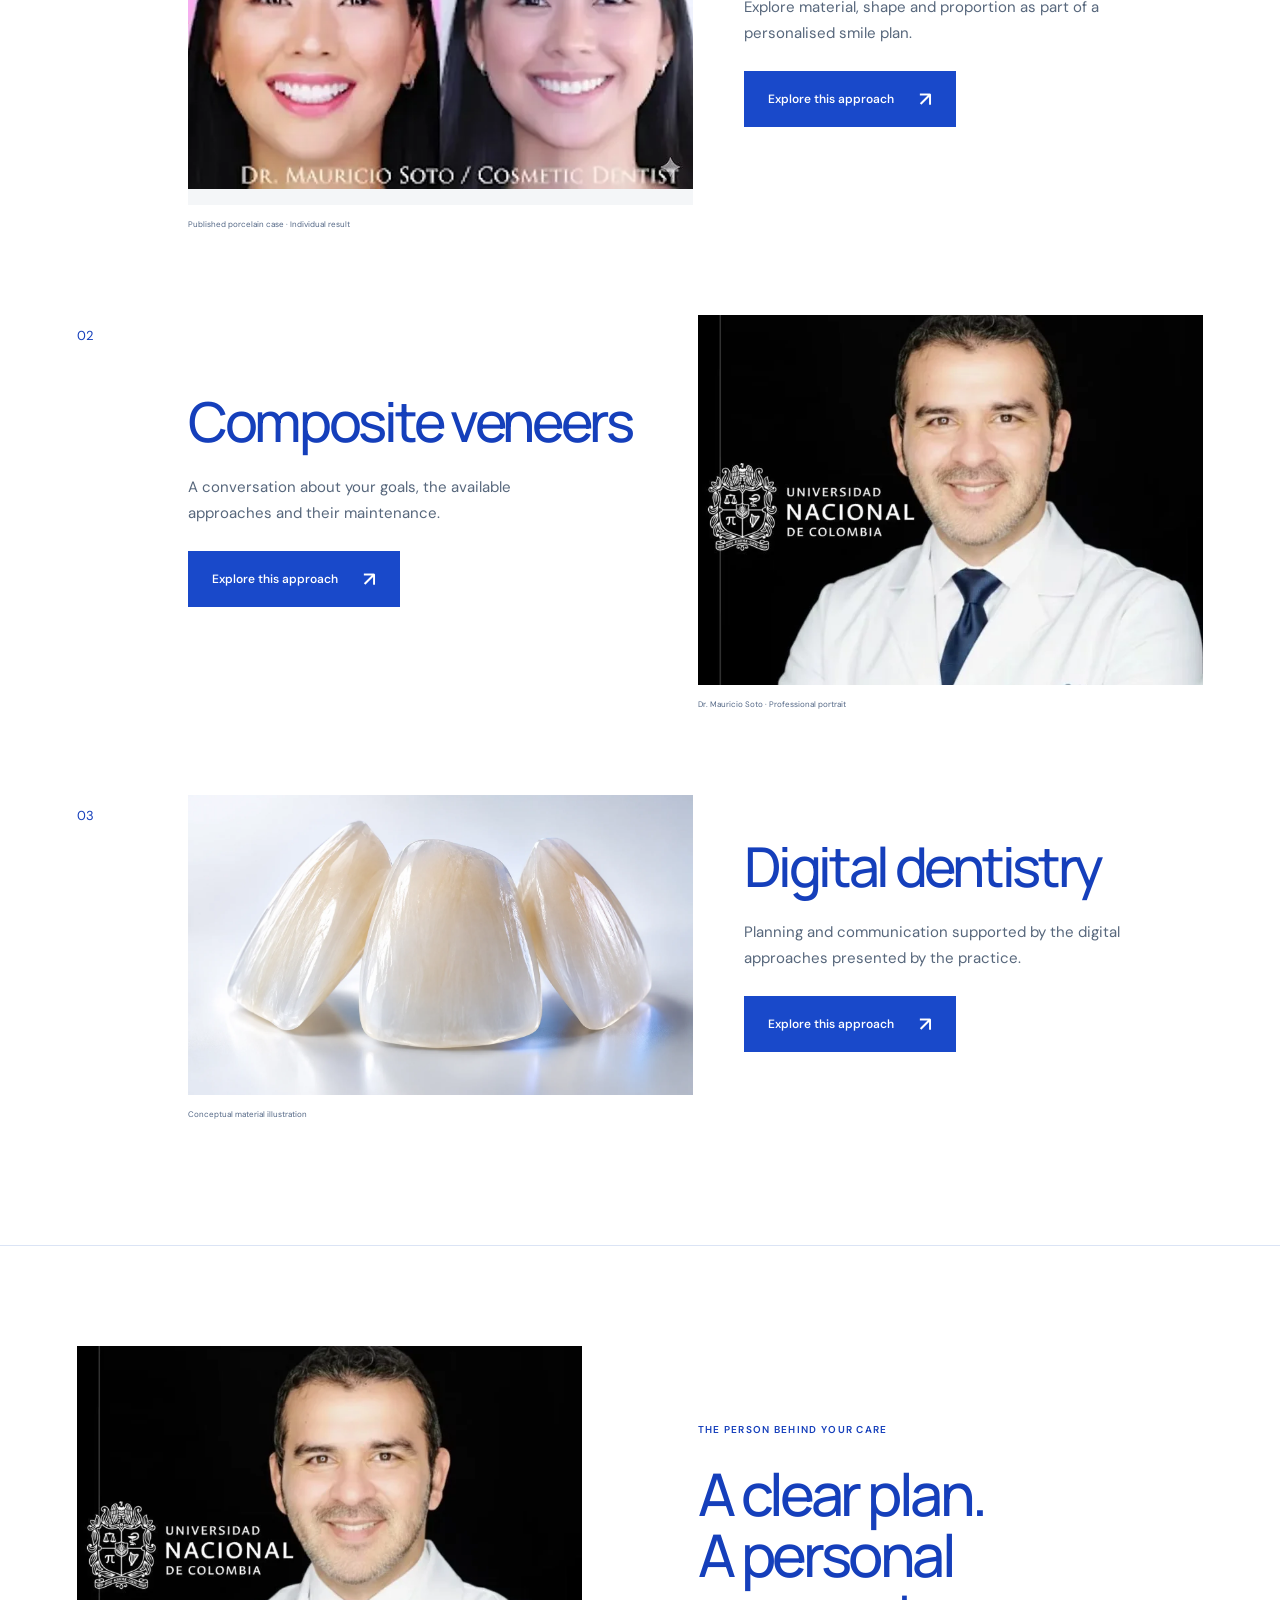
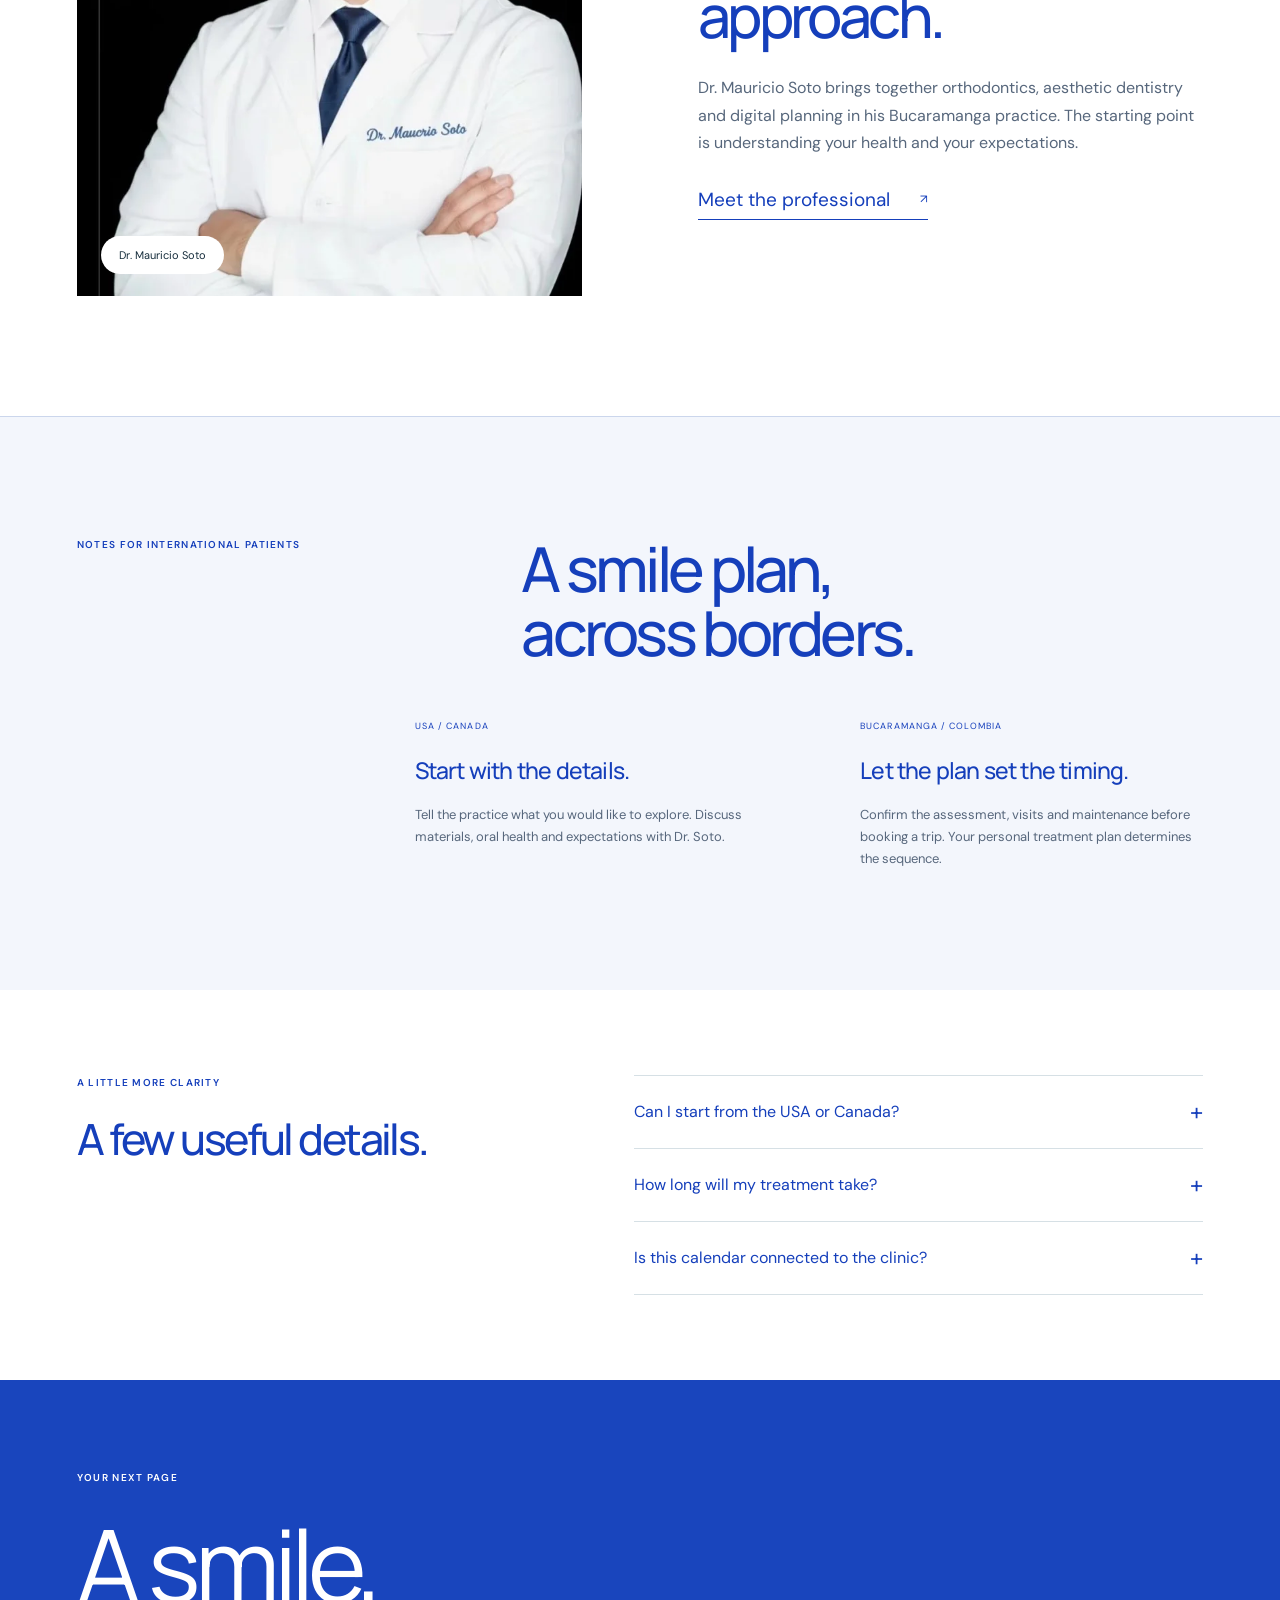
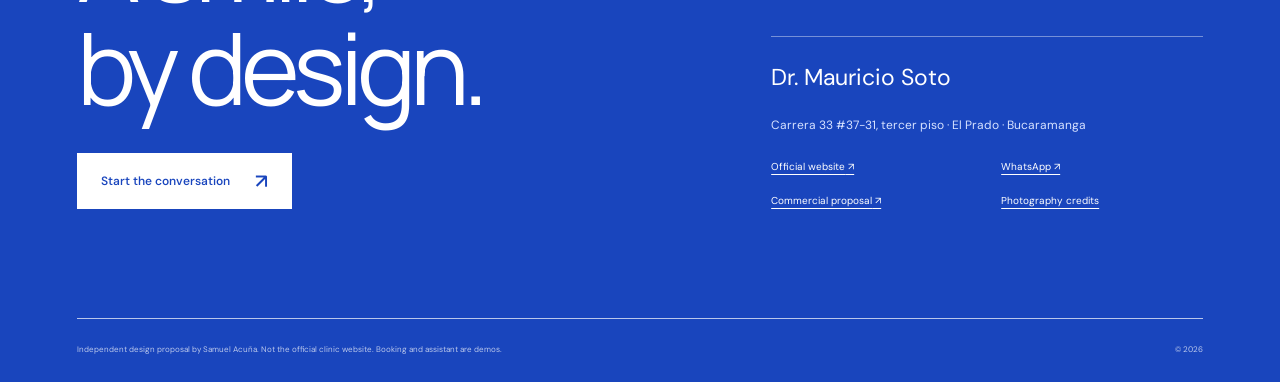
==== commit 0c347c76: "Give Mauricio an independent editorial website architecture" ====
--- a/index.html
+++ b/index.html
@@ -1,20 +1,18 @@
-<!doctype html><html lang="en"><head><meta charset="utf-8"><meta name="viewport" content="width=device-width,initial-scale=1"><meta name="robots" content="noindex,nofollow"><meta name="theme-color" content="#f4f7f9"><title>Dr. Mauricio Soto | Digital dentistry &amp; smile design | Design proposal</title><link rel="stylesheet" href="style.css?v=4.2"><script defer src="app.js?v=4"></script></head><body class="v4 drmauriciosoto"><a class="skip" href="#main">Skip to content / Ir al contenido</a><div class="progress-bar"></div><div class="concept"><span data-en="Independent design proposal · Samuel Acuña" data-es="Propuesta de diseño independiente · Samuel Acuña">Independent design proposal · Samuel Acuña</span><a href="propuesta/"><span data-en="View proposal" data-es="Ver propuesta">View proposal</span> ↗</a></div><header class="site-header"><a class="brand" href="#main"><span class="brand-mark">MS</span><span><b>Dr. Mauricio Soto</b><small><span data-en="Digital dentistry &amp; smile design" data-es="Odontología digital y diseño de sonrisa">Digital dentistry &amp; smile design</span></small></span></a><nav id="site-nav" class="site-nav" aria-label="Main navigation"><a href="#services"><span data-en="Treatments" data-es="Tratamientos">Treatments</span></a><a href="#doctor"><span data-en="Our approach" data-es="El enfoque">Our approach</span></a><a href="#international"><span data-en="USA &amp; Canada" data-es="USA y Canadá">USA &amp; Canada</span></a></nav><div class="nav-actions"><button class="lang" aria-label="Cambiar a español">ES</button><button class="btn compact" data-book><span data-en="Consultation" data-es="Valoración">Consultation</span><span aria-hidden="true">↗</span></button><button class="menu-toggle" aria-controls="site-nav" aria-expanded="false"><span data-en="Menu" data-es="Menú">Menu</span></button></div></header><main id="main"><section class="m-hero"><div class="m-top"><span class="eyebrow" data-en="DR. MAURICIO SOTO · DIGITAL DENTISTRY" data-es="DR. MAURICIO SOTO · ODONTOLOGÍA DIGITAL">DR. MAURICIO SOTO · DIGITAL DENTISTRY</span><h1 data-en="Precisely
+<!DOCTYPE html>
+<html lang="en"><head><meta charset="utf-8"/><meta content="width=device-width,initial-scale=1" name="viewport"/><meta content="noindex,nofollow" name="robots"/><meta content="#f4f7f9" name="theme-color"/><title>Dr. Mauricio Soto | Digital dentistry &amp; smile design | Design proposal</title><link href="style.css?v=5" rel="stylesheet"/><script defer="" src="app.js?v=5"></script></head><body class="v4 drmauriciosoto independent-v5"><a class="skip" href="#main">Skip to content / Ir al contenido</a><div class="progress-bar"></div><div class="concept"><span data-en="Independent design proposal · Samuel Acuña" data-es="Propuesta de diseño independiente · Samuel Acuña">Independent design proposal · Samuel Acuña</span><a href="propuesta/"><span data-en="View proposal" data-es="Ver propuesta">View proposal</span> ↗</a></div><header class="site-header"><a class="brand" href="#main"><span class="brand-mark">MS</span><span><b>Dr. Mauricio Soto</b><small><span data-en="Digital dentistry &amp; smile design" data-es="Odontología digital y diseño de sonrisa">Digital dentistry &amp; smile design</span></small></span></a><nav aria-label="Main navigation" class="site-nav" id="site-nav"><a href="#services"><span data-en="Treatments" data-es="Tratamientos">Treatments</span></a><a href="#doctor"><span data-en="Our approach" data-es="El enfoque">Our approach</span></a><a href="#international"><span data-en="USA &amp; Canada" data-es="USA y Canadá">USA &amp; Canada</span></a></nav><div class="nav-actions"><button aria-label="Cambiar a español" class="lang">ES</button><button class="btn compact" data-book=""><span data-en="Consultation" data-es="Valoración">Consultation</span><span aria-hidden="true">↗</span></button><button aria-controls="site-nav" aria-expanded="false" class="menu-toggle"><span data-en="Menu" data-es="Menú">Menu</span></button></div></header><main id="main"><section class="m-hero"><div class="m-top"><span class="eyebrow" data-en="DR. MAURICIO SOTO · DIGITAL DENTISTRY" data-es="DR. MAURICIO SOTO · ODONTOLOGÍA DIGITAL">DR. MAURICIO SOTO · DIGITAL DENTISTRY</span><h1 data-en="Precisely
 yours." data-es="Precisamente
 tuya.">Precisely
-yours.</h1></div><div class="m-object"><img class="" src="assets/editorial-v4.webp" alt="Editorial image / Imagen editorial" fetchpriority=high decoding="async"><span class="media-credit"><span data-en="Conceptual dental illustration" data-es="Ilustración dental conceptual">Conceptual dental illustration</span></span></div><div class="m-intro"><p data-en="A smile with your character. Dentistry with a plan." data-es="Una sonrisa con tu carácter. Odontología con un plan.">A smile with your character. Dentistry with a plan.</p><button class="btn " data-book><span data-en="Plan your consultation" data-es="Planea tu valoración">Plan your consultation</span><span aria-hidden="true">↗</span></button><span class="location">BUCARAMANGA, COLOMBIA</span></div><a class="m-doctor-stamp" href="#doctor"><img class="" src="assets/hero.webp" alt="Dr. Mauricio Soto — fotografía de su web pública" fetchpriority=high decoding="async"><span><span data-en="Meet Dr. Soto" data-es="Conoce al Dr. Soto">Meet Dr. Soto</span> ↗</span></a></section><section id="services" class="m-services section"><div class="m-statement reveal"><span class="eyebrow" data-en="FORM / FUNCTION / YOU" data-es="FORMA / FUNCIÓN / TÚ">FORM / FUNCTION / YOU</span><h2 data-en="The detail makes
-the difference." data-es="El detalle hace
-la diferencia.">The detail makes
-the difference.</h2><p data-en="Material, proportion and your oral health. Every conversation adds a part to the plan." data-es="Material, proporción y salud oral. Cada conversación aporta una parte al plan.">Material, proportion and your oral health. Every conversation adds a part to the plan.</p></div><div class="service-rows "><details open><summary><small>01</small><span data-en="Porcelain veneers" data-es="Carillas de porcelana">Porcelain veneers</span><span>↗</span></summary><div><p data-en="Explore material, shape and proportion as part of a personalised smile plan." data-es="Explora material, forma y proporción como parte de un plan de sonrisa personalizado.">Explore material, shape and proportion as part of a personalised smile plan.</p><button class="btn outline" data-book><span data-en="Discuss this treatment" data-es="Consultar este tratamiento">Discuss this treatment</span><span aria-hidden="true">↗</span></button></div></details><details ><summary><small>02</small><span data-en="Composite veneers" data-es="Carillas en resina">Composite veneers</span><span>↗</span></summary><div><p data-en="A conversation about your goals, the available approaches and their maintenance." data-es="Una conversación sobre tus objetivos, las alternativas disponibles y su mantenimiento.">A conversation about your goals, the available approaches and their maintenance.</p><button class="btn outline" data-book><span data-en="Discuss this treatment" data-es="Consultar este tratamiento">Discuss this treatment</span><span aria-hidden="true">↗</span></button></div></details><details ><summary><small>03</small><span data-en="Digital dentistry" data-es="Odontología digital">Digital dentistry</span><span>↗</span></summary><div><p data-en="Planning and communication supported by the digital approaches presented by the practice." data-es="Planeación y comunicación apoyadas en los enfoques digitales que presenta la consulta.">Planning and communication supported by the digital approaches presented by the practice.</p><button class="btn outline" data-book><span data-en="Discuss this treatment" data-es="Consultar este tratamiento">Discuss this treatment</span><span aria-hidden="true">↗</span></button></div></details></div></section><section class="m-work section"><div><span class="eyebrow" data-en="A CLOSER LOOK" data-es="UNA MIRADA DE CERCA">A CLOSER LOOK</span><h2 data-en="From the
-practice." data-es="Desde la
-consulta.">From the
-practice.</h2><p data-en="Actual photographs published by the practice. Every result belongs to an individual case." data-es="Fotografías reales publicadas por la consulta. Cada resultado pertenece a un caso individual.">Actual photographs published by the practice. Every result belongs to an individual case.</p></div><figure class="m-case-one reveal"><img class="" src="assets/case1.webp" alt="Dr. Mauricio Soto — fotografía de su web pública" loading=lazy decoding="async"><figcaption>01 / <span data-en="Published clinical work" data-es="Trabajo clínico publicado">Published clinical work</span></figcaption></figure><figure class="m-case-two reveal"><img class="" src="assets/detail.webp" alt="Dr. Mauricio Soto — fotografía de su web pública" loading=lazy decoding="async"><figcaption>02 / <span data-en="Published clinical work" data-es="Trabajo clínico publicado">Published clinical work</span></figcaption></figure></section><section id="doctor" class="doctor section "><figure class="doctor-photo reveal"><img class="" src="assets/hero.webp" alt="Dr. Mauricio Soto — fotografía de su web pública" loading=lazy decoding="async"><figcaption>Dr. Mauricio Soto</figcaption></figure><div class="doctor-copy reveal"><span class="eyebrow" data-en="THE PERSON BEHIND YOUR CARE" data-es="LA PERSONA DETRÁS DE TU ATENCIÓN">THE PERSON BEHIND YOUR CARE</span><h2 data-en="A clear plan.
+yours.</h1></div><div class="m-object"><img alt="Editorial image / Imagen editorial" class="" decoding="async" fetchpriority="high" src="assets/editorial-v4.webp"/><span class="media-credit"><span data-en="Conceptual dental illustration" data-es="Ilustración dental conceptual">Conceptual dental illustration</span></span></div><div class="m-intro"><p data-en="A smile with your character. Dentistry with a plan." data-es="Una sonrisa con tu carácter. Odontología con un plan.">A smile with your character. Dentistry with a plan.</p><button class="btn" data-book=""><span data-en="Plan your consultation" data-es="Planea tu valoración">Plan your consultation</span><span aria-hidden="true">↗</span></button><span class="location">BUCARAMANGA, COLOMBIA</span></div><a class="m-doctor-stamp" href="#doctor"><img alt="Dr. Mauricio Soto — fotografía de su web pública" class="" decoding="async" fetchpriority="high" src="assets/hero.webp"/><span><span data-en="Meet Dr. Soto" data-es="Conoce al Dr. Soto">Meet Dr. Soto</span> ↗</span></a></section><section class="m-journal" id="services"><div class="m-journal-heading"><span class="eyebrow" data-en="THE SMILE JOURNAL / 01—03" data-es="EL DIARIO DE LA SONRISA / 01—03">THE SMILE JOURNAL / 01—03</span><h2 data-en="Material. Method.
+Individuality." data-es="Material. Método.
+Individualidad.">Material. Method.
+Individuality.</h2></div><article class="m-spread reveal"><div class="m-spread-number">01</div><figure><img alt="Dr. Mauricio Soto — fotografía publicada por la consulta" class="" decoding="async" loading="lazy" src="assets/detail.webp"/><figcaption><span data-en="Published porcelain case · Individual result" data-es="Caso de porcelana publicado · Resultado individual">Published porcelain case · Individual result</span></figcaption></figure><div><h2 data-en="Porcelain veneers" data-es="Carillas de porcelana">Porcelain veneers</h2><p data-en="Explore material, shape and proportion as part of a personalised smile plan." data-es="Explora material, forma y proporción como parte de un plan de sonrisa personalizado.">Explore material, shape and proportion as part of a personalised smile plan.</p><button class="btn" data-book="" data-interest="0"><span data-en="Explore this approach" data-es="Explorar este enfoque">Explore this approach</span><span aria-hidden="true">↗</span></button></div></article><article class="m-spread reveal"><div class="m-spread-number">02</div><figure><img alt="Dr. Mauricio Soto — fotografía publicada por la consulta" class="" decoding="async" loading="lazy" src="assets/portrait.webp"/><figcaption><span data-en="Dr. Mauricio Soto · Professional portrait" data-es="Dr. Mauricio Soto · Retrato profesional">Dr. Mauricio Soto · Professional portrait</span></figcaption></figure><div><h2 data-en="Composite veneers" data-es="Carillas en resina">Composite veneers</h2><p data-en="A conversation about your goals, the available approaches and their maintenance." data-es="Una conversación sobre tus objetivos, las alternativas disponibles y su mantenimiento.">A conversation about your goals, the available approaches and their maintenance.</p><button class="btn" data-book="" data-interest="1"><span data-en="Explore this approach" data-es="Explorar este enfoque">Explore this approach</span><span aria-hidden="true">↗</span></button></div></article><article class="m-spread reveal"><div class="m-spread-number">03</div><figure><img alt="Editorial image / Imagen editorial" class="" decoding="async" loading="lazy" src="assets/editorial-v4.webp"/><figcaption><span data-en="Conceptual material illustration" data-es="Ilustración conceptual de material">Conceptual material illustration</span></figcaption></figure><div><h2 data-en="Digital dentistry" data-es="Odontología digital">Digital dentistry</h2><p data-en="Planning and communication supported by the digital approaches presented by the practice." data-es="Planeación y comunicación apoyadas en los enfoques digitales que presenta la consulta.">Planning and communication supported by the digital approaches presented by the practice.</p><button class="btn" data-book="" data-interest="2"><span data-en="Explore this approach" data-es="Explorar este enfoque">Explore this approach</span><span aria-hidden="true">↗</span></button></div></article></section><section class="doctor section" id="doctor"><figure class="doctor-photo reveal"><img alt="Dr. Mauricio Soto — fotografía de su web pública" class="" decoding="async" loading="lazy" src="assets/hero.webp"/><figcaption>Dr. Mauricio Soto</figcaption></figure><div class="doctor-copy reveal"><span class="eyebrow" data-en="THE PERSON BEHIND YOUR CARE" data-es="LA PERSONA DETRÁS DE TU ATENCIÓN">THE PERSON BEHIND YOUR CARE</span><h2 data-en="A clear plan.
 A personal approach." data-es="Un plan claro.
 Una mirada personal.">A clear plan.
-A personal approach.</h2><p data-en="Dr. Mauricio Soto brings together orthodontics, aesthetic dentistry and digital planning in his Bucaramanga practice. The starting point is understanding your health and your expectations." data-es="El Dr. Mauricio Soto reúne ortodoncia, odontología estética y planeación digital en su consulta de Bucaramanga. El punto de partida es entender tu salud y tus expectativas.">Dr. Mauricio Soto brings together orthodontics, aesthetic dentistry and digital planning in his Bucaramanga practice. The starting point is understanding your health and your expectations.</p><a class="text-link" href="https://www.doctormauriciosoto.com/" target="_blank" rel="noopener"><span data-en="Meet the professional" data-es="Conoce al profesional">Meet the professional</span> ↗</a></div></section><section id="international" class="travel section"><div class="travel-intro reveal"><span class="eyebrow" data-en="USA / CANADA → COLOMBIA" data-es="USA / CANADA → COLOMBIA">USA / CANADA → COLOMBIA</span><h2 data-en="Your smile.
-Across borders." data-es="Tu sonrisa.
-Sin fronteras.">Your smile.
-Across borders.</h2><p data-en="Your first conversation can start with a question from abroad. Let the clinical plan guide the journey." data-es="Tu primera conversación puede empezar con una pregunta desde el exterior. Deja que el plan clínico guíe el viaje.">Your first conversation can start with a question from abroad. Let the clinical plan guide the journey.</p><div class="country-switch"><button class="country-btn" data-country="USA" aria-pressed="true">USA</button><button class="country-btn" data-country="Canada" aria-pressed="false"><span data-en="Canada" data-es="Canadá">Canada</span></button></div><p id="country-copy" aria-live="polite"></p><button class="btn outline" data-book><span data-en="Explore the first step" data-es="Explorar el primer paso">Explore the first step</span><span aria-hidden="true">↗</span></button></div><ol class="travel-path"><li class="reveal"><span class="path-number">01</span><div><h3 data-en="Talk from home" data-es="Conversa desde casa">Talk from home</h3><p data-en="Share your interests with the practice. Ask about language, the consultation and the next steps." data-es="Comparte tu interés con la consulta. Pregunta por el idioma, la valoración y los siguientes pasos.">Share your interests with the practice. Ask about language, the consultation and the next steps.</p></div></li><li class="reveal"><span class="path-number">02</span><div><h3 data-en="Understand your plan" data-es="Entiende tu plan">Understand your plan</h3><p data-en="Clinical suitability, required visits and follow-up are discussed with the professional." data-es="La indicación clínica, las visitas y el seguimiento se conversan con el profesional.">Clinical suitability, required visits and follow-up are discussed with the professional.</p></div></li><li class="reveal"><span class="path-number">03</span><div><h3 data-en="Travel with clarity" data-es="Viaja con claridad">Travel with clarity</h3><p data-en="Confirm your care arrangements before booking flights. Your case determines the timeline." data-es="Confirma tu atención antes de reservar vuelos. Tu caso determina los tiempos.">Confirm your care arrangements before booking flights. Your case determines the timeline.</p></div></li><li class="reveal"><span class="path-number">04</span><div><h3 data-en="Keep in touch" data-es="Mantén el contacto">Keep in touch</h3><p data-en="Agree on follow-up and the appropriate contact after returning home." data-es="Acuerda el seguimiento y el contacto apropiado después de regresar a casa.">Agree on follow-up and the appropriate contact after returning home.</p></div></li></ol></section><section class="faq section"><div><span class="eyebrow" data-en="A LITTLE MORE CLARITY" data-es="UN POCO MÁS DE CLARIDAD">A LITTLE MORE CLARITY</span><h2 data-en="Before we begin." data-es="Antes de comenzar.">Before we begin.</h2></div><div><details><summary><span data-en="Can I start from the USA or Canada?" data-es="¿Puedo comenzar desde USA o Canadá?">Can I start from the USA or Canada?</span><span>+</span></summary><p data-en="Ask the practice about remote consultation, language and coordination for your individual case." data-es="Consulta al equipo sobre valoración remota, idioma y coordinación para tu caso.">Ask the practice about remote consultation, language and coordination for your individual case.</p></details><details><summary><span data-en="How long will my treatment take?" data-es="¿Cuánto durará mi tratamiento?">How long will my treatment take?</span><span>+</span></summary><p data-en="Your clinician determines the plan, visits and follow-up after assessment. Confirm this before arranging travel." data-es="El profesional determina el plan, las visitas y el seguimiento tras la valoración. Confírmalo antes de organizar el viaje.">Your clinician determines the plan, visits and follow-up after assessment. Confirm this before arranging travel.</p></details><details><summary><span data-en="Is this calendar connected to the clinic?" data-es="¿Esta agenda está conectada con la clínica?">Is this calendar connected to the clinic?</span><span>+</span></summary><p data-en="This is a demonstration of the proposed experience. No appointment is booked and no data is sent. Use the official channels for real availability." data-es="Esta es una demostración de la experiencia propuesta. No se agenda una cita ni se envían datos. Usa los canales oficiales para disponibilidad real.">This is a demonstration of the proposed experience. No appointment is booked and no data is sent. Use the official channels for real availability.</p></details></div></section><section id="consultation" class="closing"><div class="reveal"><span class="eyebrow" data-en="LET’S START WITH YOU" data-es="COMENCEMOS CONTIGO">LET’S START WITH YOU</span><h2 data-en="Let’s plan
-your smile." data-es="Planeemos
-tu sonrisa.">Let’s plan
-your smile.</h2><button class="btn " data-book><span data-en="Plan your consultation" data-es="Planea tu valoración">Plan your consultation</span><span aria-hidden="true">↗</span></button><p class="fine" data-en="Explore the booking demo. No real appointment is reserved." data-es="Explora la agenda demo. No se reserva una cita real.">Explore the booking demo. No real appointment is reserved.</p></div><span class="closing-orbit" aria-hidden="true"></span></section></main><footer><div class="footer-top"><div class="footer-brand">Dr. Mauricio Soto</div><p data-en="Digital dentistry &amp; smile design" data-es="Odontología digital y diseño de sonrisa">Digital dentistry &amp; smile design</p><a class="up" href="#main" aria-label="Back to top / Volver arriba">↑</a></div><div class="footer-columns"><div><span class="eyebrow" data-en="THE PRACTICE" data-es="LA CONSULTA">THE PRACTICE</span><p>Carrera 33 #37-31, tercer piso · El Prado · Bucaramanga</p></div><div><a href="https://www.doctormauriciosoto.com/" target="_blank" rel="noopener"><span data-en="Official website" data-es="Sitio oficial">Official website</span> ↗</a><a href="https://wa.me/573187080343" target="_blank" rel="noopener">WhatsApp ↗</a></div><div><a href="propuesta/"><span data-en="Commercial proposal" data-es="Propuesta comercial">Commercial proposal</span> ↗</a><a href="credits.html"><span data-en="Photography &amp; credits" data-es="Fotografía y créditos">Photography &amp; credits</span> ↗</a></div></div><div class="footer-note"><span data-en="Independent concept. Not the official clinic website. Booking and assistant are demonstrations." data-es="Concepto independiente. No es el sitio oficial de la consulta. Agenda y asistente de demostración.">Independent concept. Not the official clinic website. Booking and assistant are demonstrations.</span><span>Samuel Acuña © 2026</span></div></footer><dialog id="booking" aria-labelledby="booking-title"><div class="dialog-top"><span class="eyebrow" data-en="BOOKING PREVIEW · DEMO" data-es="VISTA PREVIA DE AGENDA · DEMO">BOOKING PREVIEW · DEMO</span><button class="dialog-close" data-close aria-label="Close / Cerrar">×</button></div><h2 id="booking-title" class="dialog-title" data-en="Your first conversation." data-es="Tu primera conversación.">Your first conversation.</h2><p class="dialog-help" data-en="Explore the experience. No data is sent and no real appointment is booked." data-es="Explora la experiencia. No se envían datos ni se reserva una cita real.">Explore the experience. No data is sent and no real appointment is booked.</p><form id="booking-form"><div class="form-step active"><div class="step-label">01 / 03</div><label><span data-en="What would you like to explore?" data-es="¿Qué te gustaría explorar?">What would you like to explore?</span><select id="demo-service"><option value="0" data-en="Porcelain veneers" data-es="Carillas de porcelana">Porcelain veneers</option><option value="1" data-en="Composite veneers" data-es="Carillas en resina">Composite veneers</option><option value="2" data-en="Digital dentistry" data-es="Odontología digital">Digital dentistry</option></select></label><label><span data-en="Where would you start?" data-es="¿Desde dónde comenzarías?">Where would you start?</span><select id="demo-country"><option>USA</option><option data-en="Canada" data-es="Canadá">Canada</option><option data-en="Another country" data-es="Otro país">Another country</option></select></label><div class="form-buttons"><span></span><button type="button" class="btn" data-next><span data-en="Continue" data-es="Continuar">Continue</span> →</button></div></div><div class="form-step"><div class="step-label">02 / 03 · <span data-en="ILLUSTRATIVE AVAILABILITY" data-es="DISPONIBILIDAD ILUSTRATIVA">ILLUSTRATIVE AVAILABILITY</span></div><div class="form-grid"><label><span data-en="Preferred date" data-es="Fecha preferida">Preferred date</span><input id="demo-date" type="date" required></label><label><span data-en="Preferred time" data-es="Hora preferida">Preferred time</span><select id="demo-time"><option>09:00</option><option>11:00</option><option>14:00</option><option>16:00</option></select></label></div><p class="dialog-help" data-en="Times shown in Colombia time (UTC−5). These are examples, not a live calendar." data-es="Horarios en hora de Colombia (UTC−5). Son ejemplos, no una agenda en vivo.">Times shown in Colombia time (UTC−5). These are examples, not a live calendar.</p><div class="form-buttons"><button type="button" class="btn outline" data-back>← <span data-en="Back" data-es="Atrás">Back</span></button><button type="button" class="btn" data-next><span data-en="Review" data-es="Revisar">Review</span> →</button></div></div><div class="form-step"><div class="step-label">03 / 03</div><h3 data-en="Your preview" data-es="Tu vista previa">Your preview</h3><div id="summary-content" class="booking-summary" style="white-space:pre-line"></div><p class="dialog-help" data-en="This demonstration ends here. A real implementation would connect the clinic’s approved calendar and confirmation process." data-es="Esta demostración termina aquí. Una implementación real conectaría la agenda aprobada de la clínica y su proceso de confirmación.">This demonstration ends here. A real implementation would connect the clinic’s approved calendar and confirmation process.</p><div class="form-buttons"><button type="button" class="btn outline" data-back>← <span data-en="Back" data-es="Atrás">Back</span></button><button type="submit" class="btn"><span data-en="Finish preview" data-es="Finalizar vista previa">Finish preview</span> ✓</button></div></div><p class="error" id="booking-error" role="alert"></p></form><div id="booking-success" hidden tabindex="-1"><div class="demo-success"><h3 data-en="Preview complete." data-es="Vista previa completada.">Preview complete.</h3><p data-en="No appointment has been reserved. No information was sent." data-es="No se ha reservado ninguna cita. No se envió información.">No appointment has been reserved. No information was sent.</p></div><a class="btn outline" href="https://www.doctormauriciosoto.com/" target="_blank" rel="noopener noreferrer"><span data-en="Go to official channels" data-es="Ir a los canales oficiales">Go to official channels</span> ↗</a></div></dialog>
-<button class="assistant-launch" data-assistant aria-label="Explore demo assistant / Explorar asistente demo">✦</button><dialog id="assistant" aria-labelledby="assistant-title"><div class="dialog-top"><span class="eyebrow" data-en="ADMINISTRATIVE ASSISTANT · DEMO" data-es="ASISTENTE ADMINISTRATIVO · DEMO">ADMINISTRATIVE ASSISTANT · DEMO</span><button class="dialog-close" data-close aria-label="Close / Cerrar">×</button></div><h2 id="assistant-title" class="dialog-title" data-en="How can we orient you?" data-es="¿Cómo podemos orientarte?">How can we orient you?</h2><div id="bot-response" class="bot-response" aria-live="polite"></div><div class="bot-questions"><button data-topic="travel"><span data-en="Travelling to Colombia" data-es="Viajar a Colombia">Travelling to Colombia</span></button><button data-topic="appointments"><span data-en="Appointments" data-es="Citas">Appointments</span></button><button data-topic="services"><span data-en="Service areas" data-es="Áreas de atención">Service areas</span></button><button data-topic="human"><span data-en="Speak with the team" data-es="Hablar con el equipo">Speak with the team</span></button></div><p class="dialog-help" data-en="Demonstration with prepared responses. It does not provide medical advice or replace a clinical assessment." data-es="Demostración con respuestas preparadas. No ofrece consejo médico ni reemplaza una valoración clínica.">Demonstration with prepared responses. It does not provide medical advice or replace a clinical assessment.</p></dialog><script>window.SITE={"name": "Dr. Mauricio Soto", "services": [["Porcelain veneers", "Carillas de porcelana", "Explore material, shape and proportion as part of a personalised smile plan.", "Explora material, forma y proporción como parte de un plan de sonrisa personalizado."], ["Composite veneers", "Carillas en resina", "A conversation about your goals, the available approaches and their maintenance.", "Una conversación sobre tus objetivos, las alternativas disponibles y su mantenimiento."], ["Digital dentistry", "Odontología digital", "Planning and communication supported by the digital approaches presented by the practice.", "Planeación y comunicación apoyadas en los enfoques digitales que presenta la consulta."]]};</script></body></html>+A personal approach.</h2><p data-en="Dr. Mauricio Soto brings together orthodontics, aesthetic dentistry and digital planning in his Bucaramanga practice. The starting point is understanding your health and your expectations." data-es="El Dr. Mauricio Soto reúne ortodoncia, odontología estética y planeación digital en su consulta de Bucaramanga. El punto de partida es entender tu salud y tus expectativas.">Dr. Mauricio Soto brings together orthodontics, aesthetic dentistry and digital planning in his Bucaramanga practice. The starting point is understanding your health and your expectations.</p><a class="text-link" href="https://www.doctormauriciosoto.com/" rel="noopener" target="_blank"><span data-en="Meet the professional" data-es="Conoce al profesional">Meet the professional</span> ↗</a></div></section><section class="m-travel-notes section" id="international"><div class="m-note-title"><span class="eyebrow" data-en="NOTES FOR INTERNATIONAL PATIENTS" data-es="NOTAS PARA PACIENTES INTERNACIONALES">NOTES FOR INTERNATIONAL PATIENTS</span><h2 data-en="A smile plan,
+across borders." data-es="Un plan de sonrisa,
+sin fronteras.">A smile plan,
+across borders.</h2></div><div class="m-note-columns"><article><small>USA / CANADA</small><h3 data-en="Start with the details." data-es="Comienza por los detalles.">Start with the details.</h3><p data-en="Tell the practice what you would like to explore. Discuss materials, oral health and expectations with Dr. Soto." data-es="Comparte con la consulta qué te gustaría explorar. Conversa con el Dr. Soto sobre materiales, salud oral y expectativas.">Tell the practice what you would like to explore. Discuss materials, oral health and expectations with Dr. Soto.</p></article><article><small>BUCARAMANGA / COLOMBIA</small><h3 data-en="Let the plan set the timing." data-es="Que el plan defina los tiempos.">Let the plan set the timing.</h3><p data-en="Confirm the assessment, visits and maintenance before booking a trip. Your personal treatment plan determines the sequence." data-es="Confirma la valoración, las visitas y el mantenimiento antes de reservar un viaje. Tu plan personal determina la secuencia.">Confirm the assessment, visits and maintenance before booking a trip. Your personal treatment plan determines the sequence.</p></article></div></section><section class="faq section m-faq"><div><span class="eyebrow" data-en="A LITTLE MORE CLARITY" data-es="UN POCO MÁS DE CLARIDAD">A LITTLE MORE CLARITY</span><h2 data-en="A few useful details." data-es="Algunos detalles útiles.">A few useful details.</h2></div><div><details><summary><span data-en="Can I start from the USA or Canada?" data-es="¿Puedo comenzar desde USA o Canadá?">Can I start from the USA or Canada?</span><span>+</span></summary><p data-en="Ask the practice about remote consultation, language and coordination for your individual case." data-es="Consulta al equipo sobre valoración remota, idioma y coordinación para tu caso.">Ask the practice about remote consultation, language and coordination for your individual case.</p></details><details><summary><span data-en="How long will my treatment take?" data-es="¿Cuánto durará mi tratamiento?">How long will my treatment take?</span><span>+</span></summary><p data-en="Your clinician determines the plan, visits and follow-up after assessment. Confirm this before arranging travel." data-es="El profesional determina el plan, las visitas y el seguimiento tras la valoración. Confírmalo antes de organizar el viaje.">Your clinician determines the plan, visits and follow-up after assessment. Confirm this before arranging travel.</p></details><details><summary><span data-en="Is this calendar connected to the clinic?" data-es="¿Esta agenda está conectada con la clínica?">Is this calendar connected to the clinic?</span><span>+</span></summary><p data-en="This is a demonstration of the proposed experience. No appointment is booked and no data is sent. Use the official channels for real availability." data-es="Esta es una demostración de la experiencia propuesta. No se agenda una cita ni se envían datos. Usa los canales oficiales para disponibilidad real.">This is a demonstration of the proposed experience. No appointment is booked and no data is sent. Use the official channels for real availability.</p></details></div></section></main><footer class="m-ending" id="consultation"><div class="m-ending-title"><span class="eyebrow" data-en="YOUR NEXT PAGE" data-es="TU SIGUIENTE PÁGINA">YOUR NEXT PAGE</span><h2 data-en="A smile,
+by design." data-es="Una sonrisa,
+con intención.">A smile,
+by design.</h2><button class="btn" data-book=""><span data-en="Start the conversation" data-es="Comenzar la conversación">Start the conversation</span><span aria-hidden="true">↗</span></button></div><div class="m-colophon"><strong>Dr. Mauricio Soto</strong><p>Carrera 33 #37-31, tercer piso · El Prado · Bucaramanga</p><div class="end-links"><a href="https://www.doctormauriciosoto.com/" rel="noopener" target="_blank"><span data-en="Official website" data-es="Sitio oficial">Official website</span> ↗</a><a href="https://wa.me/573187080343" rel="noopener" target="_blank">WhatsApp ↗</a><a href="propuesta/"><span data-en="Commercial proposal" data-es="Propuesta comercial">Commercial proposal</span> ↗</a><a href="credits.html"><span data-en="Photography credits" data-es="Créditos fotográficos">Photography credits</span></a></div></div><div class="end-note"><span data-en="Independent design proposal by Samuel Acuña. Not the official clinic website. Booking and assistant are demos." data-es="Propuesta de diseño independiente de Samuel Acuña. No es la web oficial de la consulta. Agenda y asistente demo.">Independent design proposal by Samuel Acuña. Not the official clinic website. Booking and assistant are demos.</span><span>© 2026</span></div></footer><dialog aria-labelledby="booking-title" id="booking"><div class="dialog-top"><span class="eyebrow" data-en="BOOKING PREVIEW · DEMO" data-es="VISTA PREVIA DE AGENDA · DEMO">BOOKING PREVIEW · DEMO</span><button aria-label="Close / Cerrar" class="dialog-close" data-close="">×</button></div><h2 class="dialog-title" data-en="Your first conversation." data-es="Tu primera conversación." id="booking-title">Your first conversation.</h2><p class="dialog-help" data-en="Explore the experience. No data is sent and no real appointment is booked." data-es="Explora la experiencia. No se envían datos ni se reserva una cita real.">Explore the experience. No data is sent and no real appointment is booked.</p><form id="booking-form"><div class="form-step active"><div class="step-label">01 / 03</div><label><span data-en="What would you like to explore?" data-es="¿Qué te gustaría explorar?">What would you like to explore?</span><select id="demo-service"><option data-en="Porcelain veneers" data-es="Carillas de porcelana" value="0">Porcelain veneers</option><option data-en="Composite veneers" data-es="Carillas en resina" value="1">Composite veneers</option><option data-en="Digital dentistry" data-es="Odontología digital" value="2">Digital dentistry</option></select></label><label><span data-en="Where would you start?" data-es="¿Desde dónde comenzarías?">Where would you start?</span><select id="demo-country"><option>USA</option><option data-en="Canada" data-es="Canadá">Canada</option><option data-en="Another country" data-es="Otro país">Another country</option></select></label><div class="form-buttons"><span></span><button class="btn" data-next="" type="button"><span data-en="Continue" data-es="Continuar">Continue</span> →</button></div></div><div class="form-step"><div class="step-label">02 / 03 · <span data-en="ILLUSTRATIVE AVAILABILITY" data-es="DISPONIBILIDAD ILUSTRATIVA">ILLUSTRATIVE AVAILABILITY</span></div><div class="form-grid"><label><span data-en="Preferred date" data-es="Fecha preferida">Preferred date</span><input id="demo-date" required="" type="date"/></label><label><span data-en="Preferred time" data-es="Hora preferida">Preferred time</span><select id="demo-time"><option>09:00</option><option>11:00</option><option>14:00</option><option>16:00</option></select></label></div><p class="dialog-help" data-en="Times shown in Colombia time (UTC−5). These are examples, not a live calendar." data-es="Horarios en hora de Colombia (UTC−5). Son ejemplos, no una agenda en vivo.">Times shown in Colombia time (UTC−5). These are examples, not a live calendar.</p><div class="form-buttons"><button class="btn outline" data-back="" type="button">← <span data-en="Back" data-es="Atrás">Back</span></button><button class="btn" data-next="" type="button"><span data-en="Review" data-es="Revisar">Review</span> →</button></div></div><div class="form-step"><div class="step-label">03 / 03</div><h3 data-en="Your preview" data-es="Tu vista previa">Your preview</h3><div class="booking-summary" id="summary-content" style="white-space:pre-line"></div><p class="dialog-help" data-en="This demonstration ends here. A real implementation would connect the clinic’s approved calendar and confirmation process." data-es="Esta demostración termina aquí. Una implementación real conectaría la agenda aprobada de la clínica y su proceso de confirmación.">This demonstration ends here. A real implementation would connect the clinic’s approved calendar and confirmation process.</p><div class="form-buttons"><button class="btn outline" data-back="" type="button">← <span data-en="Back" data-es="Atrás">Back</span></button><button class="btn" type="submit"><span data-en="Finish preview" data-es="Finalizar vista previa">Finish preview</span> ✓</button></div></div><p class="error" id="booking-error" role="alert"></p></form><div hidden="" id="booking-success" tabindex="-1"><div class="demo-success"><h3 data-en="Preview complete." data-es="Vista previa completada.">Preview complete.</h3><p data-en="No appointment has been reserved. No information was sent." data-es="No se ha reservado ninguna cita. No se envió información.">No appointment has been reserved. No information was sent.</p></div><a class="btn outline" href="https://www.doctormauriciosoto.com/" rel="noopener noreferrer" target="_blank"><span data-en="Go to official channels" data-es="Ir a los canales oficiales">Go to official channels</span> ↗</a></div></dialog>
+<button aria-label="Explore demo assistant / Explorar asistente demo" class="assistant-launch" data-assistant="">✦</button><dialog aria-labelledby="assistant-title" id="assistant"><div class="dialog-top"><span class="eyebrow" data-en="ADMINISTRATIVE ASSISTANT · DEMO" data-es="ASISTENTE ADMINISTRATIVO · DEMO">ADMINISTRATIVE ASSISTANT · DEMO</span><button aria-label="Close / Cerrar" class="dialog-close" data-close="">×</button></div><h2 class="dialog-title" data-en="How can we orient you?" data-es="¿Cómo podemos orientarte?" id="assistant-title">How can we orient you?</h2><div aria-live="polite" class="bot-response" id="bot-response"></div><div class="bot-questions"><button data-topic="travel"><span data-en="Travelling to Colombia" data-es="Viajar a Colombia">Travelling to Colombia</span></button><button data-topic="appointments"><span data-en="Appointments" data-es="Citas">Appointments</span></button><button data-topic="services"><span data-en="Service areas" data-es="Áreas de atención">Service areas</span></button><button data-topic="human"><span data-en="Speak with the team" data-es="Hablar con el equipo">Speak with the team</span></button></div><p class="dialog-help" data-en="Demonstration with prepared responses. It does not provide medical advice or replace a clinical assessment." data-es="Demostración con respuestas preparadas. No ofrece consejo médico ni reemplaza una valoración clínica.">Demonstration with prepared responses. It does not provide medical advice or replace a clinical assessment.</p></dialog><script>window.SITE={"name": "Dr. Mauricio Soto", "services": [["Porcelain veneers", "Carillas de porcelana", "Explore material, shape and proportion as part of a personalised smile plan.", "Explora material, forma y proporción como parte de un plan de sonrisa personalizado."], ["Composite veneers", "Carillas en resina", "A conversation about your goals, the available approaches and their maintenance.", "Una conversación sobre tus objetivos, las alternativas disponibles y su mantenimiento."], ["Digital dentistry", "Odontología digital", "Planning and communication supported by the digital approaches presented by the practice.", "Planeación y comunicación apoyadas en los enfoques digitales que presenta la consulta."]]};</script></body></html>
--- a/style.css
+++ b/style.css
@@ -1,3 +1,4 @@
+@import url('https://fonts.googleapis.com/css2?family=Space+Grotesk:wght@400;500;600&family=Archivo+Black&display=swap');
 @import url('https://fonts.googleapis.com/css2?family=DM+Sans:wght@400;450;500;550;600;650;700&family=Manrope:wght@400;450;500;550;600;650;700;750&family=Instrument+Serif:ital@0;1&display=swap');
 :root{--ink:#152c38;--muted:#5c7079;--paper:#fff;--wash:#edf4f7;--accent:#245ad7;--line:#d6e0e5;--g:clamp(24px,6vw,120px);--dark:#0b1c2c}*{box-sizing:border-box}html{scroll-behavior:smooth;scroll-padding-top:110px}body{margin:0;background:var(--paper);color:var(--ink);font-family:'DM Sans',Arial,sans-serif;-webkit-font-smoothing:antialiased}button,input,select{font:inherit;color:inherit}button,summary{cursor:pointer}a{color:inherit;text-decoration:none}button,a{-webkit-tap-highlight-color:transparent}figure{margin:0}img{display:block;width:100%;height:100%;object-fit:cover}h1,h2,h3,p{margin:0}h1,h2,h3{font-family:'Manrope',Arial,sans-serif;font-weight:500;white-space:pre-line;letter-spacing:-.06em;line-height:1.03;text-wrap:balance}h1{font-size:clamp(60px,7.1vw,116px)}h2{font-size:clamp(38px,4.6vw,74px)}h3{font-size:27px;letter-spacing:-.035em;line-height:1.2}p{font-size:16px;line-height:1.7;color:var(--muted)}p+p{margin-top:20px}.eyebrow{display:block;letter-spacing:.13em;font-size:10px;font-weight:600;line-height:1.5;margin-bottom:27px;text-transform:uppercase}.section{padding:120px var(--g)}.section h2+p{margin-top:28px;max-width:530px}.btn{display:inline-flex;align-items:center;justify-content:space-between;gap:25px;min-height:53px;padding:17px 25px;border-radius:50px;border:1px solid transparent;background:var(--accent);color:white;font-size:12px;font-weight:550;line-height:1.2;transition:background .3s,transform .3s,box-shadow .3s}.btn>span:last-child{font-size:20px;line-height:1}.btn:hover{transform:translateY(-3px);box-shadow:0 8px 25px #001a4a16}.btn.outline{background:transparent;color:inherit;border-color:currentColor}.text-link{display:inline-flex;align-items:center;gap:30px;border-bottom:1px solid currentColor;padding:0 0 7px;margin-top:26px;font-size:12px}.text-link span:last-child{font-size:19px}.text-link:hover{gap:40px}.fine{font-size:11px;line-height:1.6}.skip{position:fixed;left:20px;top:-100px;padding:20px;background:white;color:#000;z-index:100}.skip:focus{top:20px}button:focus-visible,a:focus-visible,summary:focus-visible,input:focus-visible,select:focus-visible{outline:3px solid #6b9eff;outline-offset:5px}::selection{background:#c4dcff;color:#102238}.progress-bar{position:fixed;left:0;top:0;height:3px;background:var(--accent);width:100%;transform-origin:left;transform:scaleX(0);z-index:60}.concept{display:flex;justify-content:space-between;align-items:center;gap:18px;padding:7px var(--g);font-size:9px;letter-spacing:.015em;background:#eaf0f5;color:#52616b}.concept a{white-space:nowrap;text-decoration:underline;text-underline-offset:3px}.site-header{position:sticky;top:0;z-index:40;display:flex;align-items:center;gap:30px;min-height:92px;padding:20px var(--g);background:#fffffff2;backdrop-filter:blur(18px)}.brand{display:flex;align-items:center;gap:12px;flex:1;min-width:230px}.brand-mark{font-family:'Instrument Serif',Georgia,serif;font-size:30px;letter-spacing:-.06em}.brand b{display:block;font-size:14px;letter-spacing:-.035em;font-weight:600}.brand small{display:block;font-size:8px;letter-spacing:.01em;margin-top:5px}.site-nav{display:flex;gap:25px;font-size:11px;white-space:nowrap}.site-nav a{position:relative;padding:6px 0}.site-nav a:after{content:'';position:absolute;height:1px;background:currentColor;left:0;right:100%;bottom:0;transition:right .3s}.site-nav a:hover:after{right:0}.nav-actions{display:flex;gap:22px;align-items:center}.lang{background:none;border:0;font-size:11px;padding:8px}.compact{min-height:43px;padding:12px 19px;font-size:11px;gap:20px}.menu-toggle{display:none}.media-credit{position:absolute;font-size:8px;line-height:1.5;letter-spacing:.01em;z-index:3;opacity:.8;max-width:320px}.location{font-size:9px;letter-spacing:.14em}.doctor{display:grid;grid-template-columns:1fr 1fr;align-items:center;gap:9vw}.doctor-photo{position:relative;height:620px;overflow:hidden;border-radius:48% 48% 2px 2px}.doctor-photo img{object-position:50% 30%;transition:transform 1.2s}.doctor-photo:hover img{transform:scale(1.035)}.doctor-photo figcaption{position:absolute;left:24px;bottom:22px;background:#fff;color:#172e3d;padding:12px 18px;border-radius:25px;font-size:11px}.doctor-copy p{margin:28px 0 5px}.service-rows details{border-top:1px solid var(--line)}.service-rows details:last-child{border-bottom:1px solid var(--line)}summary{list-style:none}summary::-webkit-details-marker{display:none}.service-rows summary{display:flex;align-items:center;gap:30px;padding:30px 0;font-size:clamp(22px,2.7vw,42px);letter-spacing:-.045em;line-height:1.2}.service-rows summary small{font-size:10px;letter-spacing:0;min-width:20px}.service-rows summary>span:last-child{margin-left:auto;font-size:25px;transition:transform .3s}.service-rows details[open] summary>span:last-child{transform:rotate(45deg)}.service-rows details>div{padding:0 0 34px 50px;max-width:580px}.service-rows .btn{margin-top:22px;font-size:11px;min-height:45px;padding:13px 20px}.service-rows details[open]>div{animation:unfold .4s ease}.travel{position:relative;display:grid;grid-template-columns:1fr 1fr;gap:10vw;background:var(--wash);overflow:hidden}.travel-intro h2{font-size:clamp(46px,5.1vw,82px)}.travel-intro>p{max-width:490px;margin-top:25px}.country-switch{display:flex;gap:7px;margin:27px 0 0}.country-btn{background:transparent;border:1px solid var(--line);border-radius:30px;padding:10px 24px;font-size:12px;min-width:90px}.country-btn[aria-pressed=true]{background:var(--ink);color:var(--paper);border-color:var(--ink)}#country-copy{font-size:12px;max-width:440px;min-height:62px;margin:17px 0 25px;line-height:1.7}.travel-path{padding:0;margin:0;list-style:none;position:relative}.travel-path:before{content:'';position:absolute;top:25px;bottom:50px;left:24px;width:1px;background:var(--line)}.travel-path li{display:flex;gap:27px;padding:10px 0 37px;position:relative}.path-number{width:48px;height:48px;display:grid;place-items:center;border-radius:50%;border:1px solid var(--line);background:var(--wash);font-size:11px;flex-shrink:0}.travel-path h3{margin:9px 0 13px;font-size:23px}.travel-path p{font-size:14px;max-width:380px}.faq{display:grid;grid-template-columns:1fr 1.25fr;gap:8vw}.faq h2{font-size:clamp(34px,4vw,60px)}.faq summary{display:flex;gap:25px;justify-content:space-between;padding:24px 0;font-size:16px;line-height:1.5}.faq summary>span:last-child{font-size:24px;line-height:1}.faq details{border-bottom:1px solid var(--line)}.faq details:first-child{border-top:1px solid var(--line)}.faq details p{padding:0 30px 25px 0;font-size:14px}.closing{background:var(--accent);color:white;text-align:center;padding:115px var(--g);position:relative;isolation:isolate;overflow:hidden}.closing h2{font-size:clamp(50px,6.4vw,100px)}.closing .btn{background:white;color:var(--ink);margin-top:35px}.closing .fine{margin:20px auto 0;color:inherit;opacity:.8;max-width:400px}.closing-orbit{position:absolute;inset:-45% 10%;border-radius:50%;border:1px solid #ffffff28;z-index:-1;transform:rotate(-25deg)}footer{padding:65px var(--g) 25px;background:var(--paper);color:var(--ink)}.footer-top{position:relative;padding-bottom:40px;border-bottom:1px solid var(--line)}.footer-brand{font-size:clamp(27px,4.2vw,65px);letter-spacing:-.05em;line-height:1.1}.footer-top p{font-size:12px;margin-top:15px}.up{position:absolute;right:0;top:0;border:1px solid var(--line);width:45px;height:45px;border-radius:50%;display:grid;place-items:center;font-size:20px}.footer-columns{display:grid;grid-template-columns:2fr 1fr 1fr;gap:50px;padding:40px 0}.footer-columns .eyebrow{font-size:9px;margin-bottom:13px}.footer-columns p{font-size:12px;max-width:320px}.footer-columns a{font-size:12px;display:block;margin-bottom:17px}.footer-note{display:flex;justify-content:space-between;gap:30px;font-size:9px;color:var(--muted);border-top:1px solid var(--line);padding-top:23px;line-height:1.6}.footer-note>span:first-child{max-width:650px}.footer-note>span:last-child{white-space:nowrap}.credits{max-width:1000px;margin:auto}.credits h1{font-size:60px;margin:60px 0 30px}.credits h2{font-size:32px;margin:50px 0 20px}.credits .btn{margin-top:20px}.credits p{max-width:none!important}
 /* Mauricio — material, typography and a continuous white canvas. */
@@ -39,3 +40,42 @@
 @media(max-width:800px){.g-aligner{top:300px;right:-10%;width:110%;height:350px}}
 .m-object img{object-fit:cover}
 @media(max-width:800px){.g-aligner{height:auto;aspect-ratio:3/2}.g-aligner img{object-fit:cover}}
+
+/* Eight page architectures. Shared accessibility and demo controls remain functional. */
+.end-links{display:flex;flex-wrap:wrap;gap:18px 28px;font-size:11px;line-height:1.6}.end-links a{text-decoration:underline;text-underline-offset:4px}.end-note{display:flex;justify-content:space-between;gap:30px;font-size:8px;line-height:1.7;opacity:.7;border-top:1px solid currentColor;padding-top:24px;margin-top:45px}.end-note>span:first-child{max-width:680px}.end-note>span:last-child{white-space:nowrap}.independent-v5 footer address{font-style:normal;font-size:14px;line-height:1.8}.independent-v5 .btn{box-shadow:none}.independent-v5 footer h2{white-space:pre-line}.independent-v5 .faq h2{white-space:pre-line}
+/* 01 — Mauricio: editorial masthead and photographic journal. */
+.drmauriciosoto .site-header{position:relative;min-height:115px;display:grid;grid-template-columns:1fr auto;padding:30px var(--g);border-bottom:1px solid #dbe4f5}.drmauriciosoto .brand{justify-content:center;padding-left:140px;text-align:center}.drmauriciosoto .brand-mark{display:none}.drmauriciosoto .brand b{font-size:29px;font-weight:500;letter-spacing:-.055em}.drmauriciosoto .brand small{font-size:8px;letter-spacing:.07em}.drmauriciosoto .site-nav{position:absolute;left:var(--g);top:23px;flex-direction:column;gap:1px;font-size:9px;align-items:flex-start}.drmauriciosoto .site-nav a{padding:4px 0}.drmauriciosoto .nav-actions>.btn{display:none}.drmauriciosoto .btn{border-radius:0;background:#1949ca;padding:17px 23px;min-height:49px}.drmauriciosoto .btn.outline{background:none}.m-journal{padding:110px var(--g) 40px}.m-journal-heading{display:flex;gap:10vw;align-items:flex-start;margin-bottom:90px}.m-journal-heading>.eyebrow{max-width:220px;flex:1}.m-journal-heading h2{flex:2;font-size:70px}.m-spread{display:grid;grid-template-columns:60px 1.1fr 1fr;gap:4vw;align-items:center;margin-bottom:110px}.m-spread-number{font-size:13px;align-self:start;padding-top:12px}.m-spread figure{height:370px;position:relative}.m-spread img{object-position:center;border-radius:0}.m-spread figcaption{font-size:8px;margin-top:13px;line-height:1.5;color:#526685}.m-spread h2{font-size:55px}.m-spread p{margin:25px 0;max-width:400px;font-size:15px}.m-spread:nth-child(3){grid-template-columns:60px 1fr 1.1fr}.m-spread:nth-child(3)>figure{grid-column:3;grid-row:1}.m-spread:nth-child(3)>div:last-child{grid-column:2;grid-row:1}.m-spread:nth-child(4) figure{height:300px}.drmauriciosoto .doctor{border-top:1px solid #dbe4f5;padding-top:100px}.drmauriciosoto .doctor-photo{border-radius:0;height:550px}.m-travel-notes{border-top:1px solid #cbd6ec;background:#f3f6fc}.m-note-title{display:grid;grid-template-columns:.65fr 1.4fr;gap:10vw;margin-bottom:55px}.m-note-title h2{font-size:62px}.m-note-columns{display:grid;grid-template-columns:1fr 1fr;gap:8vw;margin-left:30%}.m-note-columns small{font-size:9px;letter-spacing:.12em;display:block;margin-bottom:25px}.m-note-columns h3{font-size:23px;margin-bottom:19px}.m-note-columns p{font-size:13px}.m-faq{padding-top:85px;padding-bottom:85px}.m-faq h2{font-size:43px}.m-ending{background:#1945bd;color:white;display:grid;grid-template-columns:1.4fr 1fr;gap:7vw;padding:90px var(--g) 25px}.m-ending h2{font-size:100px;font-weight:400}.m-ending .btn{background:white;color:#1945bd;margin-top:35px}.m-colophon{align-self:end;border-top:1px solid #fff6;padding-top:25px}.m-colophon strong{font-size:23px;font-weight:400}.m-colophon p{font-size:12px;color:#d7e2ff;margin:23px 0}.m-colophon .end-links{display:grid;grid-template-columns:1fr 1fr;font-size:10px}.m-ending .end-note{grid-column:1/-1;margin-top:20px}
+/* 02 — Silvia: floating oval navigation and an editorial letter. */
+.drasilviahoyos .site-header{width:calc(100% - 64px);margin:18px auto -105px;top:18px;padding:19px 28px;border-radius:70px;box-shadow:0 4px 25px #5932450a;min-height:78px;display:grid;grid-template-columns:1fr auto 1fr;gap:25px}.drasilviahoyos .brand{grid-column:2;grid-row:1;min-width:0;text-align:center;justify-content:center}.drasilviahoyos .brand-mark{display:none}.drasilviahoyos .brand b{font-family:'Instrument Serif';font-size:24px;font-weight:400}.drasilviahoyos .brand small{font-size:7px;max-width:190px}.drasilviahoyos .site-nav{grid-column:1;grid-row:1;gap:18px;font-size:9px}.drasilviahoyos .nav-actions{grid-column:3;grid-row:1;justify-self:end;gap:14px}.drasilviahoyos .compact{font-size:10px;padding:12px 17px}.drasilviahoyos .s-hero{padding-top:175px;min-height:850px}.drasilviahoyos .s-circle{top:125px;width:44vw;height:44vw}.s-care-letter{padding:110px var(--g);background:#fffdfb}.s-letter-intro{text-align:center;max-width:650px;margin:0 auto 80px}.s-letter-intro p{font-family:'Instrument Serif';font-size:36px;line-height:1.35;color:#806578;letter-spacing:-.02em}.s-care-line{display:grid;grid-template-columns:80px 1fr 140px;align-items:center;gap:35px;text-align:center;padding:55px 0;border-top:1px solid #dfd1dc}.s-care-line:last-child{border-bottom:1px solid #dfd1dc}.s-care-line>span{font-family:'Instrument Serif';font-style:italic;font-size:38px;color:#b19ca9}.s-care-line h2{font-size:68px}.s-care-line p{max-width:490px;margin:20px auto 0;font-size:14px}.s-care-line .btn{background:none;color:#754d6b;border:1px solid #bfa7b9;padding:13px 17px;font-size:10px;min-height:44px}.s-postcard{display:grid;grid-template-columns:1fr 1fr;gap:10vw;background:#eadfe7;border-radius:160px 0 0 0}.s-postcard figure{height:620px}.s-postcard img{border-radius:200px 200px 5px 5px}.s-postcard figcaption{font-size:9px;margin-top:14px}.s-postcard-letter{position:relative;padding-top:75px}.s-stamp{position:absolute;right:0;top:0;padding:10px 13px;border:1px dashed #a88b9c;border-radius:50%;width:90px;height:90px;display:flex;align-items:center;justify-content:center;line-height:1.5;font-size:9px;transform:rotate(12deg);letter-spacing:.06em}.s-postcard-letter h2{font-size:68px}.s-postcard-letter p{font-size:14px;margin-top:25px}.s-postcard-letter .btn{margin-top:30px}.s-faq{display:block;max-width:850px;margin:auto;padding-top:90px;padding-bottom:90px}.s-faq>div:first-child{text-align:center;margin-bottom:45px}.s-faq h2{font-size:60px}.s-faq .eyebrow{font-size:8px}.s-ending{background:#f3eaf0;text-align:center;padding:85px var(--g) 25px}.s-signature{font-family:'Instrument Serif';font-style:italic;font-size:95px;letter-spacing:-.035em;color:#6d4663}.s-ending>p{font-size:14px;margin:23px auto 27px}.s-ending-details{border-top:1px solid #cbb7c5;margin-top:65px;padding-top:35px;display:flex;align-items:center;justify-content:space-between;gap:60px;text-align:left}.s-ending-details p{font-size:11px;max-width:300px}.s-ending .end-links{justify-content:flex-end;font-size:10px}.s-ending .end-note{text-align:left;border-color:#cbb7c5}
+/* 03 — Gregory: persistent vertical navigation and a technical orthodontic interface. */
+@media(min-width:801px){.drgregorycamacho{padding-left:110px}.drgregorycamacho .concept{padding-left:30px;padding-right:30px}.drgregorycamacho .progress-bar{left:110px;width:calc(100% - 110px)}.drgregorycamacho .site-header{position:fixed;inset:0 auto 0 0;width:110px;min-height:100vh;display:flex;flex-direction:column;align-items:center;padding:28px 14px;border-right:1px solid #426153;background:#09271f;gap:0}.drgregorycamacho .brand{min-width:0;flex:0;display:block}.drgregorycamacho .brand-mark{font-family:'Space Grotesk',sans-serif;font-size:31px;font-weight:500;letter-spacing:-.08em}.drgregorycamacho .brand>span:last-child{display:none}.drgregorycamacho .site-nav{flex-direction:column;gap:25px;margin-top:85px;font-size:10px;text-align:center;white-space:normal;line-height:1.5}.drgregorycamacho .site-nav a{padding:10px 2px}.drgregorycamacho .nav-actions{flex-direction:column;margin-top:auto}.drgregorycamacho .nav-actions>.btn{display:none}.drgregorycamacho .lang{width:40px;height:40px;border:1px solid #678675;border-radius:50%}.drgregorycamacho .g-title h1{font-size:clamp(60px,6.1vw,100px)}}
+.drgregorycamacho h1,.drgregorycamacho h2,.drgregorycamacho h3{font-family:'Space Grotesk','DM Sans',sans-serif;letter-spacing:-.055em}.drgregorycamacho .btn{border-radius:3px}.drgregorycamacho .g-services{background:#082b24;color:#e9f6ed;--muted:#b2cbbc;--line:#416353;padding-top:85px}.drgregorycamacho .g-services .service-rows summary:hover{color:#d2f0db}.drgregorycamacho .g-services .eyebrow{color:#b5d6bf}.drgregorycamacho .g-services>div:first-child{display:block}.drgregorycamacho .g-services h2{font-size:65px;max-width:720px}.drgregorycamacho .g-services .service-rows summary small{min-width:17%}.drgregorycamacho .g-services .service-rows details>div{margin-left:20%}.drgregorycamacho .g-doctor{border-radius:0;background:#d9e8da;grid-template-columns:.8fr 1.2fr}.drgregorycamacho .g-doctor .doctor-photo{border-radius:0;height:540px}.drgregorycamacho .g-compare{background:#f4f7f2}.g-sequence{background:#cee8d1;color:#173e2c;padding:90px var(--g)}.g-sequence-title{display:flex;justify-content:space-between;gap:50px;margin-bottom:60px}.g-sequence-title .eyebrow{max-width:200px}.g-sequence-title h2{font-size:58px;max-width:650px}.g-sequence ol{list-style:none;display:grid;grid-template-columns:repeat(4,1fr);gap:30px;padding:0;margin:0}.g-sequence li{border-top:1px solid #8aa691;padding-top:25px}.g-sequence li>span{font-size:55px;letter-spacing:-.08em;display:block;margin-bottom:35px;font-family:'Space Grotesk'}.g-sequence h3{font-size:24px;margin-bottom:20px}.g-sequence p{font-size:12px;color:#496653}.g-sequence-bottom{display:flex;justify-content:space-between;gap:50px;align-items:center;margin-top:50px}.g-sequence-bottom p{max-width:430px}.g-sequence-bottom .btn{background:#143e2b}.g-faq{background:#092b22;color:#dceee1;--line:#385a49;--muted:#a9c4b3}.g-faq h2{font-size:47px}.g-ending{display:grid;grid-template-columns:1.3fr .7fr;gap:55px;background:#071f18;color:#e6f2e9;padding:90px var(--g) 25px}.g-end-code{font-family:monospace;font-size:10px;letter-spacing:.12em;display:block;margin-bottom:35px;color:#a2c7ad}.g-ending h2{font-size:110px;line-height:1}.g-round-action{border-radius:50%!important;width:190px;height:190px;justify-self:end;align-self:center;display:flex;justify-content:center;gap:20px;flex-direction:column;background:#cae6cf;font-size:19px;color:#143725}.g-round-action>span:last-child{font-size:36px}.g-end-details{grid-column:1/-1;display:grid;grid-template-columns:1fr 1fr;column-gap:60px;padding-top:30px;border-top:1px solid #52715f}.g-end-details strong{font-size:17px;font-weight:400}.g-end-details p{font-size:11px;color:#a6c3b0;margin-top:14px;max-width:300px}.g-end-details .end-links{grid-column:2;grid-row:1/3;justify-content:flex-end;align-content:start;color:#cbe0d2}.g-ending .end-note{grid-column:1/-1;margin-top:0}
+/* 04 — Quiceno: specialist stages and consultation checklist. */
+.drluisfelipequiceno .site-header{border-bottom:1px solid #dbe5ed;box-shadow:none}.drluisfelipequiceno .brand-mark{font-family:'Manrope';font-size:21px;border:1px solid #c7d7e7;border-radius:50%;width:45px;height:45px;display:grid;place-items:center;letter-spacing:-.06em}.drluisfelipequiceno .brand b{font-size:15px}.drluisfelipequiceno .btn{border-radius:50px}.q-stages{display:grid;grid-template-columns:1fr 1fr;gap:10vw;background:#f4f8fc}.q-stages h2{font-size:62px}.q-stages>div:first-child>p{margin-top:27px;max-width:460px;font-size:15px}.q-stage-diagram{position:relative;padding-top:15px}.q-stage-diagram:before{content:'';position:absolute;left:29px;top:40px;bottom:100px;width:1px;background:#b3c9e1}.q-stage-diagram article{position:relative;display:flex;gap:28px;margin-bottom:45px}.q-stage-dot{width:60px;height:60px;background:#e6effa;border:1px solid #c1d5ee;border-radius:50%;display:grid;place-items:center;flex-shrink:0;font-size:12px}.q-stage-diagram h3{font-size:26px;margin:12px 0 17px}.q-stage-diagram p{font-size:13px;max-width:380px}.q-faq{background:white!important;padding-top:80px;padding-bottom:80px}.q-faq h2{font-size:48px}.q-ending{padding:0 var(--g) 25px;background:#fff}.q-appointment{border-top:1px solid #b9ccdf;border-bottom:1px solid #b9ccdf;padding:65px 0;display:flex;justify-content:space-between;align-items:center;gap:60px}.q-appointment h2{font-size:67px}.q-appointment>div:last-child{max-width:300px}.q-appointment .fine{margin-top:18px;font-size:10px}.q-address{display:grid;grid-template-columns:1fr 1fr;column-gap:70px;padding-top:45px}.q-address strong{font-size:19px;font-weight:500}.q-address p{font-size:12px;max-width:320px;margin-top:15px}.q-address .end-links{grid-column:2;grid-row:1/3;justify-content:flex-end;align-content:start}.q-ending .end-note{border-color:#b9ccdf}
+/* 05 — Real Smile: overlay navigation and a cinematic chapter reel. */
+.drpipevillabona .site-header{position:absolute;top:27px;left:0;right:0;background:transparent;backdrop-filter:none;border:0;padding:28px var(--g);min-height:90px}.drpipevillabona .brand-mark{display:none}.drpipevillabona .brand b{font-size:23px;text-transform:uppercase;font-family:'Archivo Black',sans-serif;font-weight:400;letter-spacing:-.055em}.drpipevillabona .brand small{font-size:8px;letter-spacing:.06em}.drpipevillabona .menu-toggle{display:block;background:none;border:1px solid #ffffff66;padding:12px 18px;font-size:11px;color:white}.drpipevillabona .site-nav{display:none;position:absolute;top:100%;left:0;right:0;padding:45px var(--g);background:#151515;color:#fff;border-bottom:1px solid #555}.drpipevillabona .site-nav.open{display:flex;flex-direction:column;gap:0}.drpipevillabona .site-nav a{font-size:40px;line-height:1.1;padding:20px 0;border-top:1px solid #ffffff30;letter-spacing:-.04em}.drpipevillabona .p-copy{padding-top:175px}.drpipevillabona .p-hero{min-height:850px}.drpipevillabona .p-copy h1{font-family:'Archivo Black','DM Sans',sans-serif;font-weight:400;font-size:clamp(90px,10vw,160px);line-height:.93;letter-spacing:-.065em;text-transform:uppercase}.drpipevillabona .btn{border-radius:0}.drpipevillabona .p-statement{background:#fff;color:#1b1b1b;padding-top:85px;padding-bottom:85px}.drpipevillabona .p-statement h2{font-size:clamp(60px,7vw,110px)}.drpipevillabona .p-doctor{background:#f2f2ed;padding-top:90px;padding-bottom:90px}.drpipevillabona .p-doctor .doctor-photo{border-radius:0;height:500px}.p-chapters{background:#181818;color:white;overflow:hidden;padding:65px 0 80px}.p-chapter-heading{display:flex;justify-content:space-between;align-items:center;padding:0 var(--g) 35px}.p-chapter-heading .eyebrow{margin:0}.p-slide-controls{display:flex;align-items:center;gap:13px}.p-slide-controls>span{font-size:10px;margin-right:18px}.p-slide-controls button{border:1px solid #777;background:none;color:white;width:42px;height:42px;font-size:20px;transition:background .2s}.p-slide-controls button:hover{background:#d5ef71;color:#111}.p-slide-controls button:disabled{opacity:.3;cursor:default}.p-slide-track{display:flex;gap:30px;padding:0 var(--g) 20px;overflow-x:auto;scroll-snap-type:x mandatory;scrollbar-width:thin;scrollbar-color:#7c8656 #222;scroll-padding-left:var(--g)}.p-slide{flex:0 0 90%;min-width:0;display:grid;grid-template-columns:1fr .9fr;gap:6vw;scroll-snap-align:start;padding-right:40px;border-right:1px solid #5e5e55}.p-slide-copy{padding-top:20px}.p-chapter-no{font-size:11px;display:block;margin-bottom:45px}.p-slide h2{font-size:clamp(47px,5.5vw,88px);line-height:1}.p-slide p{color:#c1c2b9;max-width:420px;font-size:15px;margin:28px 0}.p-slide .btn{background:#d5ef71;color:#14170c;font-size:11px}.p-slide figure{height:520px;position:relative}.p-slide img{object-position:center 30%;border-radius:0}.p-slide figcaption{font-size:8px;color:#adb0a2;margin-top:12px}.p-slide:nth-child(3) img{object-position:center}.p-destination{background:#d9ed92;color:#1f2919;padding:90px var(--g)}.p-destination-top{display:flex;justify-content:space-between;align-items:center;font-size:10px}.p-destination-top .eyebrow{margin:0}.p-destination h2{font-size:clamp(70px,9.3vw,148px);line-height:.98;margin-top:50px;font-weight:600;letter-spacing:-.065em}.p-destination-route{display:grid;grid-template-columns:repeat(3,1fr);gap:45px;margin:65px 0 45px}.p-destination-route>div{border-top:1px solid #6d7b4a;padding-top:25px}.p-destination-route small{font-size:9px;letter-spacing:.06em}.p-destination-route p{font-size:13px;line-height:1.7;color:#53633e;margin-top:20px;max-width:330px}.p-destination .btn{background:#20251c;color:#f4f8ed}.p-faq{display:block!important;background:#fff!important;max-width:1000px;margin:auto;padding:80px var(--g)}.p-faq>div:first-child{display:flex;justify-content:space-between;gap:60px;margin-bottom:40px}.p-faq h2{font-size:48px}.p-ending{padding:55px var(--g) 25px;background:#111;color:#f2f2eb;overflow:hidden}.p-end-word{display:block;font-family:'Archivo Black','DM Sans',sans-serif;font-size:clamp(70px,12.5vw,200px);letter-spacing:-.075em;line-height:1;white-space:nowrap}.p-end-bottom{display:flex;justify-content:space-between;align-items:center;gap:50px;margin:45px 0}.p-end-bottom strong{font-size:19px;font-weight:500}.p-end-bottom p{font-size:11px;max-width:340px;color:#aaa;margin-top:15px}.p-end-bottom .btn{background:#d5ef71;color:#15190f}.p-ending .end-links{font-size:10px;color:#c9c9bb}.p-ending .end-note{border-color:#555}
+/* 06 — Beodonto: the team first and a useful orientation interaction. */
+.beodonto .site-header{background:#1552bd;color:#fff;padding-top:28px;padding-bottom:28px;min-height:110px}.beodonto .brand-mark{display:none}.beodonto .brand b{font-size:27px;font-weight:700;letter-spacing:-.065em}.beodonto .brand small{font-size:8px;letter-spacing:.02em}.beodonto .site-nav a{font-size:11px}.beodonto .site-header .btn{background:#fff;color:#1749a4}.beodonto .b-hero{border-radius:0 0 120px 120px;padding-top:25px;min-height:800px}.beodonto .b-team{background:#fff;border-radius:0;padding-top:105px}.beodonto .b-team-copy{grid-template-columns:1fr 1fr}.beodonto .b-team-panorama{border-radius:0;height:510px}.beodonto .b-services{background:#eef6ff;border-radius:150px 0 0 0}.beodonto .b-path article:nth-child(3){padding-bottom:0}.beodonto .b-clinic{background:#fff}.b-orientation{background:#1552bd;color:#fff;display:grid;grid-template-columns:1fr 1fr;gap:10vw;padding:95px var(--g);border-radius:0 140px 0 0}.b-orientation h2{font-size:72px}.b-orientation>div:first-child>p{color:#c8deff;max-width:410px;margin-top:30px;font-size:15px}.b-orientation-form{padding:10px 0}.b-demo-label{display:block;font-size:9px;letter-spacing:.1em;margin-bottom:35px;color:#bad3ff}.b-orientation-form label{display:block;font-size:16px;margin:24px 0 12px}.b-orientation-form select{border:0;border-radius:40px;background:#fff;color:#183f80;padding:20px 25px;font-size:15px;min-height:62px}.b-orientation-form>.btn{width:100%;margin-top:28px;background:#c8e4ff;color:#164482;min-height:60px;padding:20px 25px;font-size:13px}.b-orientation-form .fine{color:#c8deff;margin-top:18px;max-width:420px;font-size:11px}.b-faq{display:block;max-width:950px;margin:auto;padding-top:90px;padding-bottom:90px}.b-faq>div:first-child{text-align:center;margin-bottom:50px}.b-faq h2{font-size:57px}.b-ending{background:#eaf4ff;color:#1c4c9b;padding:70px var(--g) 25px;border-radius:120px 120px 0 0}.b-footer-word{font-family:'DM Sans';font-size:clamp(95px,17vw,270px);letter-spacing:-.09em;font-weight:650;line-height:1}.b-ending-care{display:flex;justify-content:space-between;align-items:center;gap:60px;margin:45px 0}.b-ending-care h2{font-size:45px}.b-end-address{display:flex;justify-content:space-between;gap:50px;padding-top:30px;border-top:1px solid #a9c7e9}.b-end-address p{font-size:11px;max-width:300px}.b-end-address .end-links{justify-content:flex-end}.b-ending .end-note{border-color:#a9c7e9}
+/* 07 — Camilo: centered physician identity and documentary chapters. */
+.drcamilolemos .site-header{display:grid;grid-template-columns:1fr auto 1fr;gap:35px;padding:28px var(--g);min-height:115px;background:#132438;border-bottom:1px solid #ffffff25}.drcamilolemos .brand{grid-column:2;grid-row:1;text-align:center;justify-content:center;min-width:0}.drcamilolemos .brand-mark{display:none}.drcamilolemos .brand b{font-family:'Instrument Serif';font-size:35px;font-weight:400;letter-spacing:-.03em}.drcamilolemos .brand small{max-width:260px;font-size:7px;letter-spacing:.05em}.drcamilolemos .site-nav{grid-column:1;grid-row:1;display:flex;flex-direction:column;gap:2px;align-items:flex-start;font-size:9px}.drcamilolemos .site-nav a{padding:3px 0}.drcamilolemos .nav-actions{grid-column:3;grid-row:1;justify-self:end}.drcamilolemos .btn{border-radius:0;background:none;color:inherit;border:0;border-bottom:1px solid currentColor;padding:12px 0;gap:40px}.drcamilolemos .site-header .btn{background:none;color:#e6eef3;font-size:11px;min-height:34px;padding:8px 0}.drcamilolemos .c-heading .btn{background:transparent;color:#e6eef3}.drcamilolemos .c-hero{min-height:740px}.drcamilolemos .c-heading{padding-top:75px}.drcamilolemos .c-story{padding-top:110px;grid-template-columns:1.5fr 1fr;column-gap:8vw}.drcamilolemos .c-story-heading{text-align:left;display:grid;grid-template-columns:.6fr 1.7fr;gap:8vw;margin-bottom:10px}.drcamilolemos .c-story-heading h2{font-size:72px}.drcamilolemos .c-video{border-radius:0;height:560px;background:#122438}.drcamilolemos .c-video img{object-fit:cover;object-position:center 25%}.drcamilolemos .c-video .play{width:90px;height:90px;background:#ffffffcc}.c-procedure-index{padding:100px var(--g);background:#eef2f4}.c-procedure-intro{display:flex;justify-content:space-between;gap:60px;padding-bottom:60px}.c-procedure-intro p{max-width:470px;font-family:'Instrument Serif';font-size:29px;line-height:1.4;color:#6a7c8a}.c-procedure{display:grid;grid-template-columns:20% 1fr;gap:6vw;padding:50px 0;border-top:1px solid #b9cad6}.c-procedure>small{font-family:'Instrument Serif';font-size:50px;line-height:1;color:#7c95a7}.c-procedure h2{font-size:79px}.c-procedure p{max-width:580px;font-size:15px;margin:25px 0}.c-procedure .btn{font-size:11px;color:#24425a;min-height:40px}.c-preparation{display:grid;grid-template-columns:1fr 1fr;gap:11vw;background:#163048;color:#f0f5f8}.c-preparation h2{font-size:90px}.c-preparation-copy>p{font-size:17px;color:#c0d1de}.c-preparation-copy ul{list-style:none;padding:0;margin:30px 0}.c-preparation-copy li{padding:20px 0;border-top:1px solid #5b7589;font-size:13px;line-height:1.7;color:#d6e1e8}.c-preparation .btn{font-size:12px}.c-faq{background:#f9fafb;grid-template-columns:.8fr 1.2fr}.c-faq h2{font-size:62px}.c-ending{background:#132438;color:#e7f0f5;padding:80px var(--g) 25px;position:relative;overflow:hidden;display:grid;grid-template-columns:1.2fr 1fr;gap:8vw}.c-ending h2{font-size:90px}.c-ending-title .btn{margin-top:30px;background:none;color:#e7f0f5}.c-end-details{align-self:end}.c-end-details p{font-size:12px;color:#aebfca;max-width:320px;margin-bottom:28px}.c-end-details .end-links{font-size:10px;gap:15px 25px}.c-end-signature{grid-column:1/-1;font-family:'Instrument Serif';font-size:clamp(80px,13vw,200px);font-style:italic;letter-spacing:-.055em;line-height:1;color:#9db5c33d;margin-top:5px;white-space:nowrap}.c-ending .end-note{grid-column:1/-1;margin-top:0;border-color:#7b94a255}
+/* 08 — Hector: explicit routes, a travel dossier and a location-led ending. */
+.drhectorjgarcia .site-header{display:grid;grid-template-columns:1fr auto;gap:25px;padding:22px var(--g) 0;border-bottom:1px solid #c0d3e1;background:#f4f7f9}.drhectorjgarcia .brand{min-width:0}.drhectorjgarcia .brand-mark{font-family:'DM Sans';font-size:19px;letter-spacing:-.05em;width:45px;height:45px;border:1px solid #b5cbdc;border-radius:3px;display:grid;place-items:center}.drhectorjgarcia .brand b{font-size:19px;font-weight:500}.drhectorjgarcia .brand small{font-size:8px}.drhectorjgarcia .site-nav{grid-column:1/-1;grid-row:2;justify-content:center;gap:70px;border-top:1px solid #d7e3eb;padding:14px 0;margin-top:0;font-size:11px}.drhectorjgarcia .nav-actions{grid-column:2;grid-row:1;justify-self:end}.drhectorjgarcia .btn{border-radius:4px}.drhectorjgarcia .h-heading{padding-top:70px}.drhectorjgarcia .h-hero{min-height:710px}.drhectorjgarcia .h-surgery{border-radius:0}.drhectorjgarcia .h-services{padding-top:0}.drhectorjgarcia .h-surgery img{border-radius:5px}.drhectorjgarcia .h-doctor{border-bottom:1px solid #cfdae2}.h-dossier{display:grid;grid-template-columns:1fr 1.2fr;gap:0;padding:80px var(--g);background:#ecf2f6}.h-dossier-cover{border-right:1px solid #b7cbdb;padding:20px 60px 20px 0}.h-dossier-label{display:block;font-size:12px;letter-spacing:.16em;line-height:2;margin:40px 0;color:#67869c}.h-dossier h2{font-size:74px}.h-dossier-notes{padding:20px 0 20px 70px}.h-dossier-notes article{display:flex;gap:22px;margin-bottom:35px}.h-dossier-notes article:last-child{margin-bottom:0}.h-dossier-notes article>span{font-size:12px;width:30px;height:30px;display:grid;place-items:center;border:1px solid #adc3d4;border-radius:2px;flex-shrink:0}.h-dossier h3{font-size:23px;margin-bottom:18px;line-height:1.2}.h-dossier p{font-size:13px;color:#647e91}.h-faq{padding-top:75px;padding-bottom:75px}.h-faq h2{font-size:43px}.h-ending{display:grid;grid-template-columns:1.3fr 1fr;gap:55px;background:#d9e7ef;color:#24455e;padding:75px var(--g) 25px}.h-location-heading h2{font-size:61px}.h-location-contact{align-self:center;padding:20px 0 20px 45px;border-left:1px solid #abc1d1}.h-location-contact strong{font-size:20px;display:block;font-weight:500;margin-bottom:19px}.h-location-contact address{font-size:13px;max-width:350px}.h-location-contact .btn{margin-top:25px}.h-footer-routes{grid-column:1/-1;display:flex;gap:40px;border-top:1px solid #abc1d1;padding-top:25px;font-size:13px}.h-ending>.end-links{grid-column:1/-1;font-size:10px}.h-ending .end-note{grid-column:1/-1;margin-top:0;border-color:#abc1d1}
+@media(prefers-reduced-motion:reduce){.p-slide-track{scroll-behavior:auto}}
+@media(max-width:1100px) and (min-width:801px){.drasilviahoyos .site-header{gap:15px;padding:18px 22px;width:calc(100% - 40px)}.drasilviahoyos .site-nav{gap:12px;font-size:8px}.drasilviahoyos .brand b{font-size:22px}.drasilviahoyos .brand small{font-size:6px;max-width:160px}.drasilviahoyos .nav-actions{gap:8px}.drasilviahoyos .compact{font-size:9px;padding:10px 13px;min-height:39px}.m-journal-heading h2{font-size:59px}.m-spread h2{font-size:43px}.m-ending h2{font-size:83px}.s-care-line h2{font-size:55px}.s-care-line{grid-template-columns:50px 1fr 120px;gap:25px}.s-postcard-letter h2{font-size:53px}.s-postcard figure{height:540px}.g-sequence-title h2{font-size:49px}.g-sequence ol{gap:20px}.g-sequence h3{font-size:20px}.g-ending h2{font-size:89px}.g-round-action{width:150px;height:150px;font-size:15px}.p-slide{gap:4vw;grid-template-columns:1fr 1fr;flex-basis:95%}.p-slide h2{font-size:53px}.p-slide figure{height:480px}.b-orientation h2{font-size:60px}.drcamilolemos .site-header{gap:20px}.drcamilolemos .brand b{font-size:30px}.drcamilolemos .nav-actions{gap:15px}.drcamilolemos .c-story-heading h2{font-size:60px}.c-procedure h2{font-size:64px}.c-preparation h2{font-size:70px}.h-dossier h2{font-size:62px}.h-dossier-cover{padding-right:40px}.h-dossier-notes{padding-left:40px}.h-location-heading h2{font-size:49px}}
+@media(max-width:800px){
+.end-links{font-size:10px;gap:15px 23px}.end-note{display:block;font-size:8px;margin-top:30px;padding-top:20px}.end-note>span:last-child{display:block;margin-top:15px}.independent-v5 footer address{font-size:12px}
+.drmauriciosoto .site-header{display:flex;min-height:80px;padding:20px 22px;position:sticky}.drmauriciosoto .brand{padding:0;justify-content:flex-start;text-align:left;min-width:0}.drmauriciosoto .brand b{font-size:18px}.drmauriciosoto .brand small{font-size:6px;letter-spacing:.03em;max-width:190px}.drmauriciosoto .site-nav{display:none;position:absolute;top:100%;left:0;right:0;padding:10px 24px;font-size:14px;align-items:stretch;gap:0}.drmauriciosoto .site-nav.open{display:flex}.drmauriciosoto .site-nav a{font-size:14px;padding:18px 0}.drmauriciosoto .nav-actions{gap:15px}.drmauriciosoto .btn{padding:15px 20px;font-size:11px}.m-journal{padding:65px 24px 10px}.m-journal-heading{display:block;margin-bottom:40px}.m-journal-heading .eyebrow{max-width:none;font-size:8px}.m-journal-heading h2{font-size:47px}.m-spread,.m-spread:nth-child(3){grid-template-columns:30px 1fr;gap:20px;margin-bottom:65px}.m-spread-number{font-size:10px;padding-top:5px}.m-spread figure,.m-spread:nth-child(3)>figure{grid-column:2;grid-row:1;height:300px}.m-spread>div:last-child,.m-spread:nth-child(3)>div:last-child{grid-column:2;grid-row:2}.m-spread h2{font-size:36px}.m-spread p{font-size:13px;margin:20px 0}.m-spread figcaption{font-size:7px;margin-top:10px}.m-spread:nth-child(4) figure{height:250px}.m-spread>div:last-child{padding-top:12px}.drmauriciosoto .doctor{padding-top:65px}.drmauriciosoto .doctor-photo{height:490px}.m-note-title{display:block;margin-bottom:40px}.m-note-title h2{font-size:46px}.m-note-columns{grid-template-columns:1fr;gap:35px;margin-left:0}.m-note-columns article{border-top:1px solid #cbd6ec;padding-top:25px}.m-note-columns small{font-size:8px;margin-bottom:20px}.m-note-columns h3{font-size:23px;margin-bottom:15px}.m-note-columns p{font-size:13px}.m-faq{padding-top:65px;padding-bottom:65px}.m-faq h2{font-size:36px}.m-ending{display:block;padding:60px 24px 25px}.m-ending h2{font-size:68px}.m-ending .btn{margin-top:28px}.m-colophon{margin-top:55px}.m-colophon strong{font-size:22px}.m-colophon p{font-size:11px}.m-ending .end-note{margin-top:35px}
+.drasilviahoyos .site-header{width:calc(100% - 28px);margin:12px auto -87px;top:10px;display:flex;gap:12px;padding:16px 20px;min-height:68px;box-shadow:0 2px 20px #5b3a4f0d}.drasilviahoyos .brand{min-width:0;text-align:left;justify-content:flex-start;flex:1}.drasilviahoyos .brand b{font-size:22px}.drasilviahoyos .brand small{display:none}.drasilviahoyos .site-nav{display:none;position:absolute;top:calc(100% + 10px);left:0;right:0;padding:10px 24px;border-radius:24px;gap:0;font-size:14px}.drasilviahoyos .site-nav.open{display:flex}.drasilviahoyos .site-nav a{padding:18px 0;font-size:14px}.drasilviahoyos .nav-actions{gap:14px}.drasilviahoyos .s-hero{padding-top:130px;min-height:935px}.drasilviahoyos .s-circle{position:relative;top:auto;right:auto;width:330px;height:330px}.s-care-letter{padding:65px 24px}.s-letter-intro{margin-bottom:40px}.s-letter-intro .eyebrow{font-size:8px}.s-letter-intro p{font-size:30px}.s-care-line{grid-template-columns:30px 1fr;text-align:left;gap:16px;padding:35px 0}.s-care-line>span{font-size:26px;align-self:start;padding-top:4px}.s-care-line h2{font-size:44px}.s-care-line p{font-size:13px;margin-top:16px}.s-care-line .btn{grid-column:2;justify-self:start;font-size:10px;padding:12px 17px}.s-postcard{grid-template-columns:1fr;gap:35px;border-radius:65px 0 0 0}.s-postcard figure{height:400px}.s-postcard img{border-radius:150px 150px 4px 4px}.s-postcard figcaption{font-size:8px}.s-postcard-letter{padding-top:75px}.s-postcard-letter h2{font-size:51px}.s-postcard-letter .eyebrow{font-size:8px;max-width:250px}.s-postcard-letter p{font-size:14px;margin-top:22px}.s-stamp{width:75px;height:75px;font-size:8px;top:0}.s-faq{padding-top:65px;padding-bottom:65px}.s-faq>div:first-child{margin-bottom:35px}.s-faq h2{font-size:50px}.s-ending{padding:60px 24px 25px}.s-signature{font-size:59px;line-height:1.1}.s-ending>p{font-size:13px;max-width:260px}.s-ending-details{display:block;margin-top:40px;padding-top:25px;text-align:center}.s-ending-details p{font-size:11px;max-width:280px;margin:auto}.s-ending .end-links{justify-content:center;margin-top:25px;font-size:10px}.s-ending .end-note{text-align:left}
+.drgregorycamacho .btn{border-radius:3px}.drgregorycamacho .g-title h1{font-size:51px}.drgregorycamacho .g-services{padding-top:65px}.drgregorycamacho .g-services h2{font-size:43px}.drgregorycamacho .g-services .service-rows summary small{min-width:18px}.drgregorycamacho .g-services .service-rows details>div{margin-left:0}.drgregorycamacho .g-doctor{grid-template-columns:1fr}.drgregorycamacho .g-doctor .doctor-photo{height:500px}.g-sequence{padding:65px 24px}.g-sequence-title{display:block;margin-bottom:40px}.g-sequence-title .eyebrow{max-width:none;font-size:8px}.g-sequence-title h2{font-size:43px}.g-sequence ol{grid-template-columns:1fr 1fr;gap:35px 24px}.g-sequence li{padding-top:22px}.g-sequence li>span{font-size:40px;margin-bottom:25px}.g-sequence h3{font-size:20px;margin-bottom:15px}.g-sequence p{font-size:12px}.g-sequence-bottom{display:block;margin-top:35px}.g-sequence-bottom .btn{margin-top:25px}.g-faq h2{font-size:41px}.g-ending{grid-template-columns:1fr;gap:35px;padding:65px 24px 25px}.g-ending h2{font-size:70px}.g-end-code{font-size:8px;margin-bottom:25px}.g-round-action{width:135px;height:135px;justify-self:end;font-size:14px;margin-top:-5px;gap:15px}.g-round-action>span:last-child{font-size:30px}.g-end-details{display:block;padding-top:28px}.g-end-details strong{font-size:17px}.g-end-details p{font-size:11px}.g-end-details .end-links{justify-content:flex-start;margin-top:25px}.g-ending .end-note{margin-top:0}
+.drluisfelipequiceno .brand-mark{width:35px;height:35px;font-size:15px}.drluisfelipequiceno .brand b{font-size:12px}.q-stages{grid-template-columns:1fr;gap:40px}.q-stages h2{font-size:47px}.q-stages>div:first-child>p{font-size:14px;margin-top:25px}.q-stage-diagram:before{left:22px;bottom:90px}.q-stage-diagram article{gap:22px;margin-bottom:30px}.q-stage-dot{width:45px;height:45px;font-size:10px}.q-stage-diagram h3{font-size:23px;margin-top:9px;margin-bottom:16px}.q-stage-diagram p{font-size:13px}.q-faq{padding-top:60px;padding-bottom:60px}.q-faq h2{font-size:40px}.q-ending{padding:0 24px 25px}.q-appointment{display:block;padding:45px 0}.q-appointment h2{font-size:52px}.q-appointment>div:last-child{margin-top:30px}.q-address{display:block;padding-top:35px}.q-address strong{font-size:18px}.q-address p{font-size:11px}.q-address .end-links{justify-content:flex-start;margin-top:25px}.q-ending .end-note{margin-top:35px}
+.drpipevillabona .site-header{top:27px;padding:20px 24px;min-height:78px;gap:12px}.drpipevillabona .brand b{font-size:17px;max-width:210px;line-height:1.1}.drpipevillabona .brand small{font-size:6px;max-width:190px;line-height:1.5}.drpipevillabona .nav-actions{gap:12px}.drpipevillabona .menu-toggle{font-size:10px;padding:9px 11px}.drpipevillabona .site-nav{padding:20px 24px}.drpipevillabona .site-nav.open{display:flex}.drpipevillabona .site-nav a{font-size:28px;line-height:1.2;padding:20px 0}.drpipevillabona .p-copy{padding-top:130px;padding-bottom:155px}.drpipevillabona .p-copy h1{font-size:clamp(56px,17vw,90px);margin-top:45px;line-height:1.02;letter-spacing:-.06em}.drpipevillabona .p-hero{min-height:850px}.drpipevillabona .p-statement{padding:65px 24px}.drpipevillabona .p-statement h2{font-size:47px}.drpipevillabona .p-doctor{padding-top:65px;padding-bottom:65px}.drpipevillabona .p-doctor .doctor-photo{height:480px}.p-chapters{padding-top:40px;padding-bottom:45px}.p-chapter-heading{padding:0 24px 30px;gap:20px;align-items:start}.p-chapter-heading .eyebrow{font-size:8px;max-width:130px}.p-slide-controls{gap:8px}.p-slide-controls>span{font-size:8px;margin-right:5px;white-space:nowrap}.p-slide-controls button{width:32px;height:32px;font-size:17px}.p-slide-track{gap:22px;padding:0 24px 25px;scroll-padding-left:24px}.p-slide{flex-basis:92%;grid-template-columns:1fr;gap:28px;padding-right:20px}.p-slide-copy{padding-top:0}.p-chapter-no{font-size:9px;margin-bottom:25px}.p-slide h2{font-size:42px}.p-slide p{font-size:13px;margin:23px 0}.p-slide .btn{font-size:10px;padding:13px 16px;min-height:45px}.p-slide figure{height:360px}.p-slide figcaption{font-size:7px;line-height:1.5;margin-top:10px}.p-destination{padding:65px 24px}.p-destination-top{align-items:flex-start;gap:25px;font-size:8px}.p-destination-top .eyebrow{font-size:8px;max-width:180px}.p-destination-top>span:last-child{white-space:nowrap}.p-destination h2{font-size:clamp(41px,10.5vw,70px);margin-top:35px;letter-spacing:-.055em}.p-destination-route{grid-template-columns:1fr;gap:28px;margin:40px 0 30px}.p-destination-route>div{padding-top:22px}.p-destination-route small{font-size:8px}.p-destination-route p{font-size:13px;margin-top:16px}.p-faq{padding:65px 24px}.p-faq>div:first-child{display:block;margin-bottom:35px}.p-faq h2{font-size:40px}.p-ending{padding:50px 24px 25px}.p-end-word{font-size:clamp(36px,10vw,72px);letter-spacing:-.06em}.p-end-bottom{display:block;margin:30px 0}.p-end-bottom strong{font-size:17px}.p-end-bottom p{font-size:11px;margin-top:15px}.p-end-bottom .btn{margin-top:25px}.p-ending .end-links{font-size:10px}
+.beodonto .site-header{padding:20px 24px;min-height:90px}.beodonto .brand b{font-size:19px;max-width:230px}.beodonto .brand small{font-size:7px;max-width:200px}.beodonto .site-nav a{font-size:14px}.beodonto .b-hero{min-height:840px;padding-top:30px;border-radius:0 0 65px 65px}.beodonto .b-team{padding-top:65px}.beodonto .b-team-panorama{height:300px}.beodonto .b-services{border-radius:65px 0 0 0}.b-orientation{grid-template-columns:1fr;gap:35px;padding:65px 24px;border-radius:0 65px 0 0}.b-orientation h2{font-size:48px}.b-orientation>div:first-child>p{font-size:14px;margin-top:25px}.b-demo-label{font-size:8px;margin-bottom:26px}.b-orientation-form label{font-size:14px;margin:22px 0 11px}.b-orientation-form select{font-size:13px;min-height:56px;padding:17px 22px}.b-orientation-form>.btn{font-size:11px;min-height:55px;padding:17px 22px;gap:20px}.b-orientation-form .fine{font-size:10px;margin-top:17px}.b-faq{padding-top:65px;padding-bottom:65px}.b-faq>div:first-child{margin-bottom:35px}.b-faq h2{font-size:43px}.b-ending{padding:55px 24px 25px;border-radius:65px 65px 0 0}.b-footer-word{font-size:clamp(55px,18vw,110px);letter-spacing:-.085em}.b-ending-care{display:block;margin:30px 0}.b-ending-care h2{font-size:34px}.b-ending-care .btn{margin-top:25px}.b-end-address{display:block;padding-top:25px}.b-end-address p{font-size:11px}.b-end-address .end-links{justify-content:flex-start;margin-top:22px}
+.drcamilolemos .site-header{display:flex;min-height:82px;padding:20px 24px;gap:12px}.drcamilolemos .brand{min-width:0;flex:1;text-align:left;justify-content:flex-start}.drcamilolemos .brand b{font-size:25px}.drcamilolemos .brand small{font-size:6px;max-width:195px;line-height:1.5}.drcamilolemos .site-nav{display:none;position:absolute;top:100%;left:0;right:0;padding:10px 24px;align-items:stretch;background:#132438;color:white;border-bottom:1px solid #7b8c9a}.drcamilolemos .site-nav.open{display:flex}.drcamilolemos .site-nav a{padding:18px 0;font-size:14px;border-color:#fff3}.drcamilolemos .nav-actions{gap:15px}.drcamilolemos .c-hero{min-height:0}.drcamilolemos .c-heading{padding-top:45px}.drcamilolemos .c-heading .btn{font-size:12px;padding:12px 0;min-height:44px}.drcamilolemos .c-story{grid-template-columns:1fr;padding-top:65px}.drcamilolemos .c-story-heading{display:block;margin-bottom:0}.drcamilolemos .c-story-heading h2{font-size:52px}.drcamilolemos .c-video{height:430px}.drcamilolemos .c-video .play{height:75px;width:75px}.c-procedure-index{padding:65px 24px}.c-procedure-intro{display:block;padding-bottom:35px}.c-procedure-intro p{font-size:26px;max-width:450px}.c-procedure{grid-template-columns:30px 1fr;gap:20px;padding:35px 0}.c-procedure>small{font-size:30px;padding-top:7px}.c-procedure h2{font-size:49px}.c-procedure p{font-size:13px;margin:23px 0}.c-procedure .btn{font-size:10px;gap:25px;min-height:40px;padding:10px 0}.c-preparation{grid-template-columns:1fr;gap:35px}.c-preparation h2{font-size:61px}.c-preparation-copy>p{font-size:15px}.c-preparation-copy li{font-size:13px;padding:19px 0}.c-preparation .btn{font-size:11px}.c-faq{grid-template-columns:1fr}.c-faq h2{font-size:53px}.c-ending{display:block;padding:60px 24px 25px}.c-ending h2{font-size:63px}.c-ending-title .btn{margin-top:25px}.c-end-details{margin-top:45px}.c-end-details p{font-size:11px}.c-end-details .end-links{font-size:10px}.c-end-signature{display:block;font-size:clamp(45px,14vw,90px);margin-top:50px}.c-ending .end-note{margin-top:35px}
+.drhectorjgarcia .site-header{display:flex;padding:18px 22px;min-height:80px;gap:12px}.drhectorjgarcia .brand{min-width:0;flex:1;gap:10px}.drhectorjgarcia .brand-mark{width:35px;height:35px;font-size:14px}.drhectorjgarcia .brand b{font-size:13px}.drhectorjgarcia .brand small{font-size:7px;max-width:170px}.drhectorjgarcia .site-nav{display:none;position:absolute;top:100%;left:0;right:0;gap:0;margin:0;padding:10px 24px;border-top:0;align-items:stretch}.drhectorjgarcia .site-nav.open{display:flex}.drhectorjgarcia .site-nav a{font-size:14px;padding:18px 0}.drhectorjgarcia .nav-actions{gap:14px}.drhectorjgarcia .h-hero{min-height:1000px}.drhectorjgarcia .h-heading{padding-top:45px}.drhectorjgarcia .h-surgery{border-radius:0}.h-dossier{grid-template-columns:1fr;padding:60px 24px}.h-dossier-cover{border-right:0;border-bottom:1px solid #b7cbdb;padding:0 0 35px;position:relative}.h-dossier-cover .eyebrow{max-width:260px;font-size:8px}.h-dossier-label{font-size:8px;letter-spacing:.13em;margin:25px 0;line-height:1.9}.h-dossier h2{font-size:51px}.h-dossier-notes{padding:35px 0 0}.h-dossier-notes article{gap:18px;margin-bottom:30px}.h-dossier-notes article>span{width:27px;height:27px;font-size:10px}.h-dossier h3{font-size:22px;margin-bottom:17px}.h-dossier p{font-size:13px}.h-faq{padding-top:60px;padding-bottom:60px}.h-faq h2{font-size:36px}.h-ending{grid-template-columns:1fr;gap:35px;padding:60px 24px 25px}.h-location-heading h2{font-size:43px}.h-location-contact{padding:25px 0 0;border-left:0;border-top:1px solid #abc1d1}.h-location-contact strong{font-size:19px;margin-bottom:17px}.h-location-contact address{font-size:12px}.h-location-contact .btn{margin-top:25px}.h-footer-routes{gap:20px;flex-wrap:wrap;font-size:11px;padding-top:25px}.h-ending>.end-links{font-size:10px}.h-ending .end-note{margin-top:0}
+}
+
+/* Mauricio: centered editorial cover, distinct from the implant scene. */
+.drmauriciosoto .m-hero{min-height:950px;padding-top:48px}.drmauriciosoto .m-top{text-align:center}.drmauriciosoto .m-top h1{white-space:normal;font-size:clamp(85px,10.5vw,160px);line-height:.95}.drmauriciosoto .m-object{left:0;right:0;top:230px;width:78%;height:560px;margin-inline:auto}.drmauriciosoto .m-intro{position:absolute;left:var(--g);bottom:55px;margin:0;width:270px}.drmauriciosoto .m-doctor-stamp{bottom:65px}.m-spread:first-of-type figure img{object-fit:contain;background:#f4f6f8}.m-spread:nth-of-type(2) figure img{object-position:center 22%}
+@media(max-width:800px){.drmauriciosoto .m-hero{min-height:900px;padding-top:45px}.drmauriciosoto .m-top h1{font-size:clamp(70px,19vw,130px);max-width:500px;margin-inline:auto}.drmauriciosoto .m-top .eyebrow{margin-inline:auto}.drmauriciosoto .m-object{top:245px;left:-10%;right:auto;width:120%;height:350px}.drmauriciosoto .m-intro{position:relative;left:auto;bottom:auto;margin-top:345px;width:calc(100% - 80px)}.drmauriciosoto .m-doctor-stamp{bottom:75px;right:20px}html[lang=es] .drmauriciosoto .m-top h1{font-size:clamp(44px,14.3vw,105px)}}
+
+@media(max-width:800px){.drmauriciosoto .m-intro{margin-top:380px}.drmauriciosoto .m-hero{min-height:935px}}
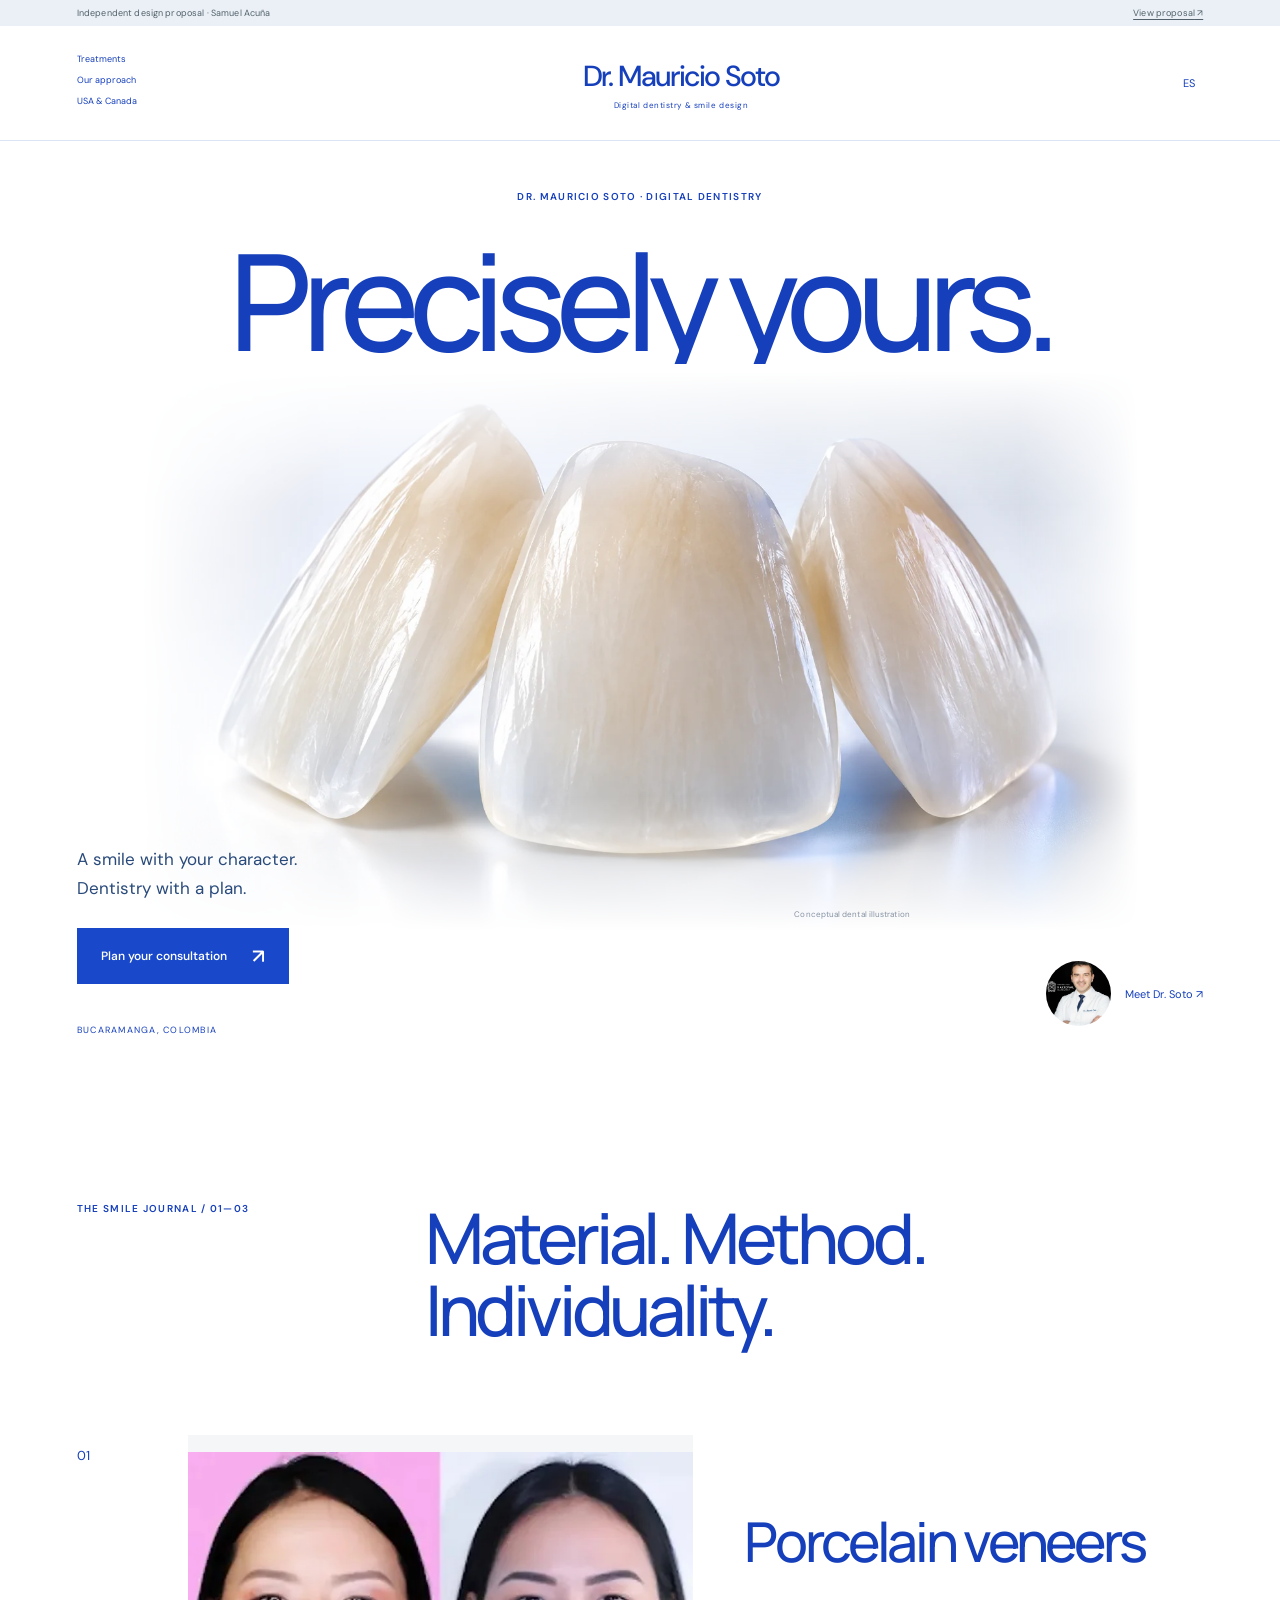
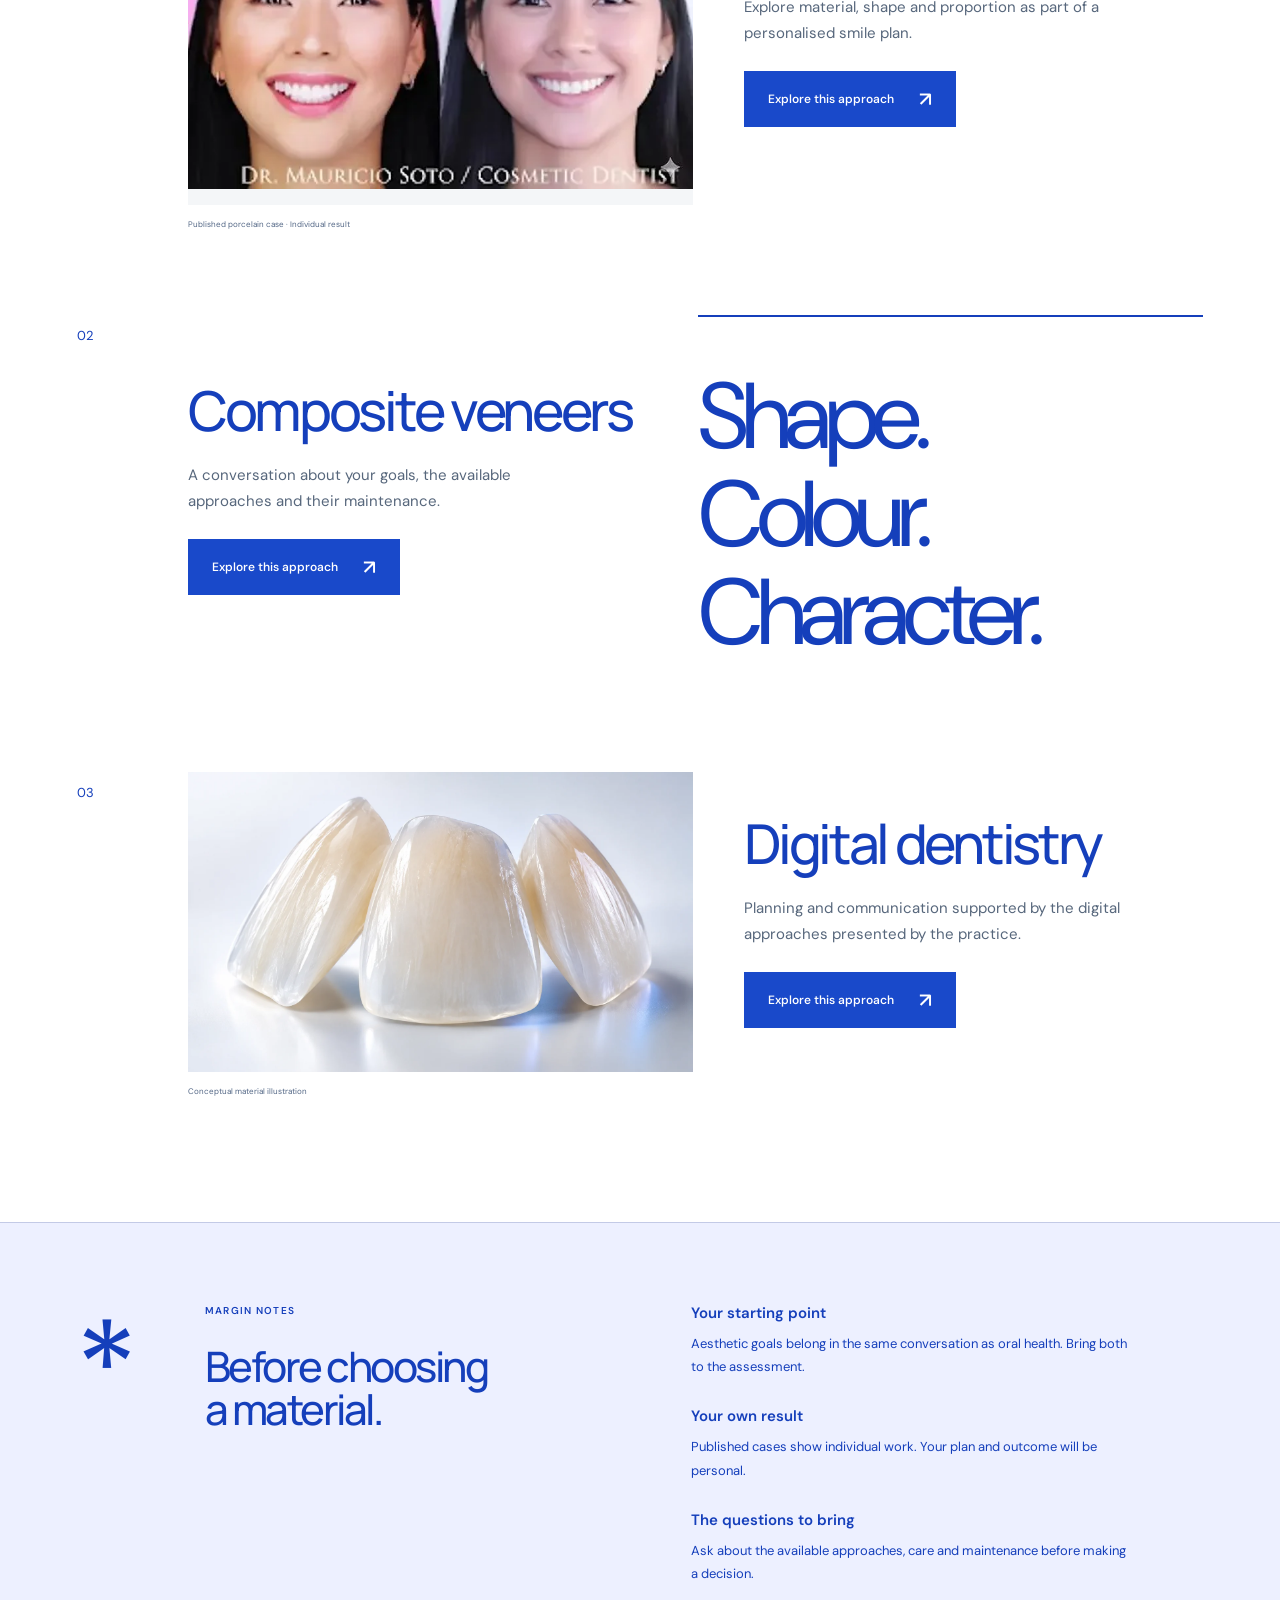
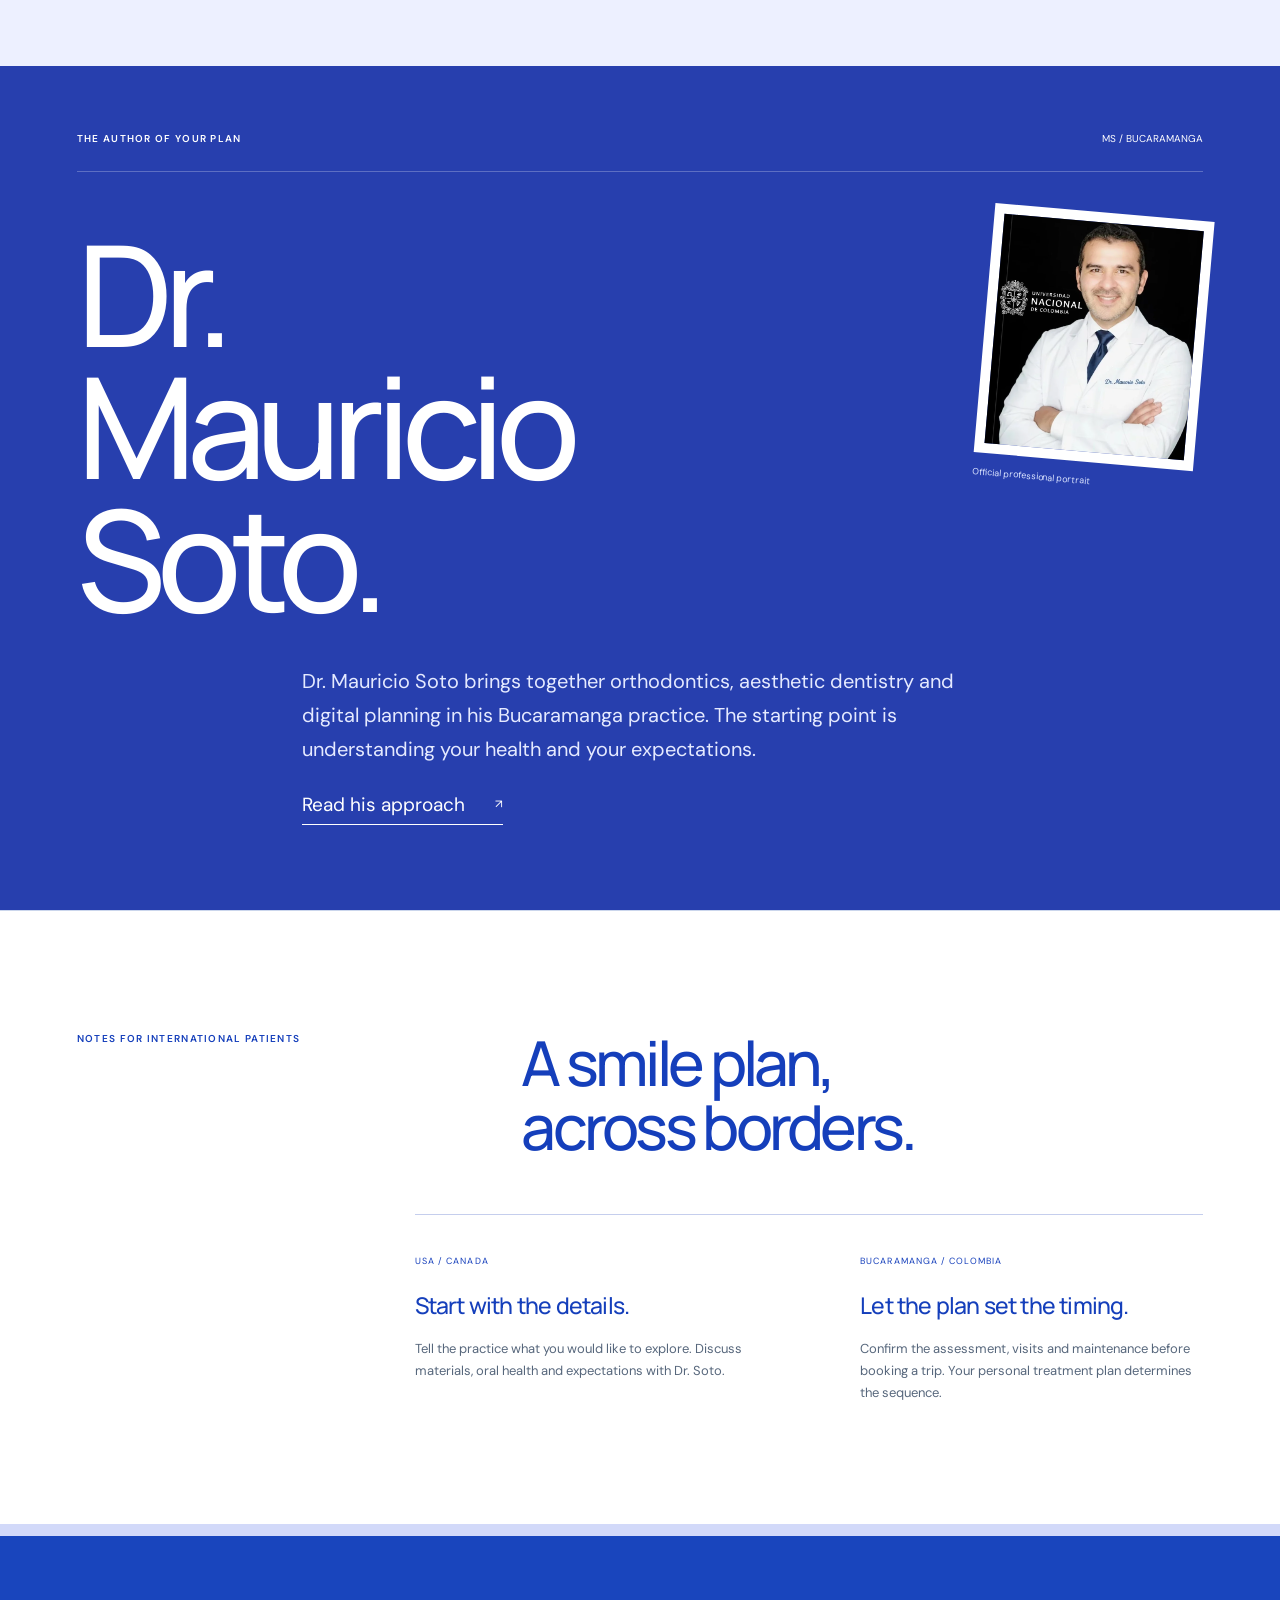
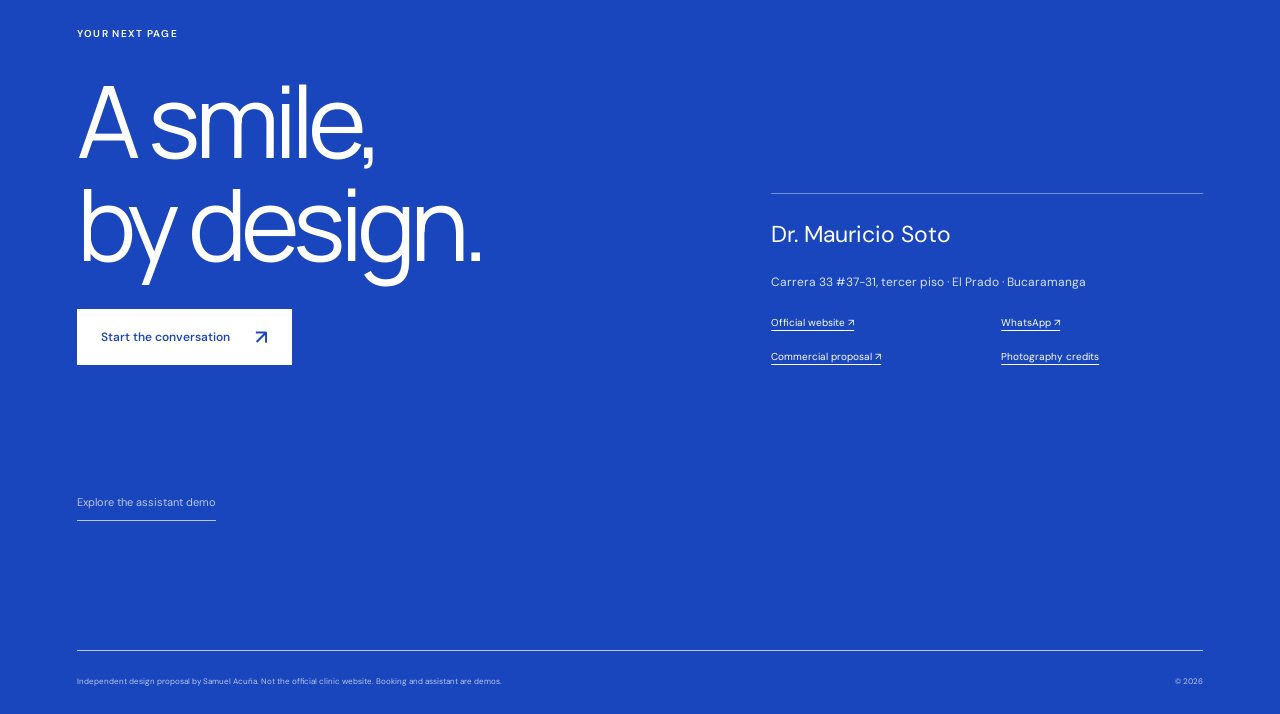
==== commit 8cb7a132: "Give every interior section a practice-specific design and patient journey" ====
--- a/index.html
+++ b/index.html
@@ -1,18 +1,25 @@
 <!DOCTYPE html>
-<html lang="en"><head><meta charset="utf-8"/><meta content="width=device-width,initial-scale=1" name="viewport"/><meta content="noindex,nofollow" name="robots"/><meta content="#f4f7f9" name="theme-color"/><title>Dr. Mauricio Soto | Digital dentistry &amp; smile design | Design proposal</title><link href="style.css?v=5" rel="stylesheet"/><script defer="" src="app.js?v=5"></script></head><body class="v4 drmauriciosoto independent-v5"><a class="skip" href="#main">Skip to content / Ir al contenido</a><div class="progress-bar"></div><div class="concept"><span data-en="Independent design proposal · Samuel Acuña" data-es="Propuesta de diseño independiente · Samuel Acuña">Independent design proposal · Samuel Acuña</span><a href="propuesta/"><span data-en="View proposal" data-es="Ver propuesta">View proposal</span> ↗</a></div><header class="site-header"><a class="brand" href="#main"><span class="brand-mark">MS</span><span><b>Dr. Mauricio Soto</b><small><span data-en="Digital dentistry &amp; smile design" data-es="Odontología digital y diseño de sonrisa">Digital dentistry &amp; smile design</span></small></span></a><nav aria-label="Main navigation" class="site-nav" id="site-nav"><a href="#services"><span data-en="Treatments" data-es="Tratamientos">Treatments</span></a><a href="#doctor"><span data-en="Our approach" data-es="El enfoque">Our approach</span></a><a href="#international"><span data-en="USA &amp; Canada" data-es="USA y Canadá">USA &amp; Canada</span></a></nav><div class="nav-actions"><button aria-label="Cambiar a español" class="lang">ES</button><button class="btn compact" data-book=""><span data-en="Consultation" data-es="Valoración">Consultation</span><span aria-hidden="true">↗</span></button><button aria-controls="site-nav" aria-expanded="false" class="menu-toggle"><span data-en="Menu" data-es="Menú">Menu</span></button></div></header><main id="main"><section class="m-hero"><div class="m-top"><span class="eyebrow" data-en="DR. MAURICIO SOTO · DIGITAL DENTISTRY" data-es="DR. MAURICIO SOTO · ODONTOLOGÍA DIGITAL">DR. MAURICIO SOTO · DIGITAL DENTISTRY</span><h1 data-en="Precisely
+
+<html lang="en"><head><meta charset="utf-8"/><meta content="width=device-width,initial-scale=1" name="viewport"/><meta content="noindex,nofollow" name="robots"/><meta content="#f4f7f9" name="theme-color"/><title>Dr. Mauricio Soto | Digital dentistry &amp; smile design | Design proposal</title><link href="style.css?v=6" rel="stylesheet"/><script defer="" src="app.js?v=6"></script></head><body class="v4 drmauriciosoto independent-v5 whole-page-v6"><a class="skip" href="#main">Skip to content / Ir al contenido</a><div class="progress-bar"></div><div class="concept"><span data-en="Independent design proposal · Samuel Acuña" data-es="Propuesta de diseño independiente · Samuel Acuña">Independent design proposal · Samuel Acuña</span><a href="propuesta/"><span data-en="View proposal" data-es="Ver propuesta">View proposal</span> ↗</a></div><header class="site-header"><a class="brand" href="#main"><span class="brand-mark">MS</span><span><b>Dr. Mauricio Soto</b><small><span data-en="Digital dentistry &amp; smile design" data-es="Odontología digital y diseño de sonrisa">Digital dentistry &amp; smile design</span></small></span></a><nav aria-label="Main navigation" class="site-nav" id="site-nav"><a href="#services"><span data-en="Treatments" data-es="Tratamientos">Treatments</span></a><a href="#doctor"><span data-en="Our approach" data-es="El enfoque">Our approach</span></a><a href="#international"><span data-en="USA &amp; Canada" data-es="USA y Canadá">USA &amp; Canada</span></a></nav><div class="nav-actions"><button aria-label="Cambiar a español" class="lang">ES</button><button class="btn compact" data-book=""><span data-en="Consultation" data-es="Valoración">Consultation</span><span aria-hidden="true">↗</span></button><button aria-controls="site-nav" aria-expanded="false" class="menu-toggle"><span data-en="Menu" data-es="Menú">Menu</span></button></div></header><main id="main"><section class="m-hero"><div class="m-top"><span class="eyebrow" data-en="DR. MAURICIO SOTO · DIGITAL DENTISTRY" data-es="DR. MAURICIO SOTO · ODONTOLOGÍA DIGITAL">DR. MAURICIO SOTO · DIGITAL DENTISTRY</span><h1 data-en="Precisely
 yours." data-es="Precisamente
 tuya.">Precisely
-yours.</h1></div><div class="m-object"><img alt="Editorial image / Imagen editorial" class="" decoding="async" fetchpriority="high" src="assets/editorial-v4.webp"/><span class="media-credit"><span data-en="Conceptual dental illustration" data-es="Ilustración dental conceptual">Conceptual dental illustration</span></span></div><div class="m-intro"><p data-en="A smile with your character. Dentistry with a plan." data-es="Una sonrisa con tu carácter. Odontología con un plan.">A smile with your character. Dentistry with a plan.</p><button class="btn" data-book=""><span data-en="Plan your consultation" data-es="Planea tu valoración">Plan your consultation</span><span aria-hidden="true">↗</span></button><span class="location">BUCARAMANGA, COLOMBIA</span></div><a class="m-doctor-stamp" href="#doctor"><img alt="Dr. Mauricio Soto — fotografía de su web pública" class="" decoding="async" fetchpriority="high" src="assets/hero.webp"/><span><span data-en="Meet Dr. Soto" data-es="Conoce al Dr. Soto">Meet Dr. Soto</span> ↗</span></a></section><section class="m-journal" id="services"><div class="m-journal-heading"><span class="eyebrow" data-en="THE SMILE JOURNAL / 01—03" data-es="EL DIARIO DE LA SONRISA / 01—03">THE SMILE JOURNAL / 01—03</span><h2 data-en="Material. Method.
+yours.</h1></div><div class="m-object"><img alt="Editorial image / Imagen editorial" class="" decoding="async" fetchpriority="high" height="1024" src="assets/editorial-v4.webp" width="1536"/><span class="media-credit"><span data-en="Conceptual dental illustration" data-es="Ilustración dental conceptual">Conceptual dental illustration</span></span></div><div class="m-intro"><p data-en="A smile with your character. Dentistry with a plan." data-es="Una sonrisa con tu carácter. Odontología con un plan.">A smile with your character. Dentistry with a plan.</p><button class="btn" data-book=""><span data-en="Plan your consultation" data-es="Planea tu valoración">Plan your consultation</span><span aria-hidden="true">↗</span></button><span class="location">BUCARAMANGA, COLOMBIA</span></div><a class="m-doctor-stamp" href="#doctor"><img alt="Dr. Mauricio Soto — fotografía de su web pública" class="" decoding="async" fetchpriority="high" height="851" src="assets/hero.webp" width="746"/><span><span data-en="Meet Dr. Soto" data-es="Conoce al Dr. Soto">Meet Dr. Soto</span> ↗</span></a></section><section class="m-journal" id="services"><div class="m-journal-heading"><span class="eyebrow" data-en="THE SMILE JOURNAL / 01—03" data-es="EL DIARIO DE LA SONRISA / 01—03">THE SMILE JOURNAL / 01—03</span><h2 data-en="Material. Method.
 Individuality." data-es="Material. Método.
 Individualidad.">Material. Method.
-Individuality.</h2></div><article class="m-spread reveal"><div class="m-spread-number">01</div><figure><img alt="Dr. Mauricio Soto — fotografía publicada por la consulta" class="" decoding="async" loading="lazy" src="assets/detail.webp"/><figcaption><span data-en="Published porcelain case · Individual result" data-es="Caso de porcelana publicado · Resultado individual">Published porcelain case · Individual result</span></figcaption></figure><div><h2 data-en="Porcelain veneers" data-es="Carillas de porcelana">Porcelain veneers</h2><p data-en="Explore material, shape and proportion as part of a personalised smile plan." data-es="Explora material, forma y proporción como parte de un plan de sonrisa personalizado.">Explore material, shape and proportion as part of a personalised smile plan.</p><button class="btn" data-book="" data-interest="0"><span data-en="Explore this approach" data-es="Explorar este enfoque">Explore this approach</span><span aria-hidden="true">↗</span></button></div></article><article class="m-spread reveal"><div class="m-spread-number">02</div><figure><img alt="Dr. Mauricio Soto — fotografía publicada por la consulta" class="" decoding="async" loading="lazy" src="assets/portrait.webp"/><figcaption><span data-en="Dr. Mauricio Soto · Professional portrait" data-es="Dr. Mauricio Soto · Retrato profesional">Dr. Mauricio Soto · Professional portrait</span></figcaption></figure><div><h2 data-en="Composite veneers" data-es="Carillas en resina">Composite veneers</h2><p data-en="A conversation about your goals, the available approaches and their maintenance." data-es="Una conversación sobre tus objetivos, las alternativas disponibles y su mantenimiento.">A conversation about your goals, the available approaches and their maintenance.</p><button class="btn" data-book="" data-interest="1"><span data-en="Explore this approach" data-es="Explorar este enfoque">Explore this approach</span><span aria-hidden="true">↗</span></button></div></article><article class="m-spread reveal"><div class="m-spread-number">03</div><figure><img alt="Editorial image / Imagen editorial" class="" decoding="async" loading="lazy" src="assets/editorial-v4.webp"/><figcaption><span data-en="Conceptual material illustration" data-es="Ilustración conceptual de material">Conceptual material illustration</span></figcaption></figure><div><h2 data-en="Digital dentistry" data-es="Odontología digital">Digital dentistry</h2><p data-en="Planning and communication supported by the digital approaches presented by the practice." data-es="Planeación y comunicación apoyadas en los enfoques digitales que presenta la consulta.">Planning and communication supported by the digital approaches presented by the practice.</p><button class="btn" data-book="" data-interest="2"><span data-en="Explore this approach" data-es="Explorar este enfoque">Explore this approach</span><span aria-hidden="true">↗</span></button></div></article></section><section class="doctor section" id="doctor"><figure class="doctor-photo reveal"><img alt="Dr. Mauricio Soto — fotografía de su web pública" class="" decoding="async" loading="lazy" src="assets/hero.webp"/><figcaption>Dr. Mauricio Soto</figcaption></figure><div class="doctor-copy reveal"><span class="eyebrow" data-en="THE PERSON BEHIND YOUR CARE" data-es="LA PERSONA DETRÁS DE TU ATENCIÓN">THE PERSON BEHIND YOUR CARE</span><h2 data-en="A clear plan.
-A personal approach." data-es="Un plan claro.
-Una mirada personal.">A clear plan.
-A personal approach.</h2><p data-en="Dr. Mauricio Soto brings together orthodontics, aesthetic dentistry and digital planning in his Bucaramanga practice. The starting point is understanding your health and your expectations." data-es="El Dr. Mauricio Soto reúne ortodoncia, odontología estética y planeación digital en su consulta de Bucaramanga. El punto de partida es entender tu salud y tus expectativas.">Dr. Mauricio Soto brings together orthodontics, aesthetic dentistry and digital planning in his Bucaramanga practice. The starting point is understanding your health and your expectations.</p><a class="text-link" href="https://www.doctormauriciosoto.com/" rel="noopener" target="_blank"><span data-en="Meet the professional" data-es="Conoce al profesional">Meet the professional</span> ↗</a></div></section><section class="m-travel-notes section" id="international"><div class="m-note-title"><span class="eyebrow" data-en="NOTES FOR INTERNATIONAL PATIENTS" data-es="NOTAS PARA PACIENTES INTERNACIONALES">NOTES FOR INTERNATIONAL PATIENTS</span><h2 data-en="A smile plan,
+Individuality.</h2></div><article class="m-spread reveal"><div class="m-spread-number">01</div><figure><img alt="Dr. Mauricio Soto — fotografía publicada por la consulta" class="" decoding="async" height="400" loading="lazy" src="assets/detail.webp" width="600"/><figcaption><span data-en="Published porcelain case · Individual result" data-es="Caso de porcelana publicado · Resultado individual">Published porcelain case · Individual result</span></figcaption></figure><div><h2 data-en="Porcelain veneers" data-es="Carillas de porcelana">Porcelain veneers</h2><p data-en="Explore material, shape and proportion as part of a personalised smile plan." data-es="Explora material, forma y proporción como parte de un plan de sonrisa personalizado.">Explore material, shape and proportion as part of a personalised smile plan.</p><button class="btn" data-book="" data-interest="0"><span data-en="Explore this approach" data-es="Explorar este enfoque">Explore this approach</span><span aria-hidden="true">↗</span></button></div></article><article class="m-spread reveal"><div class="m-spread-number">02</div><div class="m-material-word"><span data-en="Shape.
+Colour.
+Character." data-es="Forma.
+Color.
+Carácter.">Shape.
+Colour.
+Character.</span></div><div><h2 data-en="Composite veneers" data-es="Carillas en resina">Composite veneers</h2><p data-en="A conversation about your goals, the available approaches and their maintenance." data-es="Una conversación sobre tus objetivos, las alternativas disponibles y su mantenimiento.">A conversation about your goals, the available approaches and their maintenance.</p><button class="btn" data-book="" data-interest="1"><span data-en="Explore this approach" data-es="Explorar este enfoque">Explore this approach</span><span aria-hidden="true">↗</span></button></div></article><article class="m-spread reveal"><div class="m-spread-number">03</div><figure><img alt="Editorial image / Imagen editorial" class="" decoding="async" height="1024" loading="lazy" src="assets/editorial-v4.webp" width="1536"/><figcaption><span data-en="Conceptual material illustration" data-es="Ilustración conceptual de material">Conceptual material illustration</span></figcaption></figure><div><h2 data-en="Digital dentistry" data-es="Odontología digital">Digital dentistry</h2><p data-en="Planning and communication supported by the digital approaches presented by the practice." data-es="Planeación y comunicación apoyadas en los enfoques digitales que presenta la consulta.">Planning and communication supported by the digital approaches presented by the practice.</p><button class="btn" data-book="" data-interest="2"><span data-en="Explore this approach" data-es="Explorar este enfoque">Explore this approach</span><span aria-hidden="true">↗</span></button></div></article></section><aside class="m-reading"><span class="m-reading-mark">*</span><div><span class="eyebrow" data-en="MARGIN NOTES" data-es="NOTAS AL MARGEN">MARGIN NOTES</span><h2 data-en="Before choosing
+a material." data-es="Antes de elegir
+un material.">Before choosing
+a material.</h2></div><dl class="m-margin-notes"><div><dt><span data-en="Your starting point" data-es="Tu punto de partida">Your starting point</span></dt><dd><span data-en="Aesthetic goals belong in the same conversation as oral health. Bring both to the assessment." data-es="Los objetivos estéticos van en la misma conversación que la salud oral. Lleva ambos a la valoración.">Aesthetic goals belong in the same conversation as oral health. Bring both to the assessment.</span></dd></div><div><dt><span data-en="Your own result" data-es="Tu propio resultado">Your own result</span></dt><dd><span data-en="Published cases show individual work. Your plan and outcome will be personal." data-es="Los casos publicados muestran trabajos individuales. Tu plan y resultado serán personales.">Published cases show individual work. Your plan and outcome will be personal.</span></dd></div><div><dt><span data-en="The questions to bring" data-es="Las preguntas que llevarás">The questions to bring</span></dt><dd><span data-en="Ask about the available approaches, care and maintenance before making a decision." data-es="Pregunta por las alternativas, cuidados y mantenimiento antes de decidir.">Ask about the available approaches, care and maintenance before making a decision.</span></dd></div></dl></aside><section class="m-author" id="doctor"><div class="m-author-top"><span class="eyebrow" data-en="THE AUTHOR OF YOUR PLAN" data-es="QUIEN CONSTRUYE TU PLAN">THE AUTHOR OF YOUR PLAN</span><span>MS / BUCARAMANGA</span></div><h2>Dr. Mauricio<br/>Soto.</h2><figure><img alt="Dr. Mauricio Soto — fotografía oficial" decoding="async" height="851" loading="lazy" src="assets/hero.webp" width="746"/><figcaption><span data-en="Official professional portrait" data-es="Retrato profesional oficial">Official professional portrait</span></figcaption></figure><div class="m-author-copy"><p data-en="Dr. Mauricio Soto brings together orthodontics, aesthetic dentistry and digital planning in his Bucaramanga practice. The starting point is understanding your health and your expectations." data-es="El Dr. Mauricio Soto reúne ortodoncia, odontología estética y planeación digital en su consulta de Bucaramanga. El punto de partida es entender tu salud y tus expectativas.">Dr. Mauricio Soto brings together orthodontics, aesthetic dentistry and digital planning in his Bucaramanga practice. The starting point is understanding your health and your expectations.</p><a class="text-link" href="https://www.doctormauriciosoto.com/" rel="noopener" target="_blank"><span data-en="Read his approach" data-es="Conoce su enfoque">Read his approach</span> ↗</a></div></section><section class="m-travel-notes section m-travel-v6" id="international"><div class="m-note-title"><span class="eyebrow" data-en="NOTES FOR INTERNATIONAL PATIENTS" data-es="NOTAS PARA PACIENTES INTERNACIONALES">NOTES FOR INTERNATIONAL PATIENTS</span><h2 data-en="A smile plan,
 across borders." data-es="Un plan de sonrisa,
 sin fronteras.">A smile plan,
-across borders.</h2></div><div class="m-note-columns"><article><small>USA / CANADA</small><h3 data-en="Start with the details." data-es="Comienza por los detalles.">Start with the details.</h3><p data-en="Tell the practice what you would like to explore. Discuss materials, oral health and expectations with Dr. Soto." data-es="Comparte con la consulta qué te gustaría explorar. Conversa con el Dr. Soto sobre materiales, salud oral y expectativas.">Tell the practice what you would like to explore. Discuss materials, oral health and expectations with Dr. Soto.</p></article><article><small>BUCARAMANGA / COLOMBIA</small><h3 data-en="Let the plan set the timing." data-es="Que el plan defina los tiempos.">Let the plan set the timing.</h3><p data-en="Confirm the assessment, visits and maintenance before booking a trip. Your personal treatment plan determines the sequence." data-es="Confirma la valoración, las visitas y el mantenimiento antes de reservar un viaje. Tu plan personal determina la secuencia.">Confirm the assessment, visits and maintenance before booking a trip. Your personal treatment plan determines the sequence.</p></article></div></section><section class="faq section m-faq"><div><span class="eyebrow" data-en="A LITTLE MORE CLARITY" data-es="UN POCO MÁS DE CLARIDAD">A LITTLE MORE CLARITY</span><h2 data-en="A few useful details." data-es="Algunos detalles útiles.">A few useful details.</h2></div><div><details><summary><span data-en="Can I start from the USA or Canada?" data-es="¿Puedo comenzar desde USA o Canadá?">Can I start from the USA or Canada?</span><span>+</span></summary><p data-en="Ask the practice about remote consultation, language and coordination for your individual case." data-es="Consulta al equipo sobre valoración remota, idioma y coordinación para tu caso.">Ask the practice about remote consultation, language and coordination for your individual case.</p></details><details><summary><span data-en="How long will my treatment take?" data-es="¿Cuánto durará mi tratamiento?">How long will my treatment take?</span><span>+</span></summary><p data-en="Your clinician determines the plan, visits and follow-up after assessment. Confirm this before arranging travel." data-es="El profesional determina el plan, las visitas y el seguimiento tras la valoración. Confírmalo antes de organizar el viaje.">Your clinician determines the plan, visits and follow-up after assessment. Confirm this before arranging travel.</p></details><details><summary><span data-en="Is this calendar connected to the clinic?" data-es="¿Esta agenda está conectada con la clínica?">Is this calendar connected to the clinic?</span><span>+</span></summary><p data-en="This is a demonstration of the proposed experience. No appointment is booked and no data is sent. Use the official channels for real availability." data-es="Esta es una demostración de la experiencia propuesta. No se agenda una cita ni se envían datos. Usa los canales oficiales para disponibilidad real.">This is a demonstration of the proposed experience. No appointment is booked and no data is sent. Use the official channels for real availability.</p></details></div></section></main><footer class="m-ending" id="consultation"><div class="m-ending-title"><span class="eyebrow" data-en="YOUR NEXT PAGE" data-es="TU SIGUIENTE PÁGINA">YOUR NEXT PAGE</span><h2 data-en="A smile,
+across borders.</h2></div><div class="m-note-columns"><article><small>USA / CANADA</small><h3 data-en="Start with the details." data-es="Comienza por los detalles.">Start with the details.</h3><p data-en="Tell the practice what you would like to explore. Discuss materials, oral health and expectations with Dr. Soto." data-es="Comparte con la consulta qué te gustaría explorar. Conversa con el Dr. Soto sobre materiales, salud oral y expectativas.">Tell the practice what you would like to explore. Discuss materials, oral health and expectations with Dr. Soto.</p></article><article><small>BUCARAMANGA / COLOMBIA</small><h3 data-en="Let the plan set the timing." data-es="Que el plan defina los tiempos.">Let the plan set the timing.</h3><p data-en="Confirm the assessment, visits and maintenance before booking a trip. Your personal treatment plan determines the sequence." data-es="Confirma la valoración, las visitas y el mantenimiento antes de reservar un viaje. Tu plan personal determina la secuencia.">Confirm the assessment, visits and maintenance before booking a trip. Your personal treatment plan determines the sequence.</p></article></div></section></main><footer class="m-ending" id="consultation"><div class="m-ending-title"><span class="eyebrow" data-en="YOUR NEXT PAGE" data-es="TU SIGUIENTE PÁGINA">YOUR NEXT PAGE</span><h2 data-en="A smile,
 by design." data-es="Una sonrisa,
 con intención.">A smile,
-by design.</h2><button class="btn" data-book=""><span data-en="Start the conversation" data-es="Comenzar la conversación">Start the conversation</span><span aria-hidden="true">↗</span></button></div><div class="m-colophon"><strong>Dr. Mauricio Soto</strong><p>Carrera 33 #37-31, tercer piso · El Prado · Bucaramanga</p><div class="end-links"><a href="https://www.doctormauriciosoto.com/" rel="noopener" target="_blank"><span data-en="Official website" data-es="Sitio oficial">Official website</span> ↗</a><a href="https://wa.me/573187080343" rel="noopener" target="_blank">WhatsApp ↗</a><a href="propuesta/"><span data-en="Commercial proposal" data-es="Propuesta comercial">Commercial proposal</span> ↗</a><a href="credits.html"><span data-en="Photography credits" data-es="Créditos fotográficos">Photography credits</span></a></div></div><div class="end-note"><span data-en="Independent design proposal by Samuel Acuña. Not the official clinic website. Booking and assistant are demos." data-es="Propuesta de diseño independiente de Samuel Acuña. No es la web oficial de la consulta. Agenda y asistente demo.">Independent design proposal by Samuel Acuña. Not the official clinic website. Booking and assistant are demos.</span><span>© 2026</span></div></footer><dialog aria-labelledby="booking-title" id="booking"><div class="dialog-top"><span class="eyebrow" data-en="BOOKING PREVIEW · DEMO" data-es="VISTA PREVIA DE AGENDA · DEMO">BOOKING PREVIEW · DEMO</span><button aria-label="Close / Cerrar" class="dialog-close" data-close="">×</button></div><h2 class="dialog-title" data-en="Your first conversation." data-es="Tu primera conversación." id="booking-title">Your first conversation.</h2><p class="dialog-help" data-en="Explore the experience. No data is sent and no real appointment is booked." data-es="Explora la experiencia. No se envían datos ni se reserva una cita real.">Explore the experience. No data is sent and no real appointment is booked.</p><form id="booking-form"><div class="form-step active"><div class="step-label">01 / 03</div><label><span data-en="What would you like to explore?" data-es="¿Qué te gustaría explorar?">What would you like to explore?</span><select id="demo-service"><option data-en="Porcelain veneers" data-es="Carillas de porcelana" value="0">Porcelain veneers</option><option data-en="Composite veneers" data-es="Carillas en resina" value="1">Composite veneers</option><option data-en="Digital dentistry" data-es="Odontología digital" value="2">Digital dentistry</option></select></label><label><span data-en="Where would you start?" data-es="¿Desde dónde comenzarías?">Where would you start?</span><select id="demo-country"><option>USA</option><option data-en="Canada" data-es="Canadá">Canada</option><option data-en="Another country" data-es="Otro país">Another country</option></select></label><div class="form-buttons"><span></span><button class="btn" data-next="" type="button"><span data-en="Continue" data-es="Continuar">Continue</span> →</button></div></div><div class="form-step"><div class="step-label">02 / 03 · <span data-en="ILLUSTRATIVE AVAILABILITY" data-es="DISPONIBILIDAD ILUSTRATIVA">ILLUSTRATIVE AVAILABILITY</span></div><div class="form-grid"><label><span data-en="Preferred date" data-es="Fecha preferida">Preferred date</span><input id="demo-date" required="" type="date"/></label><label><span data-en="Preferred time" data-es="Hora preferida">Preferred time</span><select id="demo-time"><option>09:00</option><option>11:00</option><option>14:00</option><option>16:00</option></select></label></div><p class="dialog-help" data-en="Times shown in Colombia time (UTC−5). These are examples, not a live calendar." data-es="Horarios en hora de Colombia (UTC−5). Son ejemplos, no una agenda en vivo.">Times shown in Colombia time (UTC−5). These are examples, not a live calendar.</p><div class="form-buttons"><button class="btn outline" data-back="" type="button">← <span data-en="Back" data-es="Atrás">Back</span></button><button class="btn" data-next="" type="button"><span data-en="Review" data-es="Revisar">Review</span> →</button></div></div><div class="form-step"><div class="step-label">03 / 03</div><h3 data-en="Your preview" data-es="Tu vista previa">Your preview</h3><div class="booking-summary" id="summary-content" style="white-space:pre-line"></div><p class="dialog-help" data-en="This demonstration ends here. A real implementation would connect the clinic’s approved calendar and confirmation process." data-es="Esta demostración termina aquí. Una implementación real conectaría la agenda aprobada de la clínica y su proceso de confirmación.">This demonstration ends here. A real implementation would connect the clinic’s approved calendar and confirmation process.</p><div class="form-buttons"><button class="btn outline" data-back="" type="button">← <span data-en="Back" data-es="Atrás">Back</span></button><button class="btn" type="submit"><span data-en="Finish preview" data-es="Finalizar vista previa">Finish preview</span> ✓</button></div></div><p class="error" id="booking-error" role="alert"></p></form><div hidden="" id="booking-success" tabindex="-1"><div class="demo-success"><h3 data-en="Preview complete." data-es="Vista previa completada.">Preview complete.</h3><p data-en="No appointment has been reserved. No information was sent." data-es="No se ha reservado ninguna cita. No se envió información.">No appointment has been reserved. No information was sent.</p></div><a class="btn outline" href="https://www.doctormauriciosoto.com/" rel="noopener noreferrer" target="_blank"><span data-en="Go to official channels" data-es="Ir a los canales oficiales">Go to official channels</span> ↗</a></div></dialog>
-<button aria-label="Explore demo assistant / Explorar asistente demo" class="assistant-launch" data-assistant="">✦</button><dialog aria-labelledby="assistant-title" id="assistant"><div class="dialog-top"><span class="eyebrow" data-en="ADMINISTRATIVE ASSISTANT · DEMO" data-es="ASISTENTE ADMINISTRATIVO · DEMO">ADMINISTRATIVE ASSISTANT · DEMO</span><button aria-label="Close / Cerrar" class="dialog-close" data-close="">×</button></div><h2 class="dialog-title" data-en="How can we orient you?" data-es="¿Cómo podemos orientarte?" id="assistant-title">How can we orient you?</h2><div aria-live="polite" class="bot-response" id="bot-response"></div><div class="bot-questions"><button data-topic="travel"><span data-en="Travelling to Colombia" data-es="Viajar a Colombia">Travelling to Colombia</span></button><button data-topic="appointments"><span data-en="Appointments" data-es="Citas">Appointments</span></button><button data-topic="services"><span data-en="Service areas" data-es="Áreas de atención">Service areas</span></button><button data-topic="human"><span data-en="Speak with the team" data-es="Hablar con el equipo">Speak with the team</span></button></div><p class="dialog-help" data-en="Demonstration with prepared responses. It does not provide medical advice or replace a clinical assessment." data-es="Demostración con respuestas preparadas. No ofrece consejo médico ni reemplaza una valoración clínica.">Demonstration with prepared responses. It does not provide medical advice or replace a clinical assessment.</p></dialog><script>window.SITE={"name": "Dr. Mauricio Soto", "services": [["Porcelain veneers", "Carillas de porcelana", "Explore material, shape and proportion as part of a personalised smile plan.", "Explora material, forma y proporción como parte de un plan de sonrisa personalizado."], ["Composite veneers", "Carillas en resina", "A conversation about your goals, the available approaches and their maintenance.", "Una conversación sobre tus objetivos, las alternativas disponibles y su mantenimiento."], ["Digital dentistry", "Odontología digital", "Planning and communication supported by the digital approaches presented by the practice.", "Planeación y comunicación apoyadas en los enfoques digitales que presenta la consulta."]]};</script></body></html>+by design.</h2><button class="btn" data-book=""><span data-en="Start the conversation" data-es="Comenzar la conversación">Start the conversation</span><span aria-hidden="true">↗</span></button></div><div class="m-colophon"><strong>Dr. Mauricio Soto</strong><p>Carrera 33 #37-31, tercer piso · El Prado · Bucaramanga</p><div class="end-links"><a href="https://www.doctormauriciosoto.com/" rel="noopener" target="_blank"><span data-en="Official website" data-es="Sitio oficial">Official website</span> ↗</a><a href="https://wa.me/573187080343" rel="noopener" target="_blank">WhatsApp ↗</a><a href="propuesta/"><span data-en="Commercial proposal" data-es="Propuesta comercial">Commercial proposal</span> ↗</a><a href="credits.html"><span data-en="Photography credits" data-es="Créditos fotográficos">Photography credits</span></a></div></div><button aria-label="Explore demo assistant / Explorar asistente demo" class="assistant-inline" data-assistant=""><span data-en="Explore the assistant demo" data-es="Explorar el asistente demo">Explore the assistant demo</span></button><div class="end-note"><span data-en="Independent design proposal by Samuel Acuña. Not the official clinic website. Booking and assistant are demos." data-es="Propuesta de diseño independiente de Samuel Acuña. No es la web oficial de la consulta. Agenda y asistente demo.">Independent design proposal by Samuel Acuña. Not the official clinic website. Booking and assistant are demos.</span><span>© 2026</span></div></footer><dialog aria-labelledby="booking-title" id="booking"><div class="dialog-top"><span class="eyebrow" data-en="BOOKING PREVIEW · DEMO" data-es="VISTA PREVIA DE AGENDA · DEMO">BOOKING PREVIEW · DEMO</span><button aria-label="Close / Cerrar" class="dialog-close" data-close="">×</button></div><h2 class="dialog-title" data-en="Your first conversation." data-es="Tu primera conversación." id="booking-title">Your first conversation.</h2><p class="dialog-help" data-en="Explore the experience. No data is sent and no real appointment is booked." data-es="Explora la experiencia. No se envían datos ni se reserva una cita real.">Explore the experience. No data is sent and no real appointment is booked.</p><form id="booking-form"><div class="form-step active"><div class="step-label">01 / 03</div><label><span data-en="What would you like to explore?" data-es="¿Qué te gustaría explorar?">What would you like to explore?</span><select id="demo-service"><option data-en="Porcelain veneers" data-es="Carillas de porcelana" value="0">Porcelain veneers</option><option data-en="Composite veneers" data-es="Carillas en resina" value="1">Composite veneers</option><option data-en="Digital dentistry" data-es="Odontología digital" value="2">Digital dentistry</option></select></label><label><span data-en="Where would you start?" data-es="¿Desde dónde comenzarías?">Where would you start?</span><select id="demo-country"><option>USA</option><option data-en="Canada" data-es="Canadá">Canada</option><option data-en="Another country" data-es="Otro país">Another country</option></select></label><div class="form-buttons"><span></span><button class="btn" data-next="" type="button"><span data-en="Continue" data-es="Continuar">Continue</span> →</button></div></div><div class="form-step"><div class="step-label">02 / 03 · <span data-en="ILLUSTRATIVE AVAILABILITY" data-es="DISPONIBILIDAD ILUSTRATIVA">ILLUSTRATIVE AVAILABILITY</span></div><div class="form-grid"><label><span data-en="Preferred date" data-es="Fecha preferida">Preferred date</span><input id="demo-date" required="" type="date"/></label><label><span data-en="Preferred time" data-es="Hora preferida">Preferred time</span><select id="demo-time"><option>09:00</option><option>11:00</option><option>14:00</option><option>16:00</option></select></label></div><p class="dialog-help" data-en="Times shown in Colombia time (UTC−5). These are examples, not a live calendar." data-es="Horarios en hora de Colombia (UTC−5). Son ejemplos, no una agenda en vivo.">Times shown in Colombia time (UTC−5). These are examples, not a live calendar.</p><div class="form-buttons"><button class="btn outline" data-back="" type="button">← <span data-en="Back" data-es="Atrás">Back</span></button><button class="btn" data-next="" type="button"><span data-en="Review" data-es="Revisar">Review</span> →</button></div></div><div class="form-step"><div class="step-label">03 / 03</div><h3 data-en="Your preview" data-es="Tu vista previa">Your preview</h3><div class="booking-summary" id="summary-content" style="white-space:pre-line"></div><p class="dialog-help" data-en="This demonstration ends here. A real implementation would connect the clinic’s approved calendar and confirmation process." data-es="Esta demostración termina aquí. Una implementación real conectaría la agenda aprobada de la clínica y su proceso de confirmación.">This demonstration ends here. A real implementation would connect the clinic’s approved calendar and confirmation process.</p><div class="form-buttons"><button class="btn outline" data-back="" type="button">← <span data-en="Back" data-es="Atrás">Back</span></button><button class="btn" type="submit"><span data-en="Finish preview" data-es="Finalizar vista previa">Finish preview</span> ✓</button></div></div><p class="error" id="booking-error" role="alert"></p></form><div hidden="" id="booking-success" tabindex="-1"><div class="demo-success"><h3 data-en="Preview complete." data-es="Vista previa completada.">Preview complete.</h3><p data-en="No appointment has been reserved. No information was sent." data-es="No se ha reservado ninguna cita. No se envió información.">No appointment has been reserved. No information was sent.</p></div><a class="btn outline" href="https://www.doctormauriciosoto.com/" rel="noopener noreferrer" target="_blank"><span data-en="Go to official channels" data-es="Ir a los canales oficiales">Go to official channels</span> ↗</a></div></dialog>
+<dialog aria-labelledby="assistant-title" id="assistant"><div class="dialog-top"><span class="eyebrow" data-en="ADMINISTRATIVE ASSISTANT · DEMO" data-es="ASISTENTE ADMINISTRATIVO · DEMO">ADMINISTRATIVE ASSISTANT · DEMO</span><button aria-label="Close / Cerrar" class="dialog-close" data-close="">×</button></div><h2 class="dialog-title" data-en="How can we orient you?" data-es="¿Cómo podemos orientarte?" id="assistant-title">How can we orient you?</h2><div aria-live="polite" class="bot-response" id="bot-response"></div><div class="bot-questions"><button data-topic="travel"><span data-en="Travelling to Colombia" data-es="Viajar a Colombia">Travelling to Colombia</span></button><button data-topic="appointments"><span data-en="Appointments" data-es="Citas">Appointments</span></button><button data-topic="services"><span data-en="Service areas" data-es="Áreas de atención">Service areas</span></button><button data-topic="human"><span data-en="Speak with the team" data-es="Hablar con el equipo">Speak with the team</span></button></div><p class="dialog-help" data-en="Demonstration with prepared responses. It does not provide medical advice or replace a clinical assessment." data-es="Demostración con respuestas preparadas. No ofrece consejo médico ni reemplaza una valoración clínica.">Demonstration with prepared responses. It does not provide medical advice or replace a clinical assessment.</p></dialog><script>window.SITE={"name": "Dr. Mauricio Soto", "services": [["Porcelain veneers", "Carillas de porcelana", "Explore material, shape and proportion as part of a personalised smile plan.", "Explora material, forma y proporción como parte de un plan de sonrisa personalizado."], ["Composite veneers", "Carillas en resina", "A conversation about your goals, the available approaches and their maintenance.", "Una conversación sobre tus objetivos, las alternativas disponibles y su mantenimiento."], ["Digital dentistry", "Odontología digital", "Planning and communication supported by the digital approaches presented by the practice.", "Planeación y comunicación apoyadas en los enfoques digitales que presenta la consulta."]]};</script></body></html>
--- a/style.css
+++ b/style.css
@@ -79,3 +79,41 @@
 @media(max-width:800px){.drmauriciosoto .m-hero{min-height:900px;padding-top:45px}.drmauriciosoto .m-top h1{font-size:clamp(70px,19vw,130px);max-width:500px;margin-inline:auto}.drmauriciosoto .m-top .eyebrow{margin-inline:auto}.drmauriciosoto .m-object{top:245px;left:-10%;right:auto;width:120%;height:350px}.drmauriciosoto .m-intro{position:relative;left:auto;bottom:auto;margin-top:345px;width:calc(100% - 80px)}.drmauriciosoto .m-doctor-stamp{bottom:75px;right:20px}html[lang=es] .drmauriciosoto .m-top h1{font-size:clamp(44px,14.3vw,105px)}}
 
 @media(max-width:800px){.drmauriciosoto .m-intro{margin-top:380px}.drmauriciosoto .m-hero{min-height:935px}}
+
+/* Whole-page identities. Each system belongs to one practice. */
+.whole-page-v6 [hidden]{display:none!important}.whole-page-v6 figure{margin:0}.whole-page-v6 dl,.whole-page-v6 dd{margin:0}.whole-page-v6 h4{font-size:16px;line-height:1.4}.whole-page-v6 [role=tab]{cursor:pointer;font:inherit;transition:background .25s,color .25s,transform .25s}.whole-page-v6 [role=tabpanel]{animation:panelEnter .4s ease both}.whole-page-v6 :focus-visible{outline:2px solid currentColor;outline-offset:6px}.whole-page-v6 .assistant-inline{position:static;display:block;background:none;border:0;border-bottom:1px solid currentColor;border-radius:0;box-shadow:none;color:inherit;padding:9px 0;margin:30px 0 20px;font-size:11px;line-height:1.5;width:max-content;max-width:100%;height:auto;opacity:.7;grid-column:1/-1}.whole-page-v6 .assistant-inline:hover{opacity:1}.whole-page-v6 figcaption{line-height:1.6}.whole-page-v6 [role=tablist]{position:relative}.whole-page-v6 [role=tablist] button{white-space:normal}
+@keyframes panelEnter{from{opacity:.3;transform:translateY(10px)}to{opacity:1;transform:none}}
+/* Mauricio: publication, marginalia, author signature. */
+.m-material-word{font-size:clamp(60px,7.3vw,112px);white-space:pre-line;line-height:1.05;letter-spacing:-.07em;border-top:2px solid currentColor;padding-top:50px;align-self:center}.m-reading{display:grid;grid-template-columns:.15fr .85fr 1fr;gap:4vw;padding:80px var(--g);background:#edf0ff;border-top:1px solid #c3cae6}.m-reading-mark{font-size:130px;line-height:1}.m-reading h2{font-size:42px}.m-margin-notes{display:grid;gap:28px}.m-margin-notes dt{font-size:15px;font-weight:600;margin-bottom:9px}.m-margin-notes dd{font-size:13px;line-height:1.8;max-width:440px}.m-author{background:#273fae;color:white;padding:65px var(--g) 85px;position:relative;display:grid;grid-template-columns:1.5fr 1fr;gap:40px 8vw;overflow:hidden}.m-author-top{grid-column:1/-1;display:flex;justify-content:space-between;align-items:center;border-bottom:1px solid #ffffff40;padding-bottom:25px;font-size:10px}.m-author-top .eyebrow{margin:0;color:inherit}.m-author h2{font-size:clamp(75px,11vw,160px);letter-spacing:-.065em;line-height:.94;margin-top:15px}.m-author figure{width:220px;align-self:start;justify-self:end;transform:rotate(5deg)}.m-author figure img{height:250px;object-fit:cover;object-position:center 15%;border:10px solid white}.m-author figcaption{font-size:9px;margin-top:12px;color:#dce5ff}.m-author-copy{grid-column:1/-1;max-width:680px;margin-left:20%}.m-author-copy p{font-size:20px;line-height:1.7;color:#e5eaff}.m-author-copy .text-link{color:white}.m-travel-v6{background:white!important;position:relative}.m-travel-v6 .m-note-columns{border-top:1px solid #c5ceed;padding-top:40px}.drmauriciosoto .m-ending{border-top:12px solid #d2d9f9}
+/* Silvia: an asymmetrical care landscape and correspondence. */
+.s-care-garden{background:#f7f3f5;padding:95px var(--g) 70px;color:#65465f;border-radius:100px 0 0 0}.s-care-garden header{text-align:center;max-width:800px;margin:auto}.s-care-garden h2{font-size:80px}.s-care-landscape{position:relative;min-height:810px;margin-top:70px}.s-care-landscape>figure{position:absolute;width:35%;height:560px;left:33%;top:85px;border-radius:48% 48% 42% 42%;overflow:hidden}.s-care-landscape>figure img{width:100%;height:100%;object-fit:cover;object-position:55% center}.s-care-landscape figcaption{position:absolute;bottom:30px;left:15%;right:15%;text-align:center;font-size:8px;background:#fff9;border-radius:20px;padding:8px 12px;color:#4e3c48}.s-care-island{position:absolute;width:27%}.s-care-island h3{font-family:var(--display);font-weight:400;font-size:40px;line-height:1.1}.s-care-island p{font-size:14px;line-height:1.9;margin:20px 0}.s-care-island .btn{background:transparent;color:#65465f;border:0;border-bottom:1px solid #a58d9e;border-radius:0;padding:10px 0;min-height:40px;font-size:11px;gap:15px}.s-island-0{top:30px;left:0}.s-island-1{top:300px;right:0}.s-island-2{top:530px;left:0}.s-correspondence{grid-column:1/-1;margin-top:35px;padding-top:55px;border-top:1px solid #90778c50}.s-letters{display:grid;grid-template-columns:1fr 1fr 1fr;gap:45px}.s-letters>div:nth-child(2){padding-top:45px}.s-letters>div:nth-child(3){padding-top:90px}.s-letters dt{font-family:var(--display);font-size:28px;line-height:1.2;margin-bottom:20px}.s-letters dd{font-size:13px;line-height:1.9}.drasilviahoyos .s-ending{padding-top:80px;background:#fff!important}.drasilviahoyos .s-ending .assistant-inline{margin-inline:auto}
+/* Gregory: clinical record and comparison instrument. */
+.g-credentials{background:#cde7d3;color:#14332d;padding:75px var(--g);display:grid;grid-template-columns:1.1fr 1fr;gap:7vw}.g-identity{display:grid;grid-template-columns:1fr 150px;gap:20px;align-items:end}.g-identity>span{grid-column:1/-1;font-size:11px;letter-spacing:.15em}.g-identity h2{font-size:60px;line-height:1;letter-spacing:-.045em}.g-identity img{width:150px;height:210px;object-fit:cover;object-position:center 15%;filter:grayscale(1)}.g-credential-data>dl>div{display:grid;grid-template-columns:1fr 1fr;gap:20px;padding:15px 0;border-top:1px solid #14332d40}.g-credential-data dt{font-size:11px;line-height:1.6}.g-credential-data dd{font-size:14px;line-height:1.6}.g-credential-data p{font-size:13px;margin-top:20px}.g-credential-data .text-link{font-size:11px}.drgregorycamacho .g-observation{background:#112a25;color:#e0f0e6;display:grid;grid-template-columns:1fr 1.35fr;gap:50px;padding-top:95px;padding-bottom:80px;align-items:center}.g-observation h2{font-size:78px}.g-observation>div:first-child p{font-size:14px;max-width:290px}.g-observation .eyebrow{color:#a2bbae}.g-observation .comparison{height:610px;border-radius:0;max-width:600px;width:100%;justify-self:end;border:1px solid #d4e6db50}.g-observation .comparison img{object-fit:contain;background:#10231f}.g-observation .compare-label{border-radius:0}.g-observation-note{grid-column:1/-1;border-top:1px solid #d4e6db40;display:flex;gap:60px;align-items:center;padding-top:25px}.g-observation-note>span{font-size:12px;white-space:nowrap;letter-spacing:.15em}.g-observation-note p{font-size:11px;line-height:1.8;max-width:600px}.g-follow-up{border:1px solid #14332d40;margin-top:50px;display:grid;grid-template-columns:.7fr 1.3fr 1fr;gap:30px;padding:30px}.g-follow-up .eyebrow{margin:0;font-size:9px;line-height:1.9}.g-follow-up h3{font-size:25px;line-height:1.25}.g-follow-up p{font-size:12px;line-height:1.8}.drgregorycamacho .g-ending{margin-top:0}
+/* Quiceno: explore the connected foundation, then meet the practice. */
+.q-foundation{background:#eef5fc;padding:90px var(--g) 0}.q-foundation header{display:flex;justify-content:space-between;align-items:flex-start;gap:40px}.q-foundation header .eyebrow{max-width:230px}.q-foundation h2{font-size:62px}.q-foundation-body{display:grid;grid-template-columns:1.1fr 1fr;gap:5vw;align-items:center;min-height:620px}.q-foundation-body>figure{height:590px;position:relative}.q-foundation-body>figure img{height:100%;width:100%;object-fit:cover;mask-image:radial-gradient(ellipse,#000 45%,transparent 73%);object-position:70% center}.q-foundation figcaption{position:absolute;bottom:28px;left:0;font-size:9px;color:#5b6e83}.q-topic-tabs{display:flex;flex-wrap:wrap;gap:8px;margin-bottom:45px}.q-topic-tabs button{background:transparent;border:1px solid #6d85a84d;border-radius:30px;padding:12px 16px;font-size:11px!important;line-height:1.5}.q-topic-tabs button[aria-selected=true]{background:#405fc5;color:white;border-color:#405fc5}.q-foundation-console [role=tabpanel]{min-height:320px}.q-topic-num{display:block;font-size:12px;letter-spacing:.14em;margin-bottom:24px}.q-foundation-console h2{font-size:50px}.q-foundation-console p{max-width:390px;line-height:1.85;font-size:15px;margin:24px 0 30px}.q-practice{padding:95px var(--g) 80px;background:white}.q-practice-header{display:flex;align-items:flex-start;justify-content:space-between;gap:30px;margin-bottom:45px}.q-practice-header h2{font-size:65px}.q-practice-room{height:470px;position:relative;overflow:hidden}.q-practice-room img{height:100%;width:100%;object-fit:cover;object-position:center 45%}.q-practice-room figcaption{position:absolute;left:25px;bottom:25px;background:#fff;color:#263d57;padding:8px 15px;font-size:9px}.q-practice-profile{position:relative;display:grid;grid-template-columns:190px 1fr auto;gap:45px;align-items:center;margin:0 30px;padding-top:35px}.q-practice-profile>figure{height:235px;margin-top:-100px;border:10px solid white;background:white;z-index:1}.q-practice-profile img{height:100%;width:100%;object-fit:cover;object-position:center 15%}.q-practice-profile h3{font-size:30px}.q-practice-profile p{font-size:14px;max-width:510px;margin-top:16px}.q-practice-profile .text-link{font-size:11px;align-self:end}.q-stage-question{margin-top:22px;padding:18px 20px;background:#fff;border-radius:0 20px 20px 20px}.q-stage-question h4{font-size:14px;font-weight:500}.q-stage-question p{font-size:12px!important;margin-top:10px!important}.drluisfelipequiceno .q-ending{padding-top:70px}
+/* Real Smile: an actual practice contact sheet and a question spotlight. */
+.p-maker{background:#f1f1eb;color:#171916;padding:65px var(--g) 70px;overflow:hidden}.p-maker-top{display:flex;justify-content:space-between;gap:30px;font-size:10px;letter-spacing:.1em;border-top:1px solid #191b1740;padding-top:25px}.p-maker-top .eyebrow{margin:0}.p-maker h2{font-family:'Archivo Black',sans-serif;text-transform:uppercase;font-size:clamp(55px,7.8vw,112px);line-height:.97;letter-spacing:-.045em;margin:65px 0 50px;max-width:1000px;white-space:pre-line}.p-maker-images{display:grid;grid-template-columns:1.1fr .8fr .45fr;gap:30px;align-items:end}.p-maker-work{height:560px;position:relative}.p-maker-work img{height:100%;width:100%;object-fit:cover;object-position:center 25%}.p-maker-room{height:370px;position:relative}.p-maker-room img{height:100%;width:100%;object-fit:cover}.p-maker-images figcaption{position:absolute;bottom:0;left:0;background:#161a16;color:white;font-size:9px;padding:10px 14px}.p-maker-label{font-family:'Archivo Black',sans-serif;letter-spacing:-.05em;font-size:48px;line-height:.95;align-self:start;margin-top:50px}.p-maker-label span{font-size:100px;display:block;margin-top:20px}.p-maker-bottom{display:flex;justify-content:space-between;gap:60px;align-items:end;margin-top:35px}.p-maker-bottom p{max-width:620px;font-size:16px;line-height:1.8}.p-maker-bottom .text-link{font-size:12px;white-space:nowrap}.p-backstage{background:#f6f6f1;color:#171916;padding:65px var(--g) 85px;display:grid;grid-template-columns:.65fr 1fr;gap:30px 7vw}.p-backstage-title{grid-row:1/3}.p-backstage-title>span:last-child{display:block;font-family:'Archivo Black',sans-serif;font-size:95px;letter-spacing:-.07em}.p-question-tabs{display:flex;gap:24px;border-bottom:1px solid #17191640;padding-bottom:15px}.p-question-tabs button{background:none;border:0;padding:5px 0;color:#777;font-size:11px!important;text-align:left}.p-question-tabs button[aria-selected=true]{color:#111;box-shadow:0 2px 0 #111}.p-backstage [role=tabpanel]{min-height:230px}.p-backstage h2{font-size:50px;margin-bottom:25px;line-height:1.1}.p-backstage p{font-size:15px;line-height:1.8;max-width:580px}.drpipevillabona .p-destination{border-radius:0}.drpipevillabona .p-slide:last-child figure img{object-fit:contain;background:#252823}
+/* Beodonto: connected choices, actual place, embedded coordination desk. */
+.beodonto .b-team{padding-bottom:30px}.beodonto .b-team-panorama{margin-left:calc(-1 * var(--g));margin-right:calc(-1 * var(--g));height:460px;border-radius:0}.b-network{background:#eaf3ff;padding:85px var(--g) 70px;border-radius:0 110px 0 0;color:#244b9b}.b-network header{display:grid;grid-template-columns:.75fr 1.2fr .8fr;gap:45px;align-items:start}.b-network header h2{font-size:65px;line-height:1.05}.b-network header p{font-size:14px;line-height:1.9}.b-network-map{height:420px;max-width:850px;margin:45px auto 20px;position:relative}.b-network-map svg{position:absolute;width:100%;height:100%;inset:0;fill:none;stroke:#83a5d4;stroke-width:1.5;stroke-dasharray:5 6}.b-network-centre{position:absolute;left:50%;top:50%;transform:translate(-50%,-50%);background:#294ea6;color:white;width:125px;height:125px;border-radius:50%;display:grid;place-content:center;font-size:30px;letter-spacing:-.05em}.b-network-map [role=tablist]{position:absolute;inset:0}.b-network-map button{position:absolute;border:1px solid #91afd2;background:#fff;color:#244b9b;border-radius:60px;padding:21px 28px;max-width:265px;font-size:14px!important;box-shadow:0 9px 20px #375f9620}.b-network-map button:nth-child(1){top:0;left:50%;transform:translateX(-50%)}.b-network-map button:nth-child(2){left:0;bottom:25px}.b-network-map button:nth-child(3){right:0;bottom:25px}.b-network-map button[aria-selected=true]{background:#294ea6;border-color:#294ea6;color:white}.b-network-result{border-top:1px solid #91afd2;padding-top:40px;max-width:850px;margin:auto}.b-network-result [role=tabpanel]{display:grid;grid-template-columns:95px 1fr;gap:30px;min-height:260px}.b-network-result [role=tabpanel]>span{font-size:85px;line-height:1;letter-spacing:-.07em;color:#a8bddf}.b-network-result h2{font-size:48px}.b-network-result p{font-size:15px;line-height:1.8;margin:20px 0 25px;max-width:600px}.b-place{background:white;padding:65px var(--g)}.b-place>figure{height:470px;position:relative;overflow:hidden;border-radius:90px 0 0 0}.b-place img{width:100%;height:100%;object-fit:cover;object-position:center 55%}.b-place figcaption{position:absolute;bottom:20px;left:25px;background:#fff;color:#244b9b;border-radius:20px;padding:8px 15px;font-size:9px}.b-place>div{display:flex;gap:35px;align-items:center;justify-content:space-between;padding-top:30px}.b-place h2{font-size:40px}.b-place address{font-size:12px;line-height:1.9;font-style:normal;max-width:260px}.b-place .btn{font-size:11px}.b-desk{grid-column:1/-1;border-top:1px solid #ffffff45;margin-top:40px;padding-top:50px;display:grid;grid-template-columns:1fr 1.2fr;gap:60px}.b-desk h3{font-size:36px;line-height:1.15}.b-desk [role=tablist]{display:flex;flex-wrap:wrap;gap:8px}.b-desk [role=tab]{border:1px solid #ffffff70;background:none;color:white;border-radius:30px;padding:12px 17px;font-size:11px!important}.b-desk [role=tab][aria-selected=true]{background:#d6e7ff;color:#214b97;border-color:#d6e7ff}.b-desk [role=tabpanel]{margin-top:20px;background:white;color:#244b9b;padding:25px 30px;border-radius:3px 25px 25px 25px;min-height:135px}.b-desk [role=tabpanel] p{font-size:14px;line-height:1.8}.b-desk-chat>small{display:block;font-size:9px;line-height:1.7;margin-top:12px;color:#d3e3ff}
+/* Camilo: documentary theatre, procedure chapters, personal notebook. */
+.drcamilolemos .c-documentary{background:#0e1a27;color:#edf1f4;display:grid;grid-template-columns:.7fr 1fr;gap:0;position:relative;padding-top:75px;padding-bottom:60px}.c-documentary .c-story-heading{grid-column:1/-1;text-align:left;border-bottom:1px solid #ffffff25;padding-bottom:40px;margin-bottom:45px}.c-documentary .c-story-heading h2{font-size:65px;max-width:850px}.c-documentary .eyebrow{color:#b7c7d7}.c-film-label{font-family:var(--display);font-size:clamp(75px,10vw,145px);line-height:1;align-self:center;letter-spacing:-.04em;opacity:.2;position:relative;z-index:1}.c-documentary .c-video{height:600px;border-radius:0;overflow:hidden;background:#0e1a27;grid-column:2}.c-documentary .c-video img{object-fit:contain;width:100%;height:100%;filter:grayscale(1)}.c-documentary .c-video a{display:block;height:100%}.c-documentary .c-video iframe{height:100%;width:100%;border:0}.c-documentary .c-story-copy{grid-column:1/-1;display:grid;grid-template-columns:1.1fr 1fr;gap:7vw;align-items:start;margin-top:45px;padding-top:35px;border-top:1px solid #ffffff30}.c-documentary .c-story-copy>p{font-size:22px;color:#e0e6ee;line-height:1.6}.c-documentary .c-training{margin:0;border-color:#ffffff30;display:grid;grid-template-columns:1fr 1fr;gap:30px}.c-documentary .c-training p{border-color:#ffffff30;color:#e0e6ee;font-size:10px}.c-documentary .c-training strong{font-size:14px}.c-chapter-book{padding:70px var(--g) 65px;background:#f4f3ef;color:#1b2c40}.c-book-label{display:flex;justify-content:space-between;border-bottom:1px solid #b7c1cb;padding-bottom:20px;font-size:11px}.c-book-label .eyebrow{margin:0}.c-chapter-tabs{display:flex;gap:0;justify-content:space-between;border-bottom:1px solid #b7c1cb}.c-chapter-tabs button{padding:23px 20px;background:none;border:0;border-bottom:3px solid transparent;flex:1;font-size:12px!important;text-align:left;color:#6d7781;line-height:1.6}.c-chapter-tabs button[aria-selected=true]{border-bottom-color:#1c3049;color:#1c3049}.c-chapter-book [role=tabpanel]{position:relative;min-height:480px;padding:65px 0 40px;overflow:hidden}.c-chapter-book [role=tabpanel]>div{position:relative;max-width:63%;z-index:1}.c-chapter-number{position:absolute;right:0;top:-20px;font-family:var(--display);font-size:420px;line-height:1.2;color:#dce1e3;letter-spacing:-.1em}.c-chapter-book h2{font-family:var(--display);font-size:90px;line-height:.98;font-weight:400}.c-chapter-book [role=tabpanel] p{font-size:16px;line-height:1.8;margin:25px 0;max-width:520px}.c-book-note{border-top:1px solid #b7c1cb;padding-top:25px;font-size:11px;line-height:1.8;max-width:780px}.c-notebook{display:grid;grid-template-columns:1fr 1fr;background:#dfe6eb;color:#1b2c40;padding:90px var(--g);gap:7vw}.c-notebook-cover h2{font-family:var(--display);font-size:62px;line-height:1.05}.c-notebook-cover>p{font-size:14px;line-height:1.85;max-width:380px;margin-top:30px}.c-notebook-page{padding:35px 35px 30px;background:#fbfbf8;box-shadow:7px 8px 0 #c3ced7;transform:rotate(1deg)}.c-check-counter{display:flex;justify-content:space-between;align-items:center;padding-bottom:25px;border-bottom:1px solid #c4cdd5;font-size:10px}.c-check-counter>span:first-child{font-size:32px;font-family:var(--display)}.c-notebook-page label{display:flex;align-items:center;gap:16px;padding:24px 0;border-bottom:1px solid #d1d8de;font-size:14px;line-height:1.6;cursor:pointer;position:relative}.c-notebook-page input{position:absolute;opacity:0;width:24px;height:24px;left:0}.c-check-box{height:23px;width:23px;border:1px solid #7990a4;flex-shrink:0;display:grid;place-content:center}.c-notebook-page input:checked+.c-check-box{background:#1f3a52;color:white;border-color:#1f3a52}.c-notebook-page input:checked+.c-check-box:after{content:'✓';font-size:15px}.c-notebook-page input:focus-visible+.c-check-box{outline:2px solid #1f3a52;outline-offset:3px}.c-notebook-page input:checked~span:last-child{color:#4a6275}.c-notebook-bottom p{font-size:10px;line-height:1.8;margin:25px 0 15px}.c-notebook .btn{font-size:11px}
+/* Héctor: clinical route selector, professional record, dossier appendix. */
+.h-route-selector{background:#fff;padding-top:80px}.h-route-selector>header{padding:0 var(--g) 45px;display:flex;justify-content:space-between;gap:60px}.h-route-selector>header h2{font-size:60px}.h-route-switch{display:flex;padding:0 var(--g);gap:0;background:white;border-bottom:1px solid #b9c9d5}.h-route-switch button{flex:1;background:transparent;border:0;border-bottom:4px solid transparent;padding:25px 20px;font-size:17px!important;text-align:left;color:#597184}.h-route-switch button[aria-selected=true]{color:#1d3b53;border-bottom-color:#1d3b53}.h-route-selector .h-surgery{border-radius:0;padding-top:65px;padding-bottom:65px}.h-route-selector .h-hair{min-height:560px}.h-route-selector .h-hair h2{font-size:65px}.h-route-selector .hair-word{opacity:.45}.h-professional-record{background:#fff;color:#203b50;padding:75px var(--g);display:grid;grid-template-columns:1fr 1.7fr;gap:6vw}.h-record-heading h2{font-size:60px;line-height:1.05}.h-record-heading .text-link{font-size:10px}.h-professional-record dl{display:grid;gap:0}.h-professional-record dl>div{border-top:1px solid #b9c9d5;padding:22px 0;display:grid;grid-template-columns:.7fr 1.3fr;gap:25px}.h-professional-record dt{font-size:10px;line-height:1.8;text-transform:uppercase;letter-spacing:.06em}.h-professional-record dd{font-size:22px;line-height:1.3;letter-spacing:-.035em}.h-professional-record dd small{font-size:11px;letter-spacing:0}.h-dossier-appendix{grid-column:1/-1;margin-top:35px;border-top:1px solid #a5b8c7;padding-top:35px;display:grid;grid-template-columns:.65fr 1fr 1.2fr;gap:35px}.h-appendix-label .eyebrow{margin-bottom:20px;line-height:1.7}.h-appendix-label>span:last-child{font-size:12px;letter-spacing:.08em}.h-dossier-appendix [role=tablist]{display:flex;flex-direction:column;gap:12px}.h-dossier-appendix [role=tab]{background:none;text-align:left;border:1px solid #a5b8c7;padding:17px;font-size:13px!important;color:#294860}.h-dossier-appendix [role=tab][aria-selected=true]{background:#294860;color:white}.h-dossier-appendix h3{font-size:25px;line-height:1.2;margin-bottom:20px}.h-dossier-appendix p{font-size:13px;line-height:1.8}.h-dossier-appendix [role=tabpanel]{min-height:220px}
+@media(max-width:1100px) and (min-width:801px){.g-credentials{gap:35px;grid-template-columns:1fr}.g-identity{grid-template-columns:1fr 150px}.g-identity h2{font-size:70px}.g-identity img{grid-column:2;grid-row:1/3}.q-practice-profile{grid-template-columns:150px 1fr;gap:30px}.q-practice-profile .text-link{grid-column:2}.s-care-island h3{font-size:32px}.s-care-island p{font-size:12px}.s-care-island .btn{font-size:10px}.b-network header{grid-template-columns:1fr 1fr}.b-network header p{grid-column:2}.c-notebook{gap:35px}.c-notebook-cover h2{font-size:52px}.c-notebook-page{padding:25px}.p-maker-label{font-size:35px}.m-author h2{font-size:90px}}
+@media(max-width:800px){
+.whole-page-v6 .assistant-inline{font-size:10px;margin-top:25px}.m-material-word{font-size:62px;padding-top:30px}.m-reading{grid-template-columns:50px 1fr;gap:20px;padding:55px 24px}.m-reading-mark{font-size:80px}.m-reading h2{font-size:36px}.m-margin-notes{grid-column:2;margin-top:15px}.m-margin-notes dt{font-size:14px}.m-margin-notes dd{font-size:12px}.m-author{padding:35px 24px 55px;grid-template-columns:1fr;gap:30px}.m-author-top{font-size:8px;gap:20px}.m-author-top .eyebrow{font-size:8px;line-height:1.7;max-width:150px}.m-author h2{font-size:76px}.m-author figure{width:160px;margin-top:-10px;margin-right:8px}.m-author figure img{height:180px;border-width:7px}.m-author-copy{margin:0;grid-column:auto}.m-author-copy p{font-size:16px}.m-travel-v6 .m-note-columns{padding-top:30px}
+.s-care-garden{padding:60px 24px 50px;border-radius:60px 0 0 0}.s-care-garden h2{font-size:54px}.s-care-landscape{display:grid;grid-template-columns:1fr;min-height:0;gap:35px;margin-top:40px}.s-care-landscape>figure{position:relative;width:80%;height:360px;left:auto;top:auto;justify-self:center}.s-care-island{position:relative;width:85%;top:auto;left:auto;right:auto}.s-care-island h3{font-size:37px}.s-care-island p{font-size:14px;margin:15px 0}.s-island-1{justify-self:end;text-align:right}.s-island-1 .btn{margin-left:auto}.s-island-2{margin-top:0}.s-correspondence{margin-top:15px;padding-top:35px}.s-letters{grid-template-columns:1fr;gap:28px}.s-letters>div:nth-child(2),.s-letters>div:nth-child(3){padding-top:0}.s-letters>div{max-width:270px}.s-letters>div:nth-child(2){margin-left:auto}.s-letters dt{font-size:27px;margin-bottom:15px}.s-letters dd{font-size:13px}.drasilviahoyos .s-ending{padding-top:60px}
+.g-credentials{padding:55px 24px;grid-template-columns:1fr;gap:40px}.g-identity{grid-template-columns:1fr 100px;gap:20px}.g-identity h2{font-size:46px}.g-identity img{width:100px;height:150px}.g-credential-data dl>div{gap:15px}.g-credential-data dd{font-size:13px}.drgregorycamacho .g-observation{padding:55px 24px;grid-template-columns:1fr;gap:30px}.g-observation h2{font-size:57px}.g-observation>div:first-child p{max-width:none}.g-observation .comparison{height:440px;max-width:none}.g-observation-note{display:block;grid-column:auto;padding-top:25px}.g-observation-note p{margin-top:15px;font-size:11px}.g-follow-up{grid-template-columns:1fr;gap:20px;padding:25px;margin-top:35px}.g-follow-up h3{font-size:25px}
+.q-foundation{padding:55px 24px 40px}.q-foundation header{display:block}.q-foundation h2{font-size:43px}.q-foundation-body{grid-template-columns:1fr;gap:0;min-height:0}.q-foundation-body>figure{height:350px;margin:0 -24px}.q-foundation-body>figure img{object-position:70% center}.q-foundation figcaption{font-size:8px;left:24px;bottom:12px}.q-topic-tabs{gap:7px;margin:20px 0 30px}.q-topic-tabs button{font-size:10px!important;padding:10px 13px}.q-foundation-console h2{font-size:40px}.q-foundation-console p{font-size:14px;margin:20px 0}.q-foundation-console [role=tabpanel]{min-height:295px}.q-practice{padding:55px 24px 40px}.q-practice-header{display:block;margin-bottom:30px}.q-practice-header h2{font-size:43px}.q-practice-room{height:330px;margin:0 -24px}.q-practice-room figcaption{font-size:8px;left:15px;bottom:15px;max-width:280px}.q-practice-profile{margin:0;grid-template-columns:105px 1fr;gap:20px;padding-top:25px;align-items:start}.q-practice-profile>figure{height:145px;margin-top:0;border-width:0}.q-practice-profile h3{font-size:25px}.q-practice-profile p{font-size:12px;line-height:1.8}.q-practice-profile .text-link{grid-column:1/-1;justify-self:start}.q-stage-question{padding:15px;margin-top:18px}.q-stage-question h4{font-size:13px}.drluisfelipequiceno .q-ending{padding-top:45px}
+.p-maker{padding:40px 24px 45px}.p-maker-top{font-size:8px;gap:25px}.p-maker-top .eyebrow{font-size:8px;max-width:140px}.p-maker h2{font-size:45px;line-height:1.06;margin:40px 0 30px;overflow-wrap:normal}.p-maker-images{grid-template-columns:1fr .75fr;gap:15px}.p-maker-work{height:340px}.p-maker-room{height:225px}.p-maker-images figcaption{font-size:7px;padding:7px 9px}.p-maker-label{grid-column:1/-1;font-size:38px;display:flex;gap:18px;line-height:1;align-items:center;margin-top:5px}.p-maker-label br{display:none}.p-maker-label span{font-size:45px;margin:0 0 0 auto}.p-maker-bottom{display:block;margin-top:25px}.p-maker-bottom p{font-size:14px}.p-maker-bottom .text-link{font-size:11px}.p-backstage{grid-template-columns:1fr;padding:45px 24px;gap:25px}.p-backstage-title{grid-row:auto;display:flex;justify-content:space-between;align-items:center;gap:25px}.p-backstage-title .eyebrow{max-width:150px;margin:0}.p-backstage-title>span:last-child{font-size:58px}.p-question-tabs{gap:18px}.p-question-tabs button{font-size:10px!important;line-height:1.5}.p-backstage h2{font-size:37px;line-height:1.15}.p-backstage p{font-size:14px}.p-backstage [role=tabpanel]{min-height:230px}
+.beodonto .b-team-panorama{height:280px}.b-network{padding:55px 24px 40px;border-radius:0 60px 0 0}.b-network header{display:block}.b-network header h2{font-size:50px}.b-network header p{margin-top:25px;font-size:14px}.b-network-map{height:345px;margin-top:30px}.b-network-map svg{display:none}.b-network-centre{width:100px;height:100px;top:46%;font-size:26px}.b-network-map button{font-size:10px!important;padding:15px 14px;max-width:145px}.b-network-map button:nth-child(1){max-width:200px}.b-network-map button:nth-child(2){bottom:25px;left:0}.b-network-map button:nth-child(3){bottom:25px;right:0}.b-network-map:before{content:'';position:absolute;left:50%;top:60px;height:190px;border-left:1px dashed #91afd2}.b-network-result{padding-top:30px}.b-network-result [role=tabpanel]{grid-template-columns:40px 1fr;gap:15px;min-height:330px}.b-network-result [role=tabpanel]>span{font-size:40px}.b-network-result h2{font-size:35px}.b-network-result p{font-size:13px}.b-network-result .btn{font-size:10px;padding:13px 16px}.b-place{padding:40px 24px}.b-place>figure{height:320px;border-radius:50px 0 0 0}.b-place figcaption{left:15px;right:15px;font-size:8px;padding:7px 12px}.b-place>div{display:block}.b-place h2{font-size:38px}.b-place address{margin:20px 0;font-size:12px}.b-desk{grid-template-columns:1fr;gap:30px;padding-top:40px;margin-top:25px}.b-desk h3{font-size:35px}.b-desk [role=tab]{font-size:10px!important;padding:10px 12px}.b-desk [role=tabpanel]{padding:22px;min-height:170px}.b-desk [role=tabpanel] p{font-size:13px}
+.drcamilolemos .c-documentary{display:block;padding:55px 24px 40px}.c-documentary .c-story-heading{margin-bottom:30px;padding-bottom:30px}.c-documentary .c-story-heading h2{font-size:46px}.c-film-label{font-size:76px;line-height:.9;margin-bottom:-25px;z-index:0}.c-documentary .c-video{height:410px;position:relative}.c-documentary .c-video img{object-fit:contain}.c-documentary .c-story-copy{display:block;margin-top:30px;padding-top:25px}.c-documentary .c-story-copy>p{font-size:20px}.c-documentary .c-training{margin-top:30px;gap:20px}.c-documentary .c-training strong{font-size:12px}.c-chapter-book{padding:45px 24px}.c-book-label{font-size:9px}.c-book-label .eyebrow{font-size:8px}.c-chapter-tabs{display:block}.c-chapter-tabs button{display:block;width:100%;font-size:11px!important;padding:17px 0;border-bottom:1px solid #b7c1cb}.c-chapter-tabs button[aria-selected=true]{border-bottom:3px solid #1c3049}.c-chapter-book [role=tabpanel]{padding:40px 0 20px;min-height:410px}.c-chapter-book [role=tabpanel]>div{max-width:100%}.c-chapter-number{font-size:220px;top:0;right:-10px;opacity:.45}.c-chapter-book h2{font-size:59px;max-width:300px}.c-chapter-book [role=tabpanel] p{font-size:14px;max-width:290px}.c-book-note{font-size:10px}.c-notebook{display:block;padding:55px 24px 65px}.c-notebook-cover h2{font-size:51px}.c-notebook-cover>p{font-size:14px;margin-top:25px}.c-notebook-page{padding:25px 20px;margin-top:40px;transform:none;box-shadow:5px 6px 0 #c3ced7}.c-notebook-page label{font-size:13px;gap:13px;padding:20px 0}.c-check-counter{font-size:9px}.c-notebook-bottom p{font-size:10px}.c-notebook .btn{font-size:10px;gap:13px}
+.h-route-selector{padding-top:55px}.h-route-selector>header{display:block;padding:0 24px 35px}.h-route-selector>header h2{font-size:44px}.h-route-switch{padding:0 24px}.h-route-switch button{font-size:12px!important;padding:18px 8px;line-height:1.6}.h-route-selector .h-surgery{padding:40px 24px}.h-route-selector .h-hair{min-height:520px}.h-route-selector .h-hair h2{font-size:45px}.h-professional-record{padding:50px 24px;grid-template-columns:1fr;gap:35px}.h-record-heading h2{font-size:55px}.h-professional-record dl>div{gap:15px}.h-professional-record dt{font-size:9px}.h-professional-record dd{font-size:20px}.h-professional-record dd small{font-size:10px}.h-dossier-appendix{grid-template-columns:1fr;gap:25px;margin-top:15px;padding-top:30px}.h-appendix-label{display:flex;gap:20px;justify-content:space-between;align-items:center}.h-appendix-label .eyebrow{margin:0;max-width:150px;font-size:8px}.h-appendix-label>span:last-child{font-size:9px}.h-dossier-appendix [role=tablist]{flex-direction:row;gap:8px}.h-dossier-appendix [role=tab]{font-size:11px!important;padding:12px;flex:1}.h-dossier-appendix h3{font-size:27px}.h-dossier-appendix p{font-size:13px}.h-dossier-appendix [role=tabpanel]{min-height:220px}
+}
+@media(prefers-reduced-motion:reduce){.whole-page-v6 [role=tabpanel]{animation:none}.whole-page-v6 [role=tab]{transition:none}}
+
+.drasilviahoyos,.drcamilolemos{--display:'Instrument Serif',Georgia,serif}
+
+.s-care-landscape>figure img{transform:scale(1.2)}
+
+.whole-page-v6 .skip{clip-path:inset(50%);height:1px;width:1px;padding:0;overflow:hidden;white-space:nowrap;top:0}.whole-page-v6 .skip:focus{clip-path:none;height:auto;width:auto;padding:20px;overflow:visible;top:20px;white-space:normal}
